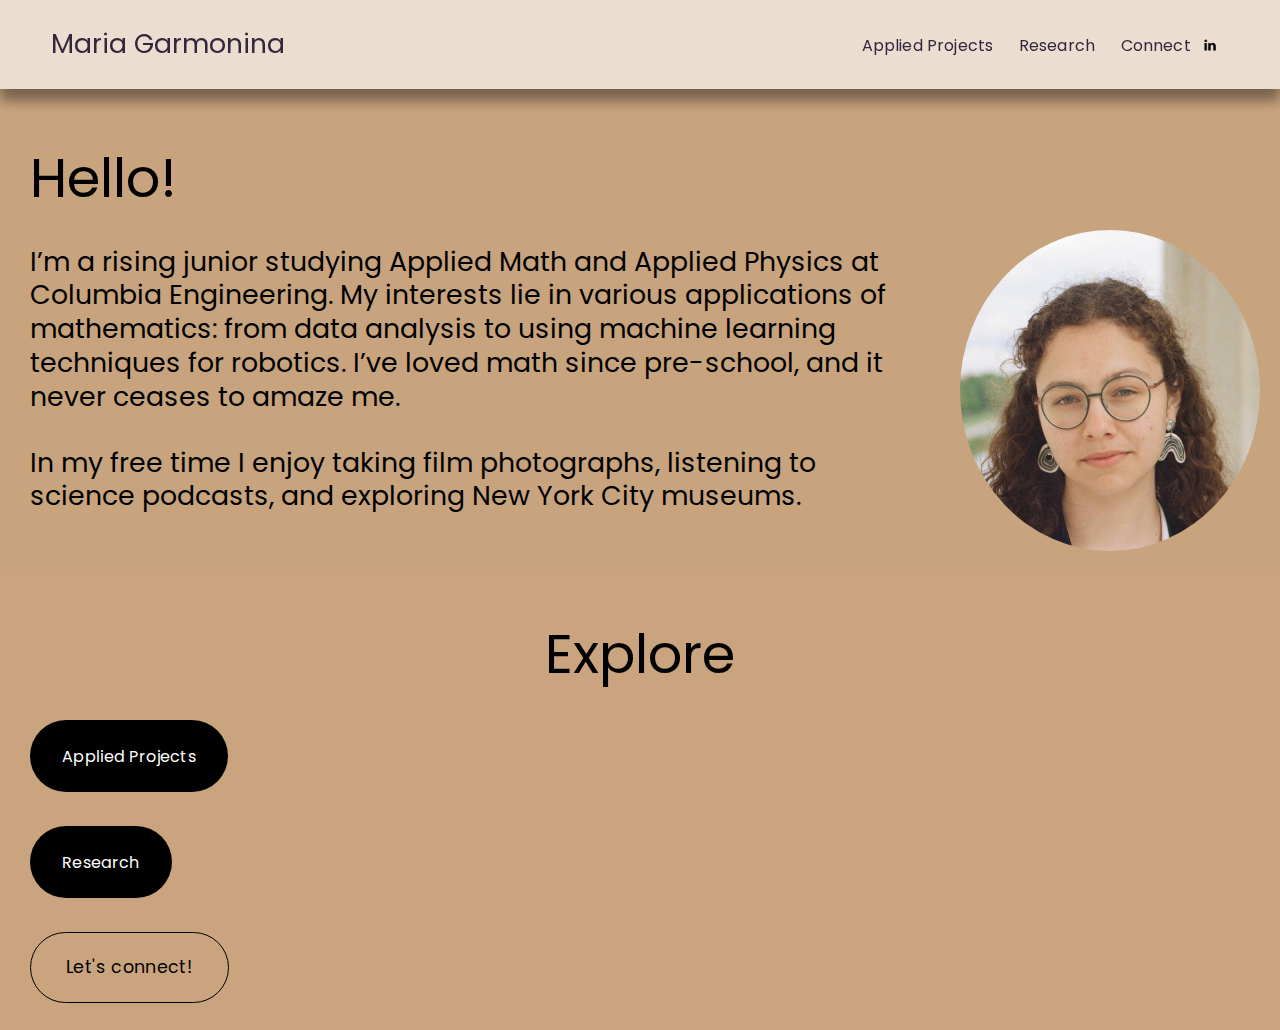
==== index.html @ b6d0aaf4 "Rename home.html to index.html" ====
<html lang="en-US" class="yui3-js-enabled js flexbox canvas canvastext webgl no-touch hashchange history draganddrop rgba hsla multiplebgs backgroundsize borderimage borderradius boxshadow textshadow opacity cssanimations csscolumns cssgradients cssreflections csstransforms no-csstransforms3d csstransitions video audio svg inlinesvg svgclippaths wf-rocgrotesk-n4-active wf-rocgrotesk-n7-active wf-active"><head>
    <meta http-equiv="X-UA-Compatible" content="IE=edge,chrome=1">
    <meta name="viewport" content="width=device-width, initial-scale=1">
    <meta charset="utf-8">
    <title>Maria Garmonina</title>
    <link rel="icon" type="image/x-icon" href="assets/icon.ico">
    <link rel="canonical" href="https://www.mariagarmonina.com">
    <meta property="og:site_name" content="Maria Garmonina">
    <meta property="og:title" content="Maria Garmonina">
    <meta property="og:url" content="https://www.mariagarmonina.com">
    <meta property="og:type" content="website">
    <meta itemprop="name" content="Maria Garmonina">
    <meta itemprop="url" content="https://www.mariagarmonina.com">
    <meta name="twitter:title" content="Maria Garmonina">
    <meta name="twitter:url" content="https://www.mariagarmonina.com">
    <meta name="twitter:card" content="summary">
    <meta name="description" content="">
    <link rel="stylesheet" type="text/css" href="assets/css/site.css">
    <link rel="stylesheet" type="text/css" href="assets/css/static.css">
    <link rel="stylesheet" type="text/css" href="assets/css/user-account-core-css.css">
    <style>
        @font-face {
            font-family: 'roc-grotesk';
            src: url('assets/fonts/PoppinsLatin-Regular.ttf') format('truetype');
            font-weight: 400;
            font-style: normal;
        }
        @font-face {
            font-family: 'roc-grotesk';
            src: url('assets/fonts/PoppinsLatin-SemiBold.ttf') format('truetype');
            font-weight: 700;
            font-style: normal;
        }
        .content-wrapper {
            display: flex;
            flex-direction: column;
            align-items: center;
        }
        .top-section {
            display: flex;
            width: 100%;
            justify-content: space-between;
            align-items: flex-start;
        }
        #text-content {
            flex: 1;
            min-width: 300px;
        }
        #profile-pic {
            flex: 1;
            min-width: 300px;
            display: flex;
            justify-content: center;
            align-items: flex-start; /* Align items at the top */
            margin-top: 110px; /* Adjust the margin to align image with the paragraph */
        }
        #explore-section {
            width: 100%;
            margin-top: 5px;
            text-align: center;
        }
        .image-container {
            width: 100%;
            display: flex;
            justify-content: center;
            align-items: center;
        }
        .image-container img {
            max-width: 100%;
            height: auto;
            object-fit: contain;
        }
        footer .explore-container {
            text-align: center;
            padding: 10px 0;
            background-color: #C9A47E !important;
        }
        body {
            background-color: #C9A47E !important;
        }
        .sqs-block-button-container--left {
            display: inline-block;
            margin-right: 1px; /* Reduce this value to make buttons closer */
        }
        .sqs-block-button-element {
            margin: 0 30px; /* Adjust the margin to make buttons closer */
        }
        @media (max-width: 768px) {
        .top-section {
            flex-direction: column;
            align-items: center;
        }
        #profile-pic {
            margin-top: 20px; /* Adjust as needed */
        }
        #buttons {
            margin-top: 20px; /* Adjust as needed */
        }
    }
    </style>
</head>

<body id="collection-6658e8f4033b076a1a05e867" class="primary-button-style-solid primary-button-shape-pill secondary-button-style-outline secondary-button-shape-pill tertiary-button-style-outline tertiary-button-shape-underline form-use-theme-colors form-field-style-outline form-field-shape-pill form-field-border-all form-field-checkbox-type-icon form-field-checkbox-fill-outline form-field-checkbox-color-inverted form-field-checkbox-shape-rounded form-field-checkbox-layout-fit form-field-radio-type-icon form-field-radio-fill-outline form-field-radio-color-inverted form-field-radio-shape-rounded form-field-radio-layout-fit form-field-survey-fill-outline form-field-survey-color-inverted form-field-survey-shape-rounded form-field-hover-focus-outline form-submit-button-style-label header-overlay-alignment-center header-width-inset tweak-transparent-header tweak-fixed-header tweak-fixed-header-style-basic tweak-blog-alternating-side-by-side-width-full tweak-blog-alternating-side-by-side-image-aspect-ratio-11-square tweak-blog-alternating-side-by-side-text-alignment-left tweak-blog-alternating-side-by-side-read-more-style-show tweak-blog-alternating-side-by-side-image-text-alignment-middle tweak-blog-alternating-side-by-side-delimiter-bullet tweak-blog-alternating-side-by-side-meta-position-top tweak-blog-alternating-side-by-side-primary-meta-categories tweak-blog-alternating-side-by-side-secondary-meta-date tweak-blog-alternating-side-by-side-excerpt-show tweak-blog-basic-grid-width-inset tweak-blog-basic-grid-image-aspect-ratio-32-standard tweak-blog-basic-grid-text-alignment-center tweak-blog-basic-grid-delimiter-bullet tweak-blog-basic-grid-image-placement-above tweak-blog-basic-grid-read-more-style-show tweak-blog-basic-grid-primary-meta-categories tweak-blog-basic-grid-secondary-meta-date tweak-blog-basic-grid-excerpt-show tweak-blog-item-width-medium tweak-blog-item-text-alignment-left tweak-blog-item-meta-position-above-title tweak-blog-item-show-categories tweak-blog-item-show-date tweak-blog-item-delimiter-bullet tweak-blog-masonry-width-full tweak-blog-masonry-text-alignment-left tweak-blog-masonry-primary-meta-categories tweak-blog-masonry-secondary-meta-date tweak-blog-masonry-meta-position-top tweak-blog-masonry-read-more-style-show tweak-blog-masonry-delimiter-space tweak-blog-masonry-image-placement-above tweak-blog-masonry-excerpt-show tweak-blog-side-by-side-width-full tweak-blog-side-by-side-image-placement-left tweak-blog-side-by-side-image-aspect-ratio-11-square tweak-blog-side-by-side-primary-meta-categories tweak-blog-side-by-side-secondary-meta-date tweak-blog-side-by-side-meta-position-top tweak-blog-side-by-side-text-alignment-left tweak-blog-side-by-side-image-text-alignment-middle tweak-blog-side-by-side-read-more-style-show tweak-blog-side-by-side-delimiter-bullet tweak-blog-side-by-side-excerpt-show tweak-blog-single-column-width-full tweak-blog-single-column-text-alignment-left tweak-blog-single-column-image-placement-above tweak-blog-single-column-delimiter-bullet tweak-blog-single-column-read-more-style-show tweak-blog-single-column-primary-meta-categories tweak-blog-single-column-secondary-meta-date tweak-blog-single-column-meta-position-top tweak-blog-single-column-content-full-post tweak-events-stacked-width-full tweak-events-stacked-height-large tweak-events-stacked-show-thumbnails tweak-events-stacked-thumbnail-size-32-standard tweak-events-stacked-date-style-with-text tweak-events-stacked-show-time tweak-events-stacked-show-location tweak-events-stacked-show-excerpt tweak-global-animations-complexity-level-detailed tweak-global-animations-animation-style-fade tweak-global-animations-animation-type-none tweak-global-animations-animation-curve-ease tweak-portfolio-grid-basic-width-full tweak-portfolio-grid-basic-height-large tweak-portfolio-grid-basic-image-aspect-ratio-11-square tweak-portfolio-grid-basic-text-alignment-left tweak-portfolio-grid-basic-hover-effect-fade tweak-portfolio-grid-overlay-width-full tweak-portfolio-grid-overlay-height-large tweak-portfolio-grid-overlay-image-aspect-ratio-11-square tweak-portfolio-grid-overlay-text-placement-center tweak-portfolio-grid-overlay-show-text-after-hover tweak-portfolio-index-background-link-format-stacked tweak-portfolio-index-background-width-full tweak-portfolio-index-background-height-large tweak-portfolio-index-background-vertical-alignment-middle tweak-portfolio-index-background-horizontal-alignment-center tweak-portfolio-index-background-delimiter-none tweak-portfolio-index-background-animation-type-fade tweak-portfolio-index-background-animation-duration-medium tweak-portfolio-hover-follow-layout-inline tweak-portfolio-hover-follow-delimiter-bullet tweak-portfolio-hover-follow-animation-type-fade tweak-portfolio-hover-follow-animation-duration-fast tweak-portfolio-hover-static-layout-inline tweak-portfolio-hover-static-front tweak-portfolio-hover-static-delimiter-hyphen tweak-portfolio-hover-static-animation-type-fade tweak-portfolio-hover-static-animation-duration-fast tweak-product-basic-item-product-variant-display-dropdown tweak-product-basic-item-product-subscription-display-radio tweak-product-basic-item-product-subscription-border-shape-square tweak-product-basic-item-width-full tweak-product-basic-item-gallery-aspect-ratio-34-three-four-vertical tweak-product-basic-item-text-alignment-left tweak-product-basic-item-navigation-breadcrumbs tweak-product-basic-item-description-position-below-price tweak-product-basic-item-description-position-mobile-below-add-to-cart-button tweak-product-basic-item-content-alignment-center tweak-product-basic-item-gallery-design-slideshow tweak-product-basic-item-gallery-placement-left tweak-product-basic-item-thumbnail-placement-side tweak-product-basic-item-click-action-none tweak-product-basic-item-hover-action-none tweak-product-basic-item-variant-picker-layout-dropdowns tweak-product-basic-item-add-to-cart-standalone tweak-product-basic-item-add-to-cart-mobile-standalone tweak-products-width-full tweak-products-image-aspect-ratio-11-square tweak-products-text-alignment-left tweak-products-price-show tweak-products-nested-category-type-top tweak-products-header-text-alignment-middle tweak-products-breadcrumbs image-block-poster-text-alignment-left image-block-card-content-position-center image-block-card-text-alignment-left image-block-overlap-content-position-center image-block-overlap-text-alignment-left image-block-collage-content-position-center image-block-collage-text-alignment-left image-block-stack-text-alignment-left hide-opentable-icons opentable-style-dark tweak-product-quick-view-button-style-floating tweak-product-quick-view-button-position-bottom tweak-product-quick-view-lightbox-excerpt-display-truncate tweak-product-quick-view-lightbox-show-arrows tweak-product-quick-view-lightbox-show-close-button tweak-product-quick-view-lightbox-controls-weight-light native-currency-code-usd collection-6658e8f4033b076a1a05e867 collection-type-page collection-layout-default homepage mobile-style-available sqs-seven-one">
    <div id="siteWrapper" class="clearfix site-wrapper">
        <header data-test="header" id="header" class="header theme-col--primary" data-section-theme="" data-controller="Header" data-current-styles="{
&quot;layout&quot;: &quot;navRight&quot;,
&quot;action&quot;: {
&quot;buttonText&quot;: &quot;Get Started&quot;,
&quot;newWindow&quot;: false
},
&quot;showSocial&quot;: true,
&quot;socialOptions&quot;: {
&quot;socialBorderShape&quot;: &quot;none&quot;,
&quot;socialBorderStyle&quot;: &quot;outline&quot;,
&quot;socialBorderThickness&quot;: {
&quot;unit&quot;: &quot;px&quot;,
&quot;value&quot;: 1.0
}
},
&quot;menuOverlayAnimation&quot;: &quot;fade&quot;,
&quot;cartStyle&quot;: &quot;text&quot;,
&quot;cartText&quot;: &quot;Cart&quot;,
&quot;showEmptyCartState&quot;: false,
&quot;cartOptions&quot;: {
&quot;iconType&quot;: &quot;stroke-9&quot;,
&quot;cartBorderShape&quot;: &quot;none&quot;,
&quot;cartBorderStyle&quot;: &quot;outline&quot;,
&quot;cartBorderThickness&quot;: {
&quot;unit&quot;: &quot;px&quot;,
&quot;value&quot;: 1.0
}
},
&quot;showButton&quot;: false,
&quot;showCart&quot;: false,
&quot;showAccountLogin&quot;: false,
&quot;headerStyle&quot;: &quot;dynamic&quot;,
&quot;languagePicker&quot;: {
&quot;enabled&quot;: false,
&quot;iconEnabled&quot;: false,
&quot;iconType&quot;: &quot;globe&quot;,
&quot;flagShape&quot;: &quot;shiny&quot;,
&quot;languageFlags&quot;: [ ]
},
&quot;mobileOptions&quot;: {
&quot;layout&quot;: &quot;logoLeftNavRight&quot;,
&quot;menuIcon&quot;: &quot;doubleLineHamburger&quot;,
&quot;menuIconOptions&quot;: {
&quot;style&quot;: &quot;doubleLineHamburger&quot;,
&quot;thickness&quot;: {
&quot;unit&quot;: &quot;px&quot;,
&quot;value&quot;: 1.0
}
}
},
&quot;dynamicOptions&quot;: {
&quot;border&quot;: {
&quot;enabled&quot;: false,
&quot;position&quot;: &quot;allSides&quot;,
&quot;thickness&quot;: {
&quot;unit&quot;: &quot;px&quot;,
&quot;value&quot;: 4.0
}
}
},
&quot;solidOptions&quot;: {
&quot;headerOpacity&quot;: {
&quot;unit&quot;: &quot;%&quot;,
&quot;value&quot;: 100.0
},
&quot;border&quot;: {
&quot;enabled&quot;: false,
&quot;position&quot;: &quot;allSides&quot;,
&quot;thickness&quot;: {
&quot;unit&quot;: &quot;px&quot;,
&quot;value&quot;: 4.0
}
},
&quot;dropShadow&quot;: {
&quot;enabled&quot;: false,
&quot;blur&quot;: {
&quot;unit&quot;: &quot;px&quot;,
&quot;value&quot;: 30.0
},
&quot;spread&quot;: {
&quot;unit&quot;: &quot;px&quot;,
&quot;value&quot;: 0.0
},
&quot;distance&quot;: {
&quot;unit&quot;: &quot;px&quot;,
&quot;value&quot;: 0.0
}
},
&quot;blurBackground&quot;: {
&quot;enabled&quot;: false,
&quot;blurRadius&quot;: {
&quot;unit&quot;: &quot;px&quot;,
&quot;value&quot;: 12.0
}
}
},
&quot;gradientOptions&quot;: {
&quot;gradientType&quot;: &quot;faded&quot;,
&quot;headerOpacity&quot;: {
&quot;unit&quot;: &quot;%&quot;,
&quot;value&quot;: 90.0
},
&quot;border&quot;: {
&quot;enabled&quot;: false,
&quot;position&quot;: &quot;allSides&quot;,
&quot;thickness&quot;: {
&quot;unit&quot;: &quot;px&quot;,
&quot;value&quot;: 4.0
}
},
&quot;dropShadow&quot;: {
&quot;enabled&quot;: false,
&quot;blur&quot;: {
&quot;unit&quot;: &quot;px&quot;,
&quot;value&quot;: 30.0
},
&quot;spread&quot;: {
&quot;unit&quot;: &quot;px&quot;,
&quot;value&quot;: 0.0
},
&quot;distance&quot;: {
&quot;unit&quot;: &quot;px&quot;,
&quot;value&quot;: 0.0
}
},
&quot;blurBackground&quot;: {
&quot;enabled&quot;: false,
&quot;blurRadius&quot;: {
&quot;unit&quot;: &quot;px&quot;,
&quot;value&quot;: 12.0
}
}
},
&quot;dropShadowOptions&quot;: {
&quot;enabled&quot;: true,
&quot;blur&quot;: {
&quot;unit&quot;: &quot;px&quot;,
&quot;value&quot;: 12.0
},
&quot;spread&quot;: {
&quot;unit&quot;: &quot;px&quot;,
&quot;value&quot;: 0.0
},
&quot;distance&quot;: {
&quot;unit&quot;: &quot;px&quot;,
&quot;value&quot;: 12.0
}
},
&quot;borderOptions&quot;: {
&quot;enabled&quot;: false,
&quot;position&quot;: &quot;allSides&quot;,
&quot;thickness&quot;: {
&quot;unit&quot;: &quot;px&quot;,
&quot;value&quot;: 4.0
}
},
&quot;showPromotedElement&quot;: false,
&quot;buttonVariant&quot;: &quot;primary&quot;,
&quot;blurBackground&quot;: {
&quot;enabled&quot;: false,
&quot;blurRadius&quot;: {
&quot;unit&quot;: &quot;px&quot;,
&quot;value&quot;: 12.0
}
},
&quot;headerOpacity&quot;: {
&quot;unit&quot;: &quot;%&quot;,
&quot;value&quot;: 100.0
}
}" data-section-id="header" data-header-style="dynamic" data-language-picker="{
&quot;enabled&quot;: false,
&quot;iconEnabled&quot;: false,
&quot;iconType&quot;: &quot;globe&quot;,
&quot;flagShape&quot;: &quot;shiny&quot;,
&quot;languageFlags&quot;: [ ]
}" data-first-focusable-element="" tabindex="-1" style="

" data-controllers-bound="Header,Header">
<div class="sqs-announcement-bar-dropzone"></div>

<div class="header-announcement-bar-wrapper">
  
<style>
    @supports (-webkit-backdrop-filter: none) or (backdrop-filter: none) {
        .header-blur-background {
            
            
        }
    }
</style>

  <div class="header-border" data-header-style="dynamic" data-header-usability-enabled="true" data-header-border="false" data-test="header-border" style="







border-width: 0px !important;
"></div>
<div class="header-dropshadow" data-header-style="dynamic" data-header-usability-enabled="true" data-header-dropshadow="true" data-test="header-dropshadow" style="


box-shadow: 0px 12px 12px 0px;
"></div>


  <div class="header-inner container--fluid
    
    
    
     header-mobile-layout-logo-left-nav-right
    
    
    
    
    
    
     header-layout-nav-right
    
    
    
    
    
    
    
    
    " style="







padding: 0;
" data-test="header-inner">
<!-- Background -->
<div class="header-background theme-bg--primary"></div>


    <div class="header-display-desktop" data-content-field="site-title">
      

      

      

      

      

      
      
        
        <!-- Social -->
        
          
        
      
        
        <!-- Title and nav wrapper -->
        <div class="header-title-nav-wrapper">
          

          

          
            
            <!-- Title -->
            
              <div class="
                  header-title
                  
                " data-animation-role="header-element">
                
                  <div class="header-title-text">
                    <a id="site-title" href="home.html" data-animation-role="header-element">Maria Garmonina</a>
                  </div>
                
                
              </div>
            
          
            
            <!-- Nav -->
            <div class="header-nav">
              <div class="header-nav-wrapper">
                <nav class="header-nav-list">
                  



<div class="header-nav-item header-nav-item--collection">
  <a href="applied_projects.html" data-animation-role="header-element">
    Applied Projects
  </a>
</div>






<div class="header-nav-item header-nav-item--collection">
  <a href="research.html" data-animation-role="header-element">
    Research
  </a>
</div>






<div class="header-nav-item header-nav-item--collection">
  <a href="connect.html" data-animation-role="header-element">
    Connect
  </a>
</div>






                </nav>
              </div>
            </div>
          
          
        </div>
      
        
        <!-- Actions -->
        <div class="header-actions header-actions--right">
    <div class="header-actions-action header-actions-action--social">
        <a href="https://www.linkedin.com/in/maria-garmonina-aa4791294/?trk=opento_sprofile_topcard" target="_blank" aria-label="LinkedIn">
            <img class="header-icon" src="visuals/linkedin_icon.png" alt="LinkedIn">
        </a>
    </div>

    <div class="showOnMobile"></div>
    <div class="showOnDesktop"></div>
</div>

      
        
<style>
  .top-bun, 
  .patty, 
  .bottom-bun {
    height: 1px;
  }
</style>
<!-- Burger -->
<div class="header-burger
menu-overlay-has-visible-non-navigation-items

" data-animation-role="header-element">
<button class="header-burger-btn burger" data-test="header-burger">
<span class="js-header-burger-open-title visually-hidden">Open Menu</span>
<span hidden="" class="js-header-burger-close-title visually-hidden">Close Menu</span>
<div class="burger-box">
<div class="burger-inner header-menu-icon-doubleLineHamburger">
<div class="top-bun"></div>
<div class="patty"></div>
<div class="bottom-bun"></div>
</div>
</div>
</button>

</div>

    </div>
    <div class="header-display-mobile" data-content-field="site-title">
      
        
        <!-- Social -->
        
          
        
      
        
        <!-- Title and nav wrapper -->
        <div class="header-title-nav-wrapper">
          

          

          
            
            <!-- Title -->
            
              <div class="
                  header-title
                  
                " data-animation-role="header-element">
                
                  <div class="header-title-text">
                    <a id="site-title" href="home.html" data-animation-role="header-element">Maria Garmonina</a>
                  </div>
                
                
              </div>
            
          
            
            <!-- Nav -->
            <div class="header-nav">
              <div class="header-nav-wrapper">
                <nav class="header-nav-list">
                  



<div class="header-nav-item header-nav-item--collection">
  <a href="applied_projects.html" data-animation-role="header-element">
    Applied Projects
  </a>
</div>






<div class="header-nav-item header-nav-item--collection">
  <a href="research.html" data-animation-role="header-element">
    Research
  </a>
</div>






<div class="header-nav-item header-nav-item--collection">
  <a href="connect.html" data-animation-role="header-element">
    Connect
  </a>
</div>






                </nav>
              </div>
            </div>
          
          
        </div>
      
        
        <!-- Actions -->
        <div class="header-actions header-actions--right">
    <div class="header-actions-action header-actions-action--social">
        <a href="https://www.linkedin.com/in/maria-garmonina-aa4791294/?trk=opento_sprofile_topcard" target="_blank" aria-label="LinkedIn">
            <img class="header-icon" src="visuals/linkedin_icon.png" alt="LinkedIn">
        </a>
    </div>

    <div class="showOnMobile"></div>
    <div class="showOnDesktop"></div>
</div>

      
        

<!-- Burger -->
<div class="dropdown_list">
    <button class="dropdown_button">
        
    </button>
    <div id="courses_id" class="courses" style="display: none;">
        <li><a href="applied_projects.html">Applied Projects</a></li>
        <li><a href="research.html">Research</a></li>
        <li><a href="connect.html">Connect</a></li>
    </div>
</div>


      
      
      
      
      
    </div>
  </div>
</div>
<!-- (Mobile) Menu Navigation -->
<div class="header-menu header-menu--folder-list
  
  
  
  
  
  " data-section-theme="" data-current-styles="{
" layout":="" "navright",="" "action":="" {="" "buttontext":="" "get="" started",="" "newwindow":="" false="" },="" "showsocial":="" true,="" "socialoptions":="" "socialbordershape":="" "none",="" "socialborderstyle":="" "outline",="" "socialborderthickness":="" "unit":="" "px",="" "value":="" 1.0="" }="" "menuoverlayanimation":="" "fade",="" "cartstyle":="" "text",="" "carttext":="" "cart",="" "showemptycartstate":="" false,="" "cartoptions":="" "icontype":="" "stroke-9",="" "cartbordershape":="" "cartborderstyle":="" "cartborderthickness":="" "showbutton":="" "showcart":="" "showaccountlogin":="" "headerstyle":="" "dynamic",="" "languagepicker":="" "enabled":="" "iconenabled":="" "globe",="" "flagshape":="" "shiny",="" "languageflags":="" [="" ]="" "mobileoptions":="" "layout":="" "logoleftnavright",="" "menuicon":="" "doublelinehamburger",="" "menuiconoptions":="" "style":="" "thickness":="" "dynamicoptions":="" "border":="" "position":="" "allsides",="" 4.0="" "solidoptions":="" "headeropacity":="" "%",="" 100.0="" "dropshadow":="" "blur":="" 30.0="" "spread":="" 0.0="" "distance":="" "blurbackground":="" "blurradius":="" 12.0="" "gradientoptions":="" "gradienttype":="" "faded",="" 90.0="" "dropshadowoptions":="" "borderoptions":="" "showpromotedelement":="" "buttonvariant":="" "primary",="" }"="" data-section-id="overlay-nav" data-show-account-login="false" data-test="header-menu" style="padding-top: 85.8281px;">
<div class="header-menu-bg theme-bg--primary"></div>
<div class="header-menu-nav">
<nav class="header-menu-nav-list">


    <div data-folder="root" class="header-menu-nav-folder header-menu-nav-folder--active">
        <div class="header-menu-nav-folder-content">
          <!-- Menu Navigation -->
<div class="header-menu-nav-wrapper">

        <div class="container header-menu-nav-item header-menu-nav-item--collection">
          <a href="applied_projects.html">
            <div class="header-menu-nav-item-content">
              Applied Projects
            </div>
          </a>
        </div>
      
    
  

  
    
      
        <div class="container header-menu-nav-item header-menu-nav-item--collection">
          <a href="research.html">
            <div class="header-menu-nav-item-content">
              Research
            </div>
          </a>
        </div>
      
    
  

  
    
      
        <div class="container header-menu-nav-item header-menu-nav-item--collection">
          <a href="connect.html">
            <div class="header-menu-nav-item-content">
              Connect
            </div>
          </a>
        </div>
      
    
  
</div>

        </div>
        
        <div class="header-actions header-actions--right">
    <div class="header-actions-action header-actions-action--social">
        <a href="https://www.linkedin.com/in/maria-garmonina-aa4791294/?trk=opento_sprofile_topcard" target="_blank" aria-label="LinkedIn">
            <img class="header-icon" src="visuals/linkedin_icon.png" alt="LinkedIn">
        </a>
    </div>
</div>
        
        
        
      </div></nav>
  </div>
</div>
  </header>
        <main id="page" class="container" role="main">
            <article class="sections" id="sections" data-page-sections="6658e8f4033b076a1a05e866">
                <section data-test="page-section" data-section-theme="bright" class="page-section full-bleed-section layout-engine-section background-width--full-bleed section-height--custom content-width--wide horizontal-alignment--center vertical-alignment--middle bright" data-section-id="6658e8f4033b076a1a05e86d">
                    <div class="section-border">
                        <div class="section-background"></div>
                    </div>
                    <div id="content-wrapper" class="content-wrapper">
                        <div class="top-section">
                            <div id="text-content">
                                <div class="fe-block fe-block-6e88f986597be537781b" style="mix-blend-mode: normal;">
                                    <div class="sqs-block html-block sqs-block-html" data-blend-mode="NORMAL" data-block-type="2" data-border-radii="{&quot;topLeft&quot;:{&quot;unit&quot;:&quot;px&quot;,&quot;value&quot;:0.0},&quot;topRight&quot;:{&quot;unit&quot;:&quot;px&quot;,&quot;value&quot;:0.0},&quot;bottomLeft&quot;:{&quot;unit&quot;:&quot;px&quot;,&quot;value&quot;:0.0},&quot;bottomRight&quot;:{&quot;unit&quot;:&quot;px&quot;,&quot;value&quot;:0.0}}" id="block-6e88f986597be537781b">
                                        <div class="sqs-block-content">
                                            <div class="sqs-html-content">
                                                <h3 style="white-space:pre-wrap;">Hello!</h3>
                                            </div>
                                        </div>
                                    </div>
                                </div>
                                <div id="bio" class="fe-block fe-block-yui_3_17_2_1_1717161173729_70409" style="mix-blend-mode: normal;">
                                    <div class="sqs-block html-block sqs-block-html" data-blend-mode="NORMAL" data-block-type="2">
                                        <div class="sqs-block-content">
                                            <div class="sqs-html-content">
                                                <h4 style="white-space:pre-wrap;">I’m a rising junior studying Applied Math and Applied Physics at Columbia Engineering. My interests lie in various applications of mathematics: from data analysis to using machine learning techniques for robotics. I’ve loved math since pre-school, and it never ceases to amaze me.</h4>
                                                <h4 style="white-space:pre-wrap;">In my free time I enjoy taking film photographs, listening to science podcasts, and exploring New York City museums.</h4>
                                            </div>
                                        </div>
                                    </div>
                                </div>
                            </div>
                            <div id="profile-pic" class="image-container">
                                <img data-stretch="false" data-src="visuals/home_pic.jpg" alt="" data-load="false" elementtiming="system-image-block" src="visuals/home_pic.jpg" style="display:block;object-fit: contain; object-position: 50% 50%" loading="lazy" decoding="async" data-loader="sqs">
                            </div>
                        </div>
                    </div>
                </section>
            </article>
        </main>
        <footer class="sections" id="footer-sections" data-footer-sections="">
            <div class="explore-container">
                <div id="explore-section">
                    <div class="fe-block fe-block-yui_3_17_2_1_1717161173729_84990" style="mix-blend-mode: normal;">
                        <div class="sqs-block html-block sqs-block-html" data-blend-mode="NORMAL" data-block-type="2">
                            <div class="sqs-block-content">
                                <div class="sqs-html-content">
                                    <h3 style="white-space:pre-wrap;">Explore</h3>
                                </div>
                            </div>
                        </div>
                    </div>
                    <div id="buttons" class="fe-block fe-block-63a3ccb54765f1493225">
                        <div class="sqs-block button-block sqs-block-button" data-block-type="53">
                            <div class="sqs-block-content">
                                <div class="sqs-block-button-container sqs-block-button-container--left" data-animation-role="button" data-alignment="left" data-button-size="medium" data-button-type="primary">
                                    <a href="applied_projects.html" class="sqs-block-button-element--medium sqs-button-element--primary sqs-block-button-element" data-initialized="true">Applied Projects</a>
                                </div>
                            </div>
                        </div>
                        <div class="fe-block fe-block-e07acaacd4e7837b31e4">
                            <div class="sqs-block button-block sqs-block-button" data-block-type="53">
                                <div class="sqs-block-content">
                                    <div class="sqs-block-button-container sqs-block-button-container--left" data-animation-role="button" data-alignment="left" data-button-size="medium" data-button-type="primary">
                                        <a href="research.html" class="sqs-block-button-element--medium sqs-button-element--primary sqs-block-button-element" data-initialized="true">Research</a>
                                    </div>
                                </div>
                            </div>
                        </div>
                        <div class="fe-block fe-block-c04d80c85f64895f87be">
                            <div class="sqs-block button-block sqs-block-button" data-block-type="53">
                                <div class="sqs-block-content">
                                    <div class="sqs-block-button-container sqs-block-button-container--left" data-animation-role="button" data-alignment="left" data-button-size="large" data-button-type="secondary">
                                        <a href="connect.html" class="sqs-block-button-element--large sqs-button-element--secondary sqs-block-button-element" data-initialized="true">Let's connect!</a>
                                    </div>
                                </div>
                            </div>
                        </div>
                    </div>
                </div>
            </div>
        </footer>
    </div>

<script src="assets/js/script1.js" defer=""></script>
</body></html>
---- assets/css/site.css ----
:root{--white-hsl:0,0%,100%;--black-hsl:0,0%,0%;--safeLightAccent-hsl:30.81,40.22%,63.92%;--safeDarkAccent-hsl:0,0%,0%;--safeInverseAccent-hsl:0,0%,0%;--safeInverseLightAccent-hsl:0,0%,0%;--safeInverseDarkAccent-hsl:0,0%,100%;--accent-hsl:30.81,40.22%,63.92%;--lightAccent-hsl:60,4.48%,73.73%;--darkAccent-hsl:273,20.41%,19.22%}[data-section-theme="white"]{--announcement-bar-background-color:hsla(var(--black-hsl),1);--announcement-bar-text-color:hsla(var(--white-hsl),1);--backgroundOverlayColor:hsla(var(--white-hsl),1);--course-item-nav-active-lesson-background-color:hsla(var(--darkAccent-hsl),1);--course-item-nav-active-lesson-text-color:hsla(var(--white-hsl),1);--course-item-nav-background-color:hsla(var(--lightAccent-hsl),1);--course-item-nav-border-color:hsla(var(--darkAccent-hsl),.25);--course-item-nav-text-color:hsla(var(--black-hsl),1);--course-list-course-progress-bar-color:hsla(var(--accent-hsl),1);--course-list-course-item-background:hsla(var(--lightAccent-hsl),1);--course-list-course-item-hover-background:hsla(var(--lightAccent-hsl),.75);--course-list-course-item-text-color:hsla(var(--black-hsl),1);--course-list-course-chapter-divider-color:hsla(var(--white-hsl),1);--course-list-grid-layout-chapter-divider-color:hsla(var(--black-hsl),1);--course-list-grid-layout-course-item-background-color:hsla(var(--lightAccent-hsl),1);--course-list-grid-layout-course-item-hover-background-color:hsla(var(--lightAccent-hsl),.75);--course-list-grid-layout-course-item-text-color:hsla(var(--black-hsl),1);--course-list-grid-layout-course-item-border-color:hsla(var(--darkAccent-hsl),1);--donation-block-background-color:hsla(var(--lightAccent-hsl),1);--donation-block-stroke-color:hsla(var(--black-hsl),1);--gradientHeaderBackgroundColor:hsla(var(--white-hsl),1);--gradientHeaderBorderColor:hsla(var(--black-hsl),1);--gradientHeaderDropShadowColor:hsla(var(--black-hsl),1);--gradientHeaderNavigationColor:hsla(var(--black-hsl),1);--headerDropShadowColor:hsla(var(--black-hsl),1);--headerBorderColor:hsla(var(--black-hsl),1);--headingExtraLargeColor:hsla(var(--darkAccent-hsl),1);--headingLargeColor:hsla(var(--darkAccent-hsl),1);--headingLinkColor:hsla(var(--safeDarkAccent-hsl),1);--headingMediumColor:hsla(var(--darkAccent-hsl),1);--headingSmallColor:hsla(var(--black-hsl),1);--image-block-card-image-button-bg-color:hsla(var(--safeDarkAccent-hsl),1);--image-block-card-image-button-text-color:hsla(var(--safeInverseDarkAccent-hsl),1);--image-block-card-image-overlay-color:hsla(var(--darkAccent-hsl),1);--image-block-card-image-subtitle-color:hsla(var(--black-hsl),1);--image-block-card-image-title-bg-color:hsla(var(--white-hsl),0);--image-block-card-image-title-color:hsla(var(--black-hsl),1);--image-block-card-inline-link-color:hsla(var(--black-hsl),1);--image-block-collage-background-color:hsla(var(--lightAccent-hsl),1);--image-block-collage-image-button-bg-color:hsla(var(--safeDarkAccent-hsl),1);--image-block-collage-image-button-text-color:hsla(var(--safeInverseDarkAccent-hsl),1);--image-block-collage-image-overlay-color:hsla(var(--darkAccent-hsl),1);--image-block-collage-image-subtitle-color:hsla(var(--black-hsl),1);--image-block-collage-image-title-bg-color:hsla(var(--white-hsl),0);--image-block-collage-image-title-color:hsla(var(--black-hsl),1);--image-block-collage-inline-link-color:hsla(var(--black-hsl),1);--image-block-overlap-image-button-bg-color:hsla(var(--safeDarkAccent-hsl),1);--image-block-overlap-image-button-text-color:hsla(var(--safeInverseDarkAccent-hsl),1);--image-block-overlap-image-overlay-color:hsla(var(--darkAccent-hsl),1);--image-block-overlap-image-subtitle-color:hsla(var(--black-hsl),1);--image-block-overlap-image-title-bg-color:hsla(var(--white-hsl),1);--image-block-overlap-image-title-color:hsla(var(--black-hsl),1);--image-block-overlap-inline-link-color:hsla(var(--black-hsl),1);--image-block-overlay-color:hsla(var(--black-hsl),.5);--image-block-poster-image-button-bg-color:hsla(var(--safeLightAccent-hsl),1);--image-block-poster-image-button-text-color:hsla(var(--safeInverseLightAccent-hsl),1);--image-block-poster-image-overlay-color:hsla(var(--darkAccent-hsl),1);--image-block-poster-image-subtitle-color:hsla(var(--white-hsl),1);--image-block-poster-image-title-bg-color-v2:hsla(var(--white-hsl),0);--image-block-poster-image-title-color:hsla(var(--white-hsl),1);--image-block-poster-inline-link-color:hsla(var(--white-hsl),1);--image-block-stack-image-button-bg-color:hsla(var(--safeDarkAccent-hsl),1);--image-block-stack-image-button-text-color:hsla(var(--safeInverseDarkAccent-hsl),1);--image-block-stack-image-overlay-color:hsla(var(--darkAccent-hsl),1);--image-block-stack-image-subtitle-color:hsla(var(--darkAccent-hsl),1);--image-block-stack-image-title-bg-color:hsla(var(--white-hsl),0);--image-block-stack-image-title-color:hsla(var(--darkAccent-hsl),1);--image-block-stack-inline-link-color:hsla(var(--darkAccent-hsl),1);--list-section-banner-slideshow-arrow-background-color:hsla(var(--safeDarkAccent-hsl),1);--list-section-banner-slideshow-arrow-color:hsla(var(--safeInverseDarkAccent-hsl),1);--list-section-banner-slideshow-button-background-color:hsla(var(--safeDarkAccent-hsl),1);--list-section-banner-slideshow-button-text-color:hsla(var(--safeInverseDarkAccent-hsl),1);--list-section-banner-slideshow-card-button-background-color:hsla(var(--safeDarkAccent-hsl),1);--list-section-banner-slideshow-card-button-text-color:hsla(var(--safeInverseDarkAccent-hsl),1);--list-section-banner-slideshow-card-color:hsla(var(--lightAccent-hsl),1);--list-section-banner-slideshow-card-description-color:hsla(var(--black-hsl),1);--list-section-banner-slideshow-card-description-link-color:hsla(var(--safeDarkAccent-hsl),1);--list-section-banner-slideshow-card-title-color:hsla(var(--black-hsl),1);--list-section-banner-slideshow-description-color:hsla(var(--black-hsl),1);--list-section-banner-slideshow-title-color:hsla(var(--black-hsl),1);--list-section-carousel-arrow-background-color:hsla(var(--safeDarkAccent-hsl),1);--list-section-carousel-arrow-color:hsla(var(--safeInverseDarkAccent-hsl),1);--list-section-carousel-button-background-color:hsla(var(--safeDarkAccent-hsl),1);--list-section-carousel-button-text-color:hsla(var(--safeInverseDarkAccent-hsl),1);--list-section-carousel-card-button-background-color:hsla(var(--safeDarkAccent-hsl),1);--list-section-carousel-card-button-text-color:hsla(var(--safeInverseDarkAccent-hsl),1);--list-section-carousel-card-color:hsla(var(--lightAccent-hsl),1);--list-section-carousel-card-description-color:hsla(var(--black-hsl),1);--list-section-carousel-card-description-link-color:hsla(var(--safeDarkAccent-hsl),1);--list-section-carousel-card-title-color:hsla(var(--black-hsl),1);--list-section-carousel-description-color:hsla(var(--black-hsl),1);--list-section-carousel-title-color:hsla(var(--black-hsl),1);--list-section-simple-button-background-color:hsla(var(--safeDarkAccent-hsl),1);--list-section-simple-button-text-color:hsla(var(--safeInverseDarkAccent-hsl),1);--list-section-simple-card-button-background-color:hsla(var(--safeDarkAccent-hsl),1);--list-section-simple-card-button-text-color:hsla(var(--safeInverseDarkAccent-hsl),1);--list-section-simple-card-color:hsla(var(--lightAccent-hsl),1);--list-section-simple-card-description-color:hsla(var(--black-hsl),1);--list-section-simple-card-description-link-color:hsla(var(--safeDarkAccent-hsl),1);--list-section-simple-card-title-color:hsla(var(--black-hsl),1);--list-section-simple-description-color:hsla(var(--black-hsl),1);--list-section-simple-title-color:hsla(var(--black-hsl),1);--list-section-title-color:hsla(var(--black-hsl),1);--menuOverlayBackgroundColor:hsla(var(--white-hsl),1);--menuOverlayButtonBackgroundColor:hsla(var(--safeDarkAccent-hsl),1);--menuOverlayButtonTextColor:hsla(var(--safeInverseDarkAccent-hsl),1);--menuOverlayNavigationLinkColor:hsla(var(--black-hsl),1);--navigationLinkColor:hsla(var(--darkAccent-hsl),1);--paragraphLargeColor:hsla(var(--black-hsl),1);--paragraphLinkColor:hsla(var(--safeDarkAccent-hsl),1);--paragraphMediumColor:hsla(var(--darkAccent-hsl),1);--paragraphSmallColor:hsla(var(--darkAccent-hsl),1);--portfolio-grid-basic-title-color:hsla(var(--black-hsl),1);--portfolio-grid-overlay-overlay-color:hsla(var(--white-hsl),1);--portfolio-grid-overlay-title-color:hsla(var(--black-hsl),1);--portfolio-hover-follow-title-color:hsla(var(--black-hsl),1);--portfolio-hover-static-title-color:hsla(var(--black-hsl),1);--portfolio-index-background-title-color:hsla(var(--black-hsl),1);--primaryButtonBackgroundColor:hsla(var(--darkAccent-hsl),1);--primaryButtonTextColor:hsla(var(--safeInverseDarkAccent-hsl),1);--product-detail-subscriptions-description-text-color:hsla(var(--black-hsl),1);--product-detail-subscriptions-frequency-text-color:hsla(var(--black-hsl),1);--product-detail-one-time-purchase-price-text-color:hsla(var(--black-hsl),1);--product-detail-subscription-price-text-color:hsla(var(--black-hsl),1);--product-detail-subscriptions-title-color:hsla(var(--black-hsl),1);--product-detail-subscriptions-button-background-color:hsla(var(--safeDarkAccent-hsl),1);--product-detail-subscriptions-button-text-color:hsla(var(--safeInverseDarkAccent-hsl),1);--secondaryButtonBackgroundColor:hsla(var(--darkAccent-hsl),1);--secondaryButtonTextColor:hsla(var(--safeInverseDarkAccent-hsl),1);--section-divider-stroke-color:hsla(var(--safeDarkAccent-hsl),1);--section-inset-border-color:hsla(var(--lightAccent-hsl),1);--shape-block-background-color:hsla(var(--lightAccent-hsl),1);--shape-block-dropshadow-color:hsla(var(--lightAccent-hsl),1);--shape-block-stroke-color:hsla(var(--black-hsl),1);--siteBackgroundColor:hsla(var(--white-hsl),1);--siteTitleColor:hsla(var(--darkAccent-hsl),1);--social-links-block-main-icon-color:hsla(var(--darkAccent-hsl),1);--social-links-block-secondary-icon-color:hsla(var(--white-hsl),1);--solidHeaderBackgroundColor:hsla(var(--white-hsl),1);--solidHeaderBorderColor:hsla(var(--black-hsl),1);--solidHeaderDropShadowColor:hsla(var(--black-hsl),1);--solidHeaderNavigationColor:hsla(var(--black-hsl),1);--summary-block-limited-availability-label-color:hsla(var(--black-hsl),1);--tertiaryButtonBackgroundColor:hsla(var(--safeDarkAccent-hsl),1);--tertiaryButtonTextColor:hsla(var(--safeInverseDarkAccent-hsl),1);--text-highlight-color:hsla(var(--safeDarkAccent-hsl),1);--text-highlight-color-on-background:hsla(var(--safeDarkAccent-hsl),1);--toggle-off-color:hsla(var(--lightAccent-hsl),1);--toggle-on-color:hsla(var(--black-hsl),1);--tweak-accordion-block-background-color:hsla(var(--lightAccent-hsl),1);--tweak-accordion-block-stroke-color:hsla(var(--black-hsl),1);--tweak-accordion-block-divider-color:hsla(var(--black-hsl),1);--tweak-accordion-block-divider-color-on-background:hsla(var(--black-hsl),1);--tweak-accordion-block-icon-color:hsla(var(--black-hsl),1);--tweak-accordion-block-icon-color-on-background:hsla(var(--black-hsl),1);--tweak-blog-alternating-side-by-side-list-excerpt-color:hsla(var(--black-hsl),1);--tweak-blog-alternating-side-by-side-list-meta-color:hsla(var(--black-hsl),1);--tweak-blog-alternating-side-by-side-list-read-more-color:hsla(var(--safeDarkAccent-hsl),1);--tweak-blog-alternating-side-by-side-list-title-color:hsla(var(--black-hsl),1);--tweak-blog-basic-grid-list-excerpt-color:hsla(var(--black-hsl),1);--tweak-blog-basic-grid-list-meta-color:hsla(var(--black-hsl),1);--tweak-blog-basic-grid-list-read-more-color:hsla(var(--safeDarkAccent-hsl),1);--tweak-blog-basic-grid-list-title-color:hsla(var(--black-hsl),1);--tweak-blog-item-author-profile-color:hsla(var(--black-hsl),1);--tweak-blog-item-comment-meta-color:hsla(var(--black-hsl),1);--tweak-blog-item-comment-text-color:hsla(var(--black-hsl),1);--tweak-blog-item-meta-color:hsla(var(--black-hsl),1);--tweak-blog-item-pagination-icon-color:hsla(var(--black-hsl),1);--tweak-blog-item-pagination-meta-color:hsla(var(--black-hsl),1);--tweak-blog-item-pagination-title-color:hsla(var(--black-hsl),1);--tweak-blog-item-title-color:hsla(var(--black-hsl),1);--tweak-blog-masonry-list-excerpt-color:hsla(var(--black-hsl),1);--tweak-blog-masonry-list-meta-color:hsla(var(--black-hsl),1);--tweak-blog-masonry-list-read-more-color:hsla(var(--safeDarkAccent-hsl),1);--tweak-blog-masonry-list-title-color:hsla(var(--black-hsl),1);--tweak-blog-side-by-side-list-excerpt-color:hsla(var(--black-hsl),1);--tweak-blog-side-by-side-list-meta-color:hsla(var(--black-hsl),1);--tweak-blog-side-by-side-list-read-more-color:hsla(var(--safeDarkAccent-hsl),1);--tweak-blog-side-by-side-list-title-color:hsla(var(--black-hsl),1);--tweak-blog-single-column-list-excerpt-color:hsla(var(--black-hsl),1);--tweak-blog-single-column-list-meta-color:hsla(var(--black-hsl),1);--tweak-blog-single-column-list-read-more-color:hsla(var(--safeDarkAccent-hsl),1);--tweak-blog-single-column-list-title-color:hsla(var(--black-hsl),1);--tweak-content-link-block-title-color:hsla(var(--darkAccent-hsl),1);--tweak-events-item-pagination-date-color:hsla(var(--black-hsl),1);--tweak-events-item-pagination-icon-color:hsla(var(--black-hsl),1);--tweak-events-item-pagination-title-color:hsla(var(--black-hsl),1);--tweak-form-block-background-color:hsla(var(--lightAccent-hsl),1);--tweak-form-block-stroke-color:hsla(var(--black-hsl),1);--tweak-form-block-button-background-color:hsla(var(--darkAccent-hsl),1);--tweak-form-block-button-background-color-on-background:hsla(var(--safeDarkAccent-hsl),1);--tweak-form-block-button-text-color:hsla(var(--safeInverseDarkAccent-hsl),1);--tweak-form-block-button-text-color-on-background:hsla(var(--safeInverseDarkAccent-hsl),1);--tweak-form-block-caption-color:hsla(var(--darkAccent-hsl),1);--tweak-form-block-caption-color-on-background:hsla(var(--black-hsl),1);--tweak-form-block-description-color:hsla(var(--darkAccent-hsl),1);--tweak-form-block-description-color-on-background:hsla(var(--black-hsl),1);--tweak-form-block-option-color:hsla(var(--darkAccent-hsl),1);--tweak-form-block-option-color-on-background:hsla(var(--black-hsl),1);--tweak-form-block-survey-title-color:hsla(var(--darkAccent-hsl),1);--tweak-form-block-survey-title-color-on-background:hsla(var(--black-hsl),1);--tweak-form-block-title-color:hsla(var(--darkAccent-hsl),1);--tweak-form-block-title-color-on-background:hsla(var(--black-hsl),1);--tweak-form-block-field-fill-color:hsla(var(--lightAccent-hsl),1);--tweak-form-block-field-fill-color-hsl:var(--lightAccent-hsl);--tweak-form-block-field-fill-color-a:1;--tweak-form-block-field-border-color:hsla(var(--black-hsl),1);--tweak-form-block-field-border-color-hsl:var(--black-hsl);--tweak-form-block-field-border-color-a:1;--tweak-form-block-field-accent-color:hsla(var(--accent-hsl),1);--tweak-form-block-field-accent-color-hsl:var(--accent-hsl);--tweak-form-block-field-accent-color-a:1;--tweak-form-block-field-input-color:hsla(var(--black-hsl),1);--tweak-form-block-field-input-color-hsl:var(--black-hsl);--tweak-form-block-field-input-color-a:1;--tweak-form-block-field-accessory-color:hsla(var(--black-hsl),1);--tweak-form-block-field-fill-color-on-background:hsla(var(--white-hsl),1);--tweak-form-block-field-fill-color-on-background-hsl:var(--white-hsl);--tweak-form-block-field-fill-color-on-background-a:1;--tweak-form-block-field-border-color-on-background:hsla(var(--black-hsl),1);--tweak-form-block-field-border-color-on-background-hsl:var(--black-hsl);--tweak-form-block-field-border-color-on-background-a:1;--tweak-form-block-field-accent-color-on-background:hsla(var(--accent-hsl),1);--tweak-form-block-field-accent-color-on-background-hsl:var(--accent-hsl);--tweak-form-block-field-accent-color-on-background-a:1;--tweak-form-block-field-input-color-on-background:hsla(var(--black-hsl),1);--tweak-form-block-field-input-color-on-background-hsl:var(--black-hsl);--tweak-form-block-field-input-color-on-background-a:1;--tweak-form-block-field-accessory-color-on-background:hsla(var(--black-hsl),1);--tweak-gallery-icon-background-color:hsla(var(--white-hsl),1);--tweak-gallery-icon-color:hsla(var(--black-hsl),1);--tweak-gallery-lightbox-background-color:hsla(var(--white-hsl),1);--tweak-gallery-lightbox-icon-color:hsla(var(--black-hsl),1);--tweak-heading-extra-large-color-on-background:hsla(var(--black-hsl),1);--tweak-heading-large-color-on-background:hsla(var(--black-hsl),1);--tweak-heading-medium-color-on-background:hsla(var(--black-hsl),1);--tweak-heading-small-color-on-background:hsla(var(--black-hsl),1);--tweak-line-block-line-color:hsla(var(--darkAccent-hsl),1);--tweak-marquee-block-background-color:hsla(var(--darkAccent-hsl),1);--tweak-marquee-block-stroke-color:hsla(var(--black-hsl),1);--tweak-marquee-block-heading-color:hsla(var(--darkAccent-hsl),1);--tweak-marquee-block-heading-color-on-background:hsla(var(--white-hsl),1);--tweak-marquee-block-paragraph-color:hsla(var(--darkAccent-hsl),1);--tweak-marquee-block-paragraph-color-on-background:hsla(var(--darkAccent-hsl),1);--tweak-menu-block-item-description-color:hsla(var(--black-hsl),1);--tweak-menu-block-item-price-color:hsla(var(--black-hsl),1);--tweak-menu-block-item-title-color:hsla(var(--black-hsl),1);--tweak-menu-block-nav-color:hsla(var(--black-hsl),1);--tweak-menu-block-title-color:hsla(var(--black-hsl),1);--tweak-newsletter-block-background-color:hsla(var(--lightAccent-hsl),1);--tweak-newsletter-block-stroke-color:hsla(var(--black-hsl),1);--tweak-newsletter-block-button-background-color:hsla(var(--darkAccent-hsl),1);--tweak-newsletter-block-button-background-color-on-background:hsla(var(--black-hsl),1);--tweak-newsletter-block-button-text-color:hsla(var(--safeInverseDarkAccent-hsl),1);--tweak-newsletter-block-button-text-color-on-background:hsla(var(--safeInverseDarkAccent-hsl),1);--tweak-newsletter-block-description-color:hsla(var(--darkAccent-hsl),1);--tweak-newsletter-block-description-color-on-background:hsla(var(--black-hsl),1);--tweak-newsletter-block-footnote-color:hsla(var(--black-hsl),1);--tweak-newsletter-block-footnote-color-on-background:hsla(var(--black-hsl),1);--tweak-newsletter-block-title-color:hsla(var(--black-hsl),1);--tweak-newsletter-block-title-color-on-background:hsla(var(--black-hsl),1);--tweak-paragraph-large-color-on-background:hsla(var(--black-hsl),1);--tweak-paragraph-link-color-on-background:hsla(var(--safeDarkAccent-hsl),1);--tweak-paragraph-medium-color-on-background:hsla(var(--black-hsl),1);--tweak-paragraph-small-color-on-background:hsla(var(--black-hsl),1);--tweak-portfolio-item-pagination-icon-color:hsla(var(--black-hsl),1);--tweak-portfolio-item-pagination-meta-color:hsla(var(--black-hsl),1);--tweak-portfolio-item-pagination-title-color:hsla(var(--black-hsl),1);--tweak-product-basic-item-breadcumb-nav-color:hsla(var(--darkAccent-hsl),1);--tweak-product-basic-item-description-color:hsla(var(--darkAccent-hsl),1);--tweak-product-basic-item-gallery-controls-color:hsla(var(--safeInverseLightAccent-hsl),1);--tweak-product-basic-item-price-color:hsla(var(--darkAccent-hsl),1);--tweak-product-basic-item-sale-price-color:hsla(var(--accent-hsl),1);--tweak-product-basic-item-scarcity-color:hsla(var(--accent-hsl),1);--tweak-product-basic-item-title-color:hsla(var(--darkAccent-hsl),1);--tweak-product-basic-item-variant-fields-color:hsla(var(--darkAccent-hsl),1);--tweak-product-grid-text-below-list-category-nav-color:hsla(var(--darkAccent-hsl),1);--tweak-product-grid-text-below-list-pagination-color:hsla(var(--darkAccent-hsl),1);--tweak-product-grid-text-below-list-price-color:hsla(var(--darkAccent-hsl),1);--tweak-product-grid-text-below-list-sale-price-color:hsla(var(--accent-hsl),1);--tweak-product-grid-text-below-list-scarcity-color:hsla(var(--darkAccent-hsl),1);--tweak-product-grid-text-below-list-status-color:hsla(var(--accent-hsl),1);--tweak-product-grid-text-below-list-title-color:hsla(var(--darkAccent-hsl),1);--tweak-product-quick-view-button-color:hsla(var(--black-hsl),1);--tweak-product-quick-view-lightbox-controls-color:hsla(var(--black-hsl),1);--tweak-product-quick-view-lightbox-overlay-color:hsla(var(--white-hsl),1);--tweak-quote-block-background-color:hsla(var(--lightAccent-hsl),1);--tweak-quote-block-stroke-color:hsla(var(--black-hsl),1);--tweak-quote-block-source-color:hsla(var(--black-hsl),1);--tweak-quote-block-source-color-on-background:hsla(var(--black-hsl),1);--tweak-quote-block-text-color:hsla(var(--black-hsl),1);--tweak-quote-block-text-color-on-background:hsla(var(--black-hsl),1);--tweak-summary-block-background-color:hsla(var(--lightAccent-hsl),1);--tweak-summary-block-stroke-color:hsla(var(--black-hsl),1);--tweak-summary-block-excerpt-color:hsla(var(--darkAccent-hsl),1);--tweak-summary-block-excerpt-color-on-background:hsla(var(--black-hsl),1);--tweak-summary-block-header-text-color:hsla(var(--darkAccent-hsl),1);--tweak-summary-block-header-text-color-on-background:hsla(var(--black-hsl),1);--tweak-summary-block-primary-metadata-color:hsla(var(--darkAccent-hsl),1);--tweak-summary-block-primary-metadata-color-on-background:hsla(var(--black-hsl),1);--tweak-summary-block-read-more-color:hsla(var(--darkAccent-hsl),1);--tweak-summary-block-read-more-color-on-background:hsla(var(--black-hsl),1);--tweak-summary-block-secondary-metadata-color:hsla(var(--darkAccent-hsl),1);--tweak-summary-block-secondary-metadata-color-on-background:hsla(var(--black-hsl),1);--tweak-summary-block-title-color:hsla(var(--black-hsl),1);--tweak-summary-block-title-color-on-background:hsla(var(--black-hsl),1);--tweak-text-block-background-color:hsla(var(--lightAccent-hsl),1);--tweak-text-block-stroke-color:hsla(var(--black-hsl),1);--tweak-video-item-description-color:hsla(var(--black-hsl),1);--tweak-video-item-meta-color:hsla(var(--black-hsl),1);--tweak-video-item-pagination-icon-color:hsla(var(--black-hsl),1);--tweak-video-item-pagination-title-color:hsla(var(--black-hsl),1);--tweak-video-item-title-color:hsla(var(--black-hsl),1);--video-grid-basic-description-color:hsla(var(--black-hsl),1);--video-grid-basic-meta-color:hsla(var(--black-hsl),1);--video-grid-basic-title-color:hsla(var(--black-hsl),1);--video-grid-category-nav-color:hsla(var(--black-hsl),1);--video-preview-badge-background-color:hsla(var(--black-hsl),1);--video-preview-badge-font-color:hsla(var(--white-hsl),1)}[data-section-theme="light"]{--announcement-bar-background-color:hsla(var(--darkAccent-hsl),1);--announcement-bar-text-color:hsla(var(--white-hsl),1);--backgroundOverlayColor:hsla(var(--lightAccent-hsl),1);--course-item-nav-active-lesson-background-color:hsla(var(--darkAccent-hsl),1);--course-item-nav-active-lesson-text-color:hsla(var(--white-hsl),1);--course-item-nav-background-color:hsla(var(--white-hsl),1);--course-item-nav-border-color:hsla(var(--black-hsl),.25);--course-item-nav-text-color:hsla(var(--black-hsl),1);--course-list-course-progress-bar-color:hsla(var(--accent-hsl),1);--course-list-course-item-background:hsla(var(--white-hsl),1);--course-list-course-item-hover-background:hsla(var(--white-hsl),.75);--course-list-course-item-text-color:hsla(var(--black-hsl),1);--course-list-course-chapter-divider-color:hsla(var(--lightAccent-hsl),1);--course-list-grid-layout-chapter-divider-color:hsla(var(--black-hsl),1);--course-list-grid-layout-course-item-background-color:hsla(var(--white-hsl),1);--course-list-grid-layout-course-item-hover-background-color:hsla(var(--white-hsl),.75);--course-list-grid-layout-course-item-text-color:hsla(var(--black-hsl),1);--course-list-grid-layout-course-item-border-color:hsla(var(--accent-hsl),1);--donation-block-background-color:hsla(var(--white-hsl),1);--donation-block-stroke-color:hsla(var(--safeDarkAccent-hsl),1);--gradientHeaderBackgroundColor:hsla(var(--white-hsl),1);--gradientHeaderBorderColor:hsla(var(--black-hsl),1);--gradientHeaderDropShadowColor:hsla(var(--black-hsl),1);--gradientHeaderNavigationColor:hsla(var(--black-hsl),1);--headerDropShadowColor:hsla(var(--black-hsl),1);--headerBorderColor:hsla(var(--black-hsl),1);--headingExtraLargeColor:hsla(var(--darkAccent-hsl),1);--headingLargeColor:hsla(var(--darkAccent-hsl),1);--headingLinkColor:hsla(var(--safeDarkAccent-hsl),1);--headingMediumColor:hsla(var(--darkAccent-hsl),1);--headingSmallColor:hsla(var(--black-hsl),1);--image-block-card-image-button-bg-color:hsla(var(--safeDarkAccent-hsl),1);--image-block-card-image-button-text-color:hsla(var(--safeInverseDarkAccent-hsl),1);--image-block-card-image-overlay-color:hsla(var(--darkAccent-hsl),1);--image-block-card-image-subtitle-color:hsla(var(--black-hsl),1);--image-block-card-image-title-bg-color:hsla(var(--lightAccent-hsl),0);--image-block-card-image-title-color:hsla(var(--black-hsl),1);--image-block-card-inline-link-color:hsla(var(--black-hsl),1);--image-block-collage-background-color:hsla(var(--white-hsl),1);--image-block-collage-image-button-bg-color:hsla(var(--safeDarkAccent-hsl),1);--image-block-collage-image-button-text-color:hsla(var(--safeInverseDarkAccent-hsl),1);--image-block-collage-image-overlay-color:hsla(var(--darkAccent-hsl),1);--image-block-collage-image-subtitle-color:hsla(var(--black-hsl),1);--image-block-collage-image-title-bg-color:hsla(var(--lightAccent-hsl),0);--image-block-collage-image-title-color:hsla(var(--black-hsl),1);--image-block-collage-inline-link-color:hsla(var(--black-hsl),1);--image-block-overlap-image-button-bg-color:hsla(var(--safeDarkAccent-hsl),1);--image-block-overlap-image-button-text-color:hsla(var(--safeInverseDarkAccent-hsl),1);--image-block-overlap-image-overlay-color:hsla(var(--darkAccent-hsl),1);--image-block-overlap-image-subtitle-color:hsla(var(--black-hsl),1);--image-block-overlap-image-title-bg-color:hsla(var(--lightAccent-hsl),1);--image-block-overlap-image-title-color:hsla(var(--black-hsl),1);--image-block-overlap-inline-link-color:hsla(var(--black-hsl),1);--image-block-overlay-color:hsla(var(--black-hsl),.5);--image-block-poster-image-button-bg-color:hsla(var(--safeLightAccent-hsl),1);--image-block-poster-image-button-text-color:hsla(var(--safeInverseLightAccent-hsl),1);--image-block-poster-image-overlay-color:hsla(var(--darkAccent-hsl),1);--image-block-poster-image-subtitle-color:hsla(var(--white-hsl),1);--image-block-poster-image-title-bg-color-v2:hsla(var(--lightAccent-hsl),0);--image-block-poster-image-title-color:hsla(var(--white-hsl),1);--image-block-poster-inline-link-color:hsla(var(--white-hsl),1);--image-block-stack-image-button-bg-color:hsla(var(--safeDarkAccent-hsl),1);--image-block-stack-image-button-text-color:hsla(var(--safeInverseDarkAccent-hsl),1);--image-block-stack-image-overlay-color:hsla(var(--darkAccent-hsl),1);--image-block-stack-image-subtitle-color:hsla(var(--black-hsl),1);--image-block-stack-image-title-bg-color:hsla(var(--lightAccent-hsl),0);--image-block-stack-image-title-color:hsla(var(--black-hsl),1);--image-block-stack-inline-link-color:hsla(var(--black-hsl),1);--list-section-banner-slideshow-arrow-background-color:hsla(var(--safeDarkAccent-hsl),1);--list-section-banner-slideshow-arrow-color:hsla(var(--safeInverseDarkAccent-hsl),1);--list-section-banner-slideshow-button-background-color:hsla(var(--safeDarkAccent-hsl),1);--list-section-banner-slideshow-button-text-color:hsla(var(--safeInverseDarkAccent-hsl),1);--list-section-banner-slideshow-card-button-background-color:hsla(var(--safeDarkAccent-hsl),1);--list-section-banner-slideshow-card-button-text-color:hsla(var(--safeInverseDarkAccent-hsl),1);--list-section-banner-slideshow-card-color:hsla(var(--white-hsl),1);--list-section-banner-slideshow-card-description-color:hsla(var(--black-hsl),1);--list-section-banner-slideshow-card-description-link-color:hsla(var(--safeDarkAccent-hsl),1);--list-section-banner-slideshow-card-title-color:hsla(var(--black-hsl),1);--list-section-banner-slideshow-description-color:hsla(var(--black-hsl),1);--list-section-banner-slideshow-title-color:hsla(var(--black-hsl),1);--list-section-carousel-arrow-background-color:hsla(var(--safeDarkAccent-hsl),1);--list-section-carousel-arrow-color:hsla(var(--safeInverseDarkAccent-hsl),1);--list-section-carousel-button-background-color:hsla(var(--safeDarkAccent-hsl),1);--list-section-carousel-button-text-color:hsla(var(--safeInverseDarkAccent-hsl),1);--list-section-carousel-card-button-background-color:hsla(var(--safeDarkAccent-hsl),1);--list-section-carousel-card-button-text-color:hsla(var(--safeInverseDarkAccent-hsl),1);--list-section-carousel-card-color:hsla(var(--white-hsl),1);--list-section-carousel-card-description-color:hsla(var(--black-hsl),1);--list-section-carousel-card-description-link-color:hsla(var(--safeDarkAccent-hsl),1);--list-section-carousel-card-title-color:hsla(var(--black-hsl),1);--list-section-carousel-description-color:hsla(var(--black-hsl),1);--list-section-carousel-title-color:hsla(var(--black-hsl),1);--list-section-simple-button-background-color:hsla(var(--safeDarkAccent-hsl),1);--list-section-simple-button-text-color:hsla(var(--safeInverseDarkAccent-hsl),1);--list-section-simple-card-button-background-color:hsla(var(--safeDarkAccent-hsl),1);--list-section-simple-card-button-text-color:hsla(var(--safeInverseDarkAccent-hsl),1);--list-section-simple-card-color:hsla(var(--white-hsl),1);--list-section-simple-card-description-color:hsla(var(--black-hsl),1);--list-section-simple-card-description-link-color:hsla(var(--safeDarkAccent-hsl),1);--list-section-simple-card-title-color:hsla(var(--black-hsl),1);--list-section-simple-description-color:hsla(var(--black-hsl),1);--list-section-simple-title-color:hsla(var(--black-hsl),1);--list-section-title-color:hsla(var(--black-hsl),1);--menuOverlayBackgroundColor:hsla(var(--lightAccent-hsl),1);--menuOverlayButtonBackgroundColor:hsla(var(--safeDarkAccent-hsl),1);--menuOverlayButtonTextColor:hsla(var(--safeInverseDarkAccent-hsl),1);--menuOverlayNavigationLinkColor:hsla(var(--black-hsl),1);--navigationLinkColor:hsla(var(--black-hsl),1);--paragraphLargeColor:hsla(var(--black-hsl),1);--paragraphLinkColor:hsla(var(--safeDarkAccent-hsl),1);--paragraphMediumColor:hsla(var(--black-hsl),1);--paragraphSmallColor:hsla(var(--darkAccent-hsl),1);--portfolio-grid-basic-title-color:hsla(var(--black-hsl),1);--portfolio-grid-overlay-overlay-color:hsla(var(--lightAccent-hsl),1);--portfolio-grid-overlay-title-color:hsla(var(--black-hsl),1);--portfolio-hover-follow-title-color:hsla(var(--black-hsl),1);--portfolio-hover-static-title-color:hsla(var(--black-hsl),1);--portfolio-index-background-title-color:hsla(var(--black-hsl),1);--primaryButtonBackgroundColor:hsla(var(--safeDarkAccent-hsl),1);--primaryButtonTextColor:hsla(var(--safeInverseDarkAccent-hsl),1);--product-detail-subscriptions-description-text-color:hsla(var(--black-hsl),1);--product-detail-subscriptions-frequency-text-color:hsla(var(--black-hsl),1);--product-detail-one-time-purchase-price-text-color:hsla(var(--black-hsl),1);--product-detail-subscription-price-text-color:hsla(var(--black-hsl),1);--product-detail-subscriptions-title-color:hsla(var(--black-hsl),1);--product-detail-subscriptions-button-background-color:hsla(var(--safeDarkAccent-hsl),1);--product-detail-subscriptions-button-text-color:hsla(var(--safeInverseDarkAccent-hsl),1);--secondaryButtonBackgroundColor:hsla(var(--darkAccent-hsl),1);--secondaryButtonTextColor:hsla(var(--safeInverseDarkAccent-hsl),1);--section-divider-stroke-color:hsla(var(--safeDarkAccent-hsl),1);--section-inset-border-color:hsla(var(--lightAccent-hsl),1);--shape-block-background-color:hsla(var(--white-hsl),1);--shape-block-dropshadow-color:hsla(var(--white-hsl),1);--shape-block-stroke-color:hsla(var(--safeDarkAccent-hsl),1);--siteBackgroundColor:hsla(var(--lightAccent-hsl),1);--siteTitleColor:hsla(var(--black-hsl),1);--social-links-block-main-icon-color:hsla(var(--darkAccent-hsl),1);--social-links-block-secondary-icon-color:hsla(var(--lightAccent-hsl),1);--solidHeaderBackgroundColor:hsla(var(--white-hsl),1);--solidHeaderBorderColor:hsla(var(--black-hsl),1);--solidHeaderDropShadowColor:hsla(var(--black-hsl),1);--solidHeaderNavigationColor:hsla(var(--black-hsl),1);--summary-block-limited-availability-label-color:hsla(var(--black-hsl),1);--tertiaryButtonBackgroundColor:hsla(var(--safeDarkAccent-hsl),1);--tertiaryButtonTextColor:hsla(var(--safeInverseDarkAccent-hsl),1);--text-highlight-color:hsla(var(--safeDarkAccent-hsl),1);--text-highlight-color-on-background:hsla(var(--safeDarkAccent-hsl),1);--toggle-off-color:hsla(var(--darkAccent-hsl),1);--toggle-on-color:hsla(var(--black-hsl),1);--tweak-accordion-block-background-color:hsla(var(--white-hsl),1);--tweak-accordion-block-stroke-color:hsla(var(--safeDarkAccent-hsl),1);--tweak-accordion-block-divider-color:hsla(var(--black-hsl),1);--tweak-accordion-block-divider-color-on-background:hsla(var(--black-hsl),1);--tweak-accordion-block-icon-color:hsla(var(--darkAccent-hsl),1);--tweak-accordion-block-icon-color-on-background:hsla(var(--black-hsl),1);--tweak-blog-alternating-side-by-side-list-excerpt-color:hsla(var(--black-hsl),1);--tweak-blog-alternating-side-by-side-list-meta-color:hsla(var(--black-hsl),1);--tweak-blog-alternating-side-by-side-list-read-more-color:hsla(var(--safeDarkAccent-hsl),1);--tweak-blog-alternating-side-by-side-list-title-color:hsla(var(--black-hsl),1);--tweak-blog-basic-grid-list-excerpt-color:hsla(var(--black-hsl),1);--tweak-blog-basic-grid-list-meta-color:hsla(var(--black-hsl),1);--tweak-blog-basic-grid-list-read-more-color:hsla(var(--safeDarkAccent-hsl),1);--tweak-blog-basic-grid-list-title-color:hsla(var(--black-hsl),1);--tweak-blog-item-author-profile-color:hsla(var(--black-hsl),1);--tweak-blog-item-comment-meta-color:hsla(var(--black-hsl),1);--tweak-blog-item-comment-text-color:hsla(var(--black-hsl),1);--tweak-blog-item-meta-color:hsla(var(--black-hsl),1);--tweak-blog-item-pagination-icon-color:hsla(var(--black-hsl),1);--tweak-blog-item-pagination-meta-color:hsla(var(--black-hsl),1);--tweak-blog-item-pagination-title-color:hsla(var(--black-hsl),1);--tweak-blog-item-title-color:hsla(var(--black-hsl),1);--tweak-blog-masonry-list-excerpt-color:hsla(var(--black-hsl),1);--tweak-blog-masonry-list-meta-color:hsla(var(--black-hsl),1);--tweak-blog-masonry-list-read-more-color:hsla(var(--safeDarkAccent-hsl),1);--tweak-blog-masonry-list-title-color:hsla(var(--black-hsl),1);--tweak-blog-side-by-side-list-excerpt-color:hsla(var(--black-hsl),1);--tweak-blog-side-by-side-list-meta-color:hsla(var(--black-hsl),1);--tweak-blog-side-by-side-list-read-more-color:hsla(var(--safeDarkAccent-hsl),1);--tweak-blog-side-by-side-list-title-color:hsla(var(--black-hsl),1);--tweak-blog-single-column-list-excerpt-color:hsla(var(--black-hsl),1);--tweak-blog-single-column-list-meta-color:hsla(var(--black-hsl),1);--tweak-blog-single-column-list-read-more-color:hsla(var(--safeDarkAccent-hsl),1);--tweak-blog-single-column-list-title-color:hsla(var(--black-hsl),1);--tweak-content-link-block-title-color:hsla(var(--black-hsl),1);--tweak-events-item-pagination-date-color:hsla(var(--black-hsl),1);--tweak-events-item-pagination-icon-color:hsla(var(--black-hsl),1);--tweak-events-item-pagination-title-color:hsla(var(--black-hsl),1);--tweak-form-block-background-color:hsla(var(--white-hsl),1);--tweak-form-block-stroke-color:hsla(var(--safeDarkAccent-hsl),1);--tweak-form-block-button-background-color:hsla(var(--safeDarkAccent-hsl),1);--tweak-form-block-button-background-color-on-background:hsla(var(--safeDarkAccent-hsl),1);--tweak-form-block-button-text-color:hsla(var(--safeInverseDarkAccent-hsl),1);--tweak-form-block-button-text-color-on-background:hsla(var(--safeInverseDarkAccent-hsl),1);--tweak-form-block-caption-color:hsla(var(--black-hsl),1);--tweak-form-block-caption-color-on-background:hsla(var(--black-hsl),1);--tweak-form-block-description-color:hsla(var(--black-hsl),1);--tweak-form-block-description-color-on-background:hsla(var(--black-hsl),1);--tweak-form-block-option-color:hsla(var(--black-hsl),1);--tweak-form-block-option-color-on-background:hsla(var(--black-hsl),1);--tweak-form-block-survey-title-color:hsla(var(--black-hsl),1);--tweak-form-block-survey-title-color-on-background:hsla(var(--black-hsl),1);--tweak-form-block-title-color:hsla(var(--black-hsl),1);--tweak-form-block-title-color-on-background:hsla(var(--black-hsl),1);--tweak-form-block-field-fill-color:hsla(var(--white-hsl),1);--tweak-form-block-field-fill-color-hsl:var(--white-hsl);--tweak-form-block-field-fill-color-a:1;--tweak-form-block-field-border-color:hsla(var(--black-hsl),1);--tweak-form-block-field-border-color-hsl:var(--black-hsl);--tweak-form-block-field-border-color-a:1;--tweak-form-block-field-accent-color:hsla(var(--accent-hsl),1);--tweak-form-block-field-accent-color-hsl:var(--accent-hsl);--tweak-form-block-field-accent-color-a:1;--tweak-form-block-field-input-color:hsla(var(--black-hsl),1);--tweak-form-block-field-input-color-hsl:var(--black-hsl);--tweak-form-block-field-input-color-a:1;--tweak-form-block-field-accessory-color:hsla(var(--black-hsl),1);--tweak-form-block-field-fill-color-on-background:hsla(var(--lightAccent-hsl),1);--tweak-form-block-field-fill-color-on-background-hsl:var(--lightAccent-hsl);--tweak-form-block-field-fill-color-on-background-a:1;--tweak-form-block-field-border-color-on-background:hsla(var(--black-hsl),1);--tweak-form-block-field-border-color-on-background-hsl:var(--black-hsl);--tweak-form-block-field-border-color-on-background-a:1;--tweak-form-block-field-accent-color-on-background:hsla(var(--accent-hsl),1);--tweak-form-block-field-accent-color-on-background-hsl:var(--accent-hsl);--tweak-form-block-field-accent-color-on-background-a:1;--tweak-form-block-field-input-color-on-background:hsla(var(--black-hsl),1);--tweak-form-block-field-input-color-on-background-hsl:var(--black-hsl);--tweak-form-block-field-input-color-on-background-a:1;--tweak-form-block-field-accessory-color-on-background:hsla(var(--black-hsl),1);--tweak-gallery-icon-background-color:hsla(var(--lightAccent-hsl),1);--tweak-gallery-icon-color:hsla(var(--black-hsl),1);--tweak-gallery-lightbox-background-color:hsla(var(--lightAccent-hsl),1);--tweak-gallery-lightbox-icon-color:hsla(var(--black-hsl),1);--tweak-heading-extra-large-color-on-background:hsla(var(--black-hsl),1);--tweak-heading-large-color-on-background:hsla(var(--black-hsl),1);--tweak-heading-medium-color-on-background:hsla(var(--black-hsl),1);--tweak-heading-small-color-on-background:hsla(var(--black-hsl),1);--tweak-line-block-line-color:hsla(var(--darkAccent-hsl),1);--tweak-marquee-block-background-color:hsla(var(--lightAccent-hsl),1);--tweak-marquee-block-stroke-color:hsla(var(--safeDarkAccent-hsl),1);--tweak-marquee-block-heading-color:hsla(var(--darkAccent-hsl),1);--tweak-marquee-block-heading-color-on-background:hsla(var(--darkAccent-hsl),1);--tweak-marquee-block-paragraph-color:hsla(var(--black-hsl),1);--tweak-marquee-block-paragraph-color-on-background:hsla(var(--black-hsl),1);--tweak-menu-block-item-description-color:hsla(var(--black-hsl),1);--tweak-menu-block-item-price-color:hsla(var(--black-hsl),1);--tweak-menu-block-item-title-color:hsla(var(--black-hsl),1);--tweak-menu-block-nav-color:hsla(var(--black-hsl),1);--tweak-menu-block-title-color:hsla(var(--black-hsl),1);--tweak-newsletter-block-background-color:hsla(var(--white-hsl),1);--tweak-newsletter-block-stroke-color:hsla(var(--safeDarkAccent-hsl),1);--tweak-newsletter-block-button-background-color:hsla(var(--safeDarkAccent-hsl),1);--tweak-newsletter-block-button-background-color-on-background:hsla(var(--black-hsl),1);--tweak-newsletter-block-button-text-color:hsla(var(--safeInverseDarkAccent-hsl),1);--tweak-newsletter-block-button-text-color-on-background:hsla(var(--safeInverseDarkAccent-hsl),1);--tweak-newsletter-block-description-color:hsla(var(--black-hsl),1);--tweak-newsletter-block-description-color-on-background:hsla(var(--black-hsl),1);--tweak-newsletter-block-footnote-color:hsla(var(--black-hsl),1);--tweak-newsletter-block-footnote-color-on-background:hsla(var(--black-hsl),1);--tweak-newsletter-block-title-color:hsla(var(--black-hsl),1);--tweak-newsletter-block-title-color-on-background:hsla(var(--black-hsl),1);--tweak-paragraph-large-color-on-background:hsla(var(--black-hsl),1);--tweak-paragraph-link-color-on-background:hsla(var(--safeDarkAccent-hsl),1);--tweak-paragraph-medium-color-on-background:hsla(var(--black-hsl),1);--tweak-paragraph-small-color-on-background:hsla(var(--black-hsl),1);--tweak-portfolio-item-pagination-icon-color:hsla(var(--black-hsl),1);--tweak-portfolio-item-pagination-meta-color:hsla(var(--black-hsl),1);--tweak-portfolio-item-pagination-title-color:hsla(var(--black-hsl),1);--tweak-product-basic-item-breadcumb-nav-color:hsla(var(--black-hsl),1);--tweak-product-basic-item-description-color:hsla(var(--black-hsl),1);--tweak-product-basic-item-gallery-controls-color:hsla(var(--safeInverseLightAccent-hsl),1);--tweak-product-basic-item-price-color:hsla(var(--black-hsl),1);--tweak-product-basic-item-sale-price-color:hsla(var(--accent-hsl),1);--tweak-product-basic-item-scarcity-color:hsla(var(--accent-hsl),1);--tweak-product-basic-item-title-color:hsla(var(--black-hsl),1);--tweak-product-basic-item-variant-fields-color:hsla(var(--black-hsl),1);--tweak-product-grid-text-below-list-category-nav-color:hsla(var(--black-hsl),1);--tweak-product-grid-text-below-list-pagination-color:hsla(var(--black-hsl),1);--tweak-product-grid-text-below-list-price-color:hsla(var(--black-hsl),1);--tweak-product-grid-text-below-list-sale-price-color:hsla(var(--accent-hsl),1);--tweak-product-grid-text-below-list-scarcity-color:hsla(var(--black-hsl),1);--tweak-product-grid-text-below-list-status-color:hsla(var(--accent-hsl),1);--tweak-product-grid-text-below-list-title-color:hsla(var(--black-hsl),1);--tweak-product-quick-view-button-color:hsla(var(--black-hsl),1);--tweak-product-quick-view-lightbox-controls-color:hsla(var(--black-hsl),1);--tweak-product-quick-view-lightbox-overlay-color:hsla(var(--white-hsl),1);--tweak-quote-block-background-color:hsla(var(--white-hsl),1);--tweak-quote-block-stroke-color:hsla(var(--safeDarkAccent-hsl),1);--tweak-quote-block-source-color:hsla(var(--black-hsl),1);--tweak-quote-block-source-color-on-background:hsla(var(--black-hsl),1);--tweak-quote-block-text-color:hsla(var(--black-hsl),1);--tweak-quote-block-text-color-on-background:hsla(var(--black-hsl),1);--tweak-summary-block-background-color:hsla(var(--white-hsl),1);--tweak-summary-block-stroke-color:hsla(var(--safeDarkAccent-hsl),1);--tweak-summary-block-excerpt-color:hsla(var(--black-hsl),1);--tweak-summary-block-excerpt-color-on-background:hsla(var(--black-hsl),1);--tweak-summary-block-header-text-color:hsla(var(--black-hsl),1);--tweak-summary-block-header-text-color-on-background:hsla(var(--black-hsl),1);--tweak-summary-block-primary-metadata-color:hsla(var(--black-hsl),1);--tweak-summary-block-primary-metadata-color-on-background:hsla(var(--black-hsl),1);--tweak-summary-block-read-more-color:hsla(var(--black-hsl),1);--tweak-summary-block-read-more-color-on-background:hsla(var(--black-hsl),1);--tweak-summary-block-secondary-metadata-color:hsla(var(--black-hsl),1);--tweak-summary-block-secondary-metadata-color-on-background:hsla(var(--black-hsl),1);--tweak-summary-block-title-color:hsla(var(--black-hsl),1);--tweak-summary-block-title-color-on-background:hsla(var(--black-hsl),1);--tweak-text-block-background-color:hsla(var(--white-hsl),1);--tweak-text-block-stroke-color:hsla(var(--safeDarkAccent-hsl),1);--tweak-video-item-description-color:hsla(var(--black-hsl),1);--tweak-video-item-meta-color:hsla(var(--black-hsl),1);--tweak-video-item-pagination-icon-color:hsla(var(--black-hsl),1);--tweak-video-item-pagination-title-color:hsla(var(--black-hsl),1);--tweak-video-item-title-color:hsla(var(--black-hsl),1);--video-grid-basic-description-color:hsla(var(--black-hsl),1);--video-grid-basic-meta-color:hsla(var(--black-hsl),1);--video-grid-basic-title-color:hsla(var(--black-hsl),1);--video-grid-category-nav-color:hsla(var(--black-hsl),1);--video-preview-badge-background-color:hsla(var(--white-hsl),1);--video-preview-badge-font-color:hsla(var(--black-hsl),1)}:root{--announcement-bar-background-color:hsla(var(--accent-hsl),1);--announcement-bar-text-color:hsla(var(--safeInverseAccent-hsl),1);--backgroundOverlayColor:hsla(var(--lightAccent-hsl),1);--course-item-nav-active-lesson-background-color:hsla(var(--darkAccent-hsl),1);--course-item-nav-active-lesson-text-color:hsla(var(--white-hsl),1);--course-item-nav-background-color:hsla(var(--white-hsl),1);--course-item-nav-border-color:hsla(var(--black-hsl),.25);--course-item-nav-text-color:hsla(var(--black-hsl),1);--course-list-course-progress-bar-color:hsla(var(--darkAccent-hsl),1);--course-list-course-item-background:hsla(var(--white-hsl),1);--course-list-course-item-hover-background:hsla(var(--white-hsl),.75);--course-list-course-item-text-color:hsla(var(--black-hsl),1);--course-list-course-chapter-divider-color:hsla(var(--lightAccent-hsl),1);--course-list-grid-layout-chapter-divider-color:hsla(var(--safeDarkAccent-hsl),1);--course-list-grid-layout-course-item-background-color:hsla(var(--white-hsl),1);--course-list-grid-layout-course-item-hover-background-color:hsla(var(--white-hsl),.75);--course-list-grid-layout-course-item-text-color:hsla(var(--black-hsl),1);--course-list-grid-layout-course-item-border-color:hsla(var(--accent-hsl),1);--donation-block-background-color:hsla(var(--white-hsl),1);--donation-block-stroke-color:hsla(var(--safeDarkAccent-hsl),1);--gradientHeaderBackgroundColor:hsla(var(--white-hsl),1);--gradientHeaderBorderColor:hsla(var(--black-hsl),1);--gradientHeaderDropShadowColor:hsla(var(--black-hsl),1);--gradientHeaderNavigationColor:hsla(var(--black-hsl),1);--headerDropShadowColor:hsla(var(--black-hsl),1);--headerBorderColor:hsla(var(--black-hsl),1);--headingExtraLargeColor:hsla(var(--darkAccent-hsl),1);--headingLargeColor:hsla(var(--darkAccent-hsl),1);--headingLinkColor:hsla(var(--safeDarkAccent-hsl),1);--headingMediumColor:hsla(var(--safeDarkAccent-hsl),1);--headingSmallColor:hsla(var(--safeDarkAccent-hsl),1);--image-block-card-image-button-bg-color:hsla(var(--safeDarkAccent-hsl),1);--image-block-card-image-button-text-color:hsla(var(--safeInverseDarkAccent-hsl),1);--image-block-card-image-overlay-color:hsla(var(--darkAccent-hsl),1);--image-block-card-image-subtitle-color:hsla(var(--black-hsl),1);--image-block-card-image-title-bg-color:hsla(var(--lightAccent-hsl),0);--image-block-card-image-title-color:hsla(var(--black-hsl),1);--image-block-card-inline-link-color:hsla(var(--black-hsl),1);--image-block-collage-background-color:hsla(var(--white-hsl),1);--image-block-collage-image-button-bg-color:hsla(var(--safeDarkAccent-hsl),1);--image-block-collage-image-button-text-color:hsla(var(--safeInverseDarkAccent-hsl),1);--image-block-collage-image-overlay-color:hsla(var(--darkAccent-hsl),1);--image-block-collage-image-subtitle-color:hsla(var(--safeDarkAccent-hsl),1);--image-block-collage-image-title-bg-color:hsla(var(--lightAccent-hsl),0);--image-block-collage-image-title-color:hsla(var(--safeDarkAccent-hsl),1);--image-block-collage-inline-link-color:hsla(var(--safeDarkAccent-hsl),1);--image-block-overlap-image-button-bg-color:hsla(var(--safeDarkAccent-hsl),1);--image-block-overlap-image-button-text-color:hsla(var(--safeInverseDarkAccent-hsl),1);--image-block-overlap-image-overlay-color:hsla(var(--darkAccent-hsl),1);--image-block-overlap-image-subtitle-color:hsla(var(--black-hsl),1);--image-block-overlap-image-title-bg-color:hsla(var(--lightAccent-hsl),1);--image-block-overlap-image-title-color:hsla(var(--black-hsl),1);--image-block-overlap-inline-link-color:hsla(var(--black-hsl),1);--image-block-overlay-color:hsla(var(--black-hsl),.5);--image-block-poster-image-button-bg-color:hsla(var(--safeDarkAccent-hsl),1);--image-block-poster-image-button-text-color:hsla(var(--safeInverseDarkAccent-hsl),1);--image-block-poster-image-overlay-color:hsla(var(--darkAccent-hsl),1);--image-block-poster-image-subtitle-color:hsla(var(--white-hsl),1);--image-block-poster-image-title-bg-color-v2:hsla(var(--lightAccent-hsl),0);--image-block-poster-image-title-color:hsla(var(--white-hsl),1);--image-block-poster-inline-link-color:hsla(var(--white-hsl),1);--image-block-stack-image-button-bg-color:hsla(var(--safeDarkAccent-hsl),1);--image-block-stack-image-button-text-color:hsla(var(--safeInverseDarkAccent-hsl),1);--image-block-stack-image-overlay-color:hsla(var(--darkAccent-hsl),1);--image-block-stack-image-subtitle-color:hsla(var(--black-hsl),1);--image-block-stack-image-title-bg-color:hsla(var(--lightAccent-hsl),0);--image-block-stack-image-title-color:hsla(var(--black-hsl),1);--image-block-stack-inline-link-color:hsla(var(--black-hsl),1);--list-section-banner-slideshow-arrow-background-color:hsla(var(--safeDarkAccent-hsl),1);--list-section-banner-slideshow-arrow-color:hsla(var(--safeInverseDarkAccent-hsl),1);--list-section-banner-slideshow-button-background-color:hsla(var(--safeDarkAccent-hsl),1);--list-section-banner-slideshow-button-text-color:hsla(var(--safeInverseDarkAccent-hsl),1);--list-section-banner-slideshow-card-button-background-color:hsla(var(--safeDarkAccent-hsl),1);--list-section-banner-slideshow-card-button-text-color:hsla(var(--safeInverseDarkAccent-hsl),1);--list-section-banner-slideshow-card-color:hsla(var(--white-hsl),1);--list-section-banner-slideshow-card-description-color:hsla(var(--black-hsl),1);--list-section-banner-slideshow-card-description-link-color:hsla(var(--safeDarkAccent-hsl),1);--list-section-banner-slideshow-card-title-color:hsla(var(--safeDarkAccent-hsl),1);--list-section-banner-slideshow-description-color:hsla(var(--black-hsl),1);--list-section-banner-slideshow-title-color:hsla(var(--safeDarkAccent-hsl),1);--list-section-carousel-arrow-background-color:hsla(var(--safeDarkAccent-hsl),1);--list-section-carousel-arrow-color:hsla(var(--safeInverseDarkAccent-hsl),1);--list-section-carousel-button-background-color:hsla(var(--safeDarkAccent-hsl),1);--list-section-carousel-button-text-color:hsla(var(--safeInverseDarkAccent-hsl),1);--list-section-carousel-card-button-background-color:hsla(var(--safeDarkAccent-hsl),1);--list-section-carousel-card-button-text-color:hsla(var(--safeInverseDarkAccent-hsl),1);--list-section-carousel-card-color:hsla(var(--white-hsl),1);--list-section-carousel-card-description-color:hsla(var(--black-hsl),1);--list-section-carousel-card-description-link-color:hsla(var(--safeDarkAccent-hsl),1);--list-section-carousel-card-title-color:hsla(var(--safeDarkAccent-hsl),1);--list-section-carousel-description-color:hsla(var(--black-hsl),1);--list-section-carousel-title-color:hsla(var(--safeDarkAccent-hsl),1);--list-section-simple-button-background-color:hsla(var(--safeDarkAccent-hsl),1);--list-section-simple-button-text-color:hsla(var(--safeInverseDarkAccent-hsl),1);--list-section-simple-card-button-background-color:hsla(var(--safeDarkAccent-hsl),1);--list-section-simple-card-button-text-color:hsla(var(--safeInverseDarkAccent-hsl),1);--list-section-simple-card-color:hsla(var(--white-hsl),1);--list-section-simple-card-description-color:hsla(var(--black-hsl),1);--list-section-simple-card-description-link-color:hsla(var(--safeDarkAccent-hsl),1);--list-section-simple-card-title-color:hsla(var(--safeDarkAccent-hsl),1);--list-section-simple-description-color:hsla(var(--black-hsl),1);--list-section-simple-title-color:hsla(var(--safeDarkAccent-hsl),1);--list-section-title-color:hsla(var(--safeDarkAccent-hsl),1);--menuOverlayBackgroundColor:hsla(var(--lightAccent-hsl),1);--menuOverlayButtonBackgroundColor:hsla(var(--darkAccent-hsl),1);--menuOverlayButtonTextColor:hsla(var(--safeInverseDarkAccent-hsl),1);--menuOverlayNavigationLinkColor:hsla(var(--black-hsl),1);--navigationLinkColor:hsla(var(--darkAccent-hsl),1);--paragraphLargeColor:hsla(var(--black-hsl),1);--paragraphLinkColor:hsla(var(--safeDarkAccent-hsl),1);--paragraphMediumColor:hsla(var(--darkAccent-hsl),1);--paragraphSmallColor:hsla(var(--black-hsl),1);--portfolio-grid-basic-title-color:hsla(var(--safeDarkAccent-hsl),1);--portfolio-grid-overlay-overlay-color:hsla(var(--lightAccent-hsl),1);--portfolio-grid-overlay-title-color:hsla(var(--black-hsl),1);--portfolio-hover-follow-title-color:hsla(var(--safeDarkAccent-hsl),1);--portfolio-hover-static-title-color:hsla(var(--safeDarkAccent-hsl),1);--portfolio-index-background-title-color:hsla(var(--black-hsl),1);--primaryButtonBackgroundColor:hsla(var(--safeDarkAccent-hsl),1);--primaryButtonTextColor:hsla(var(--safeInverseDarkAccent-hsl),1);--product-detail-subscriptions-description-text-color:hsla(var(--black-hsl),1);--product-detail-subscriptions-frequency-text-color:hsla(var(--black-hsl),1);--product-detail-one-time-purchase-price-text-color:hsla(var(--black-hsl),1);--product-detail-subscription-price-text-color:hsla(var(--black-hsl),1);--product-detail-subscriptions-title-color:hsla(var(--safeDarkAccent-hsl),1);--product-detail-subscriptions-button-background-color:hsla(var(--safeDarkAccent-hsl),1);--product-detail-subscriptions-button-text-color:hsla(var(--safeInverseDarkAccent-hsl),1);--secondaryButtonBackgroundColor:hsla(var(--safeDarkAccent-hsl),1);--secondaryButtonTextColor:hsla(var(--safeInverseDarkAccent-hsl),1);--section-divider-stroke-color:hsla(var(--safeDarkAccent-hsl),1);--section-inset-border-color:hsla(var(--lightAccent-hsl),1);--shape-block-background-color:hsla(var(--white-hsl),1);--shape-block-dropshadow-color:hsla(var(--white-hsl),1);--shape-block-stroke-color:hsla(var(--safeDarkAccent-hsl),1);--siteBackgroundColor:hsla(var(--lightAccent-hsl),1);--siteTitleColor:hsla(var(--darkAccent-hsl),1);--social-links-block-main-icon-color:hsla(var(--darkAccent-hsl),1);--social-links-block-secondary-icon-color:hsla(var(--lightAccent-hsl),1);--solidHeaderBackgroundColor:hsla(var(--white-hsl),1);--solidHeaderBorderColor:hsla(var(--black-hsl),1);--solidHeaderDropShadowColor:hsla(var(--black-hsl),1);--solidHeaderNavigationColor:hsla(var(--black-hsl),1);--summary-block-limited-availability-label-color:hsla(var(--black-hsl),1);--tertiaryButtonBackgroundColor:hsla(var(--safeDarkAccent-hsl),1);--tertiaryButtonTextColor:hsla(var(--safeInverseDarkAccent-hsl),1);--text-highlight-color:hsla(var(--safeDarkAccent-hsl),1);--text-highlight-color-on-background:hsla(var(--safeDarkAccent-hsl),1);--toggle-off-color:hsla(var(--darkAccent-hsl),1);--toggle-on-color:hsla(var(--black-hsl),1);--tweak-accordion-block-background-color:hsla(var(--white-hsl),1);--tweak-accordion-block-stroke-color:hsla(var(--safeDarkAccent-hsl),1);--tweak-accordion-block-divider-color:hsla(var(--black-hsl),1);--tweak-accordion-block-divider-color-on-background:hsla(var(--safeDarkAccent-hsl),1);--tweak-accordion-block-icon-color:hsla(var(--black-hsl),1);--tweak-accordion-block-icon-color-on-background:hsla(var(--safeDarkAccent-hsl),1);--tweak-blog-alternating-side-by-side-list-excerpt-color:hsla(var(--black-hsl),1);--tweak-blog-alternating-side-by-side-list-meta-color:hsla(var(--black-hsl),1);--tweak-blog-alternating-side-by-side-list-read-more-color:hsla(var(--safeDarkAccent-hsl),1);--tweak-blog-alternating-side-by-side-list-title-color:hsla(var(--safeDarkAccent-hsl),1);--tweak-blog-basic-grid-list-excerpt-color:hsla(var(--black-hsl),1);--tweak-blog-basic-grid-list-meta-color:hsla(var(--black-hsl),1);--tweak-blog-basic-grid-list-read-more-color:hsla(var(--safeDarkAccent-hsl),1);--tweak-blog-basic-grid-list-title-color:hsla(var(--safeDarkAccent-hsl),1);--tweak-blog-item-author-profile-color:hsla(var(--black-hsl),1);--tweak-blog-item-comment-meta-color:hsla(var(--black-hsl),1);--tweak-blog-item-comment-text-color:hsla(var(--black-hsl),1);--tweak-blog-item-meta-color:hsla(var(--black-hsl),1);--tweak-blog-item-pagination-icon-color:hsla(var(--black-hsl),1);--tweak-blog-item-pagination-meta-color:hsla(var(--black-hsl),1);--tweak-blog-item-pagination-title-color:hsla(var(--black-hsl),1);--tweak-blog-item-title-color:hsla(var(--safeDarkAccent-hsl),1);--tweak-blog-masonry-list-excerpt-color:hsla(var(--black-hsl),1);--tweak-blog-masonry-list-meta-color:hsla(var(--black-hsl),1);--tweak-blog-masonry-list-read-more-color:hsla(var(--safeDarkAccent-hsl),1);--tweak-blog-masonry-list-title-color:hsla(var(--safeDarkAccent-hsl),1);--tweak-blog-side-by-side-list-excerpt-color:hsla(var(--black-hsl),1);--tweak-blog-side-by-side-list-meta-color:hsla(var(--black-hsl),1);--tweak-blog-side-by-side-list-read-more-color:hsla(var(--safeDarkAccent-hsl),1);--tweak-blog-side-by-side-list-title-color:hsla(var(--safeDarkAccent-hsl),1);--tweak-blog-single-column-list-excerpt-color:hsla(var(--black-hsl),1);--tweak-blog-single-column-list-meta-color:hsla(var(--black-hsl),1);--tweak-blog-single-column-list-read-more-color:hsla(var(--safeDarkAccent-hsl),1);--tweak-blog-single-column-list-title-color:hsla(var(--safeDarkAccent-hsl),1);--tweak-content-link-block-title-color:hsla(var(--black-hsl),1);--tweak-events-item-pagination-date-color:hsla(var(--black-hsl),1);--tweak-events-item-pagination-icon-color:hsla(var(--black-hsl),1);--tweak-events-item-pagination-title-color:hsla(var(--black-hsl),1);--tweak-form-block-background-color:hsla(var(--white-hsl),1);--tweak-form-block-stroke-color:hsla(var(--safeDarkAccent-hsl),1);--tweak-form-block-button-background-color:hsla(var(--darkAccent-hsl),1);--tweak-form-block-button-background-color-on-background:hsla(var(--safeDarkAccent-hsl),1);--tweak-form-block-button-text-color:hsla(var(--safeInverseDarkAccent-hsl),1);--tweak-form-block-button-text-color-on-background:hsla(var(--safeInverseDarkAccent-hsl),1);--tweak-form-block-caption-color:hsla(var(--black-hsl),1);--tweak-form-block-caption-color-on-background:hsla(var(--safeDarkAccent-hsl),1);--tweak-form-block-description-color:hsla(var(--black-hsl),1);--tweak-form-block-description-color-on-background:hsla(var(--safeDarkAccent-hsl),1);--tweak-form-block-option-color:hsla(var(--black-hsl),1);--tweak-form-block-option-color-on-background:hsla(var(--safeDarkAccent-hsl),1);--tweak-form-block-survey-title-color:hsla(var(--black-hsl),1);--tweak-form-block-survey-title-color-on-background:hsla(var(--safeDarkAccent-hsl),1);--tweak-form-block-title-color:hsla(var(--black-hsl),1);--tweak-form-block-title-color-on-background:hsla(var(--safeDarkAccent-hsl),1);--tweak-form-block-field-fill-color:hsla(var(--white-hsl),1);--tweak-form-block-field-fill-color-hsl:var(--white-hsl);--tweak-form-block-field-fill-color-a:1;--tweak-form-block-field-border-color:hsla(var(--black-hsl),1);--tweak-form-block-field-border-color-hsl:var(--black-hsl);--tweak-form-block-field-border-color-a:1;--tweak-form-block-field-accent-color:hsla(var(--accent-hsl),1);--tweak-form-block-field-accent-color-hsl:var(--accent-hsl);--tweak-form-block-field-accent-color-a:1;--tweak-form-block-field-input-color:hsla(var(--black-hsl),1);--tweak-form-block-field-input-color-hsl:var(--black-hsl);--tweak-form-block-field-input-color-a:1;--tweak-form-block-field-accessory-color:hsla(var(--black-hsl),1);--tweak-form-block-field-fill-color-on-background:hsla(var(--lightAccent-hsl),1);--tweak-form-block-field-fill-color-on-background-hsl:var(--lightAccent-hsl);--tweak-form-block-field-fill-color-on-background-a:1;--tweak-form-block-field-border-color-on-background:hsla(var(--black-hsl),1);--tweak-form-block-field-border-color-on-background-hsl:var(--black-hsl);--tweak-form-block-field-border-color-on-background-a:1;--tweak-form-block-field-accent-color-on-background:hsla(var(--accent-hsl),1);--tweak-form-block-field-accent-color-on-background-hsl:var(--accent-hsl);--tweak-form-block-field-accent-color-on-background-a:1;--tweak-form-block-field-input-color-on-background:hsla(var(--black-hsl),1);--tweak-form-block-field-input-color-on-background-hsl:var(--black-hsl);--tweak-form-block-field-input-color-on-background-a:1;--tweak-form-block-field-accessory-color-on-background:hsla(var(--black-hsl),1);--tweak-gallery-icon-background-color:hsla(var(--lightAccent-hsl),1);--tweak-gallery-icon-color:hsla(var(--black-hsl),1);--tweak-gallery-lightbox-background-color:hsla(var(--lightAccent-hsl),1);--tweak-gallery-lightbox-icon-color:hsla(var(--black-hsl),1);--tweak-heading-extra-large-color-on-background:hsla(var(--safeDarkAccent-hsl),1);--tweak-heading-large-color-on-background:hsla(var(--safeDarkAccent-hsl),1);--tweak-heading-medium-color-on-background:hsla(var(--safeDarkAccent-hsl),1);--tweak-heading-small-color-on-background:hsla(var(--safeDarkAccent-hsl),1);--tweak-line-block-line-color:hsla(var(--safeDarkAccent-hsl),1);--tweak-marquee-block-background-color:hsla(var(--white-hsl),1);--tweak-marquee-block-stroke-color:hsla(var(--safeDarkAccent-hsl),1);--tweak-marquee-block-heading-color:hsla(var(--black-hsl),1);--tweak-marquee-block-heading-color-on-background:hsla(var(--safeDarkAccent-hsl),1);--tweak-marquee-block-paragraph-color:hsla(var(--black-hsl),1);--tweak-marquee-block-paragraph-color-on-background:hsla(var(--safeDarkAccent-hsl),1);--tweak-menu-block-item-description-color:hsla(var(--black-hsl),1);--tweak-menu-block-item-price-color:hsla(var(--black-hsl),1);--tweak-menu-block-item-title-color:hsla(var(--black-hsl),1);--tweak-menu-block-nav-color:hsla(var(--black-hsl),1);--tweak-menu-block-title-color:hsla(var(--safeDarkAccent-hsl),1);--tweak-newsletter-block-background-color:hsla(var(--white-hsl),1);--tweak-newsletter-block-stroke-color:hsla(var(--safeDarkAccent-hsl),1);--tweak-newsletter-block-button-background-color:hsla(var(--darkAccent-hsl),1);--tweak-newsletter-block-button-background-color-on-background:hsla(var(--safeDarkAccent-hsl),1);--tweak-newsletter-block-button-text-color:hsla(var(--safeInverseDarkAccent-hsl),1);--tweak-newsletter-block-button-text-color-on-background:hsla(var(--safeInverseDarkAccent-hsl),1);--tweak-newsletter-block-description-color:hsla(var(--darkAccent-hsl),1);--tweak-newsletter-block-description-color-on-background:hsla(var(--safeDarkAccent-hsl),1);--tweak-newsletter-block-footnote-color:hsla(var(--black-hsl),1);--tweak-newsletter-block-footnote-color-on-background:hsla(var(--safeDarkAccent-hsl),1);--tweak-newsletter-block-title-color:hsla(var(--black-hsl),1);--tweak-newsletter-block-title-color-on-background:hsla(var(--safeDarkAccent-hsl),1);--tweak-paragraph-large-color-on-background:hsla(var(--safeDarkAccent-hsl),1);--tweak-paragraph-link-color-on-background:hsla(var(--safeDarkAccent-hsl),1);--tweak-paragraph-medium-color-on-background:hsla(var(--safeDarkAccent-hsl),1);--tweak-paragraph-small-color-on-background:hsla(var(--safeDarkAccent-hsl),1);--tweak-portfolio-item-pagination-icon-color:hsla(var(--black-hsl),1);--tweak-portfolio-item-pagination-meta-color:hsla(var(--black-hsl),1);--tweak-portfolio-item-pagination-title-color:hsla(var(--black-hsl),1);--tweak-product-basic-item-breadcumb-nav-color:hsla(var(--black-hsl),1);--tweak-product-basic-item-description-color:hsla(var(--black-hsl),1);--tweak-product-basic-item-gallery-controls-color:hsla(var(--safeInverseLightAccent-hsl),1);--tweak-product-basic-item-price-color:hsla(var(--black-hsl),1);--tweak-product-basic-item-sale-price-color:hsla(var(--accent-hsl),1);--tweak-product-basic-item-scarcity-color:hsla(var(--accent-hsl),1);--tweak-product-basic-item-title-color:hsla(var(--safeDarkAccent-hsl),1);--tweak-product-basic-item-variant-fields-color:hsla(var(--black-hsl),1);--tweak-product-grid-text-below-list-category-nav-color:hsla(var(--black-hsl),1);--tweak-product-grid-text-below-list-pagination-color:hsla(var(--black-hsl),1);--tweak-product-grid-text-below-list-price-color:hsla(var(--black-hsl),1);--tweak-product-grid-text-below-list-sale-price-color:hsla(var(--accent-hsl),1);--tweak-product-grid-text-below-list-scarcity-color:hsla(var(--black-hsl),1);--tweak-product-grid-text-below-list-status-color:hsla(var(--accent-hsl),1);--tweak-product-grid-text-below-list-title-color:hsla(var(--safeDarkAccent-hsl),1);--tweak-product-quick-view-button-color:hsla(var(--black-hsl),1);--tweak-product-quick-view-lightbox-controls-color:hsla(var(--black-hsl),1);--tweak-product-quick-view-lightbox-overlay-color:hsla(var(--white-hsl),1);--tweak-quote-block-background-color:hsla(var(--white-hsl),1);--tweak-quote-block-stroke-color:hsla(var(--safeDarkAccent-hsl),1);--tweak-quote-block-source-color:hsla(var(--black-hsl),1);--tweak-quote-block-source-color-on-background:hsla(var(--safeDarkAccent-hsl),1);--tweak-quote-block-text-color:hsla(var(--black-hsl),1);--tweak-quote-block-text-color-on-background:hsla(var(--safeDarkAccent-hsl),1);--tweak-summary-block-background-color:hsla(var(--white-hsl),1);--tweak-summary-block-stroke-color:hsla(var(--safeDarkAccent-hsl),1);--tweak-summary-block-excerpt-color:hsla(var(--black-hsl),1);--tweak-summary-block-excerpt-color-on-background:hsla(var(--safeDarkAccent-hsl),1);--tweak-summary-block-header-text-color:hsla(var(--black-hsl),1);--tweak-summary-block-header-text-color-on-background:hsla(var(--safeDarkAccent-hsl),1);--tweak-summary-block-primary-metadata-color:hsla(var(--black-hsl),1);--tweak-summary-block-primary-metadata-color-on-background:hsla(var(--safeDarkAccent-hsl),1);--tweak-summary-block-read-more-color:hsla(var(--black-hsl),1);--tweak-summary-block-read-more-color-on-background:hsla(var(--safeDarkAccent-hsl),1);--tweak-summary-block-secondary-metadata-color:hsla(var(--black-hsl),1);--tweak-summary-block-secondary-metadata-color-on-background:hsla(var(--safeDarkAccent-hsl),1);--tweak-summary-block-title-color:hsla(var(--black-hsl),1);--tweak-summary-block-title-color-on-background:hsla(var(--safeDarkAccent-hsl),1);--tweak-text-block-background-color:hsla(var(--white-hsl),1);--tweak-text-block-stroke-color:hsla(var(--safeDarkAccent-hsl),1);--tweak-video-item-description-color:hsla(var(--accent-hsl),1);--tweak-video-item-meta-color:hsla(var(--accent-hsl),1);--tweak-video-item-pagination-icon-color:hsla(var(--accent-hsl),1);--tweak-video-item-pagination-title-color:hsla(var(--accent-hsl),1);--tweak-video-item-title-color:hsla(var(--accent-hsl),1);--video-grid-basic-description-color:hsla(var(--accent-hsl),1);--video-grid-basic-meta-color:hsla(var(--accent-hsl),1);--video-grid-basic-title-color:hsla(var(--accent-hsl),1);--video-grid-category-nav-color:hsla(var(--accent-hsl),1);--video-preview-badge-background-color:hsla(var(--white-hsl),1);--video-preview-badge-font-color:hsla(var(--black-hsl),1)}[data-section-theme="dark"]{--announcement-bar-background-color:hsla(var(--lightAccent-hsl),1);--announcement-bar-text-color:hsla(var(--black-hsl),1);--backgroundOverlayColor:hsla(var(--darkAccent-hsl),1);--course-item-nav-active-lesson-background-color:hsla(var(--lightAccent-hsl),1);--course-item-nav-active-lesson-text-color:hsla(var(--black-hsl),1);--course-item-nav-background-color:hsla(var(--black-hsl),1);--course-item-nav-border-color:hsla(var(--white-hsl),.25);--course-item-nav-text-color:hsla(var(--white-hsl),1);--course-list-course-progress-bar-color:hsla(var(--accent-hsl),1);--course-list-course-item-background:hsla(var(--white-hsl),1);--course-list-course-item-hover-background:hsla(var(--white-hsl),.9);--course-list-course-item-text-color:hsla(var(--black-hsl),1);--course-list-course-chapter-divider-color:hsla(var(--accent-hsl),1);--course-list-grid-layout-chapter-divider-color:hsla(var(--white-hsl),1);--course-list-grid-layout-course-item-background-color:hsla(var(--white-hsl),1);--course-list-grid-layout-course-item-hover-background-color:hsla(var(--white-hsl),.9);--course-list-grid-layout-course-item-text-color:hsla(var(--black-hsl),1);--course-list-grid-layout-course-item-border-color:hsla(var(--accent-hsl),1);--donation-block-background-color:hsla(var(--white-hsl),1);--donation-block-stroke-color:hsla(var(--safeLightAccent-hsl),1);--gradientHeaderBackgroundColor:hsla(var(--white-hsl),1);--gradientHeaderBorderColor:hsla(var(--black-hsl),1);--gradientHeaderDropShadowColor:hsla(var(--black-hsl),1);--gradientHeaderNavigationColor:hsla(var(--black-hsl),1);--headerDropShadowColor:hsla(var(--black-hsl),1);--headerBorderColor:hsla(var(--black-hsl),1);--headingExtraLargeColor:hsla(var(--white-hsl),1);--headingLargeColor:hsla(var(--white-hsl),1);--headingLinkColor:hsla(var(--lightAccent-hsl),1);--headingMediumColor:hsla(var(--white-hsl),1);--headingSmallColor:hsla(var(--white-hsl),1);--image-block-card-image-button-bg-color:hsla(var(--safeLightAccent-hsl),1);--image-block-card-image-button-text-color:hsla(var(--safeInverseLightAccent-hsl),1);--image-block-card-image-overlay-color:hsla(var(--darkAccent-hsl),1);--image-block-card-image-subtitle-color:hsla(var(--white-hsl),1);--image-block-card-image-title-bg-color:hsla(var(--darkAccent-hsl),0);--image-block-card-image-title-color:hsla(var(--white-hsl),1);--image-block-card-inline-link-color:hsla(var(--white-hsl),1);--image-block-collage-background-color:hsla(var(--white-hsl),1);--image-block-collage-image-button-bg-color:hsla(var(--safeDarkAccent-hsl),1);--image-block-collage-image-button-text-color:hsla(var(--safeInverseDarkAccent-hsl),1);--image-block-collage-image-overlay-color:hsla(var(--darkAccent-hsl),1);--image-block-collage-image-subtitle-color:hsla(var(--black-hsl),1);--image-block-collage-image-title-bg-color:hsla(var(--darkAccent-hsl),0);--image-block-collage-image-title-color:hsla(var(--black-hsl),1);--image-block-collage-inline-link-color:hsla(var(--black-hsl),1);--image-block-overlap-image-button-bg-color:hsla(var(--safeLightAccent-hsl),1);--image-block-overlap-image-button-text-color:hsla(var(--safeInverseLightAccent-hsl),1);--image-block-overlap-image-overlay-color:hsla(var(--darkAccent-hsl),1);--image-block-overlap-image-subtitle-color:hsla(var(--white-hsl),1);--image-block-overlap-image-title-bg-color:hsla(var(--darkAccent-hsl),1);--image-block-overlap-image-title-color:hsla(var(--white-hsl),1);--image-block-overlap-inline-link-color:hsla(var(--white-hsl),1);--image-block-overlay-color:hsla(var(--black-hsl),.5);--image-block-poster-image-button-bg-color:hsla(var(--safeLightAccent-hsl),1);--image-block-poster-image-button-text-color:hsla(var(--safeInverseLightAccent-hsl),1);--image-block-poster-image-overlay-color:hsla(var(--darkAccent-hsl),1);--image-block-poster-image-subtitle-color:hsla(var(--white-hsl),1);--image-block-poster-image-title-bg-color-v2:hsla(var(--darkAccent-hsl),0);--image-block-poster-image-title-color:hsla(var(--white-hsl),1);--image-block-poster-inline-link-color:hsla(var(--white-hsl),1);--image-block-stack-image-button-bg-color:hsla(var(--safeLightAccent-hsl),1);--image-block-stack-image-button-text-color:hsla(var(--safeInverseLightAccent-hsl),1);--image-block-stack-image-overlay-color:hsla(var(--darkAccent-hsl),1);--image-block-stack-image-subtitle-color:hsla(var(--white-hsl),1);--image-block-stack-image-title-bg-color:hsla(var(--darkAccent-hsl),0);--image-block-stack-image-title-color:hsla(var(--white-hsl),1);--image-block-stack-inline-link-color:hsla(var(--white-hsl),1);--list-section-banner-slideshow-arrow-background-color:hsla(var(--safeLightAccent-hsl),1);--list-section-banner-slideshow-arrow-color:hsla(var(--safeInverseLightAccent-hsl),1);--list-section-banner-slideshow-button-background-color:hsla(var(--safeLightAccent-hsl),1);--list-section-banner-slideshow-button-text-color:hsla(var(--safeInverseLightAccent-hsl),1);--list-section-banner-slideshow-card-button-background-color:hsla(var(--safeDarkAccent-hsl),1);--list-section-banner-slideshow-card-button-text-color:hsla(var(--safeInverseDarkAccent-hsl),1);--list-section-banner-slideshow-card-color:hsla(var(--white-hsl),1);--list-section-banner-slideshow-card-description-color:hsla(var(--black-hsl),1);--list-section-banner-slideshow-card-description-link-color:hsla(var(--safeLightAccent-hsl),1);--list-section-banner-slideshow-card-title-color:hsla(var(--black-hsl),1);--list-section-banner-slideshow-description-color:hsla(var(--white-hsl),1);--list-section-banner-slideshow-title-color:hsla(var(--white-hsl),1);--list-section-carousel-arrow-background-color:hsla(var(--safeLightAccent-hsl),1);--list-section-carousel-arrow-color:hsla(var(--safeInverseLightAccent-hsl),1);--list-section-carousel-button-background-color:hsla(var(--safeLightAccent-hsl),1);--list-section-carousel-button-text-color:hsla(var(--safeInverseLightAccent-hsl),1);--list-section-carousel-card-button-background-color:hsla(var(--safeDarkAccent-hsl),1);--list-section-carousel-card-button-text-color:hsla(var(--safeInverseDarkAccent-hsl),1);--list-section-carousel-card-color:hsla(var(--white-hsl),1);--list-section-carousel-card-description-color:hsla(var(--black-hsl),1);--list-section-carousel-card-description-link-color:hsla(var(--safeLightAccent-hsl),1);--list-section-carousel-card-title-color:hsla(var(--black-hsl),1);--list-section-carousel-description-color:hsla(var(--white-hsl),1);--list-section-carousel-title-color:hsla(var(--white-hsl),1);--list-section-simple-button-background-color:hsla(var(--safeLightAccent-hsl),1);--list-section-simple-button-text-color:hsla(var(--safeInverseLightAccent-hsl),1);--list-section-simple-card-button-background-color:hsla(var(--safeDarkAccent-hsl),1);--list-section-simple-card-button-text-color:hsla(var(--safeInverseDarkAccent-hsl),1);--list-section-simple-card-color:hsla(var(--white-hsl),1);--list-section-simple-card-description-color:hsla(var(--black-hsl),1);--list-section-simple-card-description-link-color:hsla(var(--safeLightAccent-hsl),1);--list-section-simple-card-title-color:hsla(var(--black-hsl),1);--list-section-simple-description-color:hsla(var(--white-hsl),1);--list-section-simple-title-color:hsla(var(--white-hsl),1);--list-section-title-color:hsla(var(--white-hsl),1);--menuOverlayBackgroundColor:hsla(var(--darkAccent-hsl),1);--menuOverlayButtonBackgroundColor:hsla(var(--safeLightAccent-hsl),1);--menuOverlayButtonTextColor:hsla(var(--safeInverseLightAccent-hsl),1);--menuOverlayNavigationLinkColor:hsla(var(--white-hsl),1);--navigationLinkColor:hsla(var(--white-hsl),1);--paragraphLargeColor:hsla(var(--white-hsl),1);--paragraphLinkColor:hsla(var(--safeLightAccent-hsl),1);--paragraphMediumColor:hsla(var(--white-hsl),1);--paragraphSmallColor:hsla(var(--white-hsl),1);--portfolio-grid-basic-title-color:hsla(var(--white-hsl),1);--portfolio-grid-overlay-overlay-color:hsla(var(--darkAccent-hsl),1);--portfolio-grid-overlay-title-color:hsla(var(--white-hsl),1);--portfolio-hover-follow-title-color:hsla(var(--white-hsl),1);--portfolio-hover-static-title-color:hsla(var(--white-hsl),1);--portfolio-index-background-title-color:hsla(var(--white-hsl),1);--primaryButtonBackgroundColor:hsla(var(--safeLightAccent-hsl),1);--primaryButtonTextColor:hsla(var(--safeInverseLightAccent-hsl),1);--product-detail-subscriptions-description-text-color:hsla(var(--white-hsl),1);--product-detail-subscriptions-frequency-text-color:hsla(var(--white-hsl),1);--product-detail-one-time-purchase-price-text-color:hsla(var(--white-hsl),1);--product-detail-subscription-price-text-color:hsla(var(--white-hsl),1);--product-detail-subscriptions-title-color:hsla(var(--white-hsl),1);--product-detail-subscriptions-button-background-color:hsla(var(--safeLightAccent-hsl),1);--product-detail-subscriptions-button-text-color:hsla(var(--safeInverseLightAccent-hsl),1);--secondaryButtonBackgroundColor:hsla(var(--safeLightAccent-hsl),1);--secondaryButtonTextColor:hsla(var(--safeInverseLightAccent-hsl),1);--section-divider-stroke-color:hsla(var(--safeLightAccent-hsl),1);--section-inset-border-color:hsla(var(--lightAccent-hsl),1);--shape-block-background-color:hsla(var(--white-hsl),1);--shape-block-dropshadow-color:hsla(var(--white-hsl),1);--shape-block-stroke-color:hsla(var(--safeLightAccent-hsl),1);--siteBackgroundColor:hsla(var(--darkAccent-hsl),1);--siteTitleColor:hsla(var(--white-hsl),1);--social-links-block-main-icon-color:hsla(var(--white-hsl),1);--social-links-block-secondary-icon-color:hsla(var(--darkAccent-hsl),1);--solidHeaderBackgroundColor:hsla(var(--white-hsl),1);--solidHeaderBorderColor:hsla(var(--black-hsl),1);--solidHeaderDropShadowColor:hsla(var(--black-hsl),1);--solidHeaderNavigationColor:hsla(var(--black-hsl),1);--summary-block-limited-availability-label-color:hsla(var(--white-hsl),1);--tertiaryButtonBackgroundColor:hsla(var(--safeLightAccent-hsl),1);--tertiaryButtonTextColor:hsla(var(--safeInverseLightAccent-hsl),1);--text-highlight-color:hsla(var(--safeLightAccent-hsl),1);--text-highlight-color-on-background:hsla(var(--safeLightAccent-hsl),1);--toggle-off-color:hsla(var(--lightAccent-hsl),1);--toggle-on-color:hsla(var(--accent-hsl),1);--tweak-accordion-block-background-color:hsla(var(--white-hsl),1);--tweak-accordion-block-stroke-color:hsla(var(--safeLightAccent-hsl),1);--tweak-accordion-block-divider-color:hsla(var(--white-hsl),1);--tweak-accordion-block-divider-color-on-background:hsla(var(--black-hsl),1);--tweak-accordion-block-icon-color:hsla(var(--white-hsl),1);--tweak-accordion-block-icon-color-on-background:hsla(var(--black-hsl),1);--tweak-blog-alternating-side-by-side-list-excerpt-color:hsla(var(--white-hsl),1);--tweak-blog-alternating-side-by-side-list-meta-color:hsla(var(--white-hsl),1);--tweak-blog-alternating-side-by-side-list-read-more-color:hsla(var(--safeLightAccent-hsl),1);--tweak-blog-alternating-side-by-side-list-title-color:hsla(var(--white-hsl),1);--tweak-blog-basic-grid-list-excerpt-color:hsla(var(--white-hsl),1);--tweak-blog-basic-grid-list-meta-color:hsla(var(--white-hsl),1);--tweak-blog-basic-grid-list-read-more-color:hsla(var(--safeLightAccent-hsl),1);--tweak-blog-basic-grid-list-title-color:hsla(var(--white-hsl),1);--tweak-blog-item-author-profile-color:hsla(var(--white-hsl),1);--tweak-blog-item-comment-meta-color:hsla(var(--white-hsl),1);--tweak-blog-item-comment-text-color:hsla(var(--white-hsl),1);--tweak-blog-item-meta-color:hsla(var(--white-hsl),1);--tweak-blog-item-pagination-icon-color:hsla(var(--white-hsl),1);--tweak-blog-item-pagination-meta-color:hsla(var(--white-hsl),1);--tweak-blog-item-pagination-title-color:hsla(var(--white-hsl),1);--tweak-blog-item-title-color:hsla(var(--white-hsl),1);--tweak-blog-masonry-list-excerpt-color:hsla(var(--white-hsl),1);--tweak-blog-masonry-list-meta-color:hsla(var(--white-hsl),1);--tweak-blog-masonry-list-read-more-color:hsla(var(--safeLightAccent-hsl),1);--tweak-blog-masonry-list-title-color:hsla(var(--white-hsl),1);--tweak-blog-side-by-side-list-excerpt-color:hsla(var(--white-hsl),1);--tweak-blog-side-by-side-list-meta-color:hsla(var(--white-hsl),1);--tweak-blog-side-by-side-list-read-more-color:hsla(var(--safeLightAccent-hsl),1);--tweak-blog-side-by-side-list-title-color:hsla(var(--white-hsl),1);--tweak-blog-single-column-list-excerpt-color:hsla(var(--white-hsl),1);--tweak-blog-single-column-list-meta-color:hsla(var(--white-hsl),1);--tweak-blog-single-column-list-read-more-color:hsla(var(--safeLightAccent-hsl),1);--tweak-blog-single-column-list-title-color:hsla(var(--white-hsl),1);--tweak-content-link-block-title-color:hsla(var(--white-hsl),1);--tweak-events-item-pagination-date-color:hsla(var(--white-hsl),1);--tweak-events-item-pagination-icon-color:hsla(var(--white-hsl),1);--tweak-events-item-pagination-title-color:hsla(var(--white-hsl),1);--tweak-form-block-background-color:hsla(var(--white-hsl),1);--tweak-form-block-stroke-color:hsla(var(--safeLightAccent-hsl),1);--tweak-form-block-button-background-color:hsla(var(--safeLightAccent-hsl),1);--tweak-form-block-button-background-color-on-background:hsla(var(--safeDarkAccent-hsl),1);--tweak-form-block-button-text-color:hsla(var(--safeInverseLightAccent-hsl),1);--tweak-form-block-button-text-color-on-background:hsla(var(--safeInverseDarkAccent-hsl),1);--tweak-form-block-caption-color:hsla(var(--white-hsl),1);--tweak-form-block-caption-color-on-background:hsla(var(--black-hsl),1);--tweak-form-block-description-color:hsla(var(--white-hsl),1);--tweak-form-block-description-color-on-background:hsla(var(--black-hsl),1);--tweak-form-block-option-color:hsla(var(--white-hsl),1);--tweak-form-block-option-color-on-background:hsla(var(--black-hsl),1);--tweak-form-block-survey-title-color:hsla(var(--white-hsl),1);--tweak-form-block-survey-title-color-on-background:hsla(var(--black-hsl),1);--tweak-form-block-title-color:hsla(var(--white-hsl),1);--tweak-form-block-title-color-on-background:hsla(var(--black-hsl),1);--tweak-form-block-field-fill-color:hsla(var(--black-hsl),1);--tweak-form-block-field-fill-color-hsl:var(--black-hsl);--tweak-form-block-field-fill-color-a:1;--tweak-form-block-field-border-color:hsla(var(--white-hsl),1);--tweak-form-block-field-border-color-hsl:var(--white-hsl);--tweak-form-block-field-border-color-a:1;--tweak-form-block-field-accent-color:hsla(var(--accent-hsl),1);--tweak-form-block-field-accent-color-hsl:var(--accent-hsl);--tweak-form-block-field-accent-color-a:1;--tweak-form-block-field-input-color:hsla(var(--white-hsl),1);--tweak-form-block-field-input-color-hsl:var(--white-hsl);--tweak-form-block-field-input-color-a:1;--tweak-form-block-field-accessory-color:hsla(var(--white-hsl),1);--tweak-form-block-field-fill-color-on-background:hsla(var(--lightAccent-hsl),1);--tweak-form-block-field-fill-color-on-background-hsl:var(--lightAccent-hsl);--tweak-form-block-field-fill-color-on-background-a:1;--tweak-form-block-field-border-color-on-background:hsla(var(--black-hsl),1);--tweak-form-block-field-border-color-on-background-hsl:var(--black-hsl);--tweak-form-block-field-border-color-on-background-a:1;--tweak-form-block-field-accent-color-on-background:hsla(var(--accent-hsl),1);--tweak-form-block-field-accent-color-on-background-hsl:var(--accent-hsl);--tweak-form-block-field-accent-color-on-background-a:1;--tweak-form-block-field-input-color-on-background:hsla(var(--black-hsl),1);--tweak-form-block-field-input-color-on-background-hsl:var(--black-hsl);--tweak-form-block-field-input-color-on-background-a:1;--tweak-form-block-field-accessory-color-on-background:hsla(var(--black-hsl),1);--tweak-gallery-icon-background-color:hsla(var(--darkAccent-hsl),1);--tweak-gallery-icon-color:hsla(var(--white-hsl),1);--tweak-gallery-lightbox-background-color:hsla(var(--darkAccent-hsl),1);--tweak-gallery-lightbox-icon-color:hsla(var(--white-hsl),1);--tweak-heading-extra-large-color-on-background:hsla(var(--black-hsl),1);--tweak-heading-large-color-on-background:hsla(var(--black-hsl),1);--tweak-heading-medium-color-on-background:hsla(var(--black-hsl),1);--tweak-heading-small-color-on-background:hsla(var(--black-hsl),1);--tweak-line-block-line-color:hsla(var(--white-hsl),1);--tweak-marquee-block-background-color:hsla(var(--white-hsl),1);--tweak-marquee-block-stroke-color:hsla(var(--safeLightAccent-hsl),1);--tweak-marquee-block-heading-color:hsla(var(--white-hsl),1);--tweak-marquee-block-heading-color-on-background:hsla(var(--black-hsl),1);--tweak-marquee-block-paragraph-color:hsla(var(--white-hsl),1);--tweak-marquee-block-paragraph-color-on-background:hsla(var(--black-hsl),1);--tweak-menu-block-item-description-color:hsla(var(--white-hsl),1);--tweak-menu-block-item-price-color:hsla(var(--white-hsl),1);--tweak-menu-block-item-title-color:hsla(var(--white-hsl),1);--tweak-menu-block-nav-color:hsla(var(--white-hsl),1);--tweak-menu-block-title-color:hsla(var(--white-hsl),1);--tweak-newsletter-block-background-color:hsla(var(--white-hsl),1);--tweak-newsletter-block-stroke-color:hsla(var(--safeLightAccent-hsl),1);--tweak-newsletter-block-button-background-color:hsla(var(--safeLightAccent-hsl),1);--tweak-newsletter-block-button-background-color-on-background:hsla(var(--black-hsl),1);--tweak-newsletter-block-button-text-color:hsla(var(--safeInverseLightAccent-hsl),1);--tweak-newsletter-block-button-text-color-on-background:hsla(var(--safeInverseDarkAccent-hsl),1);--tweak-newsletter-block-description-color:hsla(var(--white-hsl),1);--tweak-newsletter-block-description-color-on-background:hsla(var(--black-hsl),1);--tweak-newsletter-block-footnote-color:hsla(var(--white-hsl),1);--tweak-newsletter-block-footnote-color-on-background:hsla(var(--black-hsl),1);--tweak-newsletter-block-title-color:hsla(var(--white-hsl),1);--tweak-newsletter-block-title-color-on-background:hsla(var(--black-hsl),1);--tweak-paragraph-large-color-on-background:hsla(var(--black-hsl),1);--tweak-paragraph-link-color-on-background:hsla(var(--safeLightAccent-hsl),1);--tweak-paragraph-medium-color-on-background:hsla(var(--black-hsl),1);--tweak-paragraph-small-color-on-background:hsla(var(--black-hsl),1);--tweak-portfolio-item-pagination-icon-color:hsla(var(--white-hsl),1);--tweak-portfolio-item-pagination-meta-color:hsla(var(--white-hsl),1);--tweak-portfolio-item-pagination-title-color:hsla(var(--white-hsl),1);--tweak-product-basic-item-breadcumb-nav-color:hsla(var(--white-hsl),1);--tweak-product-basic-item-description-color:hsla(var(--white-hsl),1);--tweak-product-basic-item-gallery-controls-color:hsla(var(--safeInverseLightAccent-hsl),1);--tweak-product-basic-item-price-color:hsla(var(--white-hsl),1);--tweak-product-basic-item-sale-price-color:hsla(var(--accent-hsl),1);--tweak-product-basic-item-scarcity-color:hsla(var(--accent-hsl),1);--tweak-product-basic-item-title-color:hsla(var(--white-hsl),1);--tweak-product-basic-item-variant-fields-color:hsla(var(--white-hsl),1);--tweak-product-grid-text-below-list-category-nav-color:hsla(var(--white-hsl),1);--tweak-product-grid-text-below-list-pagination-color:hsla(var(--white-hsl),1);--tweak-product-grid-text-below-list-price-color:hsla(var(--white-hsl),1);--tweak-product-grid-text-below-list-sale-price-color:hsla(var(--accent-hsl),1);--tweak-product-grid-text-below-list-scarcity-color:hsla(var(--white-hsl),1);--tweak-product-grid-text-below-list-status-color:hsla(var(--accent-hsl),1);--tweak-product-grid-text-below-list-title-color:hsla(var(--white-hsl),1);--tweak-product-quick-view-button-color:hsla(var(--black-hsl),1);--tweak-product-quick-view-lightbox-controls-color:hsla(var(--black-hsl),1);--tweak-product-quick-view-lightbox-overlay-color:hsla(var(--white-hsl),1);--tweak-quote-block-background-color:hsla(var(--white-hsl),1);--tweak-quote-block-stroke-color:hsla(var(--safeLightAccent-hsl),1);--tweak-quote-block-source-color:hsla(var(--white-hsl),1);--tweak-quote-block-source-color-on-background:hsla(var(--black-hsl),1);--tweak-quote-block-text-color:hsla(var(--white-hsl),1);--tweak-quote-block-text-color-on-background:hsla(var(--black-hsl),1);--tweak-summary-block-background-color:hsla(var(--white-hsl),1);--tweak-summary-block-stroke-color:hsla(var(--safeLightAccent-hsl),1);--tweak-summary-block-excerpt-color:hsla(var(--white-hsl),1);--tweak-summary-block-excerpt-color-on-background:hsla(var(--black-hsl),1);--tweak-summary-block-header-text-color:hsla(var(--white-hsl),1);--tweak-summary-block-header-text-color-on-background:hsla(var(--black-hsl),1);--tweak-summary-block-primary-metadata-color:hsla(var(--white-hsl),1);--tweak-summary-block-primary-metadata-color-on-background:hsla(var(--black-hsl),1);--tweak-summary-block-read-more-color:hsla(var(--white-hsl),1);--tweak-summary-block-read-more-color-on-background:hsla(var(--black-hsl),1);--tweak-summary-block-secondary-metadata-color:hsla(var(--white-hsl),1);--tweak-summary-block-secondary-metadata-color-on-background:hsla(var(--black-hsl),1);--tweak-summary-block-title-color:hsla(var(--white-hsl),1);--tweak-summary-block-title-color-on-background:hsla(var(--black-hsl),1);--tweak-text-block-background-color:hsla(var(--white-hsl),1);--tweak-text-block-stroke-color:hsla(var(--safeLightAccent-hsl),1);--tweak-video-item-description-color:hsla(var(--white-hsl),1);--tweak-video-item-meta-color:hsla(var(--white-hsl),1);--tweak-video-item-pagination-icon-color:hsla(var(--white-hsl),1);--tweak-video-item-pagination-title-color:hsla(var(--white-hsl),1);--tweak-video-item-title-color:hsla(var(--white-hsl),1);--video-grid-basic-description-color:hsla(var(--white-hsl),1);--video-grid-basic-meta-color:hsla(var(--white-hsl),1);--video-grid-basic-title-color:hsla(var(--white-hsl),1);--video-grid-category-nav-color:hsla(var(--white-hsl),1);--video-preview-badge-background-color:hsla(var(--white-hsl),1);--video-preview-badge-font-color:hsla(var(--black-hsl),1)}[data-section-theme="black"]{--announcement-bar-background-color:hsla(var(--white-hsl),1);--announcement-bar-text-color:hsla(var(--black-hsl),1);--backgroundOverlayColor:hsla(var(--black-hsl),1);--course-item-nav-active-lesson-background-color:hsla(var(--lightAccent-hsl),1);--course-item-nav-active-lesson-text-color:hsla(var(--black-hsl),1);--course-item-nav-background-color:hsla(var(--darkAccent-hsl),1);--course-item-nav-border-color:hsla(var(--white-hsl),.25);--course-item-nav-text-color:hsla(var(--white-hsl),1);--course-list-course-progress-bar-color:hsla(var(--accent-hsl),1);--course-list-course-item-background:hsla(var(--white-hsl),1);--course-list-course-item-hover-background:hsla(var(--white-hsl),.95);--course-list-course-item-text-color:hsla(var(--black-hsl),1);--course-list-course-chapter-divider-color:hsla(var(--accent-hsl),1);--course-list-grid-layout-chapter-divider-color:hsla(var(--white-hsl),1);--course-list-grid-layout-course-item-background-color:hsla(var(--white-hsl),1);--course-list-grid-layout-course-item-hover-background-color:hsla(var(--white-hsl),.95);--course-list-grid-layout-course-item-text-color:hsla(var(--black-hsl),1);--course-list-grid-layout-course-item-border-color:hsla(var(--accent-hsl),1);--donation-block-background-color:hsla(var(--white-hsl),1);--donation-block-stroke-color:hsla(var(--safeDarkAccent-hsl),1);--gradientHeaderBackgroundColor:hsla(var(--white-hsl),1);--gradientHeaderBorderColor:hsla(var(--black-hsl),1);--gradientHeaderDropShadowColor:hsla(var(--black-hsl),1);--gradientHeaderNavigationColor:hsla(var(--black-hsl),1);--headerDropShadowColor:hsla(var(--black-hsl),1);--headerBorderColor:hsla(var(--black-hsl),1);--headingExtraLargeColor:hsla(var(--white-hsl),1);--headingLargeColor:hsla(var(--white-hsl),1);--headingLinkColor:hsla(var(--lightAccent-hsl),1);--headingMediumColor:hsla(var(--white-hsl),1);--headingSmallColor:hsla(var(--white-hsl),1);--image-block-card-image-button-bg-color:hsla(var(--safeLightAccent-hsl),1);--image-block-card-image-button-text-color:hsla(var(--safeInverseLightAccent-hsl),1);--image-block-card-image-overlay-color:hsla(var(--darkAccent-hsl),1);--image-block-card-image-subtitle-color:hsla(var(--white-hsl),1);--image-block-card-image-title-bg-color:hsla(var(--black-hsl),0);--image-block-card-image-title-color:hsla(var(--white-hsl),1);--image-block-card-inline-link-color:hsla(var(--white-hsl),1);--image-block-collage-background-color:hsla(var(--white-hsl),1);--image-block-collage-image-button-bg-color:hsla(var(--safeDarkAccent-hsl),1);--image-block-collage-image-button-text-color:hsla(var(--safeInverseDarkAccent-hsl),1);--image-block-collage-image-overlay-color:hsla(var(--darkAccent-hsl),1);--image-block-collage-image-subtitle-color:hsla(var(--black-hsl),1);--image-block-collage-image-title-bg-color:hsla(var(--black-hsl),0);--image-block-collage-image-title-color:hsla(var(--black-hsl),1);--image-block-collage-inline-link-color:hsla(var(--black-hsl),1);--image-block-overlap-image-button-bg-color:hsla(var(--safeLightAccent-hsl),1);--image-block-overlap-image-button-text-color:hsla(var(--safeInverseLightAccent-hsl),1);--image-block-overlap-image-overlay-color:hsla(var(--darkAccent-hsl),1);--image-block-overlap-image-subtitle-color:hsla(var(--white-hsl),1);--image-block-overlap-image-title-bg-color:hsla(var(--black-hsl),1);--image-block-overlap-image-title-color:hsla(var(--white-hsl),1);--image-block-overlap-inline-link-color:hsla(var(--white-hsl),1);--image-block-overlay-color:hsla(var(--black-hsl),.5);--image-block-poster-image-button-bg-color:hsla(var(--safeLightAccent-hsl),1);--image-block-poster-image-button-text-color:hsla(var(--safeInverseLightAccent-hsl),1);--image-block-poster-image-overlay-color:hsla(var(--darkAccent-hsl),1);--image-block-poster-image-subtitle-color:hsla(var(--white-hsl),1);--image-block-poster-image-title-bg-color-v2:hsla(var(--black-hsl),0);--image-block-poster-image-title-color:hsla(var(--white-hsl),1);--image-block-poster-inline-link-color:hsla(var(--white-hsl),1);--image-block-stack-image-button-bg-color:hsla(var(--safeLightAccent-hsl),1);--image-block-stack-image-button-text-color:hsla(var(--safeInverseLightAccent-hsl),1);--image-block-stack-image-overlay-color:hsla(var(--darkAccent-hsl),1);--image-block-stack-image-subtitle-color:hsla(var(--white-hsl),1);--image-block-stack-image-title-bg-color:hsla(var(--black-hsl),0);--image-block-stack-image-title-color:hsla(var(--white-hsl),1);--image-block-stack-inline-link-color:hsla(var(--white-hsl),1);--list-section-banner-slideshow-arrow-background-color:hsla(var(--safeLightAccent-hsl),1);--list-section-banner-slideshow-arrow-color:hsla(var(--safeInverseLightAccent-hsl),1);--list-section-banner-slideshow-button-background-color:hsla(var(--safeLightAccent-hsl),1);--list-section-banner-slideshow-button-text-color:hsla(var(--safeInverseLightAccent-hsl),1);--list-section-banner-slideshow-card-button-background-color:hsla(var(--safeDarkAccent-hsl),1);--list-section-banner-slideshow-card-button-text-color:hsla(var(--safeInverseDarkAccent-hsl),1);--list-section-banner-slideshow-card-color:hsla(var(--white-hsl),1);--list-section-banner-slideshow-card-description-color:hsla(var(--black-hsl),1);--list-section-banner-slideshow-card-description-link-color:hsla(var(--safeLightAccent-hsl),1);--list-section-banner-slideshow-card-title-color:hsla(var(--black-hsl),1);--list-section-banner-slideshow-description-color:hsla(var(--white-hsl),1);--list-section-banner-slideshow-title-color:hsla(var(--white-hsl),1);--list-section-carousel-arrow-background-color:hsla(var(--safeLightAccent-hsl),1);--list-section-carousel-arrow-color:hsla(var(--safeInverseLightAccent-hsl),1);--list-section-carousel-button-background-color:hsla(var(--safeLightAccent-hsl),1);--list-section-carousel-button-text-color:hsla(var(--safeInverseLightAccent-hsl),1);--list-section-carousel-card-button-background-color:hsla(var(--safeDarkAccent-hsl),1);--list-section-carousel-card-button-text-color:hsla(var(--safeInverseDarkAccent-hsl),1);--list-section-carousel-card-color:hsla(var(--white-hsl),1);--list-section-carousel-card-description-color:hsla(var(--black-hsl),1);--list-section-carousel-card-description-link-color:hsla(var(--safeLightAccent-hsl),1);--list-section-carousel-card-title-color:hsla(var(--black-hsl),1);--list-section-carousel-description-color:hsla(var(--white-hsl),1);--list-section-carousel-title-color:hsla(var(--white-hsl),1);--list-section-simple-button-background-color:hsla(var(--safeLightAccent-hsl),1);--list-section-simple-button-text-color:hsla(var(--safeInverseLightAccent-hsl),1);--list-section-simple-card-button-background-color:hsla(var(--safeDarkAccent-hsl),1);--list-section-simple-card-button-text-color:hsla(var(--safeInverseDarkAccent-hsl),1);--list-section-simple-card-color:hsla(var(--white-hsl),1);--list-section-simple-card-description-color:hsla(var(--black-hsl),1);--list-section-simple-card-description-link-color:hsla(var(--safeLightAccent-hsl),1);--list-section-simple-card-title-color:hsla(var(--black-hsl),1);--list-section-simple-description-color:hsla(var(--white-hsl),1);--list-section-simple-title-color:hsla(var(--white-hsl),1);--list-section-title-color:hsla(var(--white-hsl),1);--menuOverlayBackgroundColor:hsla(var(--black-hsl),1);--menuOverlayButtonBackgroundColor:hsla(var(--safeLightAccent-hsl),1);--menuOverlayButtonTextColor:hsla(var(--safeInverseLightAccent-hsl),1);--menuOverlayNavigationLinkColor:hsla(var(--white-hsl),1);--navigationLinkColor:hsla(var(--white-hsl),1);--paragraphLargeColor:hsla(var(--white-hsl),1);--paragraphLinkColor:hsla(var(--safeLightAccent-hsl),1);--paragraphMediumColor:hsla(var(--white-hsl),1);--paragraphSmallColor:hsla(var(--white-hsl),1);--portfolio-grid-basic-title-color:hsla(var(--white-hsl),1);--portfolio-grid-overlay-overlay-color:hsla(var(--black-hsl),1);--portfolio-grid-overlay-title-color:hsla(var(--white-hsl),1);--portfolio-hover-follow-title-color:hsla(var(--white-hsl),1);--portfolio-hover-static-title-color:hsla(var(--white-hsl),1);--portfolio-index-background-title-color:hsla(var(--white-hsl),1);--primaryButtonBackgroundColor:hsla(var(--white-hsl),1);--primaryButtonTextColor:hsla(var(--safeInverseLightAccent-hsl),1);--product-detail-subscriptions-description-text-color:hsla(var(--white-hsl),1);--product-detail-subscriptions-frequency-text-color:hsla(var(--white-hsl),1);--product-detail-one-time-purchase-price-text-color:hsla(var(--white-hsl),1);--product-detail-subscription-price-text-color:hsla(var(--white-hsl),1);--product-detail-subscriptions-title-color:hsla(var(--white-hsl),1);--product-detail-subscriptions-button-background-color:hsla(var(--safeLightAccent-hsl),1);--product-detail-subscriptions-button-text-color:hsla(var(--safeInverseLightAccent-hsl),1);--secondaryButtonBackgroundColor:hsla(var(--white-hsl),1);--secondaryButtonTextColor:hsla(var(--darkAccent-hsl),1);--section-divider-stroke-color:hsla(var(--safeLightAccent-hsl),1);--section-inset-border-color:hsla(var(--lightAccent-hsl),1);--shape-block-background-color:hsla(var(--white-hsl),1);--shape-block-dropshadow-color:hsla(var(--white-hsl),1);--shape-block-stroke-color:hsla(var(--safeDarkAccent-hsl),1);--siteBackgroundColor:hsla(var(--white-hsl),1);--siteTitleColor:hsla(var(--white-hsl),1);--social-links-block-main-icon-color:hsla(var(--white-hsl),1);--social-links-block-secondary-icon-color:hsla(var(--black-hsl),1);--solidHeaderBackgroundColor:hsla(var(--white-hsl),1);--solidHeaderBorderColor:hsla(var(--black-hsl),1);--solidHeaderDropShadowColor:hsla(var(--black-hsl),1);--solidHeaderNavigationColor:hsla(var(--black-hsl),1);--summary-block-limited-availability-label-color:hsla(var(--white-hsl),1);--tertiaryButtonBackgroundColor:hsla(var(--safeLightAccent-hsl),1);--tertiaryButtonTextColor:hsla(var(--safeInverseLightAccent-hsl),1);--text-highlight-color:hsla(var(--safeLightAccent-hsl),1);--text-highlight-color-on-background:hsla(var(--safeLightAccent-hsl),1);--toggle-off-color:hsla(var(--lightAccent-hsl),1);--toggle-on-color:hsla(var(--accent-hsl),1);--tweak-accordion-block-background-color:hsla(var(--white-hsl),1);--tweak-accordion-block-stroke-color:hsla(var(--safeLightAccent-hsl),1);--tweak-accordion-block-divider-color:hsla(var(--white-hsl),1);--tweak-accordion-block-divider-color-on-background:hsla(var(--black-hsl),1);--tweak-accordion-block-icon-color:hsla(var(--white-hsl),1);--tweak-accordion-block-icon-color-on-background:hsla(var(--black-hsl),1);--tweak-blog-alternating-side-by-side-list-excerpt-color:hsla(var(--white-hsl),1);--tweak-blog-alternating-side-by-side-list-meta-color:hsla(var(--white-hsl),1);--tweak-blog-alternating-side-by-side-list-read-more-color:hsla(var(--safeLightAccent-hsl),1);--tweak-blog-alternating-side-by-side-list-title-color:hsla(var(--white-hsl),1);--tweak-blog-basic-grid-list-excerpt-color:hsla(var(--white-hsl),1);--tweak-blog-basic-grid-list-meta-color:hsla(var(--white-hsl),1);--tweak-blog-basic-grid-list-read-more-color:hsla(var(--safeLightAccent-hsl),1);--tweak-blog-basic-grid-list-title-color:hsla(var(--white-hsl),1);--tweak-blog-item-author-profile-color:hsla(var(--white-hsl),1);--tweak-blog-item-comment-meta-color:hsla(var(--white-hsl),1);--tweak-blog-item-comment-text-color:hsla(var(--white-hsl),1);--tweak-blog-item-meta-color:hsla(var(--white-hsl),1);--tweak-blog-item-pagination-icon-color:hsla(var(--white-hsl),1);--tweak-blog-item-pagination-meta-color:hsla(var(--white-hsl),1);--tweak-blog-item-pagination-title-color:hsla(var(--white-hsl),1);--tweak-blog-item-title-color:hsla(var(--white-hsl),1);--tweak-blog-masonry-list-excerpt-color:hsla(var(--white-hsl),1);--tweak-blog-masonry-list-meta-color:hsla(var(--white-hsl),1);--tweak-blog-masonry-list-read-more-color:hsla(var(--safeLightAccent-hsl),1);--tweak-blog-masonry-list-title-color:hsla(var(--white-hsl),1);--tweak-blog-side-by-side-list-excerpt-color:hsla(var(--white-hsl),1);--tweak-blog-side-by-side-list-meta-color:hsla(var(--white-hsl),1);--tweak-blog-side-by-side-list-read-more-color:hsla(var(--safeLightAccent-hsl),1);--tweak-blog-side-by-side-list-title-color:hsla(var(--white-hsl),1);--tweak-blog-single-column-list-excerpt-color:hsla(var(--white-hsl),1);--tweak-blog-single-column-list-meta-color:hsla(var(--white-hsl),1);--tweak-blog-single-column-list-read-more-color:hsla(var(--safeLightAccent-hsl),1);--tweak-blog-single-column-list-title-color:hsla(var(--white-hsl),1);--tweak-content-link-block-title-color:hsla(var(--white-hsl),1);--tweak-events-item-pagination-date-color:hsla(var(--white-hsl),1);--tweak-events-item-pagination-icon-color:hsla(var(--white-hsl),1);--tweak-events-item-pagination-title-color:hsla(var(--white-hsl),1);--tweak-form-block-background-color:hsla(var(--white-hsl),1);--tweak-form-block-stroke-color:hsla(var(--safeLightAccent-hsl),1);--tweak-form-block-button-background-color:hsla(var(--safeLightAccent-hsl),1);--tweak-form-block-button-background-color-on-background:hsla(var(--safeDarkAccent-hsl),1);--tweak-form-block-button-text-color:hsla(var(--safeInverseLightAccent-hsl),1);--tweak-form-block-button-text-color-on-background:hsla(var(--safeInverseDarkAccent-hsl),1);--tweak-form-block-caption-color:hsla(var(--white-hsl),1);--tweak-form-block-caption-color-on-background:hsla(var(--black-hsl),1);--tweak-form-block-description-color:hsla(var(--white-hsl),1);--tweak-form-block-description-color-on-background:hsla(var(--black-hsl),1);--tweak-form-block-option-color:hsla(var(--white-hsl),1);--tweak-form-block-option-color-on-background:hsla(var(--black-hsl),1);--tweak-form-block-survey-title-color:hsla(var(--white-hsl),1);--tweak-form-block-survey-title-color-on-background:hsla(var(--black-hsl),1);--tweak-form-block-title-color:hsla(var(--white-hsl),1);--tweak-form-block-title-color-on-background:hsla(var(--black-hsl),1);--tweak-form-block-field-fill-color:hsla(var(--darkAccent-hsl),1);--tweak-form-block-field-fill-color-hsl:var(--darkAccent-hsl);--tweak-form-block-field-fill-color-a:1;--tweak-form-block-field-border-color:hsla(var(--white-hsl),1);--tweak-form-block-field-border-color-hsl:var(--white-hsl);--tweak-form-block-field-border-color-a:1;--tweak-form-block-field-accent-color:hsla(var(--accent-hsl),1);--tweak-form-block-field-accent-color-hsl:var(--accent-hsl);--tweak-form-block-field-accent-color-a:1;--tweak-form-block-field-input-color:hsla(var(--white-hsl),1);--tweak-form-block-field-input-color-hsl:var(--white-hsl);--tweak-form-block-field-input-color-a:1;--tweak-form-block-field-accessory-color:hsla(var(--white-hsl),1);--tweak-form-block-field-fill-color-on-background:hsla(var(--lightAccent-hsl),1);--tweak-form-block-field-fill-color-on-background-hsl:var(--lightAccent-hsl);--tweak-form-block-field-fill-color-on-background-a:1;--tweak-form-block-field-border-color-on-background:hsla(var(--black-hsl),1);--tweak-form-block-field-border-color-on-background-hsl:var(--black-hsl);--tweak-form-block-field-border-color-on-background-a:1;--tweak-form-block-field-accent-color-on-background:hsla(var(--accent-hsl),1);--tweak-form-block-field-accent-color-on-background-hsl:var(--accent-hsl);--tweak-form-block-field-accent-color-on-background-a:1;--tweak-form-block-field-input-color-on-background:hsla(var(--black-hsl),1);--tweak-form-block-field-input-color-on-background-hsl:var(--black-hsl);--tweak-form-block-field-input-color-on-background-a:1;--tweak-form-block-field-accessory-color-on-background:hsla(var(--black-hsl),1);--tweak-gallery-icon-background-color:hsla(var(--black-hsl),1);--tweak-gallery-icon-color:hsla(var(--white-hsl),1);--tweak-gallery-lightbox-background-color:hsla(var(--black-hsl),1);--tweak-gallery-lightbox-icon-color:hsla(var(--white-hsl),1);--tweak-heading-extra-large-color-on-background:hsla(var(--black-hsl),1);--tweak-heading-large-color-on-background:hsla(var(--black-hsl),1);--tweak-heading-medium-color-on-background:hsla(var(--black-hsl),1);--tweak-heading-small-color-on-background:hsla(var(--black-hsl),1);--tweak-line-block-line-color:hsla(var(--white-hsl),1);--tweak-marquee-block-background-color:hsla(var(--white-hsl),1);--tweak-marquee-block-stroke-color:hsla(var(--safeLightAccent-hsl),1);--tweak-marquee-block-heading-color:hsla(var(--white-hsl),1);--tweak-marquee-block-heading-color-on-background:hsla(var(--black-hsl),1);--tweak-marquee-block-paragraph-color:hsla(var(--white-hsl),1);--tweak-marquee-block-paragraph-color-on-background:hsla(var(--black-hsl),1);--tweak-menu-block-item-description-color:hsla(var(--white-hsl),1);--tweak-menu-block-item-price-color:hsla(var(--white-hsl),1);--tweak-menu-block-item-title-color:hsla(var(--white-hsl),1);--tweak-menu-block-nav-color:hsla(var(--white-hsl),1);--tweak-menu-block-title-color:hsla(var(--white-hsl),1);--tweak-newsletter-block-background-color:hsla(var(--white-hsl),1);--tweak-newsletter-block-stroke-color:hsla(var(--safeLightAccent-hsl),1);--tweak-newsletter-block-button-background-color:hsla(var(--safeLightAccent-hsl),1);--tweak-newsletter-block-button-background-color-on-background:hsla(var(--black-hsl),1);--tweak-newsletter-block-button-text-color:hsla(var(--safeInverseLightAccent-hsl),1);--tweak-newsletter-block-button-text-color-on-background:hsla(var(--safeInverseDarkAccent-hsl),1);--tweak-newsletter-block-description-color:hsla(var(--white-hsl),1);--tweak-newsletter-block-description-color-on-background:hsla(var(--black-hsl),1);--tweak-newsletter-block-footnote-color:hsla(var(--white-hsl),1);--tweak-newsletter-block-footnote-color-on-background:hsla(var(--black-hsl),1);--tweak-newsletter-block-title-color:hsla(var(--white-hsl),1);--tweak-newsletter-block-title-color-on-background:hsla(var(--black-hsl),1);--tweak-paragraph-large-color-on-background:hsla(var(--black-hsl),1);--tweak-paragraph-link-color-on-background:hsla(var(--safeLightAccent-hsl),1);--tweak-paragraph-medium-color-on-background:hsla(var(--black-hsl),1);--tweak-paragraph-small-color-on-background:hsla(var(--black-hsl),1);--tweak-portfolio-item-pagination-icon-color:hsla(var(--white-hsl),1);--tweak-portfolio-item-pagination-meta-color:hsla(var(--white-hsl),1);--tweak-portfolio-item-pagination-title-color:hsla(var(--white-hsl),1);--tweak-product-basic-item-breadcumb-nav-color:hsla(var(--white-hsl),1);--tweak-product-basic-item-description-color:hsla(var(--white-hsl),1);--tweak-product-basic-item-gallery-controls-color:hsla(var(--safeInverseLightAccent-hsl),1);--tweak-product-basic-item-price-color:hsla(var(--white-hsl),1);--tweak-product-basic-item-sale-price-color:hsla(var(--accent-hsl),1);--tweak-product-basic-item-scarcity-color:hsla(var(--accent-hsl),1);--tweak-product-basic-item-title-color:hsla(var(--white-hsl),1);--tweak-product-basic-item-variant-fields-color:hsla(var(--white-hsl),1);--tweak-product-grid-text-below-list-category-nav-color:hsla(var(--white-hsl),1);--tweak-product-grid-text-below-list-pagination-color:hsla(var(--white-hsl),1);--tweak-product-grid-text-below-list-price-color:hsla(var(--white-hsl),1);--tweak-product-grid-text-below-list-sale-price-color:hsla(var(--accent-hsl),1);--tweak-product-grid-text-below-list-scarcity-color:hsla(var(--white-hsl),1);--tweak-product-grid-text-below-list-status-color:hsla(var(--accent-hsl),1);--tweak-product-grid-text-below-list-title-color:hsla(var(--white-hsl),1);--tweak-product-quick-view-button-color:hsla(var(--black-hsl),1);--tweak-product-quick-view-lightbox-controls-color:hsla(var(--black-hsl),1);--tweak-product-quick-view-lightbox-overlay-color:hsla(var(--white-hsl),1);--tweak-quote-block-background-color:hsla(var(--white-hsl),1);--tweak-quote-block-stroke-color:hsla(var(--safeLightAccent-hsl),1);--tweak-quote-block-source-color:hsla(var(--white-hsl),1);--tweak-quote-block-source-color-on-background:hsla(var(--black-hsl),1);--tweak-quote-block-text-color:hsla(var(--white-hsl),1);--tweak-quote-block-text-color-on-background:hsla(var(--black-hsl),1);--tweak-summary-block-background-color:hsla(var(--white-hsl),1);--tweak-summary-block-stroke-color:hsla(var(--safeLightAccent-hsl),1);--tweak-summary-block-excerpt-color:hsla(var(--white-hsl),1);--tweak-summary-block-excerpt-color-on-background:hsla(var(--black-hsl),1);--tweak-summary-block-header-text-color:hsla(var(--white-hsl),1);--tweak-summary-block-header-text-color-on-background:hsla(var(--black-hsl),1);--tweak-summary-block-primary-metadata-color:hsla(var(--white-hsl),1);--tweak-summary-block-primary-metadata-color-on-background:hsla(var(--black-hsl),1);--tweak-summary-block-read-more-color:hsla(var(--white-hsl),1);--tweak-summary-block-read-more-color-on-background:hsla(var(--black-hsl),1);--tweak-summary-block-secondary-metadata-color:hsla(var(--white-hsl),1);--tweak-summary-block-secondary-metadata-color-on-background:hsla(var(--black-hsl),1);--tweak-summary-block-title-color:hsla(var(--white-hsl),1);--tweak-summary-block-title-color-on-background:hsla(var(--black-hsl),1);--tweak-text-block-background-color:hsla(var(--white-hsl),1);--tweak-text-block-stroke-color:hsla(var(--safeLightAccent-hsl),1);--tweak-video-item-description-color:hsla(var(--white-hsl),1);--tweak-video-item-meta-color:hsla(var(--white-hsl),1);--tweak-video-item-pagination-icon-color:hsla(var(--white-hsl),1);--tweak-video-item-pagination-title-color:hsla(var(--white-hsl),1);--tweak-video-item-title-color:hsla(var(--white-hsl),1);--video-grid-basic-description-color:hsla(var(--white-hsl),1);--video-grid-basic-meta-color:hsla(var(--white-hsl),1);--video-grid-basic-title-color:hsla(var(--white-hsl),1);--video-grid-category-nav-color:hsla(var(--white-hsl),1);--video-preview-badge-background-color:hsla(var(--white-hsl),1);--video-preview-badge-font-color:hsla(var(--black-hsl),1)}[data-section-theme="bright"]{--announcement-bar-background-color:hsla(var(--safeInverseAccent-hsl),1);--announcement-bar-text-color:hsla(var(--accent-hsl),1);--backgroundOverlayColor:hsla(var(--accent-hsl),1);--course-item-nav-active-lesson-background-color:hsla(var(--lightAccent-hsl),1);--course-item-nav-active-lesson-text-color:hsla(var(--black-hsl),1);--course-item-nav-background-color:hsla(var(--black-hsl),1);--course-item-nav-border-color:hsla(var(--white-hsl),.25);--course-item-nav-text-color:hsla(var(--white-hsl),1);--course-list-course-progress-bar-color:hsla(var(--darkAccent-hsl),1);--course-list-course-item-background:hsla(var(--black-hsl),1);--course-list-course-item-hover-background:hsla(var(--black-hsl),.9);--course-list-course-item-text-color:hsla(var(--lightAccent-hsl),1);--course-list-course-chapter-divider-color:hsla(var(--darkAccent-hsl),1);--course-list-grid-layout-chapter-divider-color:hsla(var(--safeInverseAccent-hsl),1);--course-list-grid-layout-course-item-background-color:hsla(var(--black-hsl),1);--course-list-grid-layout-course-item-hover-background-color:hsla(var(--black-hsl),.9);--course-list-grid-layout-course-item-text-color:hsla(var(--lightAccent-hsl),1);--course-list-grid-layout-course-item-border-color:hsla(var(--darkAccent-hsl),1);--donation-block-background-color:hsla(var(--safeInverseAccent-hsl),1);--donation-block-stroke-color:hsla(var(--black-hsl),1);--gradientHeaderBackgroundColor:hsla(var(--white-hsl),1);--gradientHeaderBorderColor:hsla(var(--black-hsl),1);--gradientHeaderDropShadowColor:hsla(var(--black-hsl),1);--gradientHeaderNavigationColor:hsla(var(--black-hsl),1);--headerDropShadowColor:hsla(var(--black-hsl),1);--headerBorderColor:hsla(var(--black-hsl),1);--headingExtraLargeColor:hsla(var(--safeInverseAccent-hsl),1);--headingLargeColor:hsla(var(--safeInverseAccent-hsl),1);--headingLinkColor:hsla(var(--safeInverseAccent-hsl),1);--headingMediumColor:hsla(var(--safeInverseAccent-hsl),1);--headingSmallColor:hsla(var(--safeInverseAccent-hsl),1);--image-block-card-image-button-bg-color:hsla(var(--safeInverseAccent-hsl),1);--image-block-card-image-button-text-color:hsla(var(--accent-hsl),1);--image-block-card-image-overlay-color:hsla(var(--darkAccent-hsl),1);--image-block-card-image-subtitle-color:hsla(var(--safeInverseAccent-hsl),1);--image-block-card-image-title-bg-color:hsla(var(--accent-hsl),0);--image-block-card-image-title-color:hsla(var(--safeInverseAccent-hsl),1);--image-block-card-inline-link-color:hsla(var(--safeInverseAccent-hsl),1);--image-block-collage-background-color:hsla(var(--safeInverseAccent-hsl),1);--image-block-collage-image-button-bg-color:hsla(var(--accent-hsl),1);--image-block-collage-image-button-text-color:hsla(var(--safeInverseAccent-hsl),1);--image-block-collage-image-overlay-color:hsla(var(--darkAccent-hsl),1);--image-block-collage-image-subtitle-color:hsla(var(--accent-hsl),1);--image-block-collage-image-title-bg-color:hsla(var(--accent-hsl),0);--image-block-collage-image-title-color:hsla(var(--accent-hsl),1);--image-block-collage-inline-link-color:hsla(var(--accent-hsl),1);--image-block-overlap-image-button-bg-color:hsla(var(--safeInverseAccent-hsl),1);--image-block-overlap-image-button-text-color:hsla(var(--accent-hsl),1);--image-block-overlap-image-overlay-color:hsla(var(--darkAccent-hsl),1);--image-block-overlap-image-subtitle-color:hsla(var(--safeInverseAccent-hsl),1);--image-block-overlap-image-title-bg-color:hsla(var(--accent-hsl),1);--image-block-overlap-image-title-color:hsla(var(--safeInverseAccent-hsl),1);--image-block-overlap-inline-link-color:hsla(var(--safeInverseAccent-hsl),1);--image-block-overlay-color:hsla(var(--black-hsl),.5);--image-block-poster-image-button-bg-color:hsla(var(--safeLightAccent-hsl),1);--image-block-poster-image-button-text-color:hsla(var(--safeInverseLightAccent-hsl),1);--image-block-poster-image-overlay-color:hsla(var(--darkAccent-hsl),1);--image-block-poster-image-subtitle-color:hsla(var(--white-hsl),1);--image-block-poster-image-title-bg-color-v2:hsla(var(--accent-hsl),0);--image-block-poster-image-title-color:hsla(var(--white-hsl),1);--image-block-poster-inline-link-color:hsla(var(--white-hsl),1);--image-block-stack-image-button-bg-color:hsla(var(--safeInverseAccent-hsl),1);--image-block-stack-image-button-text-color:hsla(var(--accent-hsl),1);--image-block-stack-image-overlay-color:hsla(var(--darkAccent-hsl),1);--image-block-stack-image-subtitle-color:hsla(var(--safeInverseAccent-hsl),1);--image-block-stack-image-title-bg-color:hsla(var(--accent-hsl),0);--image-block-stack-image-title-color:hsla(var(--safeInverseAccent-hsl),1);--image-block-stack-inline-link-color:hsla(var(--safeInverseAccent-hsl),1);--list-section-banner-slideshow-arrow-background-color:hsla(var(--safeInverseAccent-hsl),1);--list-section-banner-slideshow-arrow-color:hsla(var(--accent-hsl),1);--list-section-banner-slideshow-button-background-color:hsla(var(--safeInverseAccent-hsl),1);--list-section-banner-slideshow-button-text-color:hsla(var(--accent-hsl),1);--list-section-banner-slideshow-card-button-background-color:hsla(var(--accent-hsl),1);--list-section-banner-slideshow-card-button-text-color:hsla(var(--safeInverseAccent-hsl),1);--list-section-banner-slideshow-card-color:hsla(var(--safeInverseAccent-hsl),1);--list-section-banner-slideshow-card-description-color:hsla(var(--accent-hsl),1);--list-section-banner-slideshow-card-description-link-color:hsla(var(--accent-hsl),1);--list-section-banner-slideshow-card-title-color:hsla(var(--accent-hsl),1);--list-section-banner-slideshow-description-color:hsla(var(--safeInverseAccent-hsl),1);--list-section-banner-slideshow-title-color:hsla(var(--safeInverseAccent-hsl),1);--list-section-carousel-arrow-background-color:hsla(var(--safeInverseAccent-hsl),1);--list-section-carousel-arrow-color:hsla(var(--accent-hsl),1);--list-section-carousel-button-background-color:hsla(var(--safeInverseAccent-hsl),1);--list-section-carousel-button-text-color:hsla(var(--accent-hsl),1);--list-section-carousel-card-button-background-color:hsla(var(--accent-hsl),1);--list-section-carousel-card-button-text-color:hsla(var(--safeInverseAccent-hsl),1);--list-section-carousel-card-color:hsla(var(--safeInverseAccent-hsl),1);--list-section-carousel-card-description-color:hsla(var(--accent-hsl),1);--list-section-carousel-card-description-link-color:hsla(var(--accent-hsl),1);--list-section-carousel-card-title-color:hsla(var(--accent-hsl),1);--list-section-carousel-description-color:hsla(var(--safeInverseAccent-hsl),1);--list-section-carousel-title-color:hsla(var(--safeInverseAccent-hsl),1);--list-section-simple-button-background-color:hsla(var(--safeInverseAccent-hsl),1);--list-section-simple-button-text-color:hsla(var(--accent-hsl),1);--list-section-simple-card-button-background-color:hsla(var(--accent-hsl),1);--list-section-simple-card-button-text-color:hsla(var(--safeInverseAccent-hsl),1);--list-section-simple-card-color:hsla(var(--safeInverseAccent-hsl),1);--list-section-simple-card-description-color:hsla(var(--accent-hsl),1);--list-section-simple-card-description-link-color:hsla(var(--accent-hsl),1);--list-section-simple-card-title-color:hsla(var(--accent-hsl),1);--list-section-simple-description-color:hsla(var(--safeInverseAccent-hsl),1);--list-section-simple-title-color:hsla(var(--safeInverseAccent-hsl),1);--list-section-title-color:hsla(var(--safeInverseAccent-hsl),1);--menuOverlayBackgroundColor:hsla(var(--accent-hsl),1);--menuOverlayButtonBackgroundColor:hsla(var(--safeInverseAccent-hsl),1);--menuOverlayButtonTextColor:hsla(var(--accent-hsl),1);--menuOverlayNavigationLinkColor:hsla(var(--safeInverseAccent-hsl),1);--navigationLinkColor:hsla(var(--safeInverseAccent-hsl),1);--paragraphLargeColor:hsla(var(--safeInverseAccent-hsl),1);--paragraphLinkColor:hsla(var(--safeInverseAccent-hsl),1);--paragraphMediumColor:hsla(var(--safeInverseAccent-hsl),1);--paragraphSmallColor:hsla(var(--safeInverseAccent-hsl),1);--portfolio-grid-basic-title-color:hsla(var(--safeInverseAccent-hsl),1);--portfolio-grid-overlay-overlay-color:hsla(var(--accent-hsl),1);--portfolio-grid-overlay-title-color:hsla(var(--safeInverseAccent-hsl),1);--portfolio-hover-follow-title-color:hsla(var(--safeInverseAccent-hsl),1);--portfolio-hover-static-title-color:hsla(var(--safeInverseAccent-hsl),1);--portfolio-index-background-title-color:hsla(var(--safeInverseAccent-hsl),1);--primaryButtonBackgroundColor:hsla(var(--safeInverseAccent-hsl),1);--primaryButtonTextColor:hsla(var(--accent-hsl),1);--product-detail-subscriptions-description-text-color:hsla(var(--safeInverseAccent-hsl),1);--product-detail-subscriptions-frequency-text-color:hsla(var(--safeInverseAccent-hsl),1);--product-detail-one-time-purchase-price-text-color:hsla(var(--safeInverseAccent-hsl),1);--product-detail-subscription-price-text-color:hsla(var(--safeInverseAccent-hsl),1);--product-detail-subscriptions-title-color:hsla(var(--safeInverseAccent-hsl),1);--product-detail-subscriptions-button-background-color:hsla(var(--safeInverseAccent-hsl),1);--product-detail-subscriptions-button-text-color:hsla(var(--accent-hsl),1);--secondaryButtonBackgroundColor:hsla(var(--safeInverseAccent-hsl),1);--secondaryButtonTextColor:hsla(var(--accent-hsl),1);--section-divider-stroke-color:hsla(var(--safeInverseAccent-hsl),1);--section-inset-border-color:hsla(var(--lightAccent-hsl),1);--shape-block-background-color:hsla(var(--safeInverseAccent-hsl),1);--shape-block-dropshadow-color:hsla(var(--safeInverseAccent-hsl),1);--shape-block-stroke-color:hsla(var(--black-hsl),1);--siteBackgroundColor:hsla(var(--accent-hsl),1);--siteTitleColor:hsla(var(--safeInverseAccent-hsl),1);--social-links-block-main-icon-color:hsla(var(--safeInverseAccent-hsl),1);--social-links-block-secondary-icon-color:hsla(var(--accent-hsl),1);--solidHeaderBackgroundColor:hsla(var(--white-hsl),1);--solidHeaderBorderColor:hsla(var(--black-hsl),1);--solidHeaderDropShadowColor:hsla(var(--black-hsl),1);--solidHeaderNavigationColor:hsla(var(--black-hsl),1);--summary-block-limited-availability-label-color:hsla(var(--safeInverseAccent-hsl),1);--tertiaryButtonBackgroundColor:hsla(var(--safeInverseAccent-hsl),1);--tertiaryButtonTextColor:hsla(var(--accent-hsl),1);--text-highlight-color:hsla(var(--safeInverseAccent-hsl),1);--text-highlight-color-on-background:hsla(var(--accent-hsl),1);--toggle-off-color:hsla(var(--lightAccent-hsl),1);--toggle-on-color:hsla(var(--black-hsl),1);--tweak-accordion-block-background-color:hsla(var(--safeInverseAccent-hsl),1);--tweak-accordion-block-stroke-color:hsla(var(--darkAccent-hsl),1);--tweak-accordion-block-divider-color:hsla(var(--safeInverseAccent-hsl),1);--tweak-accordion-block-divider-color-on-background:hsla(var(--accent-hsl),1);--tweak-accordion-block-icon-color:hsla(var(--safeInverseAccent-hsl),1);--tweak-accordion-block-icon-color-on-background:hsla(var(--accent-hsl),1);--tweak-blog-alternating-side-by-side-list-excerpt-color:hsla(var(--safeInverseAccent-hsl),1);--tweak-blog-alternating-side-by-side-list-meta-color:hsla(var(--safeInverseAccent-hsl),1);--tweak-blog-alternating-side-by-side-list-read-more-color:hsla(var(--safeInverseAccent-hsl),1);--tweak-blog-alternating-side-by-side-list-title-color:hsla(var(--safeInverseAccent-hsl),1);--tweak-blog-basic-grid-list-excerpt-color:hsla(var(--safeInverseAccent-hsl),1);--tweak-blog-basic-grid-list-meta-color:hsla(var(--safeInverseAccent-hsl),1);--tweak-blog-basic-grid-list-read-more-color:hsla(var(--safeInverseAccent-hsl),1);--tweak-blog-basic-grid-list-title-color:hsla(var(--safeInverseAccent-hsl),1);--tweak-blog-item-author-profile-color:hsla(var(--safeInverseAccent-hsl),1);--tweak-blog-item-comment-meta-color:hsla(var(--safeInverseAccent-hsl),1);--tweak-blog-item-comment-text-color:hsla(var(--safeInverseAccent-hsl),1);--tweak-blog-item-meta-color:hsla(var(--safeInverseAccent-hsl),1);--tweak-blog-item-pagination-icon-color:hsla(var(--safeInverseAccent-hsl),1);--tweak-blog-item-pagination-meta-color:hsla(var(--safeInverseAccent-hsl),1);--tweak-blog-item-pagination-title-color:hsla(var(--safeInverseAccent-hsl),1);--tweak-blog-item-title-color:hsla(var(--safeInverseAccent-hsl),1);--tweak-blog-masonry-list-excerpt-color:hsla(var(--safeInverseAccent-hsl),1);--tweak-blog-masonry-list-meta-color:hsla(var(--safeInverseAccent-hsl),1);--tweak-blog-masonry-list-read-more-color:hsla(var(--safeInverseAccent-hsl),1);--tweak-blog-masonry-list-title-color:hsla(var(--safeInverseAccent-hsl),1);--tweak-blog-side-by-side-list-excerpt-color:hsla(var(--safeInverseAccent-hsl),1);--tweak-blog-side-by-side-list-meta-color:hsla(var(--safeInverseAccent-hsl),1);--tweak-blog-side-by-side-list-read-more-color:hsla(var(--safeInverseAccent-hsl),1);--tweak-blog-side-by-side-list-title-color:hsla(var(--safeInverseAccent-hsl),1);--tweak-blog-single-column-list-excerpt-color:hsla(var(--safeInverseAccent-hsl),1);--tweak-blog-single-column-list-meta-color:hsla(var(--safeInverseAccent-hsl),1);--tweak-blog-single-column-list-read-more-color:hsla(var(--safeInverseAccent-hsl),1);--tweak-blog-single-column-list-title-color:hsla(var(--safeInverseAccent-hsl),1);--tweak-content-link-block-title-color:hsla(var(--safeInverseAccent-hsl),1);--tweak-events-item-pagination-date-color:hsla(var(--safeInverseAccent-hsl),1);--tweak-events-item-pagination-icon-color:hsla(var(--safeInverseAccent-hsl),1);--tweak-events-item-pagination-title-color:hsla(var(--safeInverseAccent-hsl),1);--tweak-form-block-background-color:hsla(var(--safeInverseAccent-hsl),1);--tweak-form-block-stroke-color:hsla(var(--darkAccent-hsl),1);--tweak-form-block-button-background-color:hsla(var(--safeInverseAccent-hsl),1);--tweak-form-block-button-background-color-on-background:hsla(var(--accent-hsl),1);--tweak-form-block-button-text-color:hsla(var(--accent-hsl),1);--tweak-form-block-button-text-color-on-background:hsla(var(--safeInverseAccent-hsl),1);--tweak-form-block-caption-color:hsla(var(--safeInverseAccent-hsl),1);--tweak-form-block-caption-color-on-background:hsla(var(--accent-hsl),1);--tweak-form-block-description-color:hsla(var(--safeInverseAccent-hsl),1);--tweak-form-block-description-color-on-background:hsla(var(--accent-hsl),1);--tweak-form-block-option-color:hsla(var(--safeInverseAccent-hsl),1);--tweak-form-block-option-color-on-background:hsla(var(--accent-hsl),1);--tweak-form-block-survey-title-color:hsla(var(--safeInverseAccent-hsl),1);--tweak-form-block-survey-title-color-on-background:hsla(var(--accent-hsl),1);--tweak-form-block-title-color:hsla(var(--safeInverseAccent-hsl),1);--tweak-form-block-title-color-on-background:hsla(var(--accent-hsl),1);--tweak-form-block-field-fill-color:hsla(var(--white-hsl),1);--tweak-form-block-field-fill-color-hsl:var(--white-hsl);--tweak-form-block-field-fill-color-a:1;--tweak-form-block-field-border-color:hsla(var(--black-hsl),1);--tweak-form-block-field-border-color-hsl:var(--black-hsl);--tweak-form-block-field-border-color-a:1;--tweak-form-block-field-accent-color:hsla(var(--darkAccent-hsl),1);--tweak-form-block-field-accent-color-hsl:var(--darkAccent-hsl);--tweak-form-block-field-accent-color-a:1;--tweak-form-block-field-input-color:hsla(var(--black-hsl),1);--tweak-form-block-field-input-color-hsl:var(--black-hsl);--tweak-form-block-field-input-color-a:1;--tweak-form-block-field-accessory-color:hsla(var(--black-hsl),1);--tweak-form-block-field-fill-color-on-background:hsla(var(--darkAccent-hsl),1);--tweak-form-block-field-fill-color-on-background-hsl:var(--darkAccent-hsl);--tweak-form-block-field-fill-color-on-background-a:1;--tweak-form-block-field-border-color-on-background:hsla(var(--accent-hsl),1);--tweak-form-block-field-border-color-on-background-hsl:var(--accent-hsl);--tweak-form-block-field-border-color-on-background-a:1;--tweak-form-block-field-accent-color-on-background:hsla(var(--lightAccent-hsl),1);--tweak-form-block-field-accent-color-on-background-hsl:var(--lightAccent-hsl);--tweak-form-block-field-accent-color-on-background-a:1;--tweak-form-block-field-input-color-on-background:hsla(var(--accent-hsl),1);--tweak-form-block-field-input-color-on-background-hsl:var(--accent-hsl);--tweak-form-block-field-input-color-on-background-a:1;--tweak-form-block-field-accessory-color-on-background:hsla(var(--accent-hsl),1);--tweak-gallery-icon-background-color:hsla(var(--accent-hsl),1);--tweak-gallery-icon-color:hsla(var(--safeInverseAccent-hsl),1);--tweak-gallery-lightbox-background-color:hsla(var(--accent-hsl),1);--tweak-gallery-lightbox-icon-color:hsla(var(--safeInverseAccent-hsl),1);--tweak-heading-extra-large-color-on-background:hsla(var(--accent-hsl),1);--tweak-heading-large-color-on-background:hsla(var(--accent-hsl),1);--tweak-heading-medium-color-on-background:hsla(var(--accent-hsl),1);--tweak-heading-small-color-on-background:hsla(var(--accent-hsl),1);--tweak-line-block-line-color:hsla(var(--safeInverseAccent-hsl),1);--tweak-marquee-block-background-color:hsla(var(--safeInverseAccent-hsl),1);--tweak-marquee-block-stroke-color:hsla(var(--darkAccent-hsl),1);--tweak-marquee-block-heading-color:hsla(var(--safeInverseAccent-hsl),1);--tweak-marquee-block-heading-color-on-background:hsla(var(--accent-hsl),1);--tweak-marquee-block-paragraph-color:hsla(var(--safeInverseAccent-hsl),1);--tweak-marquee-block-paragraph-color-on-background:hsla(var(--accent-hsl),1);--tweak-menu-block-item-description-color:hsla(var(--safeInverseAccent-hsl),1);--tweak-menu-block-item-price-color:hsla(var(--safeInverseAccent-hsl),1);--tweak-menu-block-item-title-color:hsla(var(--safeInverseAccent-hsl),1);--tweak-menu-block-nav-color:hsla(var(--safeInverseAccent-hsl),1);--tweak-menu-block-title-color:hsla(var(--safeInverseAccent-hsl),1);--tweak-newsletter-block-background-color:hsla(var(--safeInverseAccent-hsl),1);--tweak-newsletter-block-stroke-color:hsla(var(--darkAccent-hsl),1);--tweak-newsletter-block-button-background-color:hsla(var(--safeInverseAccent-hsl),1);--tweak-newsletter-block-button-background-color-on-background:hsla(var(--accent-hsl),1);--tweak-newsletter-block-button-text-color:hsla(var(--accent-hsl),1);--tweak-newsletter-block-button-text-color-on-background:hsla(var(--safeInverseAccent-hsl),1);--tweak-newsletter-block-description-color:hsla(var(--safeInverseAccent-hsl),1);--tweak-newsletter-block-description-color-on-background:hsla(var(--accent-hsl),1);--tweak-newsletter-block-footnote-color:hsla(var(--safeInverseAccent-hsl),1);--tweak-newsletter-block-footnote-color-on-background:hsla(var(--accent-hsl),1);--tweak-newsletter-block-title-color:hsla(var(--safeInverseAccent-hsl),1);--tweak-newsletter-block-title-color-on-background:hsla(var(--accent-hsl),1);--tweak-paragraph-large-color-on-background:hsla(var(--accent-hsl),1);--tweak-paragraph-link-color-on-background:hsla(var(--accent-hsl),1);--tweak-paragraph-medium-color-on-background:hsla(var(--accent-hsl),1);--tweak-paragraph-small-color-on-background:hsla(var(--accent-hsl),1);--tweak-portfolio-item-pagination-icon-color:hsla(var(--safeInverseAccent-hsl),1);--tweak-portfolio-item-pagination-meta-color:hsla(var(--safeInverseAccent-hsl),1);--tweak-portfolio-item-pagination-title-color:hsla(var(--safeInverseAccent-hsl),1);--tweak-product-basic-item-breadcumb-nav-color:hsla(var(--safeInverseAccent-hsl),1);--tweak-product-basic-item-description-color:hsla(var(--safeInverseAccent-hsl),1);--tweak-product-basic-item-gallery-controls-color:hsla(var(--safeInverseLightAccent-hsl),1);--tweak-product-basic-item-price-color:hsla(var(--safeInverseAccent-hsl),1);--tweak-product-basic-item-sale-price-color:hsla(var(--safeInverseAccent-hsl),1);--tweak-product-basic-item-scarcity-color:hsla(var(--white-hsl),1);--tweak-product-basic-item-title-color:hsla(var(--safeInverseAccent-hsl),1);--tweak-product-basic-item-variant-fields-color:hsla(var(--safeInverseAccent-hsl),1);--tweak-product-grid-text-below-list-category-nav-color:hsla(var(--safeInverseAccent-hsl),1);--tweak-product-grid-text-below-list-pagination-color:hsla(var(--safeInverseAccent-hsl),1);--tweak-product-grid-text-below-list-price-color:hsla(var(--safeInverseAccent-hsl),1);--tweak-product-grid-text-below-list-sale-price-color:hsla(var(--white-hsl),1);--tweak-product-grid-text-below-list-scarcity-color:hsla(var(--safeInverseAccent-hsl),1);--tweak-product-grid-text-below-list-status-color:hsla(var(--white-hsl),1);--tweak-product-grid-text-below-list-title-color:hsla(var(--safeInverseAccent-hsl),1);--tweak-product-quick-view-button-color:hsla(var(--black-hsl),1);--tweak-product-quick-view-lightbox-controls-color:hsla(var(--black-hsl),1);--tweak-product-quick-view-lightbox-overlay-color:hsla(var(--white-hsl),1);--tweak-quote-block-background-color:hsla(var(--safeInverseAccent-hsl),1);--tweak-quote-block-stroke-color:hsla(var(--darkAccent-hsl),1);--tweak-quote-block-source-color:hsla(var(--safeInverseAccent-hsl),1);--tweak-quote-block-source-color-on-background:hsla(var(--accent-hsl),1);--tweak-quote-block-text-color:hsla(var(--safeInverseAccent-hsl),1);--tweak-quote-block-text-color-on-background:hsla(var(--accent-hsl),1);--tweak-summary-block-background-color:hsla(var(--safeInverseAccent-hsl),1);--tweak-summary-block-stroke-color:hsla(var(--darkAccent-hsl),1);--tweak-summary-block-excerpt-color:hsla(var(--safeInverseAccent-hsl),1);--tweak-summary-block-excerpt-color-on-background:hsla(var(--accent-hsl),1);--tweak-summary-block-header-text-color:hsla(var(--safeInverseAccent-hsl),1);--tweak-summary-block-header-text-color-on-background:hsla(var(--accent-hsl),1);--tweak-summary-block-primary-metadata-color:hsla(var(--safeInverseAccent-hsl),1);--tweak-summary-block-primary-metadata-color-on-background:hsla(var(--accent-hsl),1);--tweak-summary-block-read-more-color:hsla(var(--safeInverseAccent-hsl),1);--tweak-summary-block-read-more-color-on-background:hsla(var(--accent-hsl),1);--tweak-summary-block-secondary-metadata-color:hsla(var(--safeInverseAccent-hsl),1);--tweak-summary-block-secondary-metadata-color-on-background:hsla(var(--accent-hsl),1);--tweak-summary-block-title-color:hsla(var(--safeInverseAccent-hsl),1);--tweak-summary-block-title-color-on-background:hsla(var(--accent-hsl),1);--tweak-text-block-background-color:hsla(var(--safeInverseAccent-hsl),1);--tweak-text-block-stroke-color:hsla(var(--darkAccent-hsl),1);--tweak-video-item-description-color:hsla(var(--white-hsl),1);--tweak-video-item-meta-color:hsla(var(--white-hsl),1);--tweak-video-item-pagination-icon-color:hsla(var(--white-hsl),1);--tweak-video-item-pagination-title-color:hsla(var(--white-hsl),1);--tweak-video-item-title-color:hsla(var(--white-hsl),1);--video-grid-basic-description-color:hsla(var(--white-hsl),1);--video-grid-basic-meta-color:hsla(var(--white-hsl),1);--video-grid-basic-title-color:hsla(var(--white-hsl),1);--video-grid-category-nav-color:hsla(var(--white-hsl),1);--video-preview-badge-background-color:hsla(var(--white-hsl),1);--video-preview-badge-font-color:hsla(var(--black-hsl),1)}:root{--base-font-size:16px;--heading-font-font-family:roc-grotesk;--heading-font-font-style:normal;--heading-font-font-weight:400;--heading-font-text-transform:none;--heading-font-letter-spacing:0em;--heading-font-line-height:1.3em;--body-font-font-family:roc-grotesk;--body-font-font-style:normal;--body-font-font-weight:400;--body-font-text-transform:none;--body-font-letter-spacing:.01em;--body-font-line-height:1.5em;--meta-font-font-family:roc-grotesk;--meta-font-font-style:normal;--meta-font-font-weight:400;--meta-font-text-transform:none;--meta-font-letter-spacing:0em;--meta-font-line-height:1.2em;--heading-1-size:5.5rem;--heading-1-size-value:5.5;--heading-2-size:4rem;--heading-2-size-value:4;--heading-3-size:3.5rem;--heading-3-size-value:3.5;--heading-4-size:1.7rem;--heading-4-size-value:1.7;--large-text-size:1.3rem;--large-text-size-value:1.3;--normal-text-size:1rem;--normal-text-size-value:1;--small-text-size:.9rem;--small-text-size-value:.9;--normal-meta-size:1rem;--normal-meta-size-value:1;--site-title-font-font-family:var(--heading-font-font-family);--site-title-font-font-style:var(--heading-font-font-style);--site-title-font-font-weight:var(--heading-font-font-weight);--site-title-font-text-transform:var(--heading-font-text-transform);--site-title-font-letter-spacing:var(--heading-font-letter-spacing);--site-title-font-line-height:var(--heading-font-line-height);--site-title-font-font-size:1.7rem;--site-title-font-font-size-value:1.7;--mobile-site-title-font-font-family:var(--heading-font-font-family);--mobile-site-title-font-font-style:var(--heading-font-font-style);--mobile-site-title-font-font-weight:var(--heading-font-font-weight);--mobile-site-title-font-text-transform:var(--heading-font-text-transform);--mobile-site-title-font-letter-spacing:var(--heading-font-letter-spacing);--mobile-site-title-font-line-height:var(--heading-font-line-height);--mobile-site-title-font-font-size:var(--normal-text-size);--mobile-site-title-font-font-size-value:var(--normal-text-size-value);--site-navigation-font-font-family:var(--body-font-font-family);--site-navigation-font-font-style:var(--body-font-font-style);--site-navigation-font-font-weight:var(--body-font-font-weight);--site-navigation-font-text-transform:var(--body-font-text-transform);--site-navigation-font-letter-spacing:var(--body-font-letter-spacing);--site-navigation-font-line-height:var(--body-font-line-height);--site-navigation-font-font-size:var(--normal-text-size);--site-navigation-font-font-size-value:var(--normal-text-size-value);--header-button-font-font-family:roc-grotesk;--header-button-font-font-style:normal;--header-button-font-font-weight:400;--header-button-font-text-transform:none;--header-button-font-letter-spacing:.02em;--header-button-font-line-height:1.2em;--header-button-font-font-size:.9rem;--header-button-font-font-size-value:.9;--primary-button-font-font-family:roc-grotesk;--primary-button-font-font-style:normal;--primary-button-font-font-weight:400;--primary-button-font-text-transform:none;--primary-button-font-letter-spacing:.02em;--primary-button-font-line-height:1.2em;--primary-button-font-font-size:1rem;--primary-button-font-font-size-value:1;--secondary-button-font-font-family:roc-grotesk;--secondary-button-font-font-style:normal;--secondary-button-font-font-weight:400;--secondary-button-font-text-transform:none;--secondary-button-font-letter-spacing:.02em;--secondary-button-font-line-height:1.2em;--secondary-button-font-font-size:1.1rem;--secondary-button-font-font-size-value:1.1;--tertiary-button-font-font-family:roc-grotesk;--tertiary-button-font-font-style:normal;--tertiary-button-font-font-weight:400;--tertiary-button-font-text-transform:none;--tertiary-button-font-letter-spacing:.02em;--tertiary-button-font-line-height:1.2em;--tertiary-button-font-font-size:.9rem;--tertiary-button-font-font-size-value:.9;--blog-item-title-font-font-family:var(--heading-font-font-family);--blog-item-title-font-font-style:var(--heading-font-font-style);--blog-item-title-font-font-weight:var(--heading-font-font-weight);--blog-item-title-font-text-transform:var(--heading-font-text-transform);--blog-item-title-font-letter-spacing:var(--heading-font-letter-spacing);--blog-item-title-font-line-height:var(--heading-font-line-height);--blog-item-title-font-font-size:var(--heading-1-size);--blog-item-title-font-font-size-value:var(--heading-1-size-value);--blog-item-meta-font-font-family:var(--meta-font-font-family);--blog-item-meta-font-font-style:var(--meta-font-font-style);--blog-item-meta-font-font-weight:var(--meta-font-font-weight);--blog-item-meta-font-text-transform:var(--meta-font-text-transform);--blog-item-meta-font-letter-spacing:var(--meta-font-letter-spacing);--blog-item-meta-font-line-height:var(--meta-font-line-height);--blog-item-meta-font-font-size:var(--normal-meta-size);--blog-item-meta-font-font-size-value:var(--normal-meta-size-value);--blog-item-author-profile-font-font-family:var(--body-font-font-family);--blog-item-author-profile-font-font-style:var(--body-font-font-style);--blog-item-author-profile-font-font-weight:var(--body-font-font-weight);--blog-item-author-profile-font-text-transform:var(--body-font-text-transform);--blog-item-author-profile-font-letter-spacing:var(--body-font-letter-spacing);--blog-item-author-profile-font-line-height:var(--body-font-line-height);--blog-item-author-profile-font-font-size:var(--small-text-size);--blog-item-author-profile-font-font-size-value:var(--small-text-size-value);--blog-item-pagination-font-font-family:var(--heading-font-font-family);--blog-item-pagination-font-font-style:var(--heading-font-font-style);--blog-item-pagination-font-font-weight:var(--heading-font-font-weight);--blog-item-pagination-font-text-transform:var(--heading-font-text-transform);--blog-item-pagination-font-letter-spacing:var(--heading-font-letter-spacing);--blog-item-pagination-font-line-height:var(--heading-font-line-height);--blog-item-pagination-font-font-size:var(--heading-3-size);--blog-item-pagination-font-font-size-value:var(--heading-3-size-value);--video-item-title-font-font-family:var(--heading-font-font-family);--video-item-title-font-font-style:var(--heading-font-font-style);--video-item-title-font-font-weight:var(--heading-font-font-weight);--video-item-title-font-text-transform:var(--heading-font-text-transform);--video-item-title-font-letter-spacing:var(--heading-font-letter-spacing);--video-item-title-font-line-height:var(--heading-font-line-height);--video-item-title-font-font-size:var(--heading-2-size);--video-item-title-font-font-size-value:var(--heading-2-size-value);--video-item-meta-font-font-family:var(--meta-font-font-family);--video-item-meta-font-font-style:var(--meta-font-font-style);--video-item-meta-font-font-weight:var(--meta-font-font-weight);--video-item-meta-font-text-transform:var(--meta-font-text-transform);--video-item-meta-font-letter-spacing:var(--meta-font-letter-spacing);--video-item-meta-font-line-height:var(--meta-font-line-height);--video-item-meta-font-font-size:var(--normal-meta-size);--video-item-meta-font-font-size-value:var(--normal-meta-size-value);--video-item-description-font-font-family:var(--body-font-font-family);--video-item-description-font-font-style:var(--body-font-font-style);--video-item-description-font-font-weight:var(--body-font-font-weight);--video-item-description-font-text-transform:var(--body-font-text-transform);--video-item-description-font-letter-spacing:var(--body-font-letter-spacing);--video-item-description-font-line-height:var(--body-font-line-height);--video-item-description-font-font-size:var(--normal-text-size);--video-item-description-font-font-size-value:var(--normal-text-size-value);--video-item-pagination-font-font-family:var(--heading-font-font-family);--video-item-pagination-font-font-style:var(--heading-font-font-style);--video-item-pagination-font-font-weight:var(--heading-font-font-weight);--video-item-pagination-font-text-transform:var(--heading-font-text-transform);--video-item-pagination-font-letter-spacing:var(--heading-font-letter-spacing);--video-item-pagination-font-line-height:var(--heading-font-line-height);--video-item-pagination-font-font-size:var(--heading-3-size);--video-item-pagination-font-font-size-value:var(--heading-3-size-value);--video-preview-badge-font-font-family:var(--body-font-font-family);--video-preview-badge-font-font-style:var(--body-font-font-style);--video-preview-badge-font-font-weight:var(--body-font-font-weight);--video-preview-badge-font-text-transform:var(--body-font-text-transform);--video-preview-badge-font-letter-spacing:var(--body-font-letter-spacing);--video-preview-badge-font-line-height:var(--body-font-line-height);--video-preview-badge-font-font-size:var(--normal-text-size);--video-preview-badge-font-font-size-value:var(--normal-text-size-value);--blog-basic-grid-list-title-font-font-family:var(--heading-font-font-family);--blog-basic-grid-list-title-font-font-style:var(--heading-font-font-style);--blog-basic-grid-list-title-font-font-weight:var(--heading-font-font-weight);--blog-basic-grid-list-title-font-text-transform:var(--heading-font-text-transform);--blog-basic-grid-list-title-font-letter-spacing:var(--heading-font-letter-spacing);--blog-basic-grid-list-title-font-line-height:var(--heading-font-line-height);--blog-basic-grid-list-title-font-font-size:var(--heading-3-size);--blog-basic-grid-list-title-font-font-size-value:var(--heading-3-size-value);--blog-basic-grid-list-excerpt-font-font-family:var(--body-font-font-family);--blog-basic-grid-list-excerpt-font-font-style:var(--body-font-font-style);--blog-basic-grid-list-excerpt-font-font-weight:var(--body-font-font-weight);--blog-basic-grid-list-excerpt-font-text-transform:var(--body-font-text-transform);--blog-basic-grid-list-excerpt-font-letter-spacing:var(--body-font-letter-spacing);--blog-basic-grid-list-excerpt-font-line-height:var(--body-font-line-height);--blog-basic-grid-list-excerpt-font-font-size:var(--small-text-size);--blog-basic-grid-list-excerpt-font-font-size-value:var(--small-text-size-value);--blog-basic-grid-list-meta-font-font-family:var(--meta-font-font-family);--blog-basic-grid-list-meta-font-font-style:var(--meta-font-font-style);--blog-basic-grid-list-meta-font-font-weight:var(--meta-font-font-weight);--blog-basic-grid-list-meta-font-text-transform:var(--meta-font-text-transform);--blog-basic-grid-list-meta-font-letter-spacing:var(--meta-font-letter-spacing);--blog-basic-grid-list-meta-font-line-height:var(--meta-font-line-height);--blog-basic-grid-list-meta-font-font-size:var(--normal-meta-size);--blog-basic-grid-list-meta-font-font-size-value:var(--normal-meta-size-value);--blog-single-column-list-title-font-font-family:var(--heading-font-font-family);--blog-single-column-list-title-font-font-style:var(--heading-font-font-style);--blog-single-column-list-title-font-font-weight:var(--heading-font-font-weight);--blog-single-column-list-title-font-text-transform:var(--heading-font-text-transform);--blog-single-column-list-title-font-letter-spacing:var(--heading-font-letter-spacing);--blog-single-column-list-title-font-line-height:var(--heading-font-line-height);--blog-single-column-list-title-font-font-size:var(--heading-1-size);--blog-single-column-list-title-font-font-size-value:var(--heading-1-size-value);--blog-single-column-list-excerpt-font-font-family:var(--body-font-font-family);--blog-single-column-list-excerpt-font-font-style:var(--body-font-font-style);--blog-single-column-list-excerpt-font-font-weight:var(--body-font-font-weight);--blog-single-column-list-excerpt-font-text-transform:var(--body-font-text-transform);--blog-single-column-list-excerpt-font-letter-spacing:var(--body-font-letter-spacing);--blog-single-column-list-excerpt-font-line-height:var(--body-font-line-height);--blog-single-column-list-excerpt-font-font-size:var(--normal-text-size);--blog-single-column-list-excerpt-font-font-size-value:var(--normal-text-size-value);--blog-single-column-list-meta-font-font-family:var(--meta-font-font-family);--blog-single-column-list-meta-font-font-style:var(--meta-font-font-style);--blog-single-column-list-meta-font-font-weight:var(--meta-font-font-weight);--blog-single-column-list-meta-font-text-transform:var(--meta-font-text-transform);--blog-single-column-list-meta-font-letter-spacing:var(--meta-font-letter-spacing);--blog-single-column-list-meta-font-line-height:var(--meta-font-line-height);--blog-single-column-list-meta-font-font-size:var(--normal-meta-size);--blog-single-column-list-meta-font-font-size-value:var(--normal-meta-size-value);--blog-side-by-side-list-title-font-font-family:var(--heading-font-font-family);--blog-side-by-side-list-title-font-font-style:var(--heading-font-font-style);--blog-side-by-side-list-title-font-font-weight:var(--heading-font-font-weight);--blog-side-by-side-list-title-font-text-transform:var(--heading-font-text-transform);--blog-side-by-side-list-title-font-letter-spacing:var(--heading-font-letter-spacing);--blog-side-by-side-list-title-font-line-height:var(--heading-font-line-height);--blog-side-by-side-list-title-font-font-size:var(--heading-2-size);--blog-side-by-side-list-title-font-font-size-value:var(--heading-2-size-value);--blog-side-by-side-list-excerpt-font-font-family:var(--body-font-font-family);--blog-side-by-side-list-excerpt-font-font-style:var(--body-font-font-style);--blog-side-by-side-list-excerpt-font-font-weight:var(--body-font-font-weight);--blog-side-by-side-list-excerpt-font-text-transform:var(--body-font-text-transform);--blog-side-by-side-list-excerpt-font-letter-spacing:var(--body-font-letter-spacing);--blog-side-by-side-list-excerpt-font-line-height:var(--body-font-line-height);--blog-side-by-side-list-excerpt-font-font-size:var(--normal-text-size);--blog-side-by-side-list-excerpt-font-font-size-value:var(--normal-text-size-value);--blog-side-by-side-list-meta-font-font-family:var(--meta-font-font-family);--blog-side-by-side-list-meta-font-font-style:var(--meta-font-font-style);--blog-side-by-side-list-meta-font-font-weight:var(--meta-font-font-weight);--blog-side-by-side-list-meta-font-text-transform:var(--meta-font-text-transform);--blog-side-by-side-list-meta-font-letter-spacing:var(--meta-font-letter-spacing);--blog-side-by-side-list-meta-font-line-height:var(--meta-font-line-height);--blog-side-by-side-list-meta-font-font-size:var(--normal-meta-size);--blog-side-by-side-list-meta-font-font-size-value:var(--normal-meta-size-value);--blog-alternating-side-by-side-list-title-font-font-family:var(--heading-font-font-family);--blog-alternating-side-by-side-list-title-font-font-style:var(--heading-font-font-style);--blog-alternating-side-by-side-list-title-font-font-weight:var(--heading-font-font-weight);--blog-alternating-side-by-side-list-title-font-text-transform:var(--heading-font-text-transform);--blog-alternating-side-by-side-list-title-font-letter-spacing:var(--heading-font-letter-spacing);--blog-alternating-side-by-side-list-title-font-line-height:var(--heading-font-line-height);--blog-alternating-side-by-side-list-title-font-font-size:var(--heading-2-size);--blog-alternating-side-by-side-list-title-font-font-size-value:var(--heading-2-size-value);--blog-alternating-side-by-side-list-excerpt-font-font-family:var(--body-font-font-family);--blog-alternating-side-by-side-list-excerpt-font-font-style:var(--body-font-font-style);--blog-alternating-side-by-side-list-excerpt-font-font-weight:var(--body-font-font-weight);--blog-alternating-side-by-side-list-excerpt-font-text-transform:var(--body-font-text-transform);--blog-alternating-side-by-side-list-excerpt-font-letter-spacing:var(--body-font-letter-spacing);--blog-alternating-side-by-side-list-excerpt-font-line-height:var(--body-font-line-height);--blog-alternating-side-by-side-list-excerpt-font-font-size:var(--normal-text-size);--blog-alternating-side-by-side-list-excerpt-font-font-size-value:var(--normal-text-size-value);--blog-alternating-side-by-side-list-meta-font-font-family:var(--meta-font-font-family);--blog-alternating-side-by-side-list-meta-font-font-style:var(--meta-font-font-style);--blog-alternating-side-by-side-list-meta-font-font-weight:var(--meta-font-font-weight);--blog-alternating-side-by-side-list-meta-font-text-transform:var(--meta-font-text-transform);--blog-alternating-side-by-side-list-meta-font-letter-spacing:var(--meta-font-letter-spacing);--blog-alternating-side-by-side-list-meta-font-line-height:var(--meta-font-line-height);--blog-alternating-side-by-side-list-meta-font-font-size:var(--normal-meta-size);--blog-alternating-side-by-side-list-meta-font-font-size-value:var(--normal-meta-size-value);--blog-grid-masonry-list-title-font-font-family:var(--heading-font-font-family);--blog-grid-masonry-list-title-font-font-style:var(--heading-font-font-style);--blog-grid-masonry-list-title-font-font-weight:var(--heading-font-font-weight);--blog-grid-masonry-list-title-font-text-transform:var(--heading-font-text-transform);--blog-grid-masonry-list-title-font-letter-spacing:var(--heading-font-letter-spacing);--blog-grid-masonry-list-title-font-line-height:var(--heading-font-line-height);--blog-grid-masonry-list-title-font-font-size:var(--heading-3-size);--blog-grid-masonry-list-title-font-font-size-value:var(--heading-3-size-value);--blog-grid-masonry-list-excerpt-font-font-family:var(--body-font-font-family);--blog-grid-masonry-list-excerpt-font-font-style:var(--body-font-font-style);--blog-grid-masonry-list-excerpt-font-font-weight:var(--body-font-font-weight);--blog-grid-masonry-list-excerpt-font-text-transform:var(--body-font-text-transform);--blog-grid-masonry-list-excerpt-font-letter-spacing:var(--body-font-letter-spacing);--blog-grid-masonry-list-excerpt-font-line-height:var(--body-font-line-height);--blog-grid-masonry-list-excerpt-font-font-size:var(--small-text-size);--blog-grid-masonry-list-excerpt-font-font-size-value:var(--small-text-size-value);--blog-grid-masonry-list-meta-font-font-family:var(--meta-font-font-family);--blog-grid-masonry-list-meta-font-font-style:var(--meta-font-font-style);--blog-grid-masonry-list-meta-font-font-weight:var(--meta-font-font-weight);--blog-grid-masonry-list-meta-font-text-transform:var(--meta-font-text-transform);--blog-grid-masonry-list-meta-font-letter-spacing:var(--meta-font-letter-spacing);--blog-grid-masonry-list-meta-font-line-height:var(--meta-font-line-height);--blog-grid-masonry-list-meta-font-font-size:var(--normal-meta-size);--blog-grid-masonry-list-meta-font-font-size-value:var(--normal-meta-size-value);--blog-item-preview-badge-font-font-family:var(--meta-font-font-family);--blog-item-preview-badge-font-font-style:var(--meta-font-font-style);--blog-item-preview-badge-font-font-weight:var(--meta-font-font-weight);--blog-item-preview-badge-font-text-transform:var(--meta-font-text-transform);--blog-item-preview-badge-font-letter-spacing:var(--meta-font-letter-spacing);--blog-item-preview-badge-font-line-height:var(--meta-font-line-height);--blog-item-preview-badge-font-font-size:var(--normal-text-size);--blog-item-preview-badge-font-font-size-value:var(--normal-text-size-value);--portfolio-grid-basic-title-font-font-family:var(--heading-font-font-family);--portfolio-grid-basic-title-font-font-style:var(--heading-font-font-style);--portfolio-grid-basic-title-font-font-weight:var(--heading-font-font-weight);--portfolio-grid-basic-title-font-text-transform:var(--heading-font-text-transform);--portfolio-grid-basic-title-font-letter-spacing:var(--heading-font-letter-spacing);--portfolio-grid-basic-title-font-line-height:var(--heading-font-line-height);--portfolio-grid-basic-title-font-font-size:var(--heading-4-size);--portfolio-grid-basic-title-font-font-size-value:var(--heading-4-size-value);--portfolio-grid-overlay-title-font-font-family:var(--heading-font-font-family);--portfolio-grid-overlay-title-font-font-style:var(--heading-font-font-style);--portfolio-grid-overlay-title-font-font-weight:var(--heading-font-font-weight);--portfolio-grid-overlay-title-font-text-transform:var(--heading-font-text-transform);--portfolio-grid-overlay-title-font-letter-spacing:var(--heading-font-letter-spacing);--portfolio-grid-overlay-title-font-line-height:var(--heading-font-line-height);--portfolio-grid-overlay-title-font-font-size:var(--heading-3-size);--portfolio-grid-overlay-title-font-font-size-value:var(--heading-3-size-value);--portfolio-index-background-title-font-font-family:var(--heading-font-font-family);--portfolio-index-background-title-font-font-style:var(--heading-font-font-style);--portfolio-index-background-title-font-font-weight:var(--heading-font-font-weight);--portfolio-index-background-title-font-text-transform:var(--heading-font-text-transform);--portfolio-index-background-title-font-letter-spacing:var(--heading-font-letter-spacing);--portfolio-index-background-title-font-line-height:var(--heading-font-line-height);--portfolio-index-background-title-font-font-size:var(--heading-1-size);--portfolio-index-background-title-font-font-size-value:var(--heading-1-size-value);--portfolio-hover-follow-title-font-font-family:var(--heading-font-font-family);--portfolio-hover-follow-title-font-font-style:var(--heading-font-font-style);--portfolio-hover-follow-title-font-font-weight:var(--heading-font-font-weight);--portfolio-hover-follow-title-font-text-transform:var(--heading-font-text-transform);--portfolio-hover-follow-title-font-letter-spacing:var(--heading-font-letter-spacing);--portfolio-hover-follow-title-font-line-height:var(--heading-font-line-height);--portfolio-hover-follow-title-font-font-size:var(--heading-1-size);--portfolio-hover-follow-title-font-font-size-value:var(--heading-1-size-value);--portfolio-hover-static-title-font-font-family:var(--heading-font-font-family);--portfolio-hover-static-title-font-font-style:var(--heading-font-font-style);--portfolio-hover-static-title-font-font-weight:var(--heading-font-font-weight);--portfolio-hover-static-title-font-text-transform:var(--heading-font-text-transform);--portfolio-hover-static-title-font-letter-spacing:var(--heading-font-letter-spacing);--portfolio-hover-static-title-font-line-height:var(--heading-font-line-height);--portfolio-hover-static-title-font-font-size:var(--heading-1-size);--portfolio-hover-static-title-font-font-size-value:var(--heading-1-size-value);--portfolio-item-pagination-font-font-family:var(--heading-font-font-family);--portfolio-item-pagination-font-font-style:var(--heading-font-font-style);--portfolio-item-pagination-font-font-weight:var(--heading-font-font-weight);--portfolio-item-pagination-font-text-transform:var(--heading-font-text-transform);--portfolio-item-pagination-font-letter-spacing:var(--heading-font-letter-spacing);--portfolio-item-pagination-font-line-height:var(--heading-font-line-height);--portfolio-item-pagination-font-font-size:var(--heading-3-size);--portfolio-item-pagination-font-font-size-value:var(--heading-3-size-value);--announcement-bar-font-font-family:var(--body-font-font-family);--announcement-bar-font-font-style:var(--body-font-font-style);--announcement-bar-font-font-weight:var(--body-font-font-weight);--announcement-bar-font-text-transform:var(--body-font-text-transform);--announcement-bar-font-letter-spacing:var(--body-font-letter-spacing);--announcement-bar-font-line-height:var(--body-font-line-height);--announcement-bar-font-font-size:var(--small-text-size);--announcement-bar-font-font-size-value:var(--small-text-size-value);--product-basic-item-title-font-font-family:var(--heading-font-font-family);--product-basic-item-title-font-font-style:var(--heading-font-font-style);--product-basic-item-title-font-font-weight:var(--heading-font-font-weight);--product-basic-item-title-font-text-transform:var(--heading-font-text-transform);--product-basic-item-title-font-letter-spacing:var(--heading-font-letter-spacing);--product-basic-item-title-font-line-height:var(--heading-font-line-height);--product-basic-item-title-font-font-size:var(--heading-2-size);--product-basic-item-title-font-font-size-value:var(--heading-2-size-value);--product-basic-item-price-font-font-family:var(--heading-font-font-family);--product-basic-item-price-font-font-style:var(--heading-font-font-style);--product-basic-item-price-font-font-weight:var(--heading-font-font-weight);--product-basic-item-price-font-text-transform:var(--heading-font-text-transform);--product-basic-item-price-font-letter-spacing:var(--heading-font-letter-spacing);--product-basic-item-price-font-line-height:var(--heading-font-line-height);--product-basic-item-price-font-font-size:var(--heading-4-size);--product-basic-item-price-font-font-size-value:var(--heading-4-size-value);--product-basic-item-description-font-font-family:var(--body-font-font-family);--product-basic-item-description-font-font-style:var(--body-font-font-style);--product-basic-item-description-font-font-weight:var(--body-font-font-weight);--product-basic-item-description-font-text-transform:var(--body-font-text-transform);--product-basic-item-description-font-letter-spacing:var(--body-font-letter-spacing);--product-basic-item-description-font-line-height:var(--body-font-line-height);--product-basic-item-description-font-font-size:var(--normal-text-size);--product-basic-item-description-font-font-size-value:var(--normal-text-size-value);--product-basic-item-variant-fields-font-font-family:var(--meta-font-font-family);--product-basic-item-variant-fields-font-font-style:var(--meta-font-font-style);--product-basic-item-variant-fields-font-font-weight:var(--meta-font-font-weight);--product-basic-item-variant-fields-font-text-transform:var(--meta-font-text-transform);--product-basic-item-variant-fields-font-letter-spacing:var(--meta-font-letter-spacing);--product-basic-item-variant-fields-font-line-height:var(--meta-font-line-height);--product-basic-item-variant-fields-font-font-size:var(--normal-meta-size);--product-basic-item-variant-fields-font-font-size-value:var(--normal-meta-size-value);--product-basic-item-scarcity-font-font-family:var(--meta-font-font-family);--product-basic-item-scarcity-font-font-style:var(--meta-font-font-style);--product-basic-item-scarcity-font-font-weight:var(--meta-font-font-weight);--product-basic-item-scarcity-font-text-transform:var(--meta-font-text-transform);--product-basic-item-scarcity-font-letter-spacing:var(--meta-font-letter-spacing);--product-basic-item-scarcity-font-line-height:var(--meta-font-line-height);--product-basic-item-scarcity-font-font-size:var(--normal-text-size);--product-basic-item-scarcity-font-font-size-value:var(--normal-text-size-value);--product-grid-text-below-title-font-font-family:var(--heading-font-font-family);--product-grid-text-below-title-font-font-style:var(--heading-font-font-style);--product-grid-text-below-title-font-font-weight:var(--heading-font-font-weight);--product-grid-text-below-title-font-text-transform:var(--heading-font-text-transform);--product-grid-text-below-title-font-letter-spacing:var(--heading-font-letter-spacing);--product-grid-text-below-title-font-line-height:var(--heading-font-line-height);--product-grid-text-below-title-font-font-size:var(--heading-4-size);--product-grid-text-below-title-font-font-size-value:var(--heading-4-size-value);--product-grid-text-below-price-font-font-family:var(--meta-font-font-family);--product-grid-text-below-price-font-font-style:var(--meta-font-font-style);--product-grid-text-below-price-font-font-weight:var(--meta-font-font-weight);--product-grid-text-below-price-font-text-transform:var(--meta-font-text-transform);--product-grid-text-below-price-font-letter-spacing:var(--meta-font-letter-spacing);--product-grid-text-below-price-font-line-height:var(--meta-font-line-height);--product-grid-text-below-price-font-font-size:var(--normal-meta-size);--product-grid-text-below-price-font-font-size-value:var(--normal-meta-size-value);--product-grid-text-below-status-font-font-family:var(--meta-font-font-family);--product-grid-text-below-status-font-font-style:var(--meta-font-font-style);--product-grid-text-below-status-font-font-weight:var(--meta-font-font-weight);--product-grid-text-below-status-font-text-transform:var(--meta-font-text-transform);--product-grid-text-below-status-font-letter-spacing:var(--meta-font-letter-spacing);--product-grid-text-below-status-font-line-height:var(--meta-font-line-height);--product-grid-text-below-status-font-font-size:var(--normal-meta-size);--product-grid-text-below-status-font-font-size-value:var(--normal-meta-size-value);--product-grid-text-below-scarcity-font-font-family:var(--meta-font-font-family);--product-grid-text-below-scarcity-font-font-style:var(--meta-font-font-style);--product-grid-text-below-scarcity-font-font-weight:var(--meta-font-font-weight);--product-grid-text-below-scarcity-font-text-transform:var(--meta-font-text-transform);--product-grid-text-below-scarcity-font-letter-spacing:var(--meta-font-letter-spacing);--product-grid-text-below-scarcity-font-line-height:var(--meta-font-line-height);--product-grid-text-below-scarcity-font-font-size:var(--normal-meta-size);--product-grid-text-below-scarcity-font-font-size-value:var(--normal-meta-size-value);--video-basic-grid-list-category-nav-font-font-family:var(--body-font-font-family);--video-basic-grid-list-category-nav-font-font-style:var(--body-font-font-style);--video-basic-grid-list-category-nav-font-font-weight:var(--body-font-font-weight);--video-basic-grid-list-category-nav-font-text-transform:var(--body-font-text-transform);--video-basic-grid-list-category-nav-font-letter-spacing:var(--body-font-letter-spacing);--video-basic-grid-list-category-nav-font-line-height:var(--body-font-line-height);--video-basic-grid-list-category-nav-font-font-size:var(--normal-text-size);--video-basic-grid-list-category-nav-font-font-size-value:var(--normal-text-size-value);--video-basic-grid-list-title-font-font-family:var(--heading-font-font-family);--video-basic-grid-list-title-font-font-style:var(--heading-font-font-style);--video-basic-grid-list-title-font-font-weight:var(--heading-font-font-weight);--video-basic-grid-list-title-font-text-transform:var(--heading-font-text-transform);--video-basic-grid-list-title-font-letter-spacing:var(--heading-font-letter-spacing);--video-basic-grid-list-title-font-line-height:var(--heading-font-line-height);--video-basic-grid-list-title-font-font-size:var(--heading-4-size);--video-basic-grid-list-title-font-font-size-value:var(--heading-4-size-value);--video-basic-grid-list-excerpt-font-font-family:var(--body-font-font-family);--video-basic-grid-list-excerpt-font-font-style:var(--body-font-font-style);--video-basic-grid-list-excerpt-font-font-weight:var(--body-font-font-weight);--video-basic-grid-list-excerpt-font-text-transform:var(--body-font-text-transform);--video-basic-grid-list-excerpt-font-letter-spacing:var(--body-font-letter-spacing);--video-basic-grid-list-excerpt-font-line-height:var(--body-font-line-height);--video-basic-grid-list-excerpt-font-font-size:var(--small-text-size);--video-basic-grid-list-excerpt-font-font-size-value:var(--small-text-size-value);--video-basic-grid-list-meta-font-font-family:var(--meta-font-font-family);--video-basic-grid-list-meta-font-font-style:var(--meta-font-font-style);--video-basic-grid-list-meta-font-font-weight:var(--meta-font-font-weight);--video-basic-grid-list-meta-font-text-transform:var(--meta-font-text-transform);--video-basic-grid-list-meta-font-letter-spacing:var(--meta-font-letter-spacing);--video-basic-grid-list-meta-font-line-height:var(--meta-font-line-height);--video-basic-grid-list-meta-font-font-size:var(--normal-meta-size);--video-basic-grid-list-meta-font-font-size-value:var(--normal-meta-size-value);--content-link-block-title-font-font-family:var(--body-font-font-family);--content-link-block-title-font-font-style:var(--body-font-font-style);--content-link-block-title-font-font-weight:var(--body-font-font-weight);--content-link-block-title-font-text-transform:var(--body-font-text-transform);--content-link-block-title-font-letter-spacing:var(--body-font-letter-spacing);--content-link-block-title-font-line-height:var(--body-font-line-height);--content-link-block-title-font-font-size:var(--normal-text-size);--content-link-block-title-font-font-size-value:var(--normal-text-size-value);--menu-block-nav-font-font-family:var(--meta-font-font-family);--menu-block-nav-font-font-style:var(--meta-font-font-style);--menu-block-nav-font-font-weight:var(--meta-font-font-weight);--menu-block-nav-font-text-transform:var(--meta-font-text-transform);--menu-block-nav-font-letter-spacing:var(--meta-font-letter-spacing);--menu-block-nav-font-line-height:var(--meta-font-line-height);--menu-block-nav-font-font-size:var(--normal-text-size);--menu-block-nav-font-font-size-value:var(--normal-text-size-value);--menu-block-title-font-font-family:var(--heading-font-font-family);--menu-block-title-font-font-style:var(--heading-font-font-style);--menu-block-title-font-font-weight:var(--heading-font-font-weight);--menu-block-title-font-text-transform:var(--heading-font-text-transform);--menu-block-title-font-letter-spacing:var(--heading-font-letter-spacing);--menu-block-title-font-line-height:var(--heading-font-line-height);--menu-block-title-font-font-size:var(--heading-3-size);--menu-block-title-font-font-size-value:var(--heading-3-size-value);--menu-block-item-title-font-font-family:var(--heading-font-font-family);--menu-block-item-title-font-font-style:var(--heading-font-font-style);--menu-block-item-title-font-font-weight:var(--heading-font-font-weight);--menu-block-item-title-font-text-transform:var(--heading-font-text-transform);--menu-block-item-title-font-letter-spacing:var(--heading-font-letter-spacing);--menu-block-item-title-font-line-height:var(--heading-font-line-height);--menu-block-item-title-font-font-size:var(--heading-4-size);--menu-block-item-title-font-font-size-value:var(--heading-4-size-value);--menu-block-item-description-font-font-family:var(--body-font-font-family);--menu-block-item-description-font-font-style:var(--body-font-font-style);--menu-block-item-description-font-font-weight:var(--body-font-font-weight);--menu-block-item-description-font-text-transform:var(--body-font-text-transform);--menu-block-item-description-font-letter-spacing:var(--body-font-letter-spacing);--menu-block-item-description-font-line-height:var(--body-font-line-height);--menu-block-item-description-font-font-size:var(--normal-text-size);--menu-block-item-description-font-font-size-value:var(--normal-text-size-value);--menu-block-item-price-font-font-family:var(--body-font-font-family);--menu-block-item-price-font-font-style:var(--body-font-font-style);--menu-block-item-price-font-font-weight:var(--body-font-font-weight);--menu-block-item-price-font-text-transform:var(--body-font-text-transform);--menu-block-item-price-font-letter-spacing:var(--body-font-letter-spacing);--menu-block-item-price-font-line-height:var(--body-font-line-height);--menu-block-item-price-font-font-size:var(--normal-text-size);--menu-block-item-price-font-font-size-value:var(--normal-text-size-value);--quote-block-text-font-font-family:var(--body-font-font-family);--quote-block-text-font-font-style:var(--body-font-font-style);--quote-block-text-font-font-weight:var(--body-font-font-weight);--quote-block-text-font-text-transform:var(--body-font-text-transform);--quote-block-text-font-letter-spacing:var(--body-font-letter-spacing);--quote-block-text-font-line-height:var(--body-font-line-height);--quote-block-text-font-font-size:var(--large-text-size);--quote-block-text-font-font-size-value:var(--large-text-size-value);--quote-block-source-font-font-family:var(--meta-font-font-family);--quote-block-source-font-font-style:var(--meta-font-font-style);--quote-block-source-font-font-weight:var(--meta-font-font-weight);--quote-block-source-font-text-transform:var(--meta-font-text-transform);--quote-block-source-font-letter-spacing:var(--meta-font-letter-spacing);--quote-block-source-font-line-height:var(--meta-font-line-height);--quote-block-source-font-font-size:var(--normal-meta-size);--quote-block-source-font-font-size-value:var(--normal-meta-size-value);--events-item-pagination-font-font-family:var(--heading-font-font-family);--events-item-pagination-font-font-style:var(--heading-font-font-style);--events-item-pagination-font-font-weight:var(--heading-font-font-weight);--events-item-pagination-font-text-transform:var(--heading-font-text-transform);--events-item-pagination-font-letter-spacing:var(--heading-font-letter-spacing);--events-item-pagination-font-line-height:var(--heading-font-line-height);--events-item-pagination-font-font-size:var(--heading-3-size);--events-item-pagination-font-font-size-value:var(--heading-3-size-value);--events-item-pagination-date-font-font-family:var(--meta-font-font-family);--events-item-pagination-date-font-font-style:var(--meta-font-font-style);--events-item-pagination-date-font-font-weight:var(--meta-font-font-weight);--events-item-pagination-date-font-text-transform:var(--meta-font-text-transform);--events-item-pagination-date-font-letter-spacing:var(--meta-font-letter-spacing);--events-item-pagination-date-font-line-height:var(--meta-font-line-height);--events-item-pagination-date-font-font-size:var(--normal-meta-size);--events-item-pagination-date-font-font-size-value:var(--normal-meta-size-value);--form-block-title-text-font-font-family:var(--body-font-font-family);--form-block-title-text-font-font-style:var(--body-font-font-style);--form-block-title-text-font-font-weight:var(--body-font-font-weight);--form-block-title-text-font-text-transform:var(--body-font-text-transform);--form-block-title-text-font-letter-spacing:var(--body-font-letter-spacing);--form-block-title-text-font-line-height:var(--body-font-line-height);--form-block-title-text-font-font-size:var(--normal-text-size);--form-block-title-text-font-font-size-value:var(--normal-text-size-value);--form-block-input-text-font-font-family:var(--body-font-font-family);--form-block-input-text-font-font-style:var(--body-font-font-style);--form-block-input-text-font-font-weight:var(--body-font-font-weight);--form-block-input-text-font-text-transform:var(--body-font-text-transform);--form-block-input-text-font-letter-spacing:var(--body-font-letter-spacing);--form-block-input-text-font-line-height:var(--body-font-line-height);--form-block-input-text-font-font-size:var(--normal-text-size);--form-block-input-text-font-font-size-value:var(--normal-text-size-value);--form-block-description-text-font-font-family:var(--body-font-font-family);--form-block-description-text-font-font-style:var(--body-font-font-style);--form-block-description-text-font-font-weight:var(--body-font-font-weight);--form-block-description-text-font-text-transform:var(--body-font-text-transform);--form-block-description-text-font-letter-spacing:var(--body-font-letter-spacing);--form-block-description-text-font-line-height:var(--body-font-line-height);--form-block-description-text-font-font-size:var(--small-text-size);--form-block-description-text-font-font-size-value:var(--small-text-size-value);--form-block-caption-text-font-font-family:var(--body-font-font-family);--form-block-caption-text-font-font-style:var(--body-font-font-style);--form-block-caption-text-font-font-weight:var(--body-font-font-weight);--form-block-caption-text-font-text-transform:var(--body-font-text-transform);--form-block-caption-text-font-letter-spacing:var(--body-font-letter-spacing);--form-block-caption-text-font-line-height:var(--body-font-line-height);--form-block-caption-text-font-font-size:var(--small-text-size);--form-block-caption-text-font-font-size-value:var(--small-text-size-value);--form-block-placeholder-text-font-font-family:var(--body-font-font-family);--form-block-placeholder-text-font-font-style:var(--body-font-font-style);--form-block-placeholder-text-font-font-weight:var(--body-font-font-weight);--form-block-placeholder-text-font-text-transform:var(--body-font-text-transform);--form-block-placeholder-text-font-letter-spacing:var(--body-font-letter-spacing);--form-block-placeholder-text-font-line-height:var(--body-font-line-height);--form-block-placeholder-text-font-font-size:var(--normal-text-size);--form-block-placeholder-text-font-font-size-value:var(--normal-text-size-value);--form-block-option-text-font-font-family:var(--body-font-font-family);--form-block-option-text-font-font-style:var(--body-font-font-style);--form-block-option-text-font-font-weight:var(--body-font-font-weight);--form-block-option-text-font-text-transform:var(--body-font-text-transform);--form-block-option-text-font-letter-spacing:var(--body-font-letter-spacing);--form-block-option-text-font-line-height:var(--body-font-line-height);--form-block-option-text-font-font-size:var(--small-text-size);--form-block-option-text-font-font-size-value:var(--small-text-size-value);--form-block-survey-title-text-font-font-family:var(--body-font-font-family);--form-block-survey-title-text-font-font-style:var(--body-font-font-style);--form-block-survey-title-text-font-font-weight:var(--body-font-font-weight);--form-block-survey-title-text-font-text-transform:var(--body-font-text-transform);--form-block-survey-title-text-font-letter-spacing:var(--body-font-letter-spacing);--form-block-survey-title-text-font-line-height:var(--body-font-line-height);--form-block-survey-title-text-font-font-size:var(--normal-text-size);--form-block-survey-title-text-font-font-size-value:var(--normal-text-size-value);--form-block-select-dropdown-text-font-font-family:var(--body-font-font-family);--form-block-select-dropdown-text-font-font-style:var(--body-font-font-style);--form-block-select-dropdown-text-font-font-weight:var(--body-font-font-weight);--form-block-select-dropdown-text-font-text-transform:var(--body-font-text-transform);--form-block-select-dropdown-text-font-letter-spacing:var(--body-font-letter-spacing);--form-block-select-dropdown-text-font-line-height:var(--body-font-line-height);--form-block-select-dropdown-text-font-font-size:var(--normal-text-size);--form-block-select-dropdown-text-font-font-size-value:var(--normal-text-size-value);--form-block-button-text-font-font-family:var(--body-font-font-family);--form-block-button-text-font-font-style:var(--body-font-font-style);--form-block-button-text-font-font-weight:var(--body-font-font-weight);--form-block-button-text-font-text-transform:var(--body-font-text-transform);--form-block-button-text-font-letter-spacing:var(--body-font-letter-spacing);--form-block-button-text-font-line-height:var(--body-font-line-height);--form-block-button-text-font-font-size:var(--normal-text-size);--form-block-button-text-font-font-size-value:var(--normal-text-size-value);--newsletter-block-title-text-font-font-family:var(--heading-font-font-family);--newsletter-block-title-text-font-font-style:var(--heading-font-font-style);--newsletter-block-title-text-font-font-weight:var(--heading-font-font-weight);--newsletter-block-title-text-font-text-transform:var(--heading-font-text-transform);--newsletter-block-title-text-font-letter-spacing:var(--heading-font-letter-spacing);--newsletter-block-title-text-font-line-height:var(--heading-font-line-height);--newsletter-block-title-text-font-font-size:var(--heading-3-size);--newsletter-block-title-text-font-font-size-value:var(--heading-3-size-value);--newsletter-block-description-text-font-font-family:var(--body-font-font-family);--newsletter-block-description-text-font-font-style:var(--body-font-font-style);--newsletter-block-description-text-font-font-weight:var(--body-font-font-weight);--newsletter-block-description-text-font-text-transform:var(--body-font-text-transform);--newsletter-block-description-text-font-letter-spacing:var(--body-font-letter-spacing);--newsletter-block-description-text-font-line-height:var(--body-font-line-height);--newsletter-block-description-text-font-font-size:var(--normal-text-size);--newsletter-block-description-text-font-font-size-value:var(--normal-text-size-value);--newsletter-block-field-text-font-font-family:var(--body-font-font-family);--newsletter-block-field-text-font-font-style:var(--body-font-font-style);--newsletter-block-field-text-font-font-weight:var(--body-font-font-weight);--newsletter-block-field-text-font-text-transform:var(--body-font-text-transform);--newsletter-block-field-text-font-letter-spacing:var(--body-font-letter-spacing);--newsletter-block-field-text-font-line-height:var(--body-font-line-height);--newsletter-block-field-text-font-font-size:var(--normal-text-size);--newsletter-block-field-text-font-font-size-value:var(--normal-text-size-value);--newsletter-block-button-text-font-font-family:var(--body-font-font-family);--newsletter-block-button-text-font-font-style:var(--body-font-font-style);--newsletter-block-button-text-font-font-weight:var(--body-font-font-weight);--newsletter-block-button-text-font-text-transform:var(--body-font-text-transform);--newsletter-block-button-text-font-letter-spacing:var(--body-font-letter-spacing);--newsletter-block-button-text-font-line-height:var(--body-font-line-height);--newsletter-block-button-text-font-font-size:var(--normal-text-size);--newsletter-block-button-text-font-font-size-value:var(--normal-text-size-value);--newsletter-block-footnote-text-font-font-family:var(--body-font-font-family);--newsletter-block-footnote-text-font-font-style:var(--body-font-font-style);--newsletter-block-footnote-text-font-font-weight:var(--body-font-font-weight);--newsletter-block-footnote-text-font-text-transform:var(--body-font-text-transform);--newsletter-block-footnote-text-font-letter-spacing:var(--body-font-letter-spacing);--newsletter-block-footnote-text-font-line-height:var(--body-font-line-height);--newsletter-block-footnote-text-font-font-size:var(--small-text-size);--newsletter-block-footnote-text-font-font-size-value:var(--small-text-size-value);--list-section-title-text-font-font-family:var(--heading-font-font-family);--list-section-title-text-font-font-style:var(--heading-font-font-style);--list-section-title-text-font-font-weight:var(--heading-font-font-weight);--list-section-title-text-font-text-transform:var(--heading-font-text-transform);--list-section-title-text-font-letter-spacing:var(--heading-font-letter-spacing);--list-section-title-text-font-line-height:var(--heading-font-line-height);--list-section-title-text-font-font-size:var(--heading-2-size);--list-section-title-text-font-font-size-value:var(--heading-2-size-value);--course-list-course-name-font-font-family:var(--heading-font-font-family);--course-list-course-name-font-font-style:var(--heading-font-font-style);--course-list-course-name-font-font-weight:var(--heading-font-font-weight);--course-list-course-name-font-text-transform:var(--heading-font-text-transform);--course-list-course-name-font-letter-spacing:var(--heading-font-letter-spacing);--course-list-course-name-font-line-height:var(--heading-font-line-height);--course-list-course-name-font-font-size:var(--heading-1-size);--course-list-course-name-font-font-size-value:var(--heading-1-size-value);--course-list-course-description-font-font-family:var(--body-font-font-family);--course-list-course-description-font-font-style:var(--body-font-font-style);--course-list-course-description-font-font-weight:var(--body-font-font-weight);--course-list-course-description-font-text-transform:var(--body-font-text-transform);--course-list-course-description-font-letter-spacing:var(--body-font-letter-spacing);--course-list-course-description-font-line-height:var(--body-font-line-height);--course-list-course-description-font-font-size:var(--large-text-size);--course-list-course-description-font-font-size-value:var(--large-text-size-value);--course-list-chapter-item-chapter-name-font-font-family:var(--heading-font-font-family);--course-list-chapter-item-chapter-name-font-font-style:var(--heading-font-font-style);--course-list-chapter-item-chapter-name-font-font-weight:var(--heading-font-font-weight);--course-list-chapter-item-chapter-name-font-text-transform:var(--heading-font-text-transform);--course-list-chapter-item-chapter-name-font-letter-spacing:var(--heading-font-letter-spacing);--course-list-chapter-item-chapter-name-font-line-height:var(--heading-font-line-height);--course-list-chapter-item-chapter-name-font-font-size:2rem;--course-list-chapter-item-chapter-name-font-font-size-value:2;--course-list-chapter-item-chapter-meta-font-font-family:var(--meta-font-font-family);--course-list-chapter-item-chapter-meta-font-font-style:var(--meta-font-font-style);--course-list-chapter-item-chapter-meta-font-font-weight:var(--meta-font-font-weight);--course-list-chapter-item-chapter-meta-font-text-transform:var(--meta-font-text-transform);--course-list-chapter-item-chapter-meta-font-letter-spacing:var(--meta-font-letter-spacing);--course-list-chapter-item-chapter-meta-font-line-height:var(--meta-font-line-height);--course-list-chapter-item-chapter-meta-font-font-size:.75rem;--course-list-chapter-item-chapter-meta-font-font-size-value:.75;--course-list-course-item-lesson-name-font-font-family:var(--body-font-font-family);--course-list-course-item-lesson-name-font-font-style:var(--body-font-font-style);--course-list-course-item-lesson-name-font-font-weight:var(--body-font-font-weight);--course-list-course-item-lesson-name-font-text-transform:var(--body-font-text-transform);--course-list-course-item-lesson-name-font-letter-spacing:var(--body-font-letter-spacing);--course-list-course-item-lesson-name-font-line-height:var(--body-font-line-height);--course-list-course-item-lesson-name-font-font-size:1.125rem;--course-list-course-item-lesson-name-font-font-size-value:1.125;--course-list-course-item-lesson-excerpt-font-font-family:var(--body-font-font-family);--course-list-course-item-lesson-excerpt-font-font-style:var(--body-font-font-style);--course-list-course-item-lesson-excerpt-font-font-weight:var(--body-font-font-weight);--course-list-course-item-lesson-excerpt-font-text-transform:var(--body-font-text-transform);--course-list-course-item-lesson-excerpt-font-letter-spacing:var(--body-font-letter-spacing);--course-list-course-item-lesson-excerpt-font-line-height:var(--body-font-line-height);--course-list-course-item-lesson-excerpt-font-font-size:.875rem;--course-list-course-item-lesson-excerpt-font-font-size-value:.875;--course-list-course-item-lesson-meta-font-font-family:var(--meta-font-font-family);--course-list-course-item-lesson-meta-font-font-style:var(--meta-font-font-style);--course-list-course-item-lesson-meta-font-font-weight:var(--meta-font-font-weight);--course-list-course-item-lesson-meta-font-text-transform:var(--meta-font-text-transform);--course-list-course-item-lesson-meta-font-letter-spacing:var(--meta-font-letter-spacing);--course-list-course-item-lesson-meta-font-line-height:var(--meta-font-line-height);--course-list-course-item-lesson-meta-font-font-size:.75rem;--course-list-course-item-lesson-meta-font-font-size-value:.75;--course-list-grid-layout-chapter-name-font-font-family:var(--heading-font-font-family);--course-list-grid-layout-chapter-name-font-font-style:var(--heading-font-font-style);--course-list-grid-layout-chapter-name-font-font-weight:var(--heading-font-font-weight);--course-list-grid-layout-chapter-name-font-text-transform:var(--heading-font-text-transform);--course-list-grid-layout-chapter-name-font-letter-spacing:var(--heading-font-letter-spacing);--course-list-grid-layout-chapter-name-font-line-height:var(--heading-font-line-height);--course-list-grid-layout-chapter-name-font-font-size:2rem;--course-list-grid-layout-chapter-name-font-font-size-value:2;--course-list-grid-layout-chapter-meta-font-font-family:var(--meta-font-font-family);--course-list-grid-layout-chapter-meta-font-font-style:var(--meta-font-font-style);--course-list-grid-layout-chapter-meta-font-font-weight:var(--meta-font-font-weight);--course-list-grid-layout-chapter-meta-font-text-transform:var(--meta-font-text-transform);--course-list-grid-layout-chapter-meta-font-letter-spacing:var(--meta-font-letter-spacing);--course-list-grid-layout-chapter-meta-font-line-height:var(--meta-font-line-height);--course-list-grid-layout-chapter-meta-font-font-size:.875rem;--course-list-grid-layout-chapter-meta-font-font-size-value:.875;--course-list-grid-layout-course-item-name-font-font-family:var(--heading-font-font-family);--course-list-grid-layout-course-item-name-font-font-style:var(--heading-font-font-style);--course-list-grid-layout-course-item-name-font-font-weight:var(--heading-font-font-weight);--course-list-grid-layout-course-item-name-font-text-transform:var(--heading-font-text-transform);--course-list-grid-layout-course-item-name-font-letter-spacing:var(--heading-font-letter-spacing);--course-list-grid-layout-course-item-name-font-line-height:var(--heading-font-line-height);--course-list-grid-layout-course-item-name-font-font-size:1.125rem;--course-list-grid-layout-course-item-name-font-font-size-value:1.125;--course-list-grid-layout-course-item-excerpt-font-font-family:var(--body-font-font-family);--course-list-grid-layout-course-item-excerpt-font-font-style:var(--body-font-font-style);--course-list-grid-layout-course-item-excerpt-font-font-weight:var(--body-font-font-weight);--course-list-grid-layout-course-item-excerpt-font-text-transform:var(--body-font-text-transform);--course-list-grid-layout-course-item-excerpt-font-letter-spacing:var(--body-font-letter-spacing);--course-list-grid-layout-course-item-excerpt-font-line-height:var(--body-font-line-height);--course-list-grid-layout-course-item-excerpt-font-font-size:.875rem;--course-list-grid-layout-course-item-excerpt-font-font-size-value:.875;--course-list-grid-layout-course-item-meta-font-font-family:var(--meta-font-font-family);--course-list-grid-layout-course-item-meta-font-font-style:var(--meta-font-font-style);--course-list-grid-layout-course-item-meta-font-font-weight:var(--meta-font-font-weight);--course-list-grid-layout-course-item-meta-font-text-transform:var(--meta-font-text-transform);--course-list-grid-layout-course-item-meta-font-letter-spacing:var(--meta-font-letter-spacing);--course-list-grid-layout-course-item-meta-font-line-height:var(--meta-font-line-height);--course-list-grid-layout-course-item-meta-font-font-size:.75rem;--course-list-grid-layout-course-item-meta-font-font-size-value:.75;--course-item-side-nav-chapter-name-font-font-family:var(--heading-font-font-family);--course-item-side-nav-chapter-name-font-font-style:var(--heading-font-font-style);--course-item-side-nav-chapter-name-font-font-weight:var(--heading-font-font-weight);--course-item-side-nav-chapter-name-font-text-transform:var(--heading-font-text-transform);--course-item-side-nav-chapter-name-font-letter-spacing:var(--heading-font-letter-spacing);--course-item-side-nav-chapter-name-font-line-height:var(--heading-font-line-height);--course-item-side-nav-chapter-name-font-font-size:1.5rem;--course-item-side-nav-chapter-name-font-font-size-value:1.5;--course-item-side-nav-chapter-meta-font-font-family:var(--meta-font-font-family);--course-item-side-nav-chapter-meta-font-font-style:var(--meta-font-font-style);--course-item-side-nav-chapter-meta-font-font-weight:var(--meta-font-font-weight);--course-item-side-nav-chapter-meta-font-text-transform:var(--meta-font-text-transform);--course-item-side-nav-chapter-meta-font-letter-spacing:var(--meta-font-letter-spacing);--course-item-side-nav-chapter-meta-font-line-height:var(--meta-font-line-height);--course-item-side-nav-chapter-meta-font-font-size:.8rem;--course-item-side-nav-chapter-meta-font-font-size-value:.8;--course-item-side-nav-lesson-name-font-font-family:var(--body-font-font-family);--course-item-side-nav-lesson-name-font-font-style:var(--body-font-font-style);--course-item-side-nav-lesson-name-font-font-weight:var(--body-font-font-weight);--course-item-side-nav-lesson-name-font-text-transform:var(--body-font-text-transform);--course-item-side-nav-lesson-name-font-letter-spacing:var(--body-font-letter-spacing);--course-item-side-nav-lesson-name-font-line-height:var(--body-font-line-height);--course-item-side-nav-lesson-name-font-font-size:1rem;--course-item-side-nav-lesson-name-font-font-size-value:1;--course-item-side-nav-lesson-meta-font-font-family:var(--meta-font-font-family);--course-item-side-nav-lesson-meta-font-font-style:var(--meta-font-font-style);--course-item-side-nav-lesson-meta-font-font-weight:var(--meta-font-font-weight);--course-item-side-nav-lesson-meta-font-text-transform:var(--meta-font-text-transform);--course-item-side-nav-lesson-meta-font-letter-spacing:var(--meta-font-letter-spacing);--course-item-side-nav-lesson-meta-font-line-height:var(--meta-font-line-height);--course-item-side-nav-lesson-meta-font-font-size:.8rem;--course-item-side-nav-lesson-meta-font-font-size-value:.8;--course-item-name-font-font-family:var(--heading-font-font-family);--course-item-name-font-font-style:var(--heading-font-font-style);--course-item-name-font-font-weight:var(--heading-font-font-weight);--course-item-name-font-text-transform:var(--heading-font-text-transform);--course-item-name-font-letter-spacing:var(--heading-font-letter-spacing);--course-item-name-font-line-height:var(--heading-font-line-height);--course-item-name-font-font-size:2rem;--course-item-name-font-font-size-value:2;--course-item-name-mobile-font-font-family:var(--heading-font-font-family);--course-item-name-mobile-font-font-style:var(--heading-font-font-style);--course-item-name-mobile-font-font-weight:var(--heading-font-font-weight);--course-item-name-mobile-font-text-transform:var(--heading-font-text-transform);--course-item-name-mobile-font-letter-spacing:var(--heading-font-letter-spacing);--course-item-name-mobile-font-line-height:var(--heading-font-line-height);--course-item-name-mobile-font-font-size:1.3rem;--course-item-name-mobile-font-font-size-value:1.3;--course-item-chapter-name-font-font-family:var(--body-font-font-family);--course-item-chapter-name-font-font-style:var(--body-font-font-style);--course-item-chapter-name-font-font-weight:var(--body-font-font-weight);--course-item-chapter-name-font-text-transform:var(--body-font-text-transform);--course-item-chapter-name-font-letter-spacing:var(--body-font-letter-spacing);--course-item-chapter-name-font-line-height:var(--body-font-line-height);--course-item-chapter-name-font-font-size:1rem;--course-item-chapter-name-font-font-size-value:1;--course-item-lesson-name-font-font-family:var(--heading-font-font-family);--course-item-lesson-name-font-font-style:var(--heading-font-font-style);--course-item-lesson-name-font-font-weight:var(--heading-font-font-weight);--course-item-lesson-name-font-text-transform:var(--heading-font-text-transform);--course-item-lesson-name-font-letter-spacing:var(--heading-font-letter-spacing);--course-item-lesson-name-font-line-height:var(--heading-font-line-height);--course-item-lesson-name-font-font-size:4rem;--course-item-lesson-name-font-font-size-value:4}:root{--primary-button-rounded-border-top-left-radius:6.4px;--primary-button-rounded-border-top-right-radius:6.4px;--primary-button-rounded-border-bottom-left-radius:6.4px;--primary-button-rounded-border-bottom-right-radius:6.4px;--primaryButtonPadding:1.2em;--primary-button-padding-x:2em;--primary-button-padding-y:1.5em;--primary-button-stroke:0px;--secondary-button-rounded-border-top-left-radius:6.4px;--secondary-button-rounded-border-top-right-radius:6.4px;--secondary-button-rounded-border-bottom-left-radius:6.4px;--secondary-button-rounded-border-bottom-right-radius:6.4px;--secondary-button-padding-x:2.004em;--secondary-button-padding-y:1.2em;--secondary-button-stroke:1px;--tertiary-button-rounded-border-top-left-radius:6.4px;--tertiary-button-rounded-border-top-right-radius:6.4px;--tertiary-button-rounded-border-bottom-left-radius:6.4px;--tertiary-button-rounded-border-bottom-right-radius:6.4px;--tertiary-button-padding-x:0em;--tertiary-button-padding-y:1.2em;--tertiary-button-stroke:0px;--form-field-shape-border-top-left-radius:5px;--form-field-shape-border-top-right-radius:5px;--form-field-shape-border-bottom-left-radius:5px;--form-field-shape-border-bottom-right-radius:5px;--form-field-border-thickness:1px;--form-field-padding-vertical:8px;--form-field-padding-horizontal:15px;--form-field-checkbox-shape-border-top-left-radius:5px;--form-field-checkbox-shape-border-top-right-radius:5px;--form-field-checkbox-shape-border-bottom-left-radius:5px;--form-field-checkbox-shape-border-bottom-right-radius:5px;--form-field-checkbox-border-thickness:1px;--form-field-checkbox-size:20px;--form-field-checkbox-space-between-icon-and-text:11px;--form-field-checkbox-padding-vertical:5px;--form-field-checkbox-padding-horizontal:15px;--form-field-checkbox-row-gap:12px;--form-field-checkbox-column-gap:20px;--form-field-radio-shape-border-top-left-radius:5px;--form-field-radio-shape-border-top-right-radius:5px;--form-field-radio-shape-border-bottom-left-radius:5px;--form-field-radio-shape-border-bottom-right-radius:5px;--form-field-radio-border-thickness:1px;--form-field-radio-size:20px;--form-field-radio-space-between-icon-and-text:11px;--form-field-radio-padding-vertical:5px;--form-field-radio-padding-horizontal:15px;--form-field-radio-row-gap:12px;--form-field-radio-column-gap:20px;--form-field-dropdown-icon-thickness:1px;--form-field-dropdown-icon-size:18px;--form-field-survey-shape-border-top-left-radius:5px;--form-field-survey-shape-border-top-right-radius:5px;--form-field-survey-shape-border-bottom-left-radius:5px;--form-field-survey-shape-border-bottom-right-radius:5px;--form-field-survey-border-thickness:1px;--form-field-survey-size:20px;--form-label-spacing-bottom:4px;--form-description-spacing-bottom:4px;--form-caption-spacing-bottom:2px;--form-field-spacing-bottom:20px;--form-field-column-gap:10px;--tweak-global-animations-animation-duration:.1s;--tweak-global-animations-animation-delay:.1s}
article,details,figcaption,figure,footer,header,main,nav,section,summary{display:block}audio,canvas,video{display:inline-block}audio:not([controls]){display:none;height:0}[hidden]{display:none}html{font-family:sans-serif;-ms-text-size-adjust:100%;-webkit-text-size-adjust:100%}body{margin:0}a{background:0 0}a:focus{outline:thin dotted}a:active,a:hover{outline:0}h1{font-size:2em;margin:.67em 0}b,strong{font-weight:700}hr{-moz-box-sizing:content-box;box-sizing:content-box;height:0}mark{background:#ff0;color:#000}code,kbd,pre{font-family:monospace,serif;font-size:1em}pre{white-space:pre-wrap}q{quotes:"\201C" "\201D" "\2018" "\2019"}small{font-size:80%}img{border:0}svg:not(:root){overflow:hidden}figure{margin:0}fieldset{border:1px solid silver;margin:12%;padding:.35em .625em .75em}legend{border:0;padding:0}button,input,select,textarea{font-family:inherit;font-size:100%;margin:10px}button,input{line-height:normal}button,select{text-transform:none}button,html input[type=button],input[type=submit]{-webkit-appearance:button;cursor:pointer}button[disabled],html input[disabled]{cursor:default}input[type=checkbox]{box-sizing:border-box;padding:0}button::-moz-focus-inner,input::-moz-focus-inner{border:0;padding:0}textarea{overflow:auto;vertical-align:top}table{border-collapse:collapse;border-spacing:0}nav ul{list-style-type:none;margin:0;padding:0}@keyframes bounceIn{0%{opacity:0;transform:scale(.3)}50%{opacity:1;transform:scale(1.05)}70%{transform:scale(.9)}100%{transform:scale(1)}}@keyframes bounceOut{0%{transform:scale(1)}25%{transform:scale(.95)}50%{opacity:1;transform:scale(1.1)}100%{opacity:0;transform:scale(.3)}}@keyframes sqs-spin{0%{transform:rotate(0deg)}100%{transform:rotate(360deg)}}@keyframes show-confirmation{from{opacity:0;transform:scale(.96)}to{opacity:1;transform:scale(1)}}@keyframes show-confirmation-mobile{from{transform:translatey(-50%)}to{transform:translatey(0)}}@keyframes bounceIn{0%{opacity:0;transform:scale(.3)}50%{opacity:1;transform:scale(1.05)}70%{transform:scale(.9)}100%{transform:scale(1)}}@keyframes bounceOut{0%{transform:scale(1)}25%{transform:scale(.95)}50%{opacity:1;transform:scale(1.1)}100%{opacity:0;transform:scale(.3)}}.sqs-block.sized .sqs-block-content{overflow:hidden}@keyframes loading-indicator-rotate-spinner{100%{transform:rotate(360deg)}}@keyframes loading-indicator-dash{0%{stroke-dasharray:1,200;stroke-dashoffset:0}50%{stroke-dasharray:89,200;stroke-dashoffset:-35}100%{stroke-dasharray:89,200;stroke-dashoffset:-124}}.sqs-block{position:relative;height:auto;padding-top:17px;padding-bottom:17px}.sqs-block:not(.sqs-block-html):not(.sqs-block-markdown){clear:both}.sqs-block[class*=float]{z-index:10 !important;box-sizing:border-box;clear:none}[data-fluid-engine]{position:relative;height:100%;width:100%}.fluid-engine .sqs-block{display:flex;height:100%;width:100%;flex-direction:column;padding-top:0;padding-bottom:0}@font-face{font-family:'squarespace-ui-font';src:url('https://assets.squarespace.com/universal/fonts/squarespace-ui-font.eot');src:url('https://assets.squarespace.com/universal/fonts/squarespace-ui-font.eot?#iefix') format('embedded-opentype'),url('https://assets.squarespace.com/universal/fonts/squarespace-ui-font.svg#squarespace-ui-font') format('svg'),url('https://assets.squarespace.com/universal/fonts/squarespace-ui-font.woff') format('woff'),url('https://assets.squarespace.com/universal/fonts/squarespace-ui-font.ttf') format('truetype');font-weight:normal;font-style:normal}@font-face{font-family:'squarespace-ui-font';src:url('//assets.squarespace.com/universal/fonts/squarespace-ui-font.eot');src:url('//assets.squarespace.com/universal/fonts/squarespace-ui-font.eot?#iefix') format('embedded-opentype'),url('//assets.squarespace.com/universal/fonts/squarespace-ui-font.svg#squarespace-ui-font') format('svg'),url('//assets.squarespace.com/universal/fonts/squarespace-ui-font.woff') format('woff'),url('//assets.squarespace.com/universal/fonts/squarespace-ui-font.ttf') format('truetype');font-weight:normal;font-style:normal}.sqs-block-html{clear:none}.sqs-block-html .sqs-block-content,.sqs-block-html .sqs-html-content{outline:none}.sqs-block-html .sqs-block-content *:not(h1):not(h2):not(h3),.sqs-block-html .sqs-html-content *:not(h1):not(h2):not(h3){word-wrap:break-word}.sqs-block-html .sqs-block-content>*:first-child,.sqs-block-html .sqs-html-content>*:first-child{margin-top:0}.sqs-block-html .sqs-block-content>*:last-child,.sqs-block-html .sqs-html-content>*:last-child{margin-bottom:0}/*! WARNING: block .less requested, but unable to resolve css from system cache: calendar *//*! WARNING: block .less requested, but unable to resolve css from system cache: album */.form-wrapper .field-list{line-height:normal}.form-wrapper .field-list fieldset,.form-wrapper .field-list legend{margin:0;padding:0;border:0}.form-wrapper .field-list textarea{min-height:100px;resize:vertical}.form-wrapper .field-list textarea.medium{min-height:200px}.form-wrapper .field-list textarea.large{min-height:300px}.form-wrapper .field-list .section{margin:2em 0;padding-bottom:.3em;font-size:.9em}.form-wrapper .field-list .section.underline{border-bottom:1px solid #999}.form-wrapper .field-list .section:nth-child(1){margin:0 0 2em 0}.form-wrapper .field-list .title{display:block}.form-wrapper .field-list .description{padding:.5em 0 .5em;font-size:12px;opacity:.7;display:block;white-space:pre-wrap}.form-wrapper .field-list .field{position:relative;margin:0 0 24px}.form-wrapper .field-list .field .caption{font-size:12px}.form-wrapper .field-list .field select{margin:6px 0 4px;max-width:100%}.form-wrapper .field-list .field.checkbox label{cursor:pointer}.form-wrapper .field-list .field.checkbox input{margin-right:5px}.form-wrapper .field-list .field .option{margin:6px 0 4px;font-size:13px}.form-wrapper .field-list .fields{margin:0 0 0 -2%}.form-wrapper .field-list .fields .title,.form-wrapper .field-list .fields .description,.form-wrapper .field-list .fields .field{margin-left:2%}.form-wrapper .field-list .fields .field{float:left}.form-wrapper .field-list .fields.name .field{width:48%}.form-wrapper .field-list .form-item.error,.form-wrapper .field-list .form-item.error .caption,.form-wrapper .field-list .form-item.error .title,.form-wrapper .field-list .form-item.error .description{color:#bd0000}.form-wrapper .field-list .form-item.error input,.form-wrapper .field-list .form-item.error textarea{border:1px solid #e99292}.form-wrapper input[type=submit]{display:inline-block;width:auto;height:auto;padding:1em 2.5em;color:#fff;background-color:#272727;border-width:0;font-family:"Helvetica Neue",Helvetica,Arial,sans-serif;font-size:12px;line-height:1em;font-weight:normal;font-style:normal;text-transform:uppercase;letter-spacing:0px;text-align:center;text-decoration:none;cursor:pointer;-webkit-appearance:none;appearance:none;font-size:14px;text-transform:none}.form-wrapper .hidden,.form-wrapper.hidden{display:none}li>*:first-child::before{white-space:pre}@font-face{font-family:'social-icon-font';src:url('//assets.squarespace.com/universal/fonts/social-20141119/social-icon-font.eot');src:url('//assets.squarespace.com/universal/fonts/social-20141119/social-icon-font.eot?#iefix') format('embedded-opentype'),url('//assets.squarespace.com/universal/fonts/social-20141119/social-icon-font.woff') format('woff'),url('//assets.squarespace.com/universal/fonts/social-20141119/social-icon-font.ttf') format('truetype'),url('//assets.squarespace.com/universal/fonts/social-20141119/social-icon-font.svg#social-icon-font') format('svg');font-weight:normal;font-style:normal}.page-section>.content-wrapper{max-width:1400px;margin:0 auto;box-sizing:border-box}.page-section.full-bleed-section>.content-wrapper{max-width:100%}.page-section:not(.full-bleed-section)>.content-wrapper{padding-right:4vw;padding-left:4vw;margin:0 auto;box-sizing:content-box}.page-section .collection-content-wrapper{width:100%;padding-right:4vw;padding-left:4vw;margin:0 auto;box-sizing:border-box}@media screen and (max-width:  767px ){.page-section:not(.full-bleed-section)>.content-wrapper{padding-right:6vw;padding-left:6vw;box-sizing:border-box}.page-section .collection-content-wrapper{padding-right:6vw;padding-left:6vw}}.tweak-events-stacked-height-large .events{box-sizing:border-box}h1,h2,h3,h4{margin:2rem 0}p{margin:1rem 0}.sqs-block-html a{background-repeat:repeat-x;background-image:linear-gradient(to right,currentColor 100%,currentColor 0);background-size:1px 1px;background-position:0 100%;white-space:initial}@supports (text-decoration-thickness: 1px) and (text-underline-offset: 0.2em){.sqs-block-html a{background-repeat:unset;background-image:unset;background-size:unset;background-position:unset;text-decoration-line:underline;text-decoration-style:solid;text-decoration-color:currentColor;text-decoration-thickness:1px;text-underline-offset:.2em;text-decoration-skip:auto;text-decoration-skip-ink:auto}}#siteWrapper .sqs-button-element--primary{font-family:var(--primary-button-font-font-family);font-style:var(--primary-button-font-font-style);font-weight:var(--primary-button-font-font-weight);line-height:var(--primary-button-font-line-height);letter-spacing:var(--primary-button-font-letter-spacing);text-transform:var(--primary-button-font-text-transform)}@media screen and (max-width:  767px ) and (orientation: portrait){#siteWrapper .sqs-button-element--primary{font-size:calc((var(--primary-button-font-font-size-value) - 1) * calc(.012 * min(100vh, 900px)) + 1rem)}}@media screen and (min-width:  768px ),screen and (max-width:calc(1512px - 1px)) and (orientation:landscape){#siteWrapper .sqs-button-element--primary{font-size:calc((var(--primary-button-font-font-size-value) - 1) * 1.2vw + 1rem)}}@media screen and (min-width:1512px){#siteWrapper .sqs-button-element--primary{font-size:calc(var(--primary-button-font-font-size-value) * 1rem)}}#siteWrapper .sqs-button-element--secondary{font-family:var(--secondary-button-font-font-family);font-style:var(--secondary-button-font-font-style);font-weight:var(--secondary-button-font-font-weight);line-height:var(--secondary-button-font-line-height);letter-spacing:var(--secondary-button-font-letter-spacing);text-transform:var(--secondary-button-font-text-transform)}@media screen and (max-width:  767px ) and (orientation: portrait){#siteWrapper .sqs-button-element--secondary{font-size:calc((var(--secondary-button-font-font-size-value) - 1) * calc(.012 * min(100vh, 900px)) + 1rem)}}@media screen and (min-width:  768px ),screen and (max-width:calc(1512px - 1px)) and (orientation:landscape){#siteWrapper .sqs-button-element--secondary{font-size:calc((var(--secondary-button-font-font-size-value) - 1) * 1.2vw + 1rem)}}@media screen and (min-width:1512px){#siteWrapper .sqs-button-element--secondary{font-size:calc(var(--secondary-button-font-font-size-value) * 1rem)}}html,body{font-size:var(--base-font-size)}.site-wrapper{font-family:var(--body-font-font-family);font-style:var(--body-font-font-style);font-weight:var(--body-font-font-weight);line-height:var(--body-font-line-height);letter-spacing:var(--body-font-letter-spacing);text-transform:var(--body-font-text-transform);-webkit-font-smoothing:antialiased}@media screen and (max-width:  767px ) and (orientation: portrait){.site-wrapper{font-size:calc((var(--normal-text-size-value) - 1) * calc(.012 * min(100vh, 900px)) + 1rem)}}@media screen and (min-width:  768px ),screen and (max-width:calc(1512px - 1px)) and (orientation:landscape){.site-wrapper{font-size:calc((var(--normal-text-size-value) - 1) * 1.2vw + 1rem)}}@media screen and (min-width:1512px){.site-wrapper{font-size:calc(var(--normal-text-size-value) * 1rem)}}p{line-height:var(--body-font-line-height)}h1,h2,h3,h4{font-family:var(--heading-font-font-family);font-style:var(--heading-font-font-style);font-weight:var(--heading-font-font-weight);line-height:var(--heading-font-line-height);letter-spacing:var(--heading-font-letter-spacing);text-transform:var(--heading-font-text-transform)}h1{line-height:calc(var(--heading-font-line-height) * (1 + (1 - var(--heading-1-size-value))/25))}@media screen and (max-width:  767px ) and (orientation: portrait){h1{font-size:calc((var(--heading-1-size-value) - 1) * calc(.012 * min(100vh, 900px)) + 1rem)}}@media screen and (min-width:  768px ),screen and (max-width:calc(1512px - 1px)) and (orientation:landscape){h1{font-size:calc((var(--heading-1-size-value) - 1) * 1.2vw + 1rem)}}@media screen and (min-width:1512px){h1{font-size:calc(var(--heading-1-size-value) * 1rem)}}h2{line-height:calc(var(--heading-font-line-height) * (1 + (1 - var(--heading-2-size-value))/25))}@media screen and (max-width:  767px ) and (orientation: portrait){h2{font-size:calc((var(--heading-2-size-value) - 1) * calc(.012 * min(100vh, 900px)) + 1rem)}}@media screen and (min-width:  768px ),screen and (max-width:calc(1512px - 1px)) and (orientation:landscape){h2{font-size:calc((var(--heading-2-size-value) - 1) * 1.2vw + 1rem)}}@media screen and (min-width:1512px){h2{font-size:calc(var(--heading-2-size-value) * 1rem)}}h3{line-height:calc(var(--heading-font-line-height) * (1 + (1 - var(--heading-3-size-value))/25))}@media screen and (max-width:  767px ) and (orientation: portrait){h3{font-size:calc((var(--heading-3-size-value) - 1) * calc(.012 * min(100vh, 900px)) + 1rem)}}@media screen and (min-width:  768px ),screen and (max-width:calc(1512px - 1px)) and (orientation:landscape){h3{font-size:calc((var(--heading-3-size-value) - 1) * 1.2vw + 1rem)}}@media screen and (min-width:1512px){h3{font-size:calc(var(--heading-3-size-value) * 1rem)}}h4{line-height:calc(var(--heading-font-line-height) * (1 + (1 - var(--heading-4-size-value))/25))}@media screen and (max-width:  767px ) and (orientation: portrait){h4{font-size:calc((var(--heading-4-size-value) - 1) * calc(.012 * min(100vh, 900px)) + 1rem)}}@media screen and (min-width:  768px ),screen and (max-width:calc(1512px - 1px)) and (orientation:landscape){h4{font-size:calc((var(--heading-4-size-value) - 1) * 1.2vw + 1rem)}}@media screen and (min-width:1512px){h4{font-size:calc(var(--heading-4-size-value) * 1rem)}}.sqs-block-html pre code{font-family:var(--meta-font-font-family);font-style:var(--meta-font-font-style);font-weight:var(--meta-font-font-weight);line-height:var(--meta-font-line-height);letter-spacing:var(--meta-font-letter-spacing);text-transform:var(--meta-font-text-transform)}@media screen and (max-width:  767px ) and (orientation: portrait){.sqs-block-html pre code{font-size:calc((var(--normal-meta-size-value) - 1) * calc(.012 * min(100vh, 900px)) + 1rem)}}@media screen and (min-width:  768px ),screen and (max-width:calc(1512px - 1px)) and (orientation:landscape){.sqs-block-html pre code{font-size:calc((var(--normal-meta-size-value) - 1) * 1.2vw + 1rem)}}@media screen and (min-width:1512px){.sqs-block-html pre code{font-size:calc(var(--normal-meta-size-value) * 1rem)}}.header-title-text{font-family:var(--site-title-font-font-family);font-style:var(--site-title-font-font-style);font-weight:var(--site-title-font-font-weight);line-height:var(--site-title-font-line-height);letter-spacing:var(--site-title-font-letter-spacing);text-transform:var(--site-title-font-text-transform)}@media screen and (max-width:  767px ) and (orientation: portrait){.header-title-text{font-size:calc((var(--site-title-font-font-size-value) - 1) * calc(.012 * min(100vh, 900px)) + 1rem)}}@media screen and (min-width:  768px ),screen and (max-width:calc(1512px - 1px)) and (orientation:landscape){.header-title-text{font-size:calc((var(--site-title-font-font-size-value) - 1) * 1.2vw + 1rem)}}@media screen and (min-width:1512px){.header-title-text{font-size:calc(var(--site-title-font-font-size-value) * 1rem)}}.header-display-mobile .header-title-text{font-family:var(--mobile-site-title-font-font-family);font-style:var(--mobile-site-title-font-font-style);font-weight:var(--mobile-site-title-font-font-weight);line-height:var(--mobile-site-title-font-line-height);letter-spacing:var(--mobile-site-title-font-letter-spacing);text-transform:var(--mobile-site-title-font-text-transform)}@media screen and (max-width:  767px ) and (orientation: portrait){.header-display-mobile .header-title-text{font-size:calc((var(--mobile-site-title-font-font-size-value) - 1) * calc(.012 * min(100vh, 900px)) + 1rem)}}@media screen and (min-width:  768px ),screen and (max-width:calc(1512px - 1px)) and (orientation:landscape){.header-display-mobile .header-title-text{font-size:calc((var(--mobile-site-title-font-font-size-value) - 1) * 1.2vw + 1rem)}}@media screen and (min-width:1512px){.header-display-mobile .header-title-text{font-size:calc(var(--mobile-site-title-font-font-size-value) * 1rem)}}.header-nav-item{font-family:var(--site-navigation-font-font-family);font-style:var(--site-navigation-font-font-style);font-weight:var(--site-navigation-font-font-weight);line-height:var(--site-navigation-font-line-height);letter-spacing:var(--site-navigation-font-letter-spacing);text-transform:var(--site-navigation-font-text-transform)}@media screen and (max-width:  767px ) and (orientation: portrait){.header-nav-item{font-size:calc((var(--site-navigation-font-font-size-value) - 1) * calc(.012 * min(100vh, 900px)) + 1rem)}}@media screen and (min-width:  768px ),screen and (max-width:calc(1512px - 1px)) and (orientation:landscape){.header-nav-item{font-size:calc((var(--site-navigation-font-font-size-value) - 1) * 1.2vw + 1rem)}}@media screen and (min-width:1512px){.header-nav-item{font-size:calc(var(--site-navigation-font-font-size-value) * 1rem)}}.header-menu-nav-item{font-family:var(--site-navigation-font-font-family);font-style:var(--site-navigation-font-font-style);font-weight:var(--site-navigation-font-font-weight);line-height:var(--site-navigation-font-line-height);letter-spacing:var(--site-navigation-font-letter-spacing);text-transform:var(--site-navigation-font-text-transform);line-height:1}.header-menu{font-size:1.2em}.header-menu-nav-item a{font-size:8.5vmin}@media screen and (min-width:  576px ){.header-menu-nav-item a{font-size:6.6vmin}}@media screen and (min-width:  768px ){.header-menu-nav-item a{font-size:6vmin}}.portfolio-grid-overlay .portfolio-title{font-family:var(--portfolio-grid-overlay-title-font-font-family);font-style:var(--portfolio-grid-overlay-title-font-font-style);font-weight:var(--portfolio-grid-overlay-title-font-font-weight);line-height:var(--portfolio-grid-overlay-title-font-line-height);letter-spacing:var(--portfolio-grid-overlay-title-font-letter-spacing);text-transform:var(--portfolio-grid-overlay-title-font-text-transform)}@media screen and (max-width:  767px ) and (orientation: portrait){.portfolio-grid-overlay .portfolio-title{font-size:calc((var(--portfolio-grid-overlay-title-font-font-size-value) - 1) * calc(.012 * min(100vh, 900px)) + 1rem)}}@media screen and (min-width:  768px ),screen and (max-width:calc(1512px - 1px)) and (orientation:landscape){.portfolio-grid-overlay .portfolio-title{font-size:calc((var(--portfolio-grid-overlay-title-font-font-size-value) - 1) * 1.2vw + 1rem)}}@media screen and (min-width:1512px){.portfolio-grid-overlay .portfolio-title{font-size:calc(var(--portfolio-grid-overlay-title-font-font-size-value) * 1rem)}}@media screen and (max-width:  991px ){html{font-size:min(var(--base-font-size), 16px)}}/*! WARNING: Stylesheet from template.conf missing: mixins/blog-image.less */
a{cursor:pointer;color:inherit;text-decoration:none}@keyframes underlineSlideOut{from{background-position:0% bottom,100% bottom}to{background-position:200% bottom,300% bottom}}@keyframes underlineSlideIn{from{background-position:-200% bottom,-100% bottom}to{background-position:0% bottom,100% bottom}}@keyframes tmpl-anim-fade-up{from,to{animation-timing-function:cubic-bezier(.4,0,.2,1);transform-origin:center center}from{opacity:0;transform:matrix(1,0,0,1,0,25)}to{opacity:1;transform:matrix(1,0,0,1,0,0)}}@keyframes tmpl-anim-fade-scale-up{from,to{animation-timing-function:cubic-bezier(.4,0,.2,1);transform-origin:center center}from{opacity:0;transform:matrix(.92,0,0,.92,0,0)}to{opacity:1;transform:matrix(1,0,0,1,0,0)}}@keyframes tmpl-anim-fade-stretch-up{from,to{animation-timing-function:cubic-bezier(.4,0,.2,1);transform-origin:center 0}from{opacity:0;transform:matrix(.9,0,0,1.3,0,25)}to{opacity:1;transform:matrix(1,0,0,1,0,0)}}@keyframes tmpl-anim-clip-vertical-up{from,to{animation-timing-function:cubic-bezier(.4,0,.2,1)}from{-webkit-clip-path:polygon(50% 0%,100% 0%,100% 0%,50% 0%,50% 100%,0% 100%,0% 100%,50% 100%,50% 100%,50% 100%);clip-path:polygon(50% 0%,100% 0%,100% 0%,50% 0%,50% 100%,0% 100%,0% 100%,50% 100%,50% 100%,50% 100%)}to{-webkit-clip-path:polygon(50% 0%,100% 0%,100% 100%,50% 100%,50% 100%,0% 100%,0% 0%,50% 0%,50% 100%,50% 100%);clip-path:polygon(50% 0%,100% 0%,100% 100%,50% 100%,50% 100%,0% 100%,0% 0%,50% 0%,50% 100%,50% 100%)}}@keyframes tmpl-anim-clip-horizontal-left{from,to{animation-timing-function:cubic-bezier(.4,0,.2,1)}from{-webkit-clip-path:polygon(0% 50%,0% 100%,0% 100%,0% 50%,100% 50%,100% 0%,100% 0%,100% 50%,100% 50%,100% 50%);clip-path:polygon(0% 50%,0% 100%,0% 100%,0% 50%,100% 50%,100% 0%,100% 0%,100% 50%,100% 50%,100% 50%)}to{-webkit-clip-path:polygon(0% 50%,0% 100%,100% 100%,100% 50%,100% 50%,100% 0%,0% 0%,0% 50%,100% 50%,100% 50%);clip-path:polygon(0% 50%,0% 100%,100% 100%,100% 50%,100% 50%,100% 0%,0% 0%,0% 50%,100% 50%,100% 50%)}}.burger{position:relative;display:inline-block;cursor:pointer;background-color:transparent;border:none}.burger-box{position:relative;display:flex;align-items:center;justify-content:center;width:35px;height:35px}.burger-inner{width:100%;height:100%}.burger-inner .top-bun,.burger-inner .patty,.burger-inner .bottom-bun{position:absolute;display:block;top:0;left:0;bottom:0;margin:auto;content:'';width:100%;transition:transform 250ms cubic-bezier(.2,.6,.3,1),width 250ms cubic-bezier(.2,.6,.3,1);will-change:transform,width}.burger-inner.header-menu-icon-doubleLineHamburger .top-bun{transform:translatey(-5.5px)}.burger-inner.header-menu-icon-doubleLineHamburger .bottom-bun{transform:translatey(5.5px)}.burger-inner.header-menu-icon-doubleLineHamburger .patty{transform:scale(0)}.icon{position:relative;display:block;width:25px;height:25px;box-sizing:content-box;line-height:1}.icon svg{width:100%;height:100%}:root{--previous-section-divider-offset:0px}body{word-wrap:break-word;overflow-wrap:break-word}@supports (--test-custom-property: true){body{--sqs-site-gutter:4vw;--sqs-mobile-site-gutter:6vw;--sqs-site-max-width:1400px}}a{color:inherit;text-decoration:none}a:focus{outline-width:2px;outline-style:solid}a:focus:not(:focus-visible){outline:none}img[data-src]:not([src]):not([srcset]){visibility:hidden}.section-background img{object-fit:cover;width:100%;height:100%}.page-section{position:relative;display:flex;align-items:center;box-sizing:border-box}.page-section>.content-wrapper{width:100%;box-sizing:content-box;position:relative}.page-section.background-width--inset:not(.content-collection):not(.gallery-section):not(.user-items-list-section){padding-top:4vw;padding-right:4vw;padding-bottom:4vw;padding-left:4vw}.page-section .content{width:100%}.page-section>.content-wrapper{display:flex}@media screen and (max-width:  767px ){.page-section .content{width:100% !important}}.page-section.content-width--wide .content{width:100%}.page-section.horizontal-alignment--center>.content-wrapper{justify-content:center}.page-section.section-height--medium:not(.content-collection):not(.gallery-section):not(.user-items-list-section){min-height:66vh}.page-section.vertical-alignment--middle:not(.content-collection):not(.gallery-section):not(.user-items-list-section):not(.editmode-changing-rowcount){align-items:center}.page-section.vertical-alignment--middle:not(.content-collection):not(.gallery-section):not(.user-items-list-section):not(.editmode-changing-rowcount).section-height--medium>.content-wrapper{padding-top:6.6vmax;padding-bottom:6.6vmax}.section-border{position:absolute;top:calc(-1 * var(--previous-section-divider-offset, 0px));right:0;bottom:0;left:0}.page-section.background-width--inset:not(.content-collection):not(.gallery-section):not(.user-items-list-section) .section-background{top:calc(var(--sqs-site-gutter) + var(--previous-section-divider-offset, 0px))}.section-background{overflow:hidden;pointer-events:none}.section-background{position:absolute;top:0;right:0;bottom:0;left:0}.background-width--inset:not(.content-collection):not(.gallery-section):not(.user-items-list-section) .section-background{top:4vw;right:4vw;bottom:4vw;left:4vw}.section-background img{position:relative}#page{z-index:9}#siteWrapper{display:flex;flex-direction:column;min-height:100vh}#footer-sections{margin-top:auto;position:relative;z-index:0}#footer-sections .sqs-block-html a{display:inline-block}@keyframes ProductItem-gallery-enter-from-right{from{transform:translatex(101%)}to{transform:translatex(0)}}@keyframes ProductItem-gallery-exit-to-left{from{transform:translatex(0)}to{transform:translatex(-101%)}}@keyframes ProductItem-gallery-enter-from-left{from{transform:translatex(-101%)}to{transform:translatex(0)}}@keyframes ProductItem-gallery-exit-to-right{from{transform:translatex(0)}to{transform:translatex(101%)}}/*! WARNING: Stylesheet from template.conf missing: lessons.less *//*! WARNING: Stylesheet from template.conf missing: portfolio-new-test.less */.portfolio-grid-overlay{display:grid;grid-template-columns:repeat(3,minmax(0,1fr));grid-column-gap:30px;grid-row-gap:30px;grid-auto-rows:min-content}.tweak-portfolio-grid-overlay-width-full .portfolio-grid-overlay{width:100%;padding-left:4vw;padding-right:4vw}@media screen and (max-width:  767px ){.tweak-portfolio-grid-overlay-width-full .portfolio-grid-overlay{padding-left:6vw;padding-right:6vw}}.portfolio-grid-overlay .grid-item .grid-image{width:100%;position:relative;overflow:hidden;margin:0;line-height:0}.portfolio-grid-overlay .grid-item .grid-image .grid-image-inner-wrapper{position:absolute;top:0;left:0;bottom:0;right:0}@media screen and (max-width:  767px ){.portfolio-grid-overlay{grid-template-columns:repeat(1,minmax(0,1fr))}}.portfolio-grid-overlay .grid-item{position:relative;height:0}.portfolio-grid-overlay .grid-item .portfolio-overlay{position:absolute;top:0;left:0;width:100%;height:100%;transition:opacity ease 200ms;z-index:99}.portfolio-grid-overlay .grid-item .portfolio-text{position:absolute;top:0;right:0;bottom:0;left:0;overflow:auto;display:flex;align-content:center;justify-content:center;flex-direction:column;padding:7%;text-align:center;z-index:100;transition:opacity ease 200ms}.portfolio-grid-overlay .grid-item .portfolio-text .portfolio-title{margin-top:0;padding-top:0;margin-bottom:0}.portfolio-grid-overlay .grid-item .grid-image-inner-wrapper>img{object-fit:cover;width:100%;height:100%}.tweak-portfolio-grid-overlay-image-aspect-ratio-11-square .portfolio-grid-overlay .grid-image,.tweak-portfolio-grid-overlay-image-aspect-ratio-11-square .portfolio-grid-overlay .grid-item{padding-bottom:100%}.tweak-portfolio-grid-overlay-show-text-after-hover .portfolio-grid-overlay .grid-item .portfolio-text,.tweak-portfolio-grid-overlay-show-text-after-hover .portfolio-grid-overlay .grid-item .portfolio-overlay{opacity:0}.tweak-portfolio-grid-overlay-show-text-after-hover .portfolio-grid-overlay .grid-item:focus .portfolio-text{opacity:1}.tweak-portfolio-grid-overlay-show-text-after-hover .portfolio-grid-overlay .grid-item:focus .portfolio-overlay{opacity:.85}@media (hover:none){.tweak-portfolio-grid-overlay-show-text-after-hover .portfolio-grid-overlay .grid-item:focus:not(:focus-visible) .portfolio-text,.tweak-portfolio-grid-overlay-show-text-after-hover .portfolio-grid-overlay .grid-item:focus:not(:focus-visible) .portfolio-overlay{opacity:0}}@media (hover:hover){.tweak-portfolio-grid-overlay-show-text-after-hover .portfolio-grid-overlay .grid-item:hover .portfolio-text{opacity:1}.tweak-portfolio-grid-overlay-show-text-after-hover .portfolio-grid-overlay .grid-item:hover .portfolio-overlay{opacity:.85}.tweak-portfolio-grid-overlay-show-text-after-hover .portfolio-grid-overlay .grid-item:not(:hover):focus:not(:focus-visible) .portfolio-text,.tweak-portfolio-grid-overlay-show-text-after-hover .portfolio-grid-overlay .grid-item:not(:hover):focus:not(:focus-visible) .portfolio-overlay{opacity:0}}.tweak-portfolio-grid-overlay-height-large .portfolio-grid-overlay{padding-top:10vw;padding-bottom:10vw;min-height:100vh}@keyframes portfolio-index-background-image-mask--mask-down-in{from{transform:translate3d(0,-100%,0)}to{transform:translate3d(0,0,0)}}@keyframes portfolio-index-background-image-mask--mask-down-out{from{transform:translate3d(0,0,0)}to{transform:translate3d(0,100%,0)}}@keyframes portfolio-index-background-image-mask--mask-up-in{from{transform:translate3d(0,100%,0)}to{transform:translate3d(0,0,0)}}@keyframes portfolio-index-background-image-mask--mask-up-out{from{transform:translate3d(0,0,0)}to{transform:translate3d(0,-100%,0)}}@keyframes portfolio-index-background-image-mask--mask-left-in{from{transform:translate3d(-100%,0,0)}to{transform:translate3d(0,0,0)}}@keyframes portfolio-index-background-image-mask--mask-left-out{from{transform:translate3d(0,0,0)}to{transform:translate3d(100%,0,0)}}@keyframes portfolio-index-background-image-mask--mask-right-in{from{transform:translate3d(100%,0,0)}to{transform:translate3d(0,0,0)}}@keyframes portfolio-index-background-image-mask--mask-right-out{from{transform:translate3d(0,0,0)}to{transform:translate3d(-100%,0,0)}}.events{box-sizing:content-box}.tweak-events-stacked-width-full .events{width:100%;padding-left:4vw;padding-right:4vw}@media screen and (max-width:  767px ){.tweak-events-stacked-width-full .events{padding-left:6vw;padding-right:6vw}}.tweak-events-stacked-height-large .events{padding-top:10vw;padding-bottom:10vw;min-height:100vh}body:not(.header--menu-open) [data-header-style="solid"].header .header-title-text a{color:var(--solidHeaderNavigationColor)}body:not(.header--menu-open) [data-header-style="solid"].header .header-nav-wrapper a{color:var(--solidHeaderNavigationColor)}body:not(.header--menu-open) [data-header-style="solid"].header .header-nav-wrapper .header-nav-item--active a{color:var(--solidHeaderNavigationColor)}body:not(.header--menu-open) [data-header-style="solid"].header .burger-inner .top-bun,body:not(.header--menu-open) [data-header-style="solid"].header .burger-inner .patty,body:not(.header--menu-open) [data-header-style="solid"].header .burger-inner .bottom-bun{background-color:var(--solidHeaderNavigationColor)}.header{z-index:10;position:absolute;top:0;right:0;left:0;line-height:1;-webkit-tap-highlight-color:rgba(0,0,0,0);pointer-events:none;transition:transform 140ms ease-in-out}.header .sqs-announcement-bar-dropzone{position:relative;z-index:3;pointer-events:auto}.header .header-announcement-bar-wrapper{position:relative;z-index:2;width:100%;box-sizing:border-box;padding-top:2vw;padding-bottom:2vw;padding-left:4vw;padding-right:4vw;pointer-events:auto}.header .header-announcement-bar-wrapper .header-border,.header .header-announcement-bar-wrapper .header-dropshadow,.header .header-announcement-bar-wrapper .header-blur-background{width:100%;height:100%;box-sizing:border-box;position:absolute;top:0;left:0;pointer-events:none; background-color: rgba(255, 255, 255, 1) !important; opacity: 0.4 !important;}@supports not ((-webkit-backdrop-filter: none) or (backdrop-filter: none)){.header-blur-background{background-color:rgba(255,255,255,0.5) !important; opacity: 1 !important;}}.header .header-announcement-bar-wrapper .header-border{z-index:1}.header .header-announcement-bar-wrapper .header-border[data-header-style="solid"]:not([data-header-usability-enabled="true"]){border:solid var(--solidHeaderBorderColor)}.header .header-announcement-bar-wrapper .header-border[data-header-border="true"][data-header-usability-enabled="true"]{border:solid var(--headerBorderColor)}.header .header-announcement-bar-wrapper .header-dropshadow[data-header-style="solid"]:not([data-header-usability-enabled="true"]){color:var(--solidHeaderDropShadowColor);opacity:.15}.header .header-announcement-bar-wrapper .header-dropshadow[data-header-dropshadow="true"][data-header-usability-enabled="true"]{color:var(--headerDropShadowColor);opacity:.15}@media only screen and (pointer: coarse) and (max-width: 1024px), screen and (max-width:  799px ){.header .header-announcement-bar-wrapper{padding:6vw}}.tweak-fixed-header:not(.sqs-edit-mode-active):not(.sqs-site-styles-active) .header{position:fixed}body.tweak-transparent-header .header:not(.shrink):not(.transparent-header-theme--override){transition:background 300ms ease-in-out 0s,padding 140ms ease-in-out,transform 140ms ease-in-out 140ms;background-color:transparent !important}.tweak-fixed-header .header{transition:background 140ms ease-in-out 140ms,transform 140ms ease-in-out}.tweak-fixed-header .header .header-announcement-bar-wrapper{transition:padding 140ms ease-in-out}.header .header-nav-wrapper a{text-decoration:none;backface-visibility:hidden;padding:.1em 0}.header-inner{position:relative;z-index:1;display:flex;align-items:center;width:100%;height:inherit}.header-width-inset .header-inner{max-width:1400px;padding-left:0;padding-right:0;margin:0 auto}.header-background,.header-background::after{position:absolute;top:0;right:0;bottom:0;left:0;transition:opacity 400ms cubic-bezier(.4,0,.2,1);will-change:opacity}.header-background::after{content:'';opacity:0}@media only screen and (pointer: coarse) and (max-width: 1024px), screen and (max-width:  799px ){.header-background::after{box-shadow:0 0 10px rgba(0,0,0,.15);opacity:0;transform:matrix(1,0,0,1,0,0)}}.header-display-mobile{display:none;position:relative;width:100%;box-sizing:border-box;justify-content:flex-start;align-items:center}@media only screen and (pointer: coarse) and (max-width: 1024px), screen and (max-width:  799px ){.header-display-mobile{display:flex}}.header-display-mobile .showOnDesktop{display:flex}@media only screen and (pointer: coarse) and (max-width: 1024px), screen and (max-width:  799px ){.header-display-mobile .showOnDesktop{display:none}}.header-display-desktop{position:relative;display:flex;width:100%;box-sizing:border-box;justify-content:flex-start;align-items:center}@media only screen and (pointer: coarse) and (max-width: 1024px), screen and (max-width:  799px ){.header-display-desktop{display:none}}.header-display-desktop .showOnMobile{display:none}@media only screen and (pointer: coarse) and (max-width: 1024px), screen and (max-width:  799px ){.header-display-desktop .showOnMobile{display:flex}}.header-title-nav-wrapper{display:flex;flex-wrap:nowrap;flex:1 0 67%;align-items:center}.header-title{flex-grow:0;flex-shrink:0;backface-visibility:hidden}@media only screen and (pointer: coarse) and (max-width: 1024px), screen and (max-width:  799px ){.header-title{flex-grow:1}}.header-title-text{margin:0}.header-title-text a{opacity:1}.header-burger{display:none;align-items:center;justify-content:center}@media only screen and (pointer: coarse) and (max-width: 1024px), screen and (max-width:  799px ){.header-burger{display:flex}}.header-nav{flex-grow:1;flex-shrink:1}@media only screen and (pointer: coarse) and (max-width: 1024px), screen and (max-width:  799px ){.header-nav{display:none}}.header-nav-list{display:inline-flex;flex-wrap:wrap}.header-nav-list>div{white-space:nowrap}.header-nav-item a{display:block}.header-actions{flex-grow:0;flex-shrink:1;display:inline-flex;align-items:center}.header-actions .header-actions-action--social{display:flex}.header-actions--right{justify-content:flex-end}.header-actions--right .header-actions-action{margin:0 0 0 2vw}.header-actions--right .header-actions-action--social{margin:0}.header-actions--right .header-actions-action--social .icon{width:20px;height:20px}.header-actions--right .header-actions-action--social .icon:not(:first-child){margin-left:2vw}.header-actions--right .header-actions-action--social .icon:not(:first-child).header-icon:not(.header-icon-border-shape-none){margin-left:max(.5vw,calc(2vw - 10px))}.header-actions--right .header-actions-action--social .icon:first-child{margin-left:2vw}@media only screen and (pointer: coarse) and (max-width: 1024px), screen and (max-width:  799px ){.header-layout-nav-right .header-title{flex-grow:1}}.header-layout-nav-right .header-nav{text-align:right;margin-left:auto;padding-left:2vw}.header-layout-nav-right .header-nav-list{justify-content:flex-end}.header-layout-nav-right .header-nav-item:not(:first-child):not(.header-actions-action--cart){margin-left:2vw}.header-layout-nav-right .header-actions{margin-right:0}.header-actions-action{text-align:center;line-height:1}.header-actions-action .header-icon:not(.header-icon-border-shape-none){padding:10px}.header-actions-action .icon{flex-shrink:0;height:25px;width:25px}@media only screen and (pointer: coarse) and (max-width: 1024px), screen and (max-width:  799px ){.header .header-burger{margin-right:0;align-items:flex-end;justify-content:flex-end;flex:0 0 50px;width:50px}.header .header-title-nav-wrapper{flex:1 0 calc(100% - 50px)}.header .header-title-nav-wrapper .header-title{margin-right:0;flex:1 0 100%;text-align:left}.header .header-title-nav-wrapper .header-nav{display:none}.header .header-actions,.header .header-actions-action--social{display:none}.header .header-mobile-layout-logo-left-nav-right .header-display-mobile .header-burger{justify-content:flex-end;flex:0 0 50px}.header .header-mobile-layout-logo-left-nav-right .header-display-mobile .header-actions{justify-content:center}.header .header-mobile-layout-logo-left-nav-right .header-display-mobile .header-title{text-align:left}}.header[data-first-focusable-element]:focus{outline:none}main .sections:first-child .page-section:first-child{padding-top:100px}@media only screen and (pointer: coarse) and (max-width: 1024px), screen and (max-width:  799px ){main .sections:first-child .page-section:first-child{padding-top:80.175px}}.header-menu{position:fixed;z-index:1;display:flex;flex-direction:column;top:0;right:0;bottom:0;left:0;opacity:0;visibility:hidden;will-change:opacity,visibility;user-select:none;text-align:center;pointer-events:auto}.header-menu a{opacity:1}@media only screen and (pointer: coarse) and (max-width: 1024px), screen and (max-width:  799px ){.header-menu{transition:visibility 600ms cubic-bezier(.4,0,.2,1),opacity 400ms cubic-bezier(.4,0,.2,1)}}.header-menu-bg{position:absolute;top:0;right:0;bottom:0;left:0}.header-menu-nav{position:relative;display:flex;flex-direction:column;flex-grow:1;flex-shrink:0}.header-menu-nav-list{position:relative;flex-grow:1;width:100%;transform:translatey(20px);transition:transform 600ms cubic-bezier(.4,0,.2,1)}.header-menu-nav-folder{position:absolute;display:flex;top:0;left:0;width:100%;min-height:100%;max-height:100%;justify-content:flex-start;overflow-y:scroll;overflow-x:hidden;transform:translatex(100%);transition:transform 600ms cubic-bezier(.4,0,.2,1);-webkit-overflow-scrolling:touch;flex-direction:column}.header-menu-nav-folder[data-folder="root"]{transform:translatex(0%)}.header-menu-nav-folder-content{position:relative;display:flex;width:100%;flex-grow:1;flex-shrink:0;justify-content:center;flex-direction:column}.header-menu-nav-folder .header-menu-nav-folder{display:none}.header-menu-nav-folder--active{transform:translatex(0);will-change:transform}.header-menu-nav-item{position:relative;width:100%;box-sizing:border-box;padding-left:4vw;padding-right:4vw}.header-menu-nav-item a{position:relative;display:block;margin:3vw 5vw;transition:opacity 250ms cubic-bezier(.4,0,.2,1)}@media (hover:hover){.header-menu-nav-item:hover a{opacity:.9}}.header-menu-nav-item-content{position:relative;display:inline-block;pointer-events:none}:is([aria-current="page"], [aria-current="true"]) .header-menu-nav-item-content{background-image:linear-gradient(currentColor,currentColor);background-repeat:repeat-x;background-size:1px 1px;background-position:0 100%}@media (forced-colors:active){:is([aria-current="page"], [aria-current="true"]) .header-menu-nav-item-content{text-decoration:underline !important}}body:not(.header--menu-open) .header-nav-item--active>a{background-image:linear-gradient(currentColor,currentColor);background-repeat:repeat-x;background-size:1px 1px;background-position:0 100%;background-position:0 calc(100% - 0.1em)}@media (forced-colors:active){body:not(.header--menu-open) .header-nav-item--active>a{text-decoration:underline !important}}.visually-hidden{position:absolute !important;clip:rect(1px,1px,1px,1px);padding:0 !important;border:0 !important;height:1px !important;width:1px !important;overflow:hidden}body{background-color:var(--siteBackgroundColor);color:var(--paragraphMediumColor)}.page-section .section-border{background-color:var(--siteBackgroundColor)}p a{color:var(--paragraphLinkColor)}.page-section{color:var(--paragraphMediumColor)}.page-section.background-width--inset .section-border{background-color:var(--section-inset-border-color)}:not(.has-background) .section-background{background-color:var(--siteBackgroundColor)}h1{color:var(--headingExtraLargeColor)}h2{color:var(--headingLargeColor)}h3{color:var(--headingMediumColor)}h4{color:var(--headingSmallColor)}.sqs-block-html{border-color:var(--tweak-text-block-stroke-color)}.sqs-block-html a{color:var(--paragraphLinkColor)}.sqs-block-html h1 a,.sqs-block-html h2 a,.sqs-block-html h3 a,.sqs-block-html h4 a{color:var(--headingLinkColor)}a:focus{outline-color:var(--navigationLinkColor)}.primary-button-style-solid .sqs-button-element--primary{color:var(--primaryButtonTextColor);background-color:var(--primaryButtonBackgroundColor);border-color:var(--primaryButtonBackgroundColor)}.primary-button-style-solid .sqs-button-element--primary{color:var(--primaryButtonTextColor);background-color:var(--primaryButtonBackgroundColor);border-color:var(--primaryButtonTextColor)}.secondary-button-style-outline .sqs-button-element--secondary{color:var(--secondaryButtonBackgroundColor);border-color:var(--secondaryButtonBackgroundColor)}@media (hover:hover){.secondary-button-style-outline .sqs-button-element--secondary:hover{background:var(--secondaryButtonBackgroundColor);color:var(--secondaryButtonTextColor)}}[data-header-style="theme"].header,[data-header-style="dynamic"].header{background-color:var(--siteBackgroundColor)}:not(.header--menu-open) .header-title-text a{color:var(--siteTitleColor)}:not(.header--menu-open) .header-nav-wrapper a{color:var(--navigationLinkColor)}:not(.header--menu-open) .header-nav-wrapper .header-nav-item--active a{color:var(--navigationLinkColor)}:not(.header--menu-open) .header-border[data-header-style="dynamic"]:not([data-header-usability-enabled="true"]){border:solid var(--navigationLinkColor)}:not(.header--menu-open) .burger-inner .top-bun,:not(.header--menu-open) .burger-inner .patty,:not(.header--menu-open) .burger-inner .bottom-bun{background-color:var(--navigationLinkColor)}@media (forced-colors:active){:not(.header--menu-open) .burger-inner .top-bun,:not(.header--menu-open) .burger-inner .patty,:not(.header--menu-open) .burger-inner .bottom-bun{background-color:ButtonText}}:not(.header--menu-open) .header-actions{color:var(--navigationLinkColor)}.site-wrapper .header-menu .header-menu-bg{background-color:var(--menuOverlayBackgroundColor)}.site-wrapper .header-menu .header-menu-nav a:not(.btn){color:var(--menuOverlayNavigationLinkColor)}.site-wrapper .header-menu .header-menu-nav .header-menu-nav-item--active a,.site-wrapper .header-menu .header-menu-nav .header-nav-item--active a{color:var(--menuOverlayNavigationLinkColor)}.portfolio-grid-overlay .portfolio-title{color:var(--portfolio-grid-overlay-title-color)}.portfolio-grid-overlay .portfolio-overlay{background-color:var(--portfolio-grid-overlay-overlay-color)}@media screen and (max-width:  767px ){.sqs-block-html>.sqs-block-content>h1[style*="margin-left"],.sqs-block-html>.sqs-block-content>h2[style*="margin-left"],.sqs-block-html>.sqs-block-content>h3[style*="margin-left"],.sqs-block-html>.sqs-block-content>h4[style*="margin-left"],.sqs-block-html>.sqs-block-content>h5[style*="margin-left"],.sqs-block-html>.sqs-block-content>h6[style*="margin-left"],.sqs-block-html>.sqs-block-content>p[style*="margin-left"]{margin-left:0 !important}}@keyframes no-image-fade-in{from{opacity:0;transform:translatey(-15px)}to{opacity:1;transform:translatey(0)}}/*! WARNING: Stylesheet from template.conf missing: blog-list-image.less *//*! WARNING: Stylesheet from template.conf missing: product-grid-text-below.less */@keyframes lightbox-open{from{opacity:0}to{opacity:1}}@keyframes dots-1{from{opacity:0}25%{opacity:1}}@keyframes dots-2{from{opacity:0}50%{opacity:1}}@-webkit-keyframes dots-1{from{opacity:0}25%{opacity:1}}@-webkit-keyframes dots-2{from{opacity:0}50%{opacity:1}}@keyframes image-fade-in{0%{opacity:0}100%{opacity:1}}@keyframes plyr-progress{to{background-position:25px 0}}@keyframes plyr-popup{0%{opacity:.5;transform:translatey(10px)}100%{opacity:1;transform:translatey(0)}}@keyframes plyr-fade-in{from{opacity:0}to{opacity:1}}@keyframes video-player-settings-popup{0%{opacity:0;transform:translatey(-100%) translatey(-12px) translatey(5px)}100%{opacity:1;transform:translatey(-100%) translatey(-12px) translatey(0)}}@keyframes video-player__loading-indicator-rotate-spinner{100%{transform:rotate(360deg)}}@keyframes video-player__loading-indicator-dash{0%{stroke-dasharray:1,200;stroke-dashoffset:0}50%{stroke-dasharray:89,200;stroke-dashoffset:-35}100%{stroke-dasharray:89,200;stroke-dashoffset:-124}}


#content-wrapper {
    display: flex;
    flex-direction: row;
    justify-content: space-between;
    align-items: flex-start;
    padding: 20px;
}

#text-content {
    flex: 3;
    margin-right: 20px;
    padding: 10px;
}

#profile-pic {
    flex: 1;
    max-width: 300px;
    height: auto;
    margin-left: 20px;
}

#profile-pic img {
    width: 100%;
    height: auto;
    border-radius: 50%;
}

#explore-section {
    padding-top: 20px;
}

.dropdown_button {
    background-color: #E7E7E6;
    color: black;
    padding: 10px;
    font-size: 16px;
    border: none;
    cursor: pointer;
    width: 7vh;
    font-family: roc-grotesk;
    border: 1px solid black;
    border-radius: 10px;
    position: relative;
}

.courses {
    display: flex;
    box-sizing: border-box;
    position: absolute;
    max-width: max-content;
    z-index: 1;
    padding: 0;
    border-radius: 10px;
    right: 0;
    top: 100%;
}

.courses li {
    color: black;
    padding: 10px;
    text-decoration: none;
    display: block;
    background-color: #E7E7E6;
    font-family: roc-grotesk;
    border: 1px solid black;
    border-radius: 20px;
    margin-bottom: 4px;
}

.courses li a {
    text-decoration: none;
    color: black;
    display: block;
}

.courses li:hover {
    background-color: #BFBFBA;
    color: white;
}

.header-icon {
	align-content: center;
    width: 18px; 
    height: 18px; 
    transition: opacity 0.3s;
}

.header-icon:hover {
    opacity: 0.7; /* Slightly dim the icon on hover */
}

.header-actions-action {
    margin-right: 5px; /* Adjust the spacing as needed */
}
---- assets/css/static.css ----
.sqs-block-button-container{text-align:center}.sqs-block-button:not(.sqs-stretched) .sqs-block-button-container{display:flex}.sqs-block-button:not(.sqs-stretched) .sqs-block-button-container--left{justify-content:flex-start}.sqs-block-button-element{display:inline-block;-webkit-font-smoothing:antialiased;line-height:normal;padding:var(--primaryButtonPadding) calc(var(--primaryButtonPadding) * 1.67)}@media (hover:hover){.sqs-block-button-element:hover{opacity:1}}#siteWrapper.site-wrapper .sqs-button-element--primary{padding:var(--primary-button-padding-y) var(--primary-button-padding-x)}#siteWrapper.site-wrapper .sqs-button-element--primary{border-width:var(--primary-button-stroke)}#siteWrapper.site-wrapper .sqs-button-element--secondary{padding:var(--secondary-button-padding-y) var(--secondary-button-padding-x)}#siteWrapper.site-wrapper .sqs-button-element--secondary{border-width:var(--secondary-button-stroke)}#siteWrapper.site-wrapper .sqs-button-element--primary,#siteWrapper.site-wrapper .sqs-button-element--secondary{line-height:normal;border-style:solid}body.primary-button-style-solid .sqs-button-element--primary{transition:.1s opacity linear;-webkit-backface-visibility:hidden}@media (hover:hover){body.primary-button-style-solid .sqs-button-element--primary:hover{opacity:.8}}.primary-button-shape-pill .sqs-button-element--primary{border-radius:300px}.secondary-button-style-outline .sqs-button-element--secondary{transition:.1s background-color linear,.1s color linear}.secondary-button-style-outline .sqs-button-element--secondary:not(:hover){background:transparent}.secondary-button-shape-pill .sqs-button-element--secondary{border-radius:300px}.form-field-shape-pill{--pill-border-radius:calc(var(--form-field-padding-vertical) + var(--form-block-input-text-font-line-height) * 0.66)}.form-field-checkbox-fill-outline.form-field-checkbox-color-inverted .form-item.email{--background-color-hsl:var(--dynamic-fill-color-hsl, var(--fallback-white-hsl));--background-color-alpha:var(--dynamic-fill-color-a, 1);--background-color-alpha-default:0;--checked-background-color-hsl:var(--dynamic-border-color-hsl, var(--fallback-black-hsl));--checked-background-color-alpha:var(--dynamic-border-color-a, 1);--checked-background-color-alpha-default:var(--dynamic-border-color-a, 1);--checked-foreground-color:var(--dynamic-fill-color, #FAFAFA);--hover-alpha-modifier:var(--outline-hover-alpha-modifier)}.form-field-checkbox-fill-outline.form-field-checkbox-color-inverted .form-item.email label{column-gap:var(--form-field-checkbox-space-between-icon-and-text);cursor:pointer}.form-field-checkbox-fill-outline.form-field-checkbox-color-inverted .form-item.email label input[type="checkbox"]{cursor:pointer;transition:var(--fill-hover-transition);background-color:hsla(var(--background-color-hsl), calc(var(--background-color-alpha-default) * var(--solid-alpha-modifier)));border:var(--form-field-checkbox-border-thickness) solid var(--dynamic-border-color, #A9A9A9);width:var(--form-field-checkbox-size);height:var(--form-field-checkbox-size);flex-shrink:0;margin-right:0px}.form-field-checkbox-fill-outline.form-field-checkbox-color-inverted .form-item.email label input[type="checkbox"]::before{width:75%;height:75%;background-color:var(--checked-foreground-color) !important}@media (hover:hover){.form-field-checkbox-fill-outline.form-field-checkbox-color-inverted .form-item.email label input[type="checkbox"]:hover{background-color:hsla(var(--background-color-hsl), calc(var(--background-color-alpha) * var(--hover-alpha-modifier)))}}.form-field-checkbox-fill-outline.form-field-checkbox-color-inverted .form-item.email label input[type="checkbox"]:checked{background-color:hsla(var(--checked-background-color-hsl), var(--checked-background-color-alpha-default)) !important}@media (hover:hover){.form-field-checkbox-fill-outline.form-field-checkbox-color-inverted .form-item.email label input[type="checkbox"]:checked:hover{background-color:hsla(var(--checked-background-color-hsl), calc(var(--checked-background-color-alpha) * var(--hover-alpha-modifier))) !important}}input:focus,select:focus,textarea:focus{outline-style:solid;outline-color:var(--dynamic-border-color, var(--navigationLinkColor));outline-width:2px;outline-offset:2px !important}@keyframes animation-form-field-fx-highlight-trace{0%{left:50%;transform:translate3d(-50%, -50%, 0) scaleY(1) scaleX(3) rotate(0deg)}25%{left:min(50%, 2.5em);transform:translate3d(-50%, -50%, 0) scaleY(1.5) scaleX(1) rotate(90deg)}50%{transform:translate3d(-50%, -50%, 0) scaleY(1) scaleX(3) rotate(180deg)}75%{left:calc(100% - min(2.5em, 50%));transform:translate3d(-50%, -50%, 0) scaleY(1.5) scaleX(1) rotate(270deg)}100%{left:50%;transform:translate3d(-50%, -50%, 0) scaleY(1) scaleX(3) rotate(360deg)}}@keyframes animation-form-field-fx-highlight-double-trace{0%{left:50%;transform:translate3d(-50%, -50%, 0) scaleY(1) scaleX(3) rotate(0deg)}25%{left:min(50%, 2.5em);transform:translate3d(-50%, -50%, 0) scaleY(1.5) scaleX(1) rotate(90deg)}50%{transform:translate3d(-50%, -50%, 0) scaleY(1) scaleX(3) rotate(180deg)}75%{left:calc(100% - min(2.5em, 50%));transform:translate3d(-50%, -50%, 0) scaleY(1.5) scaleX(1) rotate(270deg)}100%{left:50%;transform:translate3d(-50%, -50%, 0) scaleY(1) scaleX(3) rotate(360deg)}}@keyframes animation-form-field-fx-highlight-trace-bottom{0%{left:calc(100% + 2.5em);transform:translate3d(-50%, -50%, 0) scaleY(1) scaleX(3) rotate(0deg)}100%{left:-2.5em;transform:translate3d(-50%, -50%, 0) scaleY(1) scaleX(3) rotate(0deg)}}@keyframes animation-form-field-fx-highlight-double-trace-bottom{0%{left:calc(100% + 2.5em);transform:translate3d(-50%, -50%, 0) scaleY(1) scaleX(3) rotate(0deg)}100%{left:-2.5em;transform:translate3d(-50%, -50%, 0) scaleY(1) scaleX(3) rotate(0deg)}}@keyframes animation-form-field-fx-highlight-glow{0%{opacity:.1}50%{opacity:1}100%{opacity:.1}}
@keyframes shake-three{0%{transform:translate3d(0, 0, 0)}16.666%{transform:translate3d(.333rem, 0, 0)}33.333%{transform:translate3d(-0.333rem, 0, 0)}50%{transform:translate3d(.333rem, 0, 0)}66.666%{transform:translate3d(-0.333rem, 0, 0)}83.333%{transform:translate3d(.333rem, 0, 0)}100%{transform:translate3d(0, 0, 0)}}@keyframes keyframes-spinner{from{transform:rotate(0deg)}to{transform:rotate(360deg)}}@keyframes keyframes-spinner-check{from{transform:translate3d(-100%, 0, 0)}to{transform:translate3d(0%, 0, 0)}}@keyframes keyframes-circle{from,to{animation-timing-function:cubic-bezier(.5, 0, 1, .5)}from{transform:rotateY(0deg)}to{transform:rotateY(1440deg)}}@keyframes keyframes-circle-check{from{transform:translate3d(0%, 0, 0)}to{transform:translate3d(100%, 0, 0)}}@keyframes keyframes-check{from{transform:translate3d(-100%, 0, 0)}to{transform:translate3d(0%, 0, 0)}}@keyframes keyframes-bar{from{transform:translate3d(-200%, 0, 0)}to{transform:translate3d(100%, 0, 0)}}@keyframes keyframes-ellipsis-grow{from{transform:scale(0)}to{transform:scale(1)}}@keyframes keyframes-ellipsis-shrink{from{transform:scale(1)}to{transform:scale(0)}}@keyframes keyframes-ellipsis-shift{from{transform:translate(0, 0)}to{transform:translate(calc(.35em * 2), 0)}}
@keyframes anim-form-post-submit{from{opacity:0;transform:translate3d(0, .5rem, 0)}to{opacity:1;transform:translate3d(0, 0, 0)}}
.sqs-block-button-container{text-align:center}.sqs-block-button:not(.sqs-stretched) .sqs-block-button-container{display:flex}.sqs-block-button:not(.sqs-stretched) .sqs-block-button-container--left{justify-content:flex-start}.sqs-block-button-element{display:inline-block;-webkit-font-smoothing:antialiased;line-height:normal;padding:var(--primaryButtonPadding) calc(var(--primaryButtonPadding) * 1.67)}@media (hover:hover){.sqs-block-button-element:hover{opacity:1}}#siteWrapper.site-wrapper .sqs-button-element--primary{padding:var(--primary-button-padding-y) var(--primary-button-padding-x)}#siteWrapper.site-wrapper .sqs-button-element--primary{border-width:var(--primary-button-stroke)}#siteWrapper.site-wrapper .sqs-button-element--secondary{padding:var(--secondary-button-padding-y) var(--secondary-button-padding-x)}#siteWrapper.site-wrapper .sqs-button-element--secondary{border-width:var(--secondary-button-stroke)}#siteWrapper.site-wrapper .sqs-button-element--primary,#siteWrapper.site-wrapper .sqs-button-element--secondary{line-height:normal;border-style:solid}body.primary-button-style-solid .sqs-button-element--primary{transition:.1s opacity linear;-webkit-backface-visibility:hidden}@media (hover:hover){body.primary-button-style-solid .sqs-button-element--primary:hover{opacity:.8}}.primary-button-shape-pill .sqs-button-element--primary{border-radius:300px}.secondary-button-style-outline .sqs-button-element--secondary{transition:.1s background-color linear,.1s color linear}.secondary-button-style-outline .sqs-button-element--secondary:not(:hover){background:transparent}.secondary-button-shape-pill .sqs-button-element--secondary{border-radius:300px}[data-animation-role="image"]{min-height:1px}@keyframes clipAnimation{0%{-webkit-clip-path:polygon(0 0, 10% 0, 0% 100%, 0% 100%);clip-path:polygon(0 0, 10% 0, 0% 100%, 0% 100%)}100%{-webkit-clip-path:polygon(0 0, 100% 0, 100% 100%, 0% 100%);clip-path:polygon(0 0, 100% 0, 100% 100%, 0% 100%)}}.fadeIn:not([data-override-initial-global-animation]){opacity:1 !important}
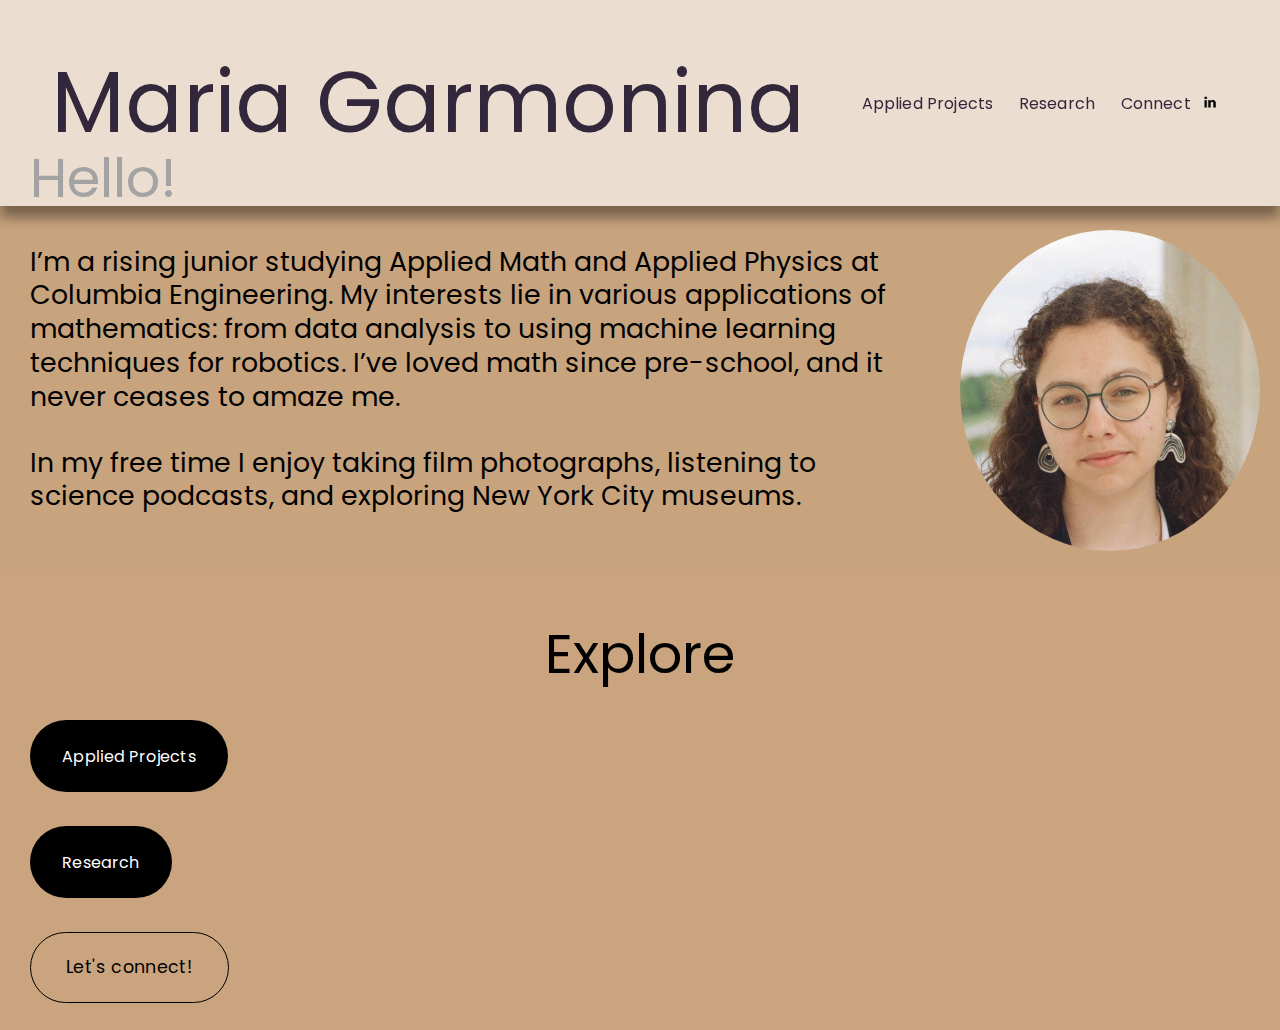
==== commit 89d94151: "improving SEO visibility" ====
--- a/index.html
+++ b/index.html
@@ -1,3 +1,4 @@
+<!DOCTYPE html>
 <html lang="en-US" class="yui3-js-enabled js flexbox canvas canvastext webgl no-touch hashchange history draganddrop rgba hsla multiplebgs backgroundsize borderimage borderradius boxshadow textshadow opacity cssanimations csscolumns cssgradients cssreflections csstransforms no-csstransforms3d csstransitions video audio svg inlinesvg svgclippaths wf-rocgrotesk-n4-active wf-rocgrotesk-n7-active wf-active"><head>
     <meta http-equiv="X-UA-Compatible" content="IE=edge,chrome=1">
     <meta name="viewport" content="width=device-width, initial-scale=1">
@@ -380,7 +381,7 @@
                 " data-animation-role="header-element">
                 
                   <div class="header-title-text">
-                    <a id="site-title" href="home.html" data-animation-role="header-element">Maria Garmonina</a>
+                   <h1><a id="site-title" href="index.html" data-animation-role="header-element">Maria Garmonina</a></h1>
                   </div>
                 
                 
@@ -503,7 +504,7 @@
                 " data-animation-role="header-element">
                 
                   <div class="header-title-text">
-                    <a id="site-title" href="home.html" data-animation-role="header-element">Maria Garmonina</a>
+                    <a id="site-title" href="index.html" data-animation-role="header-element">Maria Garmonina</a>
                   </div>
                 
                 
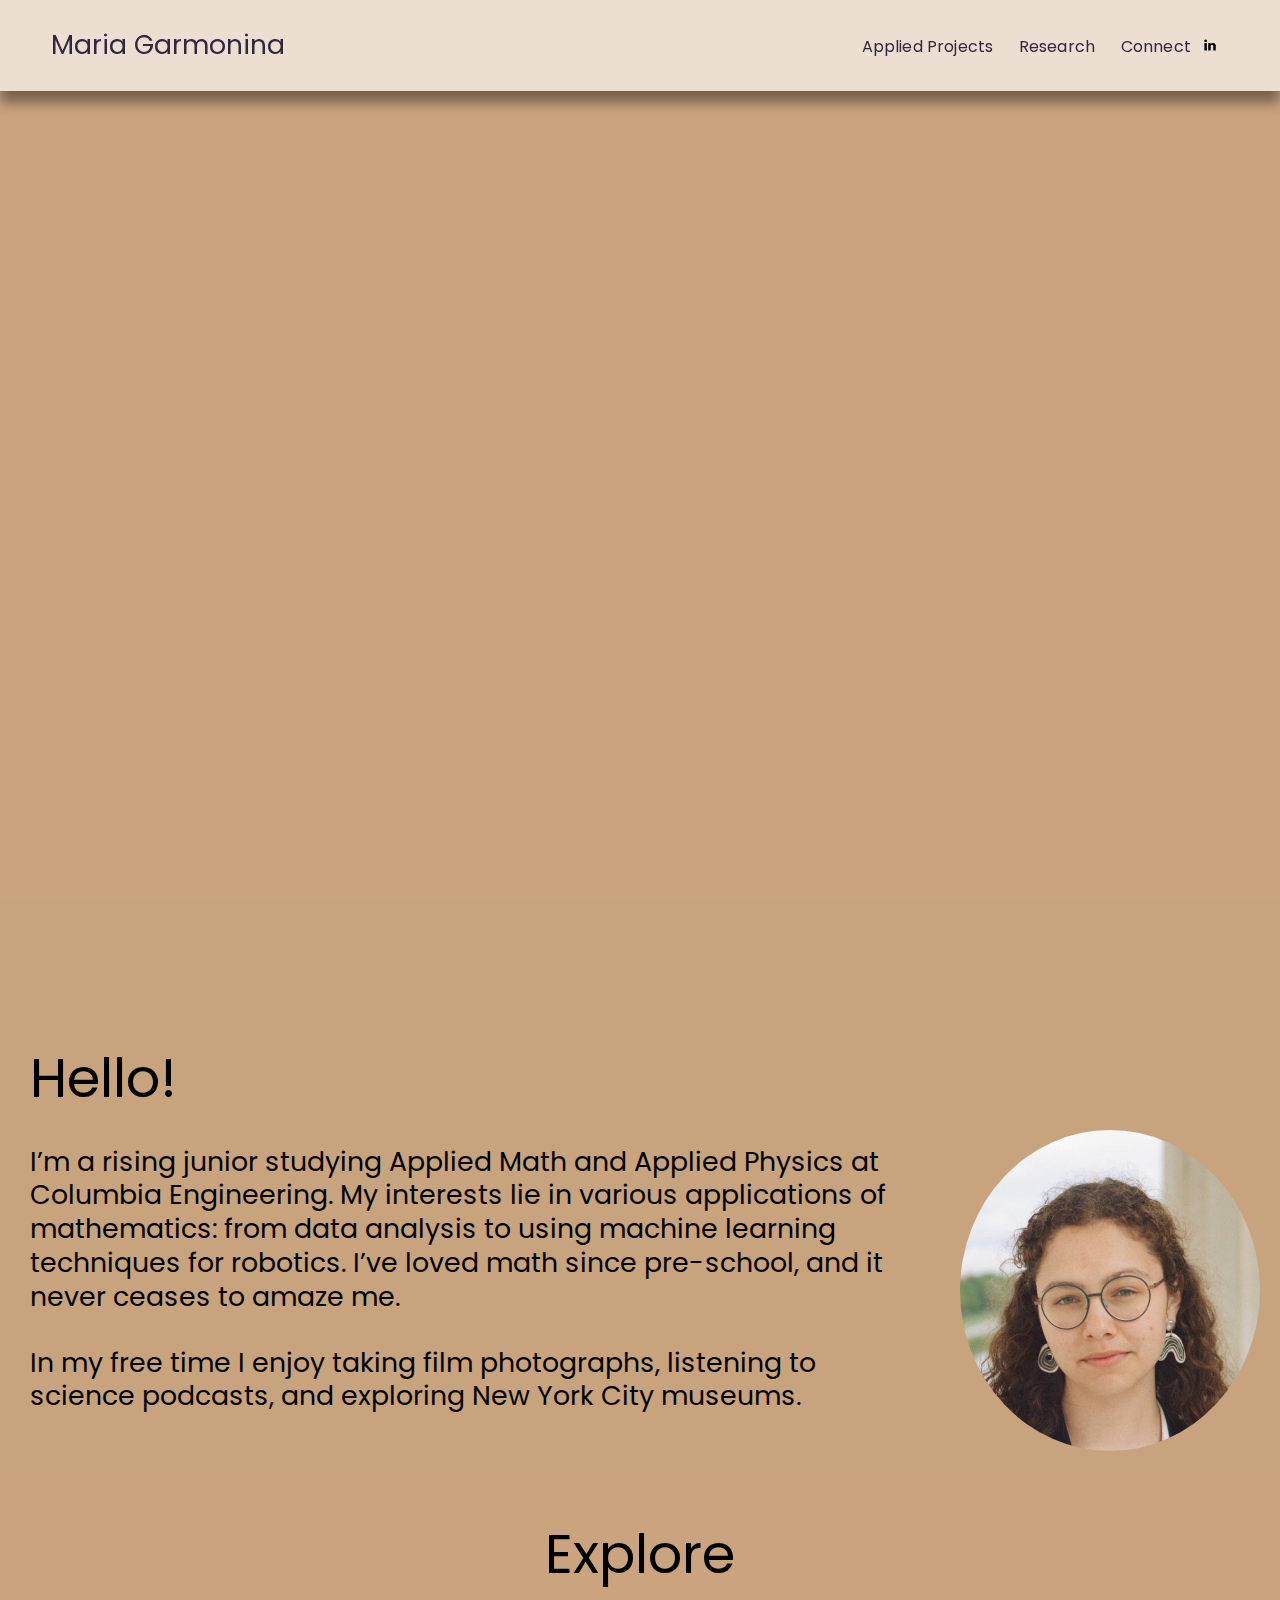
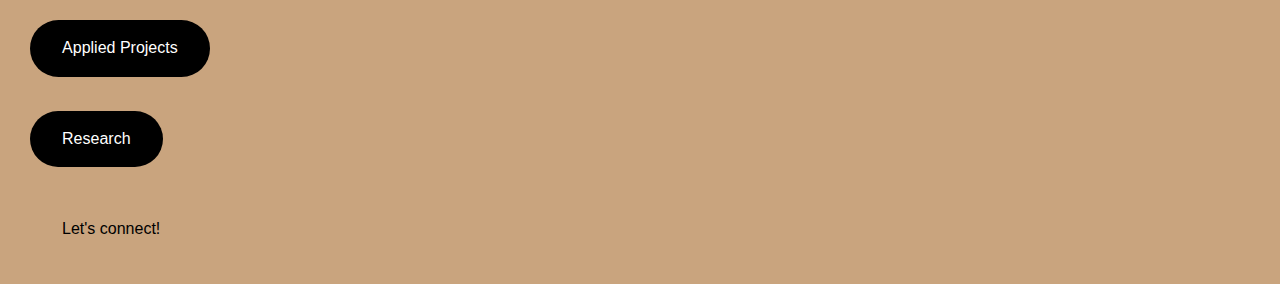
==== commit 288b53dc: "h1 changes" ====
--- a/index.html
+++ b/index.html
@@ -380,8 +380,8 @@
                   
                 " data-animation-role="header-element">
                 
-                  <div class="header-title-text">
-                   <h1><a id="site-title" href="index.html" data-animation-role="header-element">Maria Garmonina</a></h1>
+                  <h1 div class="header-title-text">
+                    <a id="site-title" href="index.html" data-animation-role="header-element">Maria Garmonina</a>
                   </div>
                 
                 
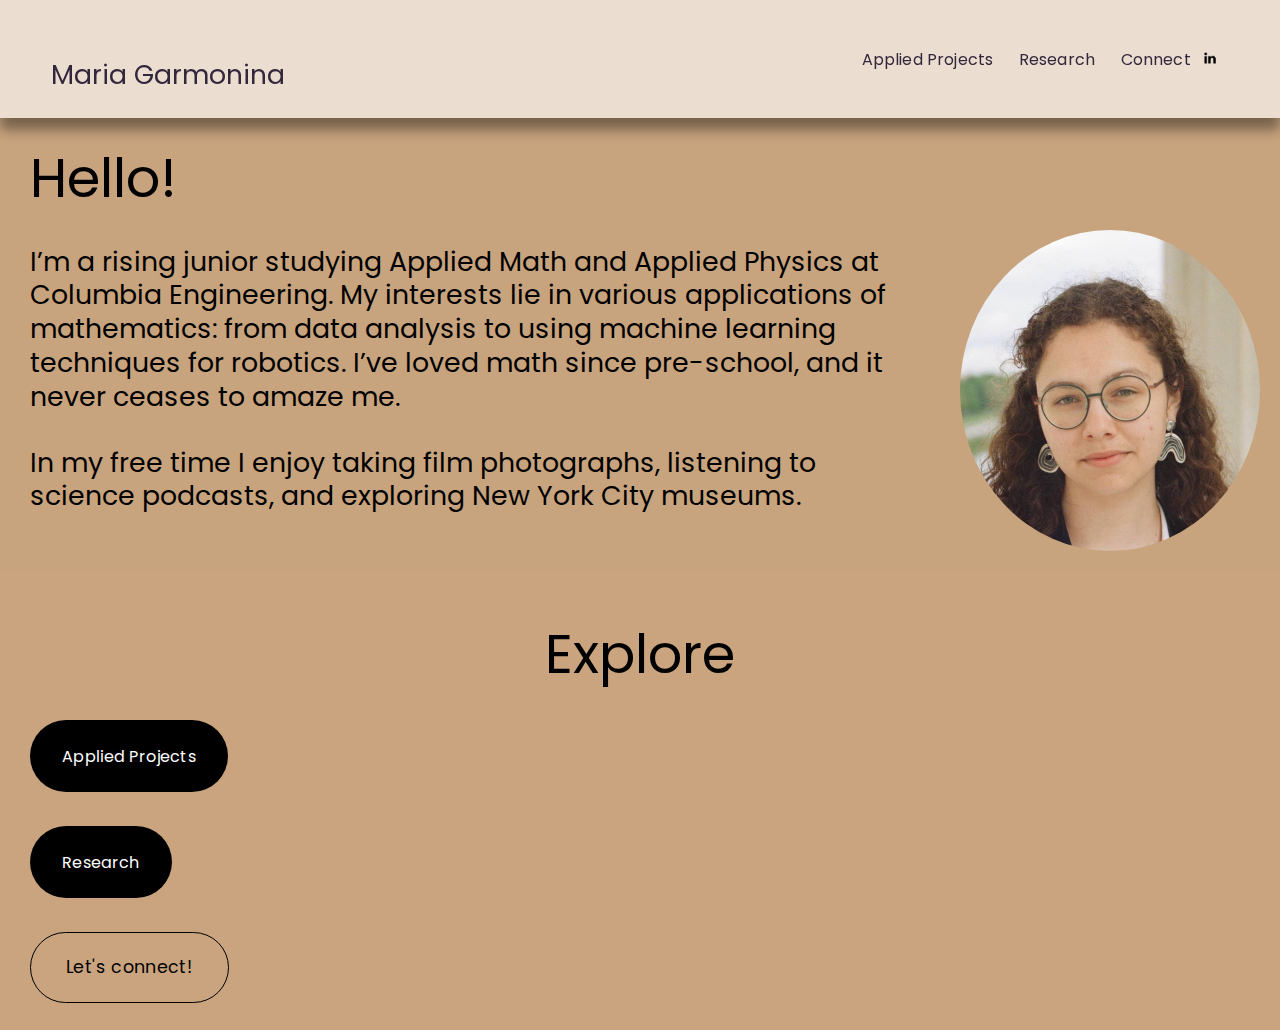
==== commit 15fb1d6a: "h1" ====
--- a/index.html
+++ b/index.html
@@ -379,8 +379,8 @@
                   header-title
                   
                 " data-animation-role="header-element">
-                
-                  <h1 div class="header-title-text">
+                <h1></h1>
+                  <div class="header-title-text">
                     <a id="site-title" href="index.html" data-animation-role="header-element">Maria Garmonina</a>
                   </div>
                 
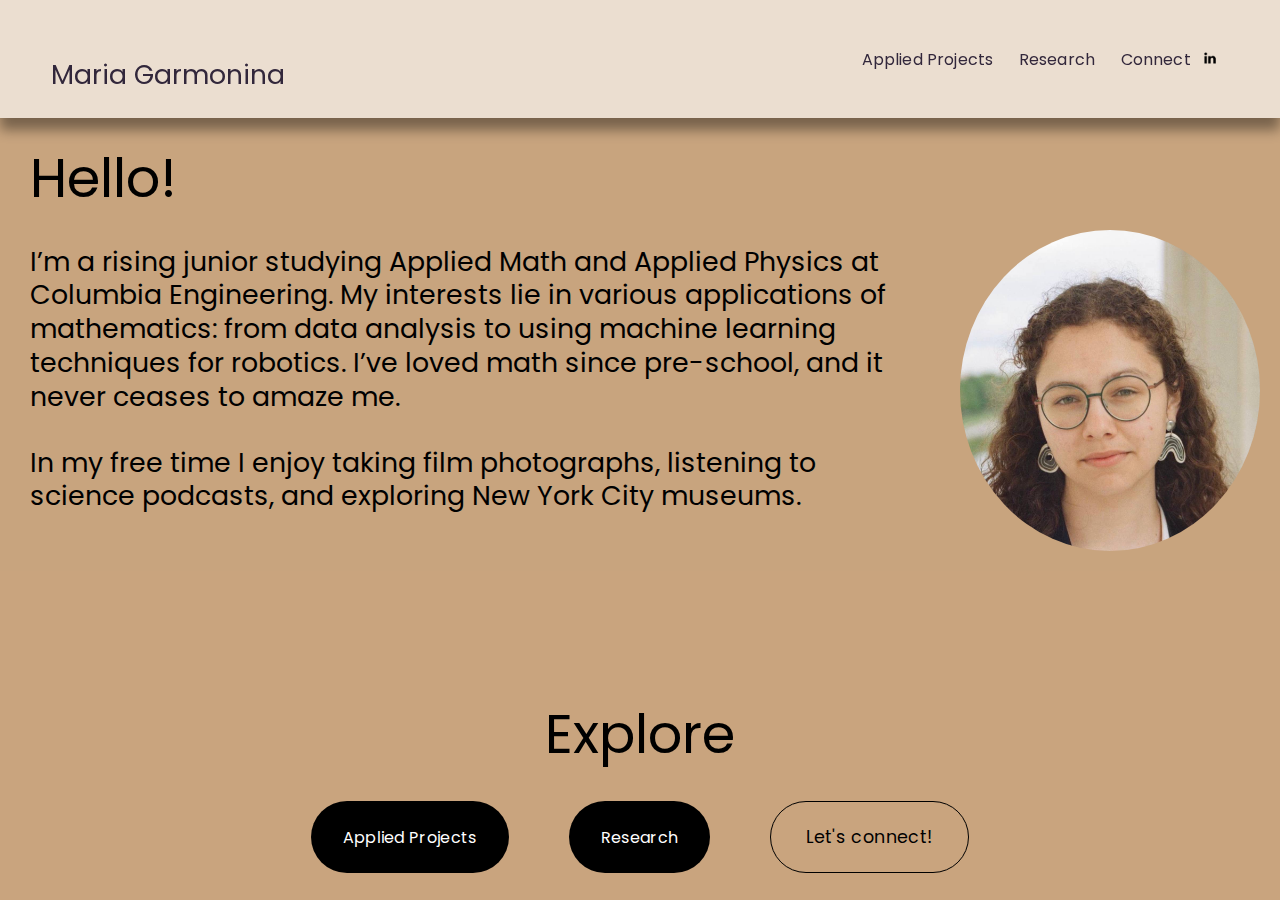
==== commit c1ccf7fc: "buttons fixed on side screen" ====
--- a/index.html
+++ b/index.html
@@ -1,5 +1,5 @@
 <!DOCTYPE html>
-<html lang="en-US" class="yui3-js-enabled js flexbox canvas canvastext webgl no-touch hashchange history draganddrop rgba hsla multiplebgs backgroundsize borderimage borderradius boxshadow textshadow opacity cssanimations csscolumns cssgradients cssreflections csstransforms no-csstransforms3d csstransitions video audio svg inlinesvg svgclippaths wf-rocgrotesk-n4-active wf-rocgrotesk-n7-active wf-active"><head>
+<head>
     <meta http-equiv="X-UA-Compatible" content="IE=edge,chrome=1">
     <meta name="viewport" content="width=device-width, initial-scale=1">
     <meta charset="utf-8">
@@ -18,7 +18,7 @@
     <meta name="description" content="">
     <link rel="stylesheet" type="text/css" href="assets/css/site.css">
     <link rel="stylesheet" type="text/css" href="assets/css/static.css">
-    <link rel="stylesheet" type="text/css" href="assets/css/user-account-core-css.css">
+    
     <style>
         @font-face {
             font-family: 'roc-grotesk';
@@ -52,8 +52,8 @@
             min-width: 300px;
             display: flex;
             justify-content: center;
-            align-items: flex-start; /* Align items at the top */
-            margin-top: 110px; /* Adjust the margin to align image with the paragraph */
+            align-items: flex-start;
+            margin-top: 110px;
         }
         #explore-section {
             width: 100%;
@@ -81,10 +81,10 @@
         }
         .sqs-block-button-container--left {
             display: inline-block;
-            margin-right: 1px; /* Reduce this value to make buttons closer */
+            margin-right: 1px;
         }
         .sqs-block-button-element {
-            margin: 0 30px; /* Adjust the margin to make buttons closer */
+            margin: 0 30px;
         }
         @media (max-width: 768px) {
         .top-section {
@@ -92,11 +92,28 @@
             align-items: center;
         }
         #profile-pic {
-            margin-top: 20px; /* Adjust as needed */
+            margin-top: 20px;
         }
         #buttons {
-            margin-top: 20px; /* Adjust as needed */
-        }
+            margin-top: 20px;
+        }
+    }
+    @media (min-width: 769px) {
+    #buttons {
+    display: flex;
+    justify-content: center;
+    align-items: center;
+    flex-wrap: nowrap;
+}
+
+.sqs-block-button-container--left {
+    margin-right: 20px;
+    flex: 0 1 auto;
+}
+
+.sqs-block-button-container--left:last-child {
+    margin-right: 0;
+}
     }
     </style>
 </head>
--- a/assets/css/site.css
+++ b/assets/css/site.css
@@ -1,6 +1,6 @@
 :root{--white-hsl:0,0%,100%;--black-hsl:0,0%,0%;--safeLightAccent-hsl:30.81,40.22%,63.92%;--safeDarkAccent-hsl:0,0%,0%;--safeInverseAccent-hsl:0,0%,0%;--safeInverseLightAccent-hsl:0,0%,0%;--safeInverseDarkAccent-hsl:0,0%,100%;--accent-hsl:30.81,40.22%,63.92%;--lightAccent-hsl:60,4.48%,73.73%;--darkAccent-hsl:273,20.41%,19.22%}[data-section-theme="white"]{--announcement-bar-background-color:hsla(var(--black-hsl),1);--announcement-bar-text-color:hsla(var(--white-hsl),1);--backgroundOverlayColor:hsla(var(--white-hsl),1);--course-item-nav-active-lesson-background-color:hsla(var(--darkAccent-hsl),1);--course-item-nav-active-lesson-text-color:hsla(var(--white-hsl),1);--course-item-nav-background-color:hsla(var(--lightAccent-hsl),1);--course-item-nav-border-color:hsla(var(--darkAccent-hsl),.25);--course-item-nav-text-color:hsla(var(--black-hsl),1);--course-list-course-progress-bar-color:hsla(var(--accent-hsl),1);--course-list-course-item-background:hsla(var(--lightAccent-hsl),1);--course-list-course-item-hover-background:hsla(var(--lightAccent-hsl),.75);--course-list-course-item-text-color:hsla(var(--black-hsl),1);--course-list-course-chapter-divider-color:hsla(var(--white-hsl),1);--course-list-grid-layout-chapter-divider-color:hsla(var(--black-hsl),1);--course-list-grid-layout-course-item-background-color:hsla(var(--lightAccent-hsl),1);--course-list-grid-layout-course-item-hover-background-color:hsla(var(--lightAccent-hsl),.75);--course-list-grid-layout-course-item-text-color:hsla(var(--black-hsl),1);--course-list-grid-layout-course-item-border-color:hsla(var(--darkAccent-hsl),1);--donation-block-background-color:hsla(var(--lightAccent-hsl),1);--donation-block-stroke-color:hsla(var(--black-hsl),1);--gradientHeaderBackgroundColor:hsla(var(--white-hsl),1);--gradientHeaderBorderColor:hsla(var(--black-hsl),1);--gradientHeaderDropShadowColor:hsla(var(--black-hsl),1);--gradientHeaderNavigationColor:hsla(var(--black-hsl),1);--headerDropShadowColor:hsla(var(--black-hsl),1);--headerBorderColor:hsla(var(--black-hsl),1);--headingExtraLargeColor:hsla(var(--darkAccent-hsl),1);--headingLargeColor:hsla(var(--darkAccent-hsl),1);--headingLinkColor:hsla(var(--safeDarkAccent-hsl),1);--headingMediumColor:hsla(var(--darkAccent-hsl),1);--headingSmallColor:hsla(var(--black-hsl),1);--image-block-card-image-button-bg-color:hsla(var(--safeDarkAccent-hsl),1);--image-block-card-image-button-text-color:hsla(var(--safeInverseDarkAccent-hsl),1);--image-block-card-image-overlay-color:hsla(var(--darkAccent-hsl),1);--image-block-card-image-subtitle-color:hsla(var(--black-hsl),1);--image-block-card-image-title-bg-color:hsla(var(--white-hsl),0);--image-block-card-image-title-color:hsla(var(--black-hsl),1);--image-block-card-inline-link-color:hsla(var(--black-hsl),1);--image-block-collage-background-color:hsla(var(--lightAccent-hsl),1);--image-block-collage-image-button-bg-color:hsla(var(--safeDarkAccent-hsl),1);--image-block-collage-image-button-text-color:hsla(var(--safeInverseDarkAccent-hsl),1);--image-block-collage-image-overlay-color:hsla(var(--darkAccent-hsl),1);--image-block-collage-image-subtitle-color:hsla(var(--black-hsl),1);--image-block-collage-image-title-bg-color:hsla(var(--white-hsl),0);--image-block-collage-image-title-color:hsla(var(--black-hsl),1);--image-block-collage-inline-link-color:hsla(var(--black-hsl),1);--image-block-overlap-image-button-bg-color:hsla(var(--safeDarkAccent-hsl),1);--image-block-overlap-image-button-text-color:hsla(var(--safeInverseDarkAccent-hsl),1);--image-block-overlap-image-overlay-color:hsla(var(--darkAccent-hsl),1);--image-block-overlap-image-subtitle-color:hsla(var(--black-hsl),1);--image-block-overlap-image-title-bg-color:hsla(var(--white-hsl),1);--image-block-overlap-image-title-color:hsla(var(--black-hsl),1);--image-block-overlap-inline-link-color:hsla(var(--black-hsl),1);--image-block-overlay-color:hsla(var(--black-hsl),.5);--image-block-poster-image-button-bg-color:hsla(var(--safeLightAccent-hsl),1);--image-block-poster-image-button-text-color:hsla(var(--safeInverseLightAccent-hsl),1);--image-block-poster-image-overlay-color:hsla(var(--darkAccent-hsl),1);--image-block-poster-image-subtitle-color:hsla(var(--white-hsl),1);--image-block-poster-image-title-bg-color-v2:hsla(var(--white-hsl),0);--image-block-poster-image-title-color:hsla(var(--white-hsl),1);--image-block-poster-inline-link-color:hsla(var(--white-hsl),1);--image-block-stack-image-button-bg-color:hsla(var(--safeDarkAccent-hsl),1);--image-block-stack-image-button-text-color:hsla(var(--safeInverseDarkAccent-hsl),1);--image-block-stack-image-overlay-color:hsla(var(--darkAccent-hsl),1);--image-block-stack-image-subtitle-color:hsla(var(--darkAccent-hsl),1);--image-block-stack-image-title-bg-color:hsla(var(--white-hsl),0);--image-block-stack-image-title-color:hsla(var(--darkAccent-hsl),1);--image-block-stack-inline-link-color:hsla(var(--darkAccent-hsl),1);--list-section-banner-slideshow-arrow-background-color:hsla(var(--safeDarkAccent-hsl),1);--list-section-banner-slideshow-arrow-color:hsla(var(--safeInverseDarkAccent-hsl),1);--list-section-banner-slideshow-button-background-color:hsla(var(--safeDarkAccent-hsl),1);--list-section-banner-slideshow-button-text-color:hsla(var(--safeInverseDarkAccent-hsl),1);--list-section-banner-slideshow-card-button-background-color:hsla(var(--safeDarkAccent-hsl),1);--list-section-banner-slideshow-card-button-text-color:hsla(var(--safeInverseDarkAccent-hsl),1);--list-section-banner-slideshow-card-color:hsla(var(--lightAccent-hsl),1);--list-section-banner-slideshow-card-description-color:hsla(var(--black-hsl),1);--list-section-banner-slideshow-card-description-link-color:hsla(var(--safeDarkAccent-hsl),1);--list-section-banner-slideshow-card-title-color:hsla(var(--black-hsl),1);--list-section-banner-slideshow-description-color:hsla(var(--black-hsl),1);--list-section-banner-slideshow-title-color:hsla(var(--black-hsl),1);--list-section-carousel-arrow-background-color:hsla(var(--safeDarkAccent-hsl),1);--list-section-carousel-arrow-color:hsla(var(--safeInverseDarkAccent-hsl),1);--list-section-carousel-button-background-color:hsla(var(--safeDarkAccent-hsl),1);--list-section-carousel-button-text-color:hsla(var(--safeInverseDarkAccent-hsl),1);--list-section-carousel-card-button-background-color:hsla(var(--safeDarkAccent-hsl),1);--list-section-carousel-card-button-text-color:hsla(var(--safeInverseDarkAccent-hsl),1);--list-section-carousel-card-color:hsla(var(--lightAccent-hsl),1);--list-section-carousel-card-description-color:hsla(var(--black-hsl),1);--list-section-carousel-card-description-link-color:hsla(var(--safeDarkAccent-hsl),1);--list-section-carousel-card-title-color:hsla(var(--black-hsl),1);--list-section-carousel-description-color:hsla(var(--black-hsl),1);--list-section-carousel-title-color:hsla(var(--black-hsl),1);--list-section-simple-button-background-color:hsla(var(--safeDarkAccent-hsl),1);--list-section-simple-button-text-color:hsla(var(--safeInverseDarkAccent-hsl),1);--list-section-simple-card-button-background-color:hsla(var(--safeDarkAccent-hsl),1);--list-section-simple-card-button-text-color:hsla(var(--safeInverseDarkAccent-hsl),1);--list-section-simple-card-color:hsla(var(--lightAccent-hsl),1);--list-section-simple-card-description-color:hsla(var(--black-hsl),1);--list-section-simple-card-description-link-color:hsla(var(--safeDarkAccent-hsl),1);--list-section-simple-card-title-color:hsla(var(--black-hsl),1);--list-section-simple-description-color:hsla(var(--black-hsl),1);--list-section-simple-title-color:hsla(var(--black-hsl),1);--list-section-title-color:hsla(var(--black-hsl),1);--menuOverlayBackgroundColor:hsla(var(--white-hsl),1);--menuOverlayButtonBackgroundColor:hsla(var(--safeDarkAccent-hsl),1);--menuOverlayButtonTextColor:hsla(var(--safeInverseDarkAccent-hsl),1);--menuOverlayNavigationLinkColor:hsla(var(--black-hsl),1);--navigationLinkColor:hsla(var(--darkAccent-hsl),1);--paragraphLargeColor:hsla(var(--black-hsl),1);--paragraphLinkColor:hsla(var(--safeDarkAccent-hsl),1);--paragraphMediumColor:hsla(var(--darkAccent-hsl),1);--paragraphSmallColor:hsla(var(--darkAccent-hsl),1);--portfolio-grid-basic-title-color:hsla(var(--black-hsl),1);--portfolio-grid-overlay-overlay-color:hsla(var(--white-hsl),1);--portfolio-grid-overlay-title-color:hsla(var(--black-hsl),1);--portfolio-hover-follow-title-color:hsla(var(--black-hsl),1);--portfolio-hover-static-title-color:hsla(var(--black-hsl),1);--portfolio-index-background-title-color:hsla(var(--black-hsl),1);--primaryButtonBackgroundColor:hsla(var(--darkAccent-hsl),1);--primaryButtonTextColor:hsla(var(--safeInverseDarkAccent-hsl),1);--product-detail-subscriptions-description-text-color:hsla(var(--black-hsl),1);--product-detail-subscriptions-frequency-text-color:hsla(var(--black-hsl),1);--product-detail-one-time-purchase-price-text-color:hsla(var(--black-hsl),1);--product-detail-subscription-price-text-color:hsla(var(--black-hsl),1);--product-detail-subscriptions-title-color:hsla(var(--black-hsl),1);--product-detail-subscriptions-button-background-color:hsla(var(--safeDarkAccent-hsl),1);--product-detail-subscriptions-button-text-color:hsla(var(--safeInverseDarkAccent-hsl),1);--secondaryButtonBackgroundColor:hsla(var(--darkAccent-hsl),1);--secondaryButtonTextColor:hsla(var(--safeInverseDarkAccent-hsl),1);--section-divider-stroke-color:hsla(var(--safeDarkAccent-hsl),1);--section-inset-border-color:hsla(var(--lightAccent-hsl),1);--shape-block-background-color:hsla(var(--lightAccent-hsl),1);--shape-block-dropshadow-color:hsla(var(--lightAccent-hsl),1);--shape-block-stroke-color:hsla(var(--black-hsl),1);--siteBackgroundColor:hsla(var(--white-hsl),1);--siteTitleColor:hsla(var(--darkAccent-hsl),1);--social-links-block-main-icon-color:hsla(var(--darkAccent-hsl),1);--social-links-block-secondary-icon-color:hsla(var(--white-hsl),1);--solidHeaderBackgroundColor:hsla(var(--white-hsl),1);--solidHeaderBorderColor:hsla(var(--black-hsl),1);--solidHeaderDropShadowColor:hsla(var(--black-hsl),1);--solidHeaderNavigationColor:hsla(var(--black-hsl),1);--summary-block-limited-availability-label-color:hsla(var(--black-hsl),1);--tertiaryButtonBackgroundColor:hsla(var(--safeDarkAccent-hsl),1);--tertiaryButtonTextColor:hsla(var(--safeInverseDarkAccent-hsl),1);--text-highlight-color:hsla(var(--safeDarkAccent-hsl),1);--text-highlight-color-on-background:hsla(var(--safeDarkAccent-hsl),1);--toggle-off-color:hsla(var(--lightAccent-hsl),1);--toggle-on-color:hsla(var(--black-hsl),1);--tweak-accordion-block-background-color:hsla(var(--lightAccent-hsl),1);--tweak-accordion-block-stroke-color:hsla(var(--black-hsl),1);--tweak-accordion-block-divider-color:hsla(var(--black-hsl),1);--tweak-accordion-block-divider-color-on-background:hsla(var(--black-hsl),1);--tweak-accordion-block-icon-color:hsla(var(--black-hsl),1);--tweak-accordion-block-icon-color-on-background:hsla(var(--black-hsl),1);--tweak-blog-alternating-side-by-side-list-excerpt-color:hsla(var(--black-hsl),1);--tweak-blog-alternating-side-by-side-list-meta-color:hsla(var(--black-hsl),1);--tweak-blog-alternating-side-by-side-list-read-more-color:hsla(var(--safeDarkAccent-hsl),1);--tweak-blog-alternating-side-by-side-list-title-color:hsla(var(--black-hsl),1);--tweak-blog-basic-grid-list-excerpt-color:hsla(var(--black-hsl),1);--tweak-blog-basic-grid-list-meta-color:hsla(var(--black-hsl),1);--tweak-blog-basic-grid-list-read-more-color:hsla(var(--safeDarkAccent-hsl),1);--tweak-blog-basic-grid-list-title-color:hsla(var(--black-hsl),1);--tweak-blog-item-author-profile-color:hsla(var(--black-hsl),1);--tweak-blog-item-comment-meta-color:hsla(var(--black-hsl),1);--tweak-blog-item-comment-text-color:hsla(var(--black-hsl),1);--tweak-blog-item-meta-color:hsla(var(--black-hsl),1);--tweak-blog-item-pagination-icon-color:hsla(var(--black-hsl),1);--tweak-blog-item-pagination-meta-color:hsla(var(--black-hsl),1);--tweak-blog-item-pagination-title-color:hsla(var(--black-hsl),1);--tweak-blog-item-title-color:hsla(var(--black-hsl),1);--tweak-blog-masonry-list-excerpt-color:hsla(var(--black-hsl),1);--tweak-blog-masonry-list-meta-color:hsla(var(--black-hsl),1);--tweak-blog-masonry-list-read-more-color:hsla(var(--safeDarkAccent-hsl),1);--tweak-blog-masonry-list-title-color:hsla(var(--black-hsl),1);--tweak-blog-side-by-side-list-excerpt-color:hsla(var(--black-hsl),1);--tweak-blog-side-by-side-list-meta-color:hsla(var(--black-hsl),1);--tweak-blog-side-by-side-list-read-more-color:hsla(var(--safeDarkAccent-hsl),1);--tweak-blog-side-by-side-list-title-color:hsla(var(--black-hsl),1);--tweak-blog-single-column-list-excerpt-color:hsla(var(--black-hsl),1);--tweak-blog-single-column-list-meta-color:hsla(var(--black-hsl),1);--tweak-blog-single-column-list-read-more-color:hsla(var(--safeDarkAccent-hsl),1);--tweak-blog-single-column-list-title-color:hsla(var(--black-hsl),1);--tweak-content-link-block-title-color:hsla(var(--darkAccent-hsl),1);--tweak-events-item-pagination-date-color:hsla(var(--black-hsl),1);--tweak-events-item-pagination-icon-color:hsla(var(--black-hsl),1);--tweak-events-item-pagination-title-color:hsla(var(--black-hsl),1);--tweak-form-block-background-color:hsla(var(--lightAccent-hsl),1);--tweak-form-block-stroke-color:hsla(var(--black-hsl),1);--tweak-form-block-button-background-color:hsla(var(--darkAccent-hsl),1);--tweak-form-block-button-background-color-on-background:hsla(var(--safeDarkAccent-hsl),1);--tweak-form-block-button-text-color:hsla(var(--safeInverseDarkAccent-hsl),1);--tweak-form-block-button-text-color-on-background:hsla(var(--safeInverseDarkAccent-hsl),1);--tweak-form-block-caption-color:hsla(var(--darkAccent-hsl),1);--tweak-form-block-caption-color-on-background:hsla(var(--black-hsl),1);--tweak-form-block-description-color:hsla(var(--darkAccent-hsl),1);--tweak-form-block-description-color-on-background:hsla(var(--black-hsl),1);--tweak-form-block-option-color:hsla(var(--darkAccent-hsl),1);--tweak-form-block-option-color-on-background:hsla(var(--black-hsl),1);--tweak-form-block-survey-title-color:hsla(var(--darkAccent-hsl),1);--tweak-form-block-survey-title-color-on-background:hsla(var(--black-hsl),1);--tweak-form-block-title-color:hsla(var(--darkAccent-hsl),1);--tweak-form-block-title-color-on-background:hsla(var(--black-hsl),1);--tweak-form-block-field-fill-color:hsla(var(--lightAccent-hsl),1);--tweak-form-block-field-fill-color-hsl:var(--lightAccent-hsl);--tweak-form-block-field-fill-color-a:1;--tweak-form-block-field-border-color:hsla(var(--black-hsl),1);--tweak-form-block-field-border-color-hsl:var(--black-hsl);--tweak-form-block-field-border-color-a:1;--tweak-form-block-field-accent-color:hsla(var(--accent-hsl),1);--tweak-form-block-field-accent-color-hsl:var(--accent-hsl);--tweak-form-block-field-accent-color-a:1;--tweak-form-block-field-input-color:hsla(var(--black-hsl),1);--tweak-form-block-field-input-color-hsl:var(--black-hsl);--tweak-form-block-field-input-color-a:1;--tweak-form-block-field-accessory-color:hsla(var(--black-hsl),1);--tweak-form-block-field-fill-color-on-background:hsla(var(--white-hsl),1);--tweak-form-block-field-fill-color-on-background-hsl:var(--white-hsl);--tweak-form-block-field-fill-color-on-background-a:1;--tweak-form-block-field-border-color-on-background:hsla(var(--black-hsl),1);--tweak-form-block-field-border-color-on-background-hsl:var(--black-hsl);--tweak-form-block-field-border-color-on-background-a:1;--tweak-form-block-field-accent-color-on-background:hsla(var(--accent-hsl),1);--tweak-form-block-field-accent-color-on-background-hsl:var(--accent-hsl);--tweak-form-block-field-accent-color-on-background-a:1;--tweak-form-block-field-input-color-on-background:hsla(var(--black-hsl),1);--tweak-form-block-field-input-color-on-background-hsl:var(--black-hsl);--tweak-form-block-field-input-color-on-background-a:1;--tweak-form-block-field-accessory-color-on-background:hsla(var(--black-hsl),1);--tweak-gallery-icon-background-color:hsla(var(--white-hsl),1);--tweak-gallery-icon-color:hsla(var(--black-hsl),1);--tweak-gallery-lightbox-background-color:hsla(var(--white-hsl),1);--tweak-gallery-lightbox-icon-color:hsla(var(--black-hsl),1);--tweak-heading-extra-large-color-on-background:hsla(var(--black-hsl),1);--tweak-heading-large-color-on-background:hsla(var(--black-hsl),1);--tweak-heading-medium-color-on-background:hsla(var(--black-hsl),1);--tweak-heading-small-color-on-background:hsla(var(--black-hsl),1);--tweak-line-block-line-color:hsla(var(--darkAccent-hsl),1);--tweak-marquee-block-background-color:hsla(var(--darkAccent-hsl),1);--tweak-marquee-block-stroke-color:hsla(var(--black-hsl),1);--tweak-marquee-block-heading-color:hsla(var(--darkAccent-hsl),1);--tweak-marquee-block-heading-color-on-background:hsla(var(--white-hsl),1);--tweak-marquee-block-paragraph-color:hsla(var(--darkAccent-hsl),1);--tweak-marquee-block-paragraph-color-on-background:hsla(var(--darkAccent-hsl),1);--tweak-menu-block-item-description-color:hsla(var(--black-hsl),1);--tweak-menu-block-item-price-color:hsla(var(--black-hsl),1);--tweak-menu-block-item-title-color:hsla(var(--black-hsl),1);--tweak-menu-block-nav-color:hsla(var(--black-hsl),1);--tweak-menu-block-title-color:hsla(var(--black-hsl),1);--tweak-newsletter-block-background-color:hsla(var(--lightAccent-hsl),1);--tweak-newsletter-block-stroke-color:hsla(var(--black-hsl),1);--tweak-newsletter-block-button-background-color:hsla(var(--darkAccent-hsl),1);--tweak-newsletter-block-button-background-color-on-background:hsla(var(--black-hsl),1);--tweak-newsletter-block-button-text-color:hsla(var(--safeInverseDarkAccent-hsl),1);--tweak-newsletter-block-button-text-color-on-background:hsla(var(--safeInverseDarkAccent-hsl),1);--tweak-newsletter-block-description-color:hsla(var(--darkAccent-hsl),1);--tweak-newsletter-block-description-color-on-background:hsla(var(--black-hsl),1);--tweak-newsletter-block-footnote-color:hsla(var(--black-hsl),1);--tweak-newsletter-block-footnote-color-on-background:hsla(var(--black-hsl),1);--tweak-newsletter-block-title-color:hsla(var(--black-hsl),1);--tweak-newsletter-block-title-color-on-background:hsla(var(--black-hsl),1);--tweak-paragraph-large-color-on-background:hsla(var(--black-hsl),1);--tweak-paragraph-link-color-on-background:hsla(var(--safeDarkAccent-hsl),1);--tweak-paragraph-medium-color-on-background:hsla(var(--black-hsl),1);--tweak-paragraph-small-color-on-background:hsla(var(--black-hsl),1);--tweak-portfolio-item-pagination-icon-color:hsla(var(--black-hsl),1);--tweak-portfolio-item-pagination-meta-color:hsla(var(--black-hsl),1);--tweak-portfolio-item-pagination-title-color:hsla(var(--black-hsl),1);--tweak-product-basic-item-breadcumb-nav-color:hsla(var(--darkAccent-hsl),1);--tweak-product-basic-item-description-color:hsla(var(--darkAccent-hsl),1);--tweak-product-basic-item-gallery-controls-color:hsla(var(--safeInverseLightAccent-hsl),1);--tweak-product-basic-item-price-color:hsla(var(--darkAccent-hsl),1);--tweak-product-basic-item-sale-price-color:hsla(var(--accent-hsl),1);--tweak-product-basic-item-scarcity-color:hsla(var(--accent-hsl),1);--tweak-product-basic-item-title-color:hsla(var(--darkAccent-hsl),1);--tweak-product-basic-item-variant-fields-color:hsla(var(--darkAccent-hsl),1);--tweak-product-grid-text-below-list-category-nav-color:hsla(var(--darkAccent-hsl),1);--tweak-product-grid-text-below-list-pagination-color:hsla(var(--darkAccent-hsl),1);--tweak-product-grid-text-below-list-price-color:hsla(var(--darkAccent-hsl),1);--tweak-product-grid-text-below-list-sale-price-color:hsla(var(--accent-hsl),1);--tweak-product-grid-text-below-list-scarcity-color:hsla(var(--darkAccent-hsl),1);--tweak-product-grid-text-below-list-status-color:hsla(var(--accent-hsl),1);--tweak-product-grid-text-below-list-title-color:hsla(var(--darkAccent-hsl),1);--tweak-product-quick-view-button-color:hsla(var(--black-hsl),1);--tweak-product-quick-view-lightbox-controls-color:hsla(var(--black-hsl),1);--tweak-product-quick-view-lightbox-overlay-color:hsla(var(--white-hsl),1);--tweak-quote-block-background-color:hsla(var(--lightAccent-hsl),1);--tweak-quote-block-stroke-color:hsla(var(--black-hsl),1);--tweak-quote-block-source-color:hsla(var(--black-hsl),1);--tweak-quote-block-source-color-on-background:hsla(var(--black-hsl),1);--tweak-quote-block-text-color:hsla(var(--black-hsl),1);--tweak-quote-block-text-color-on-background:hsla(var(--black-hsl),1);--tweak-summary-block-background-color:hsla(var(--lightAccent-hsl),1);--tweak-summary-block-stroke-color:hsla(var(--black-hsl),1);--tweak-summary-block-excerpt-color:hsla(var(--darkAccent-hsl),1);--tweak-summary-block-excerpt-color-on-background:hsla(var(--black-hsl),1);--tweak-summary-block-header-text-color:hsla(var(--darkAccent-hsl),1);--tweak-summary-block-header-text-color-on-background:hsla(var(--black-hsl),1);--tweak-summary-block-primary-metadata-color:hsla(var(--darkAccent-hsl),1);--tweak-summary-block-primary-metadata-color-on-background:hsla(var(--black-hsl),1);--tweak-summary-block-read-more-color:hsla(var(--darkAccent-hsl),1);--tweak-summary-block-read-more-color-on-background:hsla(var(--black-hsl),1);--tweak-summary-block-secondary-metadata-color:hsla(var(--darkAccent-hsl),1);--tweak-summary-block-secondary-metadata-color-on-background:hsla(var(--black-hsl),1);--tweak-summary-block-title-color:hsla(var(--black-hsl),1);--tweak-summary-block-title-color-on-background:hsla(var(--black-hsl),1);--tweak-text-block-background-color:hsla(var(--lightAccent-hsl),1);--tweak-text-block-stroke-color:hsla(var(--black-hsl),1);--tweak-video-item-description-color:hsla(var(--black-hsl),1);--tweak-video-item-meta-color:hsla(var(--black-hsl),1);--tweak-video-item-pagination-icon-color:hsla(var(--black-hsl),1);--tweak-video-item-pagination-title-color:hsla(var(--black-hsl),1);--tweak-video-item-title-color:hsla(var(--black-hsl),1);--video-grid-basic-description-color:hsla(var(--black-hsl),1);--video-grid-basic-meta-color:hsla(var(--black-hsl),1);--video-grid-basic-title-color:hsla(var(--black-hsl),1);--video-grid-category-nav-color:hsla(var(--black-hsl),1);--video-preview-badge-background-color:hsla(var(--black-hsl),1);--video-preview-badge-font-color:hsla(var(--white-hsl),1)}[data-section-theme="light"]{--announcement-bar-background-color:hsla(var(--darkAccent-hsl),1);--announcement-bar-text-color:hsla(var(--white-hsl),1);--backgroundOverlayColor:hsla(var(--lightAccent-hsl),1);--course-item-nav-active-lesson-background-color:hsla(var(--darkAccent-hsl),1);--course-item-nav-active-lesson-text-color:hsla(var(--white-hsl),1);--course-item-nav-background-color:hsla(var(--white-hsl),1);--course-item-nav-border-color:hsla(var(--black-hsl),.25);--course-item-nav-text-color:hsla(var(--black-hsl),1);--course-list-course-progress-bar-color:hsla(var(--accent-hsl),1);--course-list-course-item-background:hsla(var(--white-hsl),1);--course-list-course-item-hover-background:hsla(var(--white-hsl),.75);--course-list-course-item-text-color:hsla(var(--black-hsl),1);--course-list-course-chapter-divider-color:hsla(var(--lightAccent-hsl),1);--course-list-grid-layout-chapter-divider-color:hsla(var(--black-hsl),1);--course-list-grid-layout-course-item-background-color:hsla(var(--white-hsl),1);--course-list-grid-layout-course-item-hover-background-color:hsla(var(--white-hsl),.75);--course-list-grid-layout-course-item-text-color:hsla(var(--black-hsl),1);--course-list-grid-layout-course-item-border-color:hsla(var(--accent-hsl),1);--donation-block-background-color:hsla(var(--white-hsl),1);--donation-block-stroke-color:hsla(var(--safeDarkAccent-hsl),1);--gradientHeaderBackgroundColor:hsla(var(--white-hsl),1);--gradientHeaderBorderColor:hsla(var(--black-hsl),1);--gradientHeaderDropShadowColor:hsla(var(--black-hsl),1);--gradientHeaderNavigationColor:hsla(var(--black-hsl),1);--headerDropShadowColor:hsla(var(--black-hsl),1);--headerBorderColor:hsla(var(--black-hsl),1);--headingExtraLargeColor:hsla(var(--darkAccent-hsl),1);--headingLargeColor:hsla(var(--darkAccent-hsl),1);--headingLinkColor:hsla(var(--safeDarkAccent-hsl),1);--headingMediumColor:hsla(var(--darkAccent-hsl),1);--headingSmallColor:hsla(var(--black-hsl),1);--image-block-card-image-button-bg-color:hsla(var(--safeDarkAccent-hsl),1);--image-block-card-image-button-text-color:hsla(var(--safeInverseDarkAccent-hsl),1);--image-block-card-image-overlay-color:hsla(var(--darkAccent-hsl),1);--image-block-card-image-subtitle-color:hsla(var(--black-hsl),1);--image-block-card-image-title-bg-color:hsla(var(--lightAccent-hsl),0);--image-block-card-image-title-color:hsla(var(--black-hsl),1);--image-block-card-inline-link-color:hsla(var(--black-hsl),1);--image-block-collage-background-color:hsla(var(--white-hsl),1);--image-block-collage-image-button-bg-color:hsla(var(--safeDarkAccent-hsl),1);--image-block-collage-image-button-text-color:hsla(var(--safeInverseDarkAccent-hsl),1);--image-block-collage-image-overlay-color:hsla(var(--darkAccent-hsl),1);--image-block-collage-image-subtitle-color:hsla(var(--black-hsl),1);--image-block-collage-image-title-bg-color:hsla(var(--lightAccent-hsl),0);--image-block-collage-image-title-color:hsla(var(--black-hsl),1);--image-block-collage-inline-link-color:hsla(var(--black-hsl),1);--image-block-overlap-image-button-bg-color:hsla(var(--safeDarkAccent-hsl),1);--image-block-overlap-image-button-text-color:hsla(var(--safeInverseDarkAccent-hsl),1);--image-block-overlap-image-overlay-color:hsla(var(--darkAccent-hsl),1);--image-block-overlap-image-subtitle-color:hsla(var(--black-hsl),1);--image-block-overlap-image-title-bg-color:hsla(var(--lightAccent-hsl),1);--image-block-overlap-image-title-color:hsla(var(--black-hsl),1);--image-block-overlap-inline-link-color:hsla(var(--black-hsl),1);--image-block-overlay-color:hsla(var(--black-hsl),.5);--image-block-poster-image-button-bg-color:hsla(var(--safeLightAccent-hsl),1);--image-block-poster-image-button-text-color:hsla(var(--safeInverseLightAccent-hsl),1);--image-block-poster-image-overlay-color:hsla(var(--darkAccent-hsl),1);--image-block-poster-image-subtitle-color:hsla(var(--white-hsl),1);--image-block-poster-image-title-bg-color-v2:hsla(var(--lightAccent-hsl),0);--image-block-poster-image-title-color:hsla(var(--white-hsl),1);--image-block-poster-inline-link-color:hsla(var(--white-hsl),1);--image-block-stack-image-button-bg-color:hsla(var(--safeDarkAccent-hsl),1);--image-block-stack-image-button-text-color:hsla(var(--safeInverseDarkAccent-hsl),1);--image-block-stack-image-overlay-color:hsla(var(--darkAccent-hsl),1);--image-block-stack-image-subtitle-color:hsla(var(--black-hsl),1);--image-block-stack-image-title-bg-color:hsla(var(--lightAccent-hsl),0);--image-block-stack-image-title-color:hsla(var(--black-hsl),1);--image-block-stack-inline-link-color:hsla(var(--black-hsl),1);--list-section-banner-slideshow-arrow-background-color:hsla(var(--safeDarkAccent-hsl),1);--list-section-banner-slideshow-arrow-color:hsla(var(--safeInverseDarkAccent-hsl),1);--list-section-banner-slideshow-button-background-color:hsla(var(--safeDarkAccent-hsl),1);--list-section-banner-slideshow-button-text-color:hsla(var(--safeInverseDarkAccent-hsl),1);--list-section-banner-slideshow-card-button-background-color:hsla(var(--safeDarkAccent-hsl),1);--list-section-banner-slideshow-card-button-text-color:hsla(var(--safeInverseDarkAccent-hsl),1);--list-section-banner-slideshow-card-color:hsla(var(--white-hsl),1);--list-section-banner-slideshow-card-description-color:hsla(var(--black-hsl),1);--list-section-banner-slideshow-card-description-link-color:hsla(var(--safeDarkAccent-hsl),1);--list-section-banner-slideshow-card-title-color:hsla(var(--black-hsl),1);--list-section-banner-slideshow-description-color:hsla(var(--black-hsl),1);--list-section-banner-slideshow-title-color:hsla(var(--black-hsl),1);--list-section-carousel-arrow-background-color:hsla(var(--safeDarkAccent-hsl),1);--list-section-carousel-arrow-color:hsla(var(--safeInverseDarkAccent-hsl),1);--list-section-carousel-button-background-color:hsla(var(--safeDarkAccent-hsl),1);--list-section-carousel-button-text-color:hsla(var(--safeInverseDarkAccent-hsl),1);--list-section-carousel-card-button-background-color:hsla(var(--safeDarkAccent-hsl),1);--list-section-carousel-card-button-text-color:hsla(var(--safeInverseDarkAccent-hsl),1);--list-section-carousel-card-color:hsla(var(--white-hsl),1);--list-section-carousel-card-description-color:hsla(var(--black-hsl),1);--list-section-carousel-card-description-link-color:hsla(var(--safeDarkAccent-hsl),1);--list-section-carousel-card-title-color:hsla(var(--black-hsl),1);--list-section-carousel-description-color:hsla(var(--black-hsl),1);--list-section-carousel-title-color:hsla(var(--black-hsl),1);--list-section-simple-button-background-color:hsla(var(--safeDarkAccent-hsl),1);--list-section-simple-button-text-color:hsla(var(--safeInverseDarkAccent-hsl),1);--list-section-simple-card-button-background-color:hsla(var(--safeDarkAccent-hsl),1);--list-section-simple-card-button-text-color:hsla(var(--safeInverseDarkAccent-hsl),1);--list-section-simple-card-color:hsla(var(--white-hsl),1);--list-section-simple-card-description-color:hsla(var(--black-hsl),1);--list-section-simple-card-description-link-color:hsla(var(--safeDarkAccent-hsl),1);--list-section-simple-card-title-color:hsla(var(--black-hsl),1);--list-section-simple-description-color:hsla(var(--black-hsl),1);--list-section-simple-title-color:hsla(var(--black-hsl),1);--list-section-title-color:hsla(var(--black-hsl),1);--menuOverlayBackgroundColor:hsla(var(--lightAccent-hsl),1);--menuOverlayButtonBackgroundColor:hsla(var(--safeDarkAccent-hsl),1);--menuOverlayButtonTextColor:hsla(var(--safeInverseDarkAccent-hsl),1);--menuOverlayNavigationLinkColor:hsla(var(--black-hsl),1);--navigationLinkColor:hsla(var(--black-hsl),1);--paragraphLargeColor:hsla(var(--black-hsl),1);--paragraphLinkColor:hsla(var(--safeDarkAccent-hsl),1);--paragraphMediumColor:hsla(var(--black-hsl),1);--paragraphSmallColor:hsla(var(--darkAccent-hsl),1);--portfolio-grid-basic-title-color:hsla(var(--black-hsl),1);--portfolio-grid-overlay-overlay-color:hsla(var(--lightAccent-hsl),1);--portfolio-grid-overlay-title-color:hsla(var(--black-hsl),1);--portfolio-hover-follow-title-color:hsla(var(--black-hsl),1);--portfolio-hover-static-title-color:hsla(var(--black-hsl),1);--portfolio-index-background-title-color:hsla(var(--black-hsl),1);--primaryButtonBackgroundColor:hsla(var(--safeDarkAccent-hsl),1);--primaryButtonTextColor:hsla(var(--safeInverseDarkAccent-hsl),1);--product-detail-subscriptions-description-text-color:hsla(var(--black-hsl),1);--product-detail-subscriptions-frequency-text-color:hsla(var(--black-hsl),1);--product-detail-one-time-purchase-price-text-color:hsla(var(--black-hsl),1);--product-detail-subscription-price-text-color:hsla(var(--black-hsl),1);--product-detail-subscriptions-title-color:hsla(var(--black-hsl),1);--product-detail-subscriptions-button-background-color:hsla(var(--safeDarkAccent-hsl),1);--product-detail-subscriptions-button-text-color:hsla(var(--safeInverseDarkAccent-hsl),1);--secondaryButtonBackgroundColor:hsla(var(--darkAccent-hsl),1);--secondaryButtonTextColor:hsla(var(--safeInverseDarkAccent-hsl),1);--section-divider-stroke-color:hsla(var(--safeDarkAccent-hsl),1);--section-inset-border-color:hsla(var(--lightAccent-hsl),1);--shape-block-background-color:hsla(var(--white-hsl),1);--shape-block-dropshadow-color:hsla(var(--white-hsl),1);--shape-block-stroke-color:hsla(var(--safeDarkAccent-hsl),1);--siteBackgroundColor:hsla(var(--lightAccent-hsl),1);--siteTitleColor:hsla(var(--black-hsl),1);--social-links-block-main-icon-color:hsla(var(--darkAccent-hsl),1);--social-links-block-secondary-icon-color:hsla(var(--lightAccent-hsl),1);--solidHeaderBackgroundColor:hsla(var(--white-hsl),1);--solidHeaderBorderColor:hsla(var(--black-hsl),1);--solidHeaderDropShadowColor:hsla(var(--black-hsl),1);--solidHeaderNavigationColor:hsla(var(--black-hsl),1);--summary-block-limited-availability-label-color:hsla(var(--black-hsl),1);--tertiaryButtonBackgroundColor:hsla(var(--safeDarkAccent-hsl),1);--tertiaryButtonTextColor:hsla(var(--safeInverseDarkAccent-hsl),1);--text-highlight-color:hsla(var(--safeDarkAccent-hsl),1);--text-highlight-color-on-background:hsla(var(--safeDarkAccent-hsl),1);--toggle-off-color:hsla(var(--darkAccent-hsl),1);--toggle-on-color:hsla(var(--black-hsl),1);--tweak-accordion-block-background-color:hsla(var(--white-hsl),1);--tweak-accordion-block-stroke-color:hsla(var(--safeDarkAccent-hsl),1);--tweak-accordion-block-divider-color:hsla(var(--black-hsl),1);--tweak-accordion-block-divider-color-on-background:hsla(var(--black-hsl),1);--tweak-accordion-block-icon-color:hsla(var(--darkAccent-hsl),1);--tweak-accordion-block-icon-color-on-background:hsla(var(--black-hsl),1);--tweak-blog-alternating-side-by-side-list-excerpt-color:hsla(var(--black-hsl),1);--tweak-blog-alternating-side-by-side-list-meta-color:hsla(var(--black-hsl),1);--tweak-blog-alternating-side-by-side-list-read-more-color:hsla(var(--safeDarkAccent-hsl),1);--tweak-blog-alternating-side-by-side-list-title-color:hsla(var(--black-hsl),1);--tweak-blog-basic-grid-list-excerpt-color:hsla(var(--black-hsl),1);--tweak-blog-basic-grid-list-meta-color:hsla(var(--black-hsl),1);--tweak-blog-basic-grid-list-read-more-color:hsla(var(--safeDarkAccent-hsl),1);--tweak-blog-basic-grid-list-title-color:hsla(var(--black-hsl),1);--tweak-blog-item-author-profile-color:hsla(var(--black-hsl),1);--tweak-blog-item-comment-meta-color:hsla(var(--black-hsl),1);--tweak-blog-item-comment-text-color:hsla(var(--black-hsl),1);--tweak-blog-item-meta-color:hsla(var(--black-hsl),1);--tweak-blog-item-pagination-icon-color:hsla(var(--black-hsl),1);--tweak-blog-item-pagination-meta-color:hsla(var(--black-hsl),1);--tweak-blog-item-pagination-title-color:hsla(var(--black-hsl),1);--tweak-blog-item-title-color:hsla(var(--black-hsl),1);--tweak-blog-masonry-list-excerpt-color:hsla(var(--black-hsl),1);--tweak-blog-masonry-list-meta-color:hsla(var(--black-hsl),1);--tweak-blog-masonry-list-read-more-color:hsla(var(--safeDarkAccent-hsl),1);--tweak-blog-masonry-list-title-color:hsla(var(--black-hsl),1);--tweak-blog-side-by-side-list-excerpt-color:hsla(var(--black-hsl),1);--tweak-blog-side-by-side-list-meta-color:hsla(var(--black-hsl),1);--tweak-blog-side-by-side-list-read-more-color:hsla(var(--safeDarkAccent-hsl),1);--tweak-blog-side-by-side-list-title-color:hsla(var(--black-hsl),1);--tweak-blog-single-column-list-excerpt-color:hsla(var(--black-hsl),1);--tweak-blog-single-column-list-meta-color:hsla(var(--black-hsl),1);--tweak-blog-single-column-list-read-more-color:hsla(var(--safeDarkAccent-hsl),1);--tweak-blog-single-column-list-title-color:hsla(var(--black-hsl),1);--tweak-content-link-block-title-color:hsla(var(--black-hsl),1);--tweak-events-item-pagination-date-color:hsla(var(--black-hsl),1);--tweak-events-item-pagination-icon-color:hsla(var(--black-hsl),1);--tweak-events-item-pagination-title-color:hsla(var(--black-hsl),1);--tweak-form-block-background-color:hsla(var(--white-hsl),1);--tweak-form-block-stroke-color:hsla(var(--safeDarkAccent-hsl),1);--tweak-form-block-button-background-color:hsla(var(--safeDarkAccent-hsl),1);--tweak-form-block-button-background-color-on-background:hsla(var(--safeDarkAccent-hsl),1);--tweak-form-block-button-text-color:hsla(var(--safeInverseDarkAccent-hsl),1);--tweak-form-block-button-text-color-on-background:hsla(var(--safeInverseDarkAccent-hsl),1);--tweak-form-block-caption-color:hsla(var(--black-hsl),1);--tweak-form-block-caption-color-on-background:hsla(var(--black-hsl),1);--tweak-form-block-description-color:hsla(var(--black-hsl),1);--tweak-form-block-description-color-on-background:hsla(var(--black-hsl),1);--tweak-form-block-option-color:hsla(var(--black-hsl),1);--tweak-form-block-option-color-on-background:hsla(var(--black-hsl),1);--tweak-form-block-survey-title-color:hsla(var(--black-hsl),1);--tweak-form-block-survey-title-color-on-background:hsla(var(--black-hsl),1);--tweak-form-block-title-color:hsla(var(--black-hsl),1);--tweak-form-block-title-color-on-background:hsla(var(--black-hsl),1);--tweak-form-block-field-fill-color:hsla(var(--white-hsl),1);--tweak-form-block-field-fill-color-hsl:var(--white-hsl);--tweak-form-block-field-fill-color-a:1;--tweak-form-block-field-border-color:hsla(var(--black-hsl),1);--tweak-form-block-field-border-color-hsl:var(--black-hsl);--tweak-form-block-field-border-color-a:1;--tweak-form-block-field-accent-color:hsla(var(--accent-hsl),1);--tweak-form-block-field-accent-color-hsl:var(--accent-hsl);--tweak-form-block-field-accent-color-a:1;--tweak-form-block-field-input-color:hsla(var(--black-hsl),1);--tweak-form-block-field-input-color-hsl:var(--black-hsl);--tweak-form-block-field-input-color-a:1;--tweak-form-block-field-accessory-color:hsla(var(--black-hsl),1);--tweak-form-block-field-fill-color-on-background:hsla(var(--lightAccent-hsl),1);--tweak-form-block-field-fill-color-on-background-hsl:var(--lightAccent-hsl);--tweak-form-block-field-fill-color-on-background-a:1;--tweak-form-block-field-border-color-on-background:hsla(var(--black-hsl),1);--tweak-form-block-field-border-color-on-background-hsl:var(--black-hsl);--tweak-form-block-field-border-color-on-background-a:1;--tweak-form-block-field-accent-color-on-background:hsla(var(--accent-hsl),1);--tweak-form-block-field-accent-color-on-background-hsl:var(--accent-hsl);--tweak-form-block-field-accent-color-on-background-a:1;--tweak-form-block-field-input-color-on-background:hsla(var(--black-hsl),1);--tweak-form-block-field-input-color-on-background-hsl:var(--black-hsl);--tweak-form-block-field-input-color-on-background-a:1;--tweak-form-block-field-accessory-color-on-background:hsla(var(--black-hsl),1);--tweak-gallery-icon-background-color:hsla(var(--lightAccent-hsl),1);--tweak-gallery-icon-color:hsla(var(--black-hsl),1);--tweak-gallery-lightbox-background-color:hsla(var(--lightAccent-hsl),1);--tweak-gallery-lightbox-icon-color:hsla(var(--black-hsl),1);--tweak-heading-extra-large-color-on-background:hsla(var(--black-hsl),1);--tweak-heading-large-color-on-background:hsla(var(--black-hsl),1);--tweak-heading-medium-color-on-background:hsla(var(--black-hsl),1);--tweak-heading-small-color-on-background:hsla(var(--black-hsl),1);--tweak-line-block-line-color:hsla(var(--darkAccent-hsl),1);--tweak-marquee-block-background-color:hsla(var(--lightAccent-hsl),1);--tweak-marquee-block-stroke-color:hsla(var(--safeDarkAccent-hsl),1);--tweak-marquee-block-heading-color:hsla(var(--darkAccent-hsl),1);--tweak-marquee-block-heading-color-on-background:hsla(var(--darkAccent-hsl),1);--tweak-marquee-block-paragraph-color:hsla(var(--black-hsl),1);--tweak-marquee-block-paragraph-color-on-background:hsla(var(--black-hsl),1);--tweak-menu-block-item-description-color:hsla(var(--black-hsl),1);--tweak-menu-block-item-price-color:hsla(var(--black-hsl),1);--tweak-menu-block-item-title-color:hsla(var(--black-hsl),1);--tweak-menu-block-nav-color:hsla(var(--black-hsl),1);--tweak-menu-block-title-color:hsla(var(--black-hsl),1);--tweak-newsletter-block-background-color:hsla(var(--white-hsl),1);--tweak-newsletter-block-stroke-color:hsla(var(--safeDarkAccent-hsl),1);--tweak-newsletter-block-button-background-color:hsla(var(--safeDarkAccent-hsl),1);--tweak-newsletter-block-button-background-color-on-background:hsla(var(--black-hsl),1);--tweak-newsletter-block-button-text-color:hsla(var(--safeInverseDarkAccent-hsl),1);--tweak-newsletter-block-button-text-color-on-background:hsla(var(--safeInverseDarkAccent-hsl),1);--tweak-newsletter-block-description-color:hsla(var(--black-hsl),1);--tweak-newsletter-block-description-color-on-background:hsla(var(--black-hsl),1);--tweak-newsletter-block-footnote-color:hsla(var(--black-hsl),1);--tweak-newsletter-block-footnote-color-on-background:hsla(var(--black-hsl),1);--tweak-newsletter-block-title-color:hsla(var(--black-hsl),1);--tweak-newsletter-block-title-color-on-background:hsla(var(--black-hsl),1);--tweak-paragraph-large-color-on-background:hsla(var(--black-hsl),1);--tweak-paragraph-link-color-on-background:hsla(var(--safeDarkAccent-hsl),1);--tweak-paragraph-medium-color-on-background:hsla(var(--black-hsl),1);--tweak-paragraph-small-color-on-background:hsla(var(--black-hsl),1);--tweak-portfolio-item-pagination-icon-color:hsla(var(--black-hsl),1);--tweak-portfolio-item-pagination-meta-color:hsla(var(--black-hsl),1);--tweak-portfolio-item-pagination-title-color:hsla(var(--black-hsl),1);--tweak-product-basic-item-breadcumb-nav-color:hsla(var(--black-hsl),1);--tweak-product-basic-item-description-color:hsla(var(--black-hsl),1);--tweak-product-basic-item-gallery-controls-color:hsla(var(--safeInverseLightAccent-hsl),1);--tweak-product-basic-item-price-color:hsla(var(--black-hsl),1);--tweak-product-basic-item-sale-price-color:hsla(var(--accent-hsl),1);--tweak-product-basic-item-scarcity-color:hsla(var(--accent-hsl),1);--tweak-product-basic-item-title-color:hsla(var(--black-hsl),1);--tweak-product-basic-item-variant-fields-color:hsla(var(--black-hsl),1);--tweak-product-grid-text-below-list-category-nav-color:hsla(var(--black-hsl),1);--tweak-product-grid-text-below-list-pagination-color:hsla(var(--black-hsl),1);--tweak-product-grid-text-below-list-price-color:hsla(var(--black-hsl),1);--tweak-product-grid-text-below-list-sale-price-color:hsla(var(--accent-hsl),1);--tweak-product-grid-text-below-list-scarcity-color:hsla(var(--black-hsl),1);--tweak-product-grid-text-below-list-status-color:hsla(var(--accent-hsl),1);--tweak-product-grid-text-below-list-title-color:hsla(var(--black-hsl),1);--tweak-product-quick-view-button-color:hsla(var(--black-hsl),1);--tweak-product-quick-view-lightbox-controls-color:hsla(var(--black-hsl),1);--tweak-product-quick-view-lightbox-overlay-color:hsla(var(--white-hsl),1);--tweak-quote-block-background-color:hsla(var(--white-hsl),1);--tweak-quote-block-stroke-color:hsla(var(--safeDarkAccent-hsl),1);--tweak-quote-block-source-color:hsla(var(--black-hsl),1);--tweak-quote-block-source-color-on-background:hsla(var(--black-hsl),1);--tweak-quote-block-text-color:hsla(var(--black-hsl),1);--tweak-quote-block-text-color-on-background:hsla(var(--black-hsl),1);--tweak-summary-block-background-color:hsla(var(--white-hsl),1);--tweak-summary-block-stroke-color:hsla(var(--safeDarkAccent-hsl),1);--tweak-summary-block-excerpt-color:hsla(var(--black-hsl),1);--tweak-summary-block-excerpt-color-on-background:hsla(var(--black-hsl),1);--tweak-summary-block-header-text-color:hsla(var(--black-hsl),1);--tweak-summary-block-header-text-color-on-background:hsla(var(--black-hsl),1);--tweak-summary-block-primary-metadata-color:hsla(var(--black-hsl),1);--tweak-summary-block-primary-metadata-color-on-background:hsla(var(--black-hsl),1);--tweak-summary-block-read-more-color:hsla(var(--black-hsl),1);--tweak-summary-block-read-more-color-on-background:hsla(var(--black-hsl),1);--tweak-summary-block-secondary-metadata-color:hsla(var(--black-hsl),1);--tweak-summary-block-secondary-metadata-color-on-background:hsla(var(--black-hsl),1);--tweak-summary-block-title-color:hsla(var(--black-hsl),1);--tweak-summary-block-title-color-on-background:hsla(var(--black-hsl),1);--tweak-text-block-background-color:hsla(var(--white-hsl),1);--tweak-text-block-stroke-color:hsla(var(--safeDarkAccent-hsl),1);--tweak-video-item-description-color:hsla(var(--black-hsl),1);--tweak-video-item-meta-color:hsla(var(--black-hsl),1);--tweak-video-item-pagination-icon-color:hsla(var(--black-hsl),1);--tweak-video-item-pagination-title-color:hsla(var(--black-hsl),1);--tweak-video-item-title-color:hsla(var(--black-hsl),1);--video-grid-basic-description-color:hsla(var(--black-hsl),1);--video-grid-basic-meta-color:hsla(var(--black-hsl),1);--video-grid-basic-title-color:hsla(var(--black-hsl),1);--video-grid-category-nav-color:hsla(var(--black-hsl),1);--video-preview-badge-background-color:hsla(var(--white-hsl),1);--video-preview-badge-font-color:hsla(var(--black-hsl),1)}:root{--announcement-bar-background-color:hsla(var(--accent-hsl),1);--announcement-bar-text-color:hsla(var(--safeInverseAccent-hsl),1);--backgroundOverlayColor:hsla(var(--lightAccent-hsl),1);--course-item-nav-active-lesson-background-color:hsla(var(--darkAccent-hsl),1);--course-item-nav-active-lesson-text-color:hsla(var(--white-hsl),1);--course-item-nav-background-color:hsla(var(--white-hsl),1);--course-item-nav-border-color:hsla(var(--black-hsl),.25);--course-item-nav-text-color:hsla(var(--black-hsl),1);--course-list-course-progress-bar-color:hsla(var(--darkAccent-hsl),1);--course-list-course-item-background:hsla(var(--white-hsl),1);--course-list-course-item-hover-background:hsla(var(--white-hsl),.75);--course-list-course-item-text-color:hsla(var(--black-hsl),1);--course-list-course-chapter-divider-color:hsla(var(--lightAccent-hsl),1);--course-list-grid-layout-chapter-divider-color:hsla(var(--safeDarkAccent-hsl),1);--course-list-grid-layout-course-item-background-color:hsla(var(--white-hsl),1);--course-list-grid-layout-course-item-hover-background-color:hsla(var(--white-hsl),.75);--course-list-grid-layout-course-item-text-color:hsla(var(--black-hsl),1);--course-list-grid-layout-course-item-border-color:hsla(var(--accent-hsl),1);--donation-block-background-color:hsla(var(--white-hsl),1);--donation-block-stroke-color:hsla(var(--safeDarkAccent-hsl),1);--gradientHeaderBackgroundColor:hsla(var(--white-hsl),1);--gradientHeaderBorderColor:hsla(var(--black-hsl),1);--gradientHeaderDropShadowColor:hsla(var(--black-hsl),1);--gradientHeaderNavigationColor:hsla(var(--black-hsl),1);--headerDropShadowColor:hsla(var(--black-hsl),1);--headerBorderColor:hsla(var(--black-hsl),1);--headingExtraLargeColor:hsla(var(--darkAccent-hsl),1);--headingLargeColor:hsla(var(--darkAccent-hsl),1);--headingLinkColor:hsla(var(--safeDarkAccent-hsl),1);--headingMediumColor:hsla(var(--safeDarkAccent-hsl),1);--headingSmallColor:hsla(var(--safeDarkAccent-hsl),1);--image-block-card-image-button-bg-color:hsla(var(--safeDarkAccent-hsl),1);--image-block-card-image-button-text-color:hsla(var(--safeInverseDarkAccent-hsl),1);--image-block-card-image-overlay-color:hsla(var(--darkAccent-hsl),1);--image-block-card-image-subtitle-color:hsla(var(--black-hsl),1);--image-block-card-image-title-bg-color:hsla(var(--lightAccent-hsl),0);--image-block-card-image-title-color:hsla(var(--black-hsl),1);--image-block-card-inline-link-color:hsla(var(--black-hsl),1);--image-block-collage-background-color:hsla(var(--white-hsl),1);--image-block-collage-image-button-bg-color:hsla(var(--safeDarkAccent-hsl),1);--image-block-collage-image-button-text-color:hsla(var(--safeInverseDarkAccent-hsl),1);--image-block-collage-image-overlay-color:hsla(var(--darkAccent-hsl),1);--image-block-collage-image-subtitle-color:hsla(var(--safeDarkAccent-hsl),1);--image-block-collage-image-title-bg-color:hsla(var(--lightAccent-hsl),0);--image-block-collage-image-title-color:hsla(var(--safeDarkAccent-hsl),1);--image-block-collage-inline-link-color:hsla(var(--safeDarkAccent-hsl),1);--image-block-overlap-image-button-bg-color:hsla(var(--safeDarkAccent-hsl),1);--image-block-overlap-image-button-text-color:hsla(var(--safeInverseDarkAccent-hsl),1);--image-block-overlap-image-overlay-color:hsla(var(--darkAccent-hsl),1);--image-block-overlap-image-subtitle-color:hsla(var(--black-hsl),1);--image-block-overlap-image-title-bg-color:hsla(var(--lightAccent-hsl),1);--image-block-overlap-image-title-color:hsla(var(--black-hsl),1);--image-block-overlap-inline-link-color:hsla(var(--black-hsl),1);--image-block-overlay-color:hsla(var(--black-hsl),.5);--image-block-poster-image-button-bg-color:hsla(var(--safeDarkAccent-hsl),1);--image-block-poster-image-button-text-color:hsla(var(--safeInverseDarkAccent-hsl),1);--image-block-poster-image-overlay-color:hsla(var(--darkAccent-hsl),1);--image-block-poster-image-subtitle-color:hsla(var(--white-hsl),1);--image-block-poster-image-title-bg-color-v2:hsla(var(--lightAccent-hsl),0);--image-block-poster-image-title-color:hsla(var(--white-hsl),1);--image-block-poster-inline-link-color:hsla(var(--white-hsl),1);--image-block-stack-image-button-bg-color:hsla(var(--safeDarkAccent-hsl),1);--image-block-stack-image-button-text-color:hsla(var(--safeInverseDarkAccent-hsl),1);--image-block-stack-image-overlay-color:hsla(var(--darkAccent-hsl),1);--image-block-stack-image-subtitle-color:hsla(var(--black-hsl),1);--image-block-stack-image-title-bg-color:hsla(var(--lightAccent-hsl),0);--image-block-stack-image-title-color:hsla(var(--black-hsl),1);--image-block-stack-inline-link-color:hsla(var(--black-hsl),1);--list-section-banner-slideshow-arrow-background-color:hsla(var(--safeDarkAccent-hsl),1);--list-section-banner-slideshow-arrow-color:hsla(var(--safeInverseDarkAccent-hsl),1);--list-section-banner-slideshow-button-background-color:hsla(var(--safeDarkAccent-hsl),1);--list-section-banner-slideshow-button-text-color:hsla(var(--safeInverseDarkAccent-hsl),1);--list-section-banner-slideshow-card-button-background-color:hsla(var(--safeDarkAccent-hsl),1);--list-section-banner-slideshow-card-button-text-color:hsla(var(--safeInverseDarkAccent-hsl),1);--list-section-banner-slideshow-card-color:hsla(var(--white-hsl),1);--list-section-banner-slideshow-card-description-color:hsla(var(--black-hsl),1);--list-section-banner-slideshow-card-description-link-color:hsla(var(--safeDarkAccent-hsl),1);--list-section-banner-slideshow-card-title-color:hsla(var(--safeDarkAccent-hsl),1);--list-section-banner-slideshow-description-color:hsla(var(--black-hsl),1);--list-section-banner-slideshow-title-color:hsla(var(--safeDarkAccent-hsl),1);--list-section-carousel-arrow-background-color:hsla(var(--safeDarkAccent-hsl),1);--list-section-carousel-arrow-color:hsla(var(--safeInverseDarkAccent-hsl),1);--list-section-carousel-button-background-color:hsla(var(--safeDarkAccent-hsl),1);--list-section-carousel-button-text-color:hsla(var(--safeInverseDarkAccent-hsl),1);--list-section-carousel-card-button-background-color:hsla(var(--safeDarkAccent-hsl),1);--list-section-carousel-card-button-text-color:hsla(var(--safeInverseDarkAccent-hsl),1);--list-section-carousel-card-color:hsla(var(--white-hsl),1);--list-section-carousel-card-description-color:hsla(var(--black-hsl),1);--list-section-carousel-card-description-link-color:hsla(var(--safeDarkAccent-hsl),1);--list-section-carousel-card-title-color:hsla(var(--safeDarkAccent-hsl),1);--list-section-carousel-description-color:hsla(var(--black-hsl),1);--list-section-carousel-title-color:hsla(var(--safeDarkAccent-hsl),1);--list-section-simple-button-background-color:hsla(var(--safeDarkAccent-hsl),1);--list-section-simple-button-text-color:hsla(var(--safeInverseDarkAccent-hsl),1);--list-section-simple-card-button-background-color:hsla(var(--safeDarkAccent-hsl),1);--list-section-simple-card-button-text-color:hsla(var(--safeInverseDarkAccent-hsl),1);--list-section-simple-card-color:hsla(var(--white-hsl),1);--list-section-simple-card-description-color:hsla(var(--black-hsl),1);--list-section-simple-card-description-link-color:hsla(var(--safeDarkAccent-hsl),1);--list-section-simple-card-title-color:hsla(var(--safeDarkAccent-hsl),1);--list-section-simple-description-color:hsla(var(--black-hsl),1);--list-section-simple-title-color:hsla(var(--safeDarkAccent-hsl),1);--list-section-title-color:hsla(var(--safeDarkAccent-hsl),1);--menuOverlayBackgroundColor:hsla(var(--lightAccent-hsl),1);--menuOverlayButtonBackgroundColor:hsla(var(--darkAccent-hsl),1);--menuOverlayButtonTextColor:hsla(var(--safeInverseDarkAccent-hsl),1);--menuOverlayNavigationLinkColor:hsla(var(--black-hsl),1);--navigationLinkColor:hsla(var(--darkAccent-hsl),1);--paragraphLargeColor:hsla(var(--black-hsl),1);--paragraphLinkColor:hsla(var(--safeDarkAccent-hsl),1);--paragraphMediumColor:hsla(var(--darkAccent-hsl),1);--paragraphSmallColor:hsla(var(--black-hsl),1);--portfolio-grid-basic-title-color:hsla(var(--safeDarkAccent-hsl),1);--portfolio-grid-overlay-overlay-color:hsla(var(--lightAccent-hsl),1);--portfolio-grid-overlay-title-color:hsla(var(--black-hsl),1);--portfolio-hover-follow-title-color:hsla(var(--safeDarkAccent-hsl),1);--portfolio-hover-static-title-color:hsla(var(--safeDarkAccent-hsl),1);--portfolio-index-background-title-color:hsla(var(--black-hsl),1);--primaryButtonBackgroundColor:hsla(var(--safeDarkAccent-hsl),1);--primaryButtonTextColor:hsla(var(--safeInverseDarkAccent-hsl),1);--product-detail-subscriptions-description-text-color:hsla(var(--black-hsl),1);--product-detail-subscriptions-frequency-text-color:hsla(var(--black-hsl),1);--product-detail-one-time-purchase-price-text-color:hsla(var(--black-hsl),1);--product-detail-subscription-price-text-color:hsla(var(--black-hsl),1);--product-detail-subscriptions-title-color:hsla(var(--safeDarkAccent-hsl),1);--product-detail-subscriptions-button-background-color:hsla(var(--safeDarkAccent-hsl),1);--product-detail-subscriptions-button-text-color:hsla(var(--safeInverseDarkAccent-hsl),1);--secondaryButtonBackgroundColor:hsla(var(--safeDarkAccent-hsl),1);--secondaryButtonTextColor:hsla(var(--safeInverseDarkAccent-hsl),1);--section-divider-stroke-color:hsla(var(--safeDarkAccent-hsl),1);--section-inset-border-color:hsla(var(--lightAccent-hsl),1);--shape-block-background-color:hsla(var(--white-hsl),1);--shape-block-dropshadow-color:hsla(var(--white-hsl),1);--shape-block-stroke-color:hsla(var(--safeDarkAccent-hsl),1);--siteBackgroundColor:hsla(var(--lightAccent-hsl),1);--siteTitleColor:hsla(var(--darkAccent-hsl),1);--social-links-block-main-icon-color:hsla(var(--darkAccent-hsl),1);--social-links-block-secondary-icon-color:hsla(var(--lightAccent-hsl),1);--solidHeaderBackgroundColor:hsla(var(--white-hsl),1);--solidHeaderBorderColor:hsla(var(--black-hsl),1);--solidHeaderDropShadowColor:hsla(var(--black-hsl),1);--solidHeaderNavigationColor:hsla(var(--black-hsl),1);--summary-block-limited-availability-label-color:hsla(var(--black-hsl),1);--tertiaryButtonBackgroundColor:hsla(var(--safeDarkAccent-hsl),1);--tertiaryButtonTextColor:hsla(var(--safeInverseDarkAccent-hsl),1);--text-highlight-color:hsla(var(--safeDarkAccent-hsl),1);--text-highlight-color-on-background:hsla(var(--safeDarkAccent-hsl),1);--toggle-off-color:hsla(var(--darkAccent-hsl),1);--toggle-on-color:hsla(var(--black-hsl),1);--tweak-accordion-block-background-color:hsla(var(--white-hsl),1);--tweak-accordion-block-stroke-color:hsla(var(--safeDarkAccent-hsl),1);--tweak-accordion-block-divider-color:hsla(var(--black-hsl),1);--tweak-accordion-block-divider-color-on-background:hsla(var(--safeDarkAccent-hsl),1);--tweak-accordion-block-icon-color:hsla(var(--black-hsl),1);--tweak-accordion-block-icon-color-on-background:hsla(var(--safeDarkAccent-hsl),1);--tweak-blog-alternating-side-by-side-list-excerpt-color:hsla(var(--black-hsl),1);--tweak-blog-alternating-side-by-side-list-meta-color:hsla(var(--black-hsl),1);--tweak-blog-alternating-side-by-side-list-read-more-color:hsla(var(--safeDarkAccent-hsl),1);--tweak-blog-alternating-side-by-side-list-title-color:hsla(var(--safeDarkAccent-hsl),1);--tweak-blog-basic-grid-list-excerpt-color:hsla(var(--black-hsl),1);--tweak-blog-basic-grid-list-meta-color:hsla(var(--black-hsl),1);--tweak-blog-basic-grid-list-read-more-color:hsla(var(--safeDarkAccent-hsl),1);--tweak-blog-basic-grid-list-title-color:hsla(var(--safeDarkAccent-hsl),1);--tweak-blog-item-author-profile-color:hsla(var(--black-hsl),1);--tweak-blog-item-comment-meta-color:hsla(var(--black-hsl),1);--tweak-blog-item-comment-text-color:hsla(var(--black-hsl),1);--tweak-blog-item-meta-color:hsla(var(--black-hsl),1);--tweak-blog-item-pagination-icon-color:hsla(var(--black-hsl),1);--tweak-blog-item-pagination-meta-color:hsla(var(--black-hsl),1);--tweak-blog-item-pagination-title-color:hsla(var(--black-hsl),1);--tweak-blog-item-title-color:hsla(var(--safeDarkAccent-hsl),1);--tweak-blog-masonry-list-excerpt-color:hsla(var(--black-hsl),1);--tweak-blog-masonry-list-meta-color:hsla(var(--black-hsl),1);--tweak-blog-masonry-list-read-more-color:hsla(var(--safeDarkAccent-hsl),1);--tweak-blog-masonry-list-title-color:hsla(var(--safeDarkAccent-hsl),1);--tweak-blog-side-by-side-list-excerpt-color:hsla(var(--black-hsl),1);--tweak-blog-side-by-side-list-meta-color:hsla(var(--black-hsl),1);--tweak-blog-side-by-side-list-read-more-color:hsla(var(--safeDarkAccent-hsl),1);--tweak-blog-side-by-side-list-title-color:hsla(var(--safeDarkAccent-hsl),1);--tweak-blog-single-column-list-excerpt-color:hsla(var(--black-hsl),1);--tweak-blog-single-column-list-meta-color:hsla(var(--black-hsl),1);--tweak-blog-single-column-list-read-more-color:hsla(var(--safeDarkAccent-hsl),1);--tweak-blog-single-column-list-title-color:hsla(var(--safeDarkAccent-hsl),1);--tweak-content-link-block-title-color:hsla(var(--black-hsl),1);--tweak-events-item-pagination-date-color:hsla(var(--black-hsl),1);--tweak-events-item-pagination-icon-color:hsla(var(--black-hsl),1);--tweak-events-item-pagination-title-color:hsla(var(--black-hsl),1);--tweak-form-block-background-color:hsla(var(--white-hsl),1);--tweak-form-block-stroke-color:hsla(var(--safeDarkAccent-hsl),1);--tweak-form-block-button-background-color:hsla(var(--darkAccent-hsl),1);--tweak-form-block-button-background-color-on-background:hsla(var(--safeDarkAccent-hsl),1);--tweak-form-block-button-text-color:hsla(var(--safeInverseDarkAccent-hsl),1);--tweak-form-block-button-text-color-on-background:hsla(var(--safeInverseDarkAccent-hsl),1);--tweak-form-block-caption-color:hsla(var(--black-hsl),1);--tweak-form-block-caption-color-on-background:hsla(var(--safeDarkAccent-hsl),1);--tweak-form-block-description-color:hsla(var(--black-hsl),1);--tweak-form-block-description-color-on-background:hsla(var(--safeDarkAccent-hsl),1);--tweak-form-block-option-color:hsla(var(--black-hsl),1);--tweak-form-block-option-color-on-background:hsla(var(--safeDarkAccent-hsl),1);--tweak-form-block-survey-title-color:hsla(var(--black-hsl),1);--tweak-form-block-survey-title-color-on-background:hsla(var(--safeDarkAccent-hsl),1);--tweak-form-block-title-color:hsla(var(--black-hsl),1);--tweak-form-block-title-color-on-background:hsla(var(--safeDarkAccent-hsl),1);--tweak-form-block-field-fill-color:hsla(var(--white-hsl),1);--tweak-form-block-field-fill-color-hsl:var(--white-hsl);--tweak-form-block-field-fill-color-a:1;--tweak-form-block-field-border-color:hsla(var(--black-hsl),1);--tweak-form-block-field-border-color-hsl:var(--black-hsl);--tweak-form-block-field-border-color-a:1;--tweak-form-block-field-accent-color:hsla(var(--accent-hsl),1);--tweak-form-block-field-accent-color-hsl:var(--accent-hsl);--tweak-form-block-field-accent-color-a:1;--tweak-form-block-field-input-color:hsla(var(--black-hsl),1);--tweak-form-block-field-input-color-hsl:var(--black-hsl);--tweak-form-block-field-input-color-a:1;--tweak-form-block-field-accessory-color:hsla(var(--black-hsl),1);--tweak-form-block-field-fill-color-on-background:hsla(var(--lightAccent-hsl),1);--tweak-form-block-field-fill-color-on-background-hsl:var(--lightAccent-hsl);--tweak-form-block-field-fill-color-on-background-a:1;--tweak-form-block-field-border-color-on-background:hsla(var(--black-hsl),1);--tweak-form-block-field-border-color-on-background-hsl:var(--black-hsl);--tweak-form-block-field-border-color-on-background-a:1;--tweak-form-block-field-accent-color-on-background:hsla(var(--accent-hsl),1);--tweak-form-block-field-accent-color-on-background-hsl:var(--accent-hsl);--tweak-form-block-field-accent-color-on-background-a:1;--tweak-form-block-field-input-color-on-background:hsla(var(--black-hsl),1);--tweak-form-block-field-input-color-on-background-hsl:var(--black-hsl);--tweak-form-block-field-input-color-on-background-a:1;--tweak-form-block-field-accessory-color-on-background:hsla(var(--black-hsl),1);--tweak-gallery-icon-background-color:hsla(var(--lightAccent-hsl),1);--tweak-gallery-icon-color:hsla(var(--black-hsl),1);--tweak-gallery-lightbox-background-color:hsla(var(--lightAccent-hsl),1);--tweak-gallery-lightbox-icon-color:hsla(var(--black-hsl),1);--tweak-heading-extra-large-color-on-background:hsla(var(--safeDarkAccent-hsl),1);--tweak-heading-large-color-on-background:hsla(var(--safeDarkAccent-hsl),1);--tweak-heading-medium-color-on-background:hsla(var(--safeDarkAccent-hsl),1);--tweak-heading-small-color-on-background:hsla(var(--safeDarkAccent-hsl),1);--tweak-line-block-line-color:hsla(var(--safeDarkAccent-hsl),1);--tweak-marquee-block-background-color:hsla(var(--white-hsl),1);--tweak-marquee-block-stroke-color:hsla(var(--safeDarkAccent-hsl),1);--tweak-marquee-block-heading-color:hsla(var(--black-hsl),1);--tweak-marquee-block-heading-color-on-background:hsla(var(--safeDarkAccent-hsl),1);--tweak-marquee-block-paragraph-color:hsla(var(--black-hsl),1);--tweak-marquee-block-paragraph-color-on-background:hsla(var(--safeDarkAccent-hsl),1);--tweak-menu-block-item-description-color:hsla(var(--black-hsl),1);--tweak-menu-block-item-price-color:hsla(var(--black-hsl),1);--tweak-menu-block-item-title-color:hsla(var(--black-hsl),1);--tweak-menu-block-nav-color:hsla(var(--black-hsl),1);--tweak-menu-block-title-color:hsla(var(--safeDarkAccent-hsl),1);--tweak-newsletter-block-background-color:hsla(var(--white-hsl),1);--tweak-newsletter-block-stroke-color:hsla(var(--safeDarkAccent-hsl),1);--tweak-newsletter-block-button-background-color:hsla(var(--darkAccent-hsl),1);--tweak-newsletter-block-button-background-color-on-background:hsla(var(--safeDarkAccent-hsl),1);--tweak-newsletter-block-button-text-color:hsla(var(--safeInverseDarkAccent-hsl),1);--tweak-newsletter-block-button-text-color-on-background:hsla(var(--safeInverseDarkAccent-hsl),1);--tweak-newsletter-block-description-color:hsla(var(--darkAccent-hsl),1);--tweak-newsletter-block-description-color-on-background:hsla(var(--safeDarkAccent-hsl),1);--tweak-newsletter-block-footnote-color:hsla(var(--black-hsl),1);--tweak-newsletter-block-footnote-color-on-background:hsla(var(--safeDarkAccent-hsl),1);--tweak-newsletter-block-title-color:hsla(var(--black-hsl),1);--tweak-newsletter-block-title-color-on-background:hsla(var(--safeDarkAccent-hsl),1);--tweak-paragraph-large-color-on-background:hsla(var(--safeDarkAccent-hsl),1);--tweak-paragraph-link-color-on-background:hsla(var(--safeDarkAccent-hsl),1);--tweak-paragraph-medium-color-on-background:hsla(var(--safeDarkAccent-hsl),1);--tweak-paragraph-small-color-on-background:hsla(var(--safeDarkAccent-hsl),1);--tweak-portfolio-item-pagination-icon-color:hsla(var(--black-hsl),1);--tweak-portfolio-item-pagination-meta-color:hsla(var(--black-hsl),1);--tweak-portfolio-item-pagination-title-color:hsla(var(--black-hsl),1);--tweak-product-basic-item-breadcumb-nav-color:hsla(var(--black-hsl),1);--tweak-product-basic-item-description-color:hsla(var(--black-hsl),1);--tweak-product-basic-item-gallery-controls-color:hsla(var(--safeInverseLightAccent-hsl),1);--tweak-product-basic-item-price-color:hsla(var(--black-hsl),1);--tweak-product-basic-item-sale-price-color:hsla(var(--accent-hsl),1);--tweak-product-basic-item-scarcity-color:hsla(var(--accent-hsl),1);--tweak-product-basic-item-title-color:hsla(var(--safeDarkAccent-hsl),1);--tweak-product-basic-item-variant-fields-color:hsla(var(--black-hsl),1);--tweak-product-grid-text-below-list-category-nav-color:hsla(var(--black-hsl),1);--tweak-product-grid-text-below-list-pagination-color:hsla(var(--black-hsl),1);--tweak-product-grid-text-below-list-price-color:hsla(var(--black-hsl),1);--tweak-product-grid-text-below-list-sale-price-color:hsla(var(--accent-hsl),1);--tweak-product-grid-text-below-list-scarcity-color:hsla(var(--black-hsl),1);--tweak-product-grid-text-below-list-status-color:hsla(var(--accent-hsl),1);--tweak-product-grid-text-below-list-title-color:hsla(var(--safeDarkAccent-hsl),1);--tweak-product-quick-view-button-color:hsla(var(--black-hsl),1);--tweak-product-quick-view-lightbox-controls-color:hsla(var(--black-hsl),1);--tweak-product-quick-view-lightbox-overlay-color:hsla(var(--white-hsl),1);--tweak-quote-block-background-color:hsla(var(--white-hsl),1);--tweak-quote-block-stroke-color:hsla(var(--safeDarkAccent-hsl),1);--tweak-quote-block-source-color:hsla(var(--black-hsl),1);--tweak-quote-block-source-color-on-background:hsla(var(--safeDarkAccent-hsl),1);--tweak-quote-block-text-color:hsla(var(--black-hsl),1);--tweak-quote-block-text-color-on-background:hsla(var(--safeDarkAccent-hsl),1);--tweak-summary-block-background-color:hsla(var(--white-hsl),1);--tweak-summary-block-stroke-color:hsla(var(--safeDarkAccent-hsl),1);--tweak-summary-block-excerpt-color:hsla(var(--black-hsl),1);--tweak-summary-block-excerpt-color-on-background:hsla(var(--safeDarkAccent-hsl),1);--tweak-summary-block-header-text-color:hsla(var(--black-hsl),1);--tweak-summary-block-header-text-color-on-background:hsla(var(--safeDarkAccent-hsl),1);--tweak-summary-block-primary-metadata-color:hsla(var(--black-hsl),1);--tweak-summary-block-primary-metadata-color-on-background:hsla(var(--safeDarkAccent-hsl),1);--tweak-summary-block-read-more-color:hsla(var(--black-hsl),1);--tweak-summary-block-read-more-color-on-background:hsla(var(--safeDarkAccent-hsl),1);--tweak-summary-block-secondary-metadata-color:hsla(var(--black-hsl),1);--tweak-summary-block-secondary-metadata-color-on-background:hsla(var(--safeDarkAccent-hsl),1);--tweak-summary-block-title-color:hsla(var(--black-hsl),1);--tweak-summary-block-title-color-on-background:hsla(var(--safeDarkAccent-hsl),1);--tweak-text-block-background-color:hsla(var(--white-hsl),1);--tweak-text-block-stroke-color:hsla(var(--safeDarkAccent-hsl),1);--tweak-video-item-description-color:hsla(var(--accent-hsl),1);--tweak-video-item-meta-color:hsla(var(--accent-hsl),1);--tweak-video-item-pagination-icon-color:hsla(var(--accent-hsl),1);--tweak-video-item-pagination-title-color:hsla(var(--accent-hsl),1);--tweak-video-item-title-color:hsla(var(--accent-hsl),1);--video-grid-basic-description-color:hsla(var(--accent-hsl),1);--video-grid-basic-meta-color:hsla(var(--accent-hsl),1);--video-grid-basic-title-color:hsla(var(--accent-hsl),1);--video-grid-category-nav-color:hsla(var(--accent-hsl),1);--video-preview-badge-background-color:hsla(var(--white-hsl),1);--video-preview-badge-font-color:hsla(var(--black-hsl),1)}[data-section-theme="dark"]{--announcement-bar-background-color:hsla(var(--lightAccent-hsl),1);--announcement-bar-text-color:hsla(var(--black-hsl),1);--backgroundOverlayColor:hsla(var(--darkAccent-hsl),1);--course-item-nav-active-lesson-background-color:hsla(var(--lightAccent-hsl),1);--course-item-nav-active-lesson-text-color:hsla(var(--black-hsl),1);--course-item-nav-background-color:hsla(var(--black-hsl),1);--course-item-nav-border-color:hsla(var(--white-hsl),.25);--course-item-nav-text-color:hsla(var(--white-hsl),1);--course-list-course-progress-bar-color:hsla(var(--accent-hsl),1);--course-list-course-item-background:hsla(var(--white-hsl),1);--course-list-course-item-hover-background:hsla(var(--white-hsl),.9);--course-list-course-item-text-color:hsla(var(--black-hsl),1);--course-list-course-chapter-divider-color:hsla(var(--accent-hsl),1);--course-list-grid-layout-chapter-divider-color:hsla(var(--white-hsl),1);--course-list-grid-layout-course-item-background-color:hsla(var(--white-hsl),1);--course-list-grid-layout-course-item-hover-background-color:hsla(var(--white-hsl),.9);--course-list-grid-layout-course-item-text-color:hsla(var(--black-hsl),1);--course-list-grid-layout-course-item-border-color:hsla(var(--accent-hsl),1);--donation-block-background-color:hsla(var(--white-hsl),1);--donation-block-stroke-color:hsla(var(--safeLightAccent-hsl),1);--gradientHeaderBackgroundColor:hsla(var(--white-hsl),1);--gradientHeaderBorderColor:hsla(var(--black-hsl),1);--gradientHeaderDropShadowColor:hsla(var(--black-hsl),1);--gradientHeaderNavigationColor:hsla(var(--black-hsl),1);--headerDropShadowColor:hsla(var(--black-hsl),1);--headerBorderColor:hsla(var(--black-hsl),1);--headingExtraLargeColor:hsla(var(--white-hsl),1);--headingLargeColor:hsla(var(--white-hsl),1);--headingLinkColor:hsla(var(--lightAccent-hsl),1);--headingMediumColor:hsla(var(--white-hsl),1);--headingSmallColor:hsla(var(--white-hsl),1);--image-block-card-image-button-bg-color:hsla(var(--safeLightAccent-hsl),1);--image-block-card-image-button-text-color:hsla(var(--safeInverseLightAccent-hsl),1);--image-block-card-image-overlay-color:hsla(var(--darkAccent-hsl),1);--image-block-card-image-subtitle-color:hsla(var(--white-hsl),1);--image-block-card-image-title-bg-color:hsla(var(--darkAccent-hsl),0);--image-block-card-image-title-color:hsla(var(--white-hsl),1);--image-block-card-inline-link-color:hsla(var(--white-hsl),1);--image-block-collage-background-color:hsla(var(--white-hsl),1);--image-block-collage-image-button-bg-color:hsla(var(--safeDarkAccent-hsl),1);--image-block-collage-image-button-text-color:hsla(var(--safeInverseDarkAccent-hsl),1);--image-block-collage-image-overlay-color:hsla(var(--darkAccent-hsl),1);--image-block-collage-image-subtitle-color:hsla(var(--black-hsl),1);--image-block-collage-image-title-bg-color:hsla(var(--darkAccent-hsl),0);--image-block-collage-image-title-color:hsla(var(--black-hsl),1);--image-block-collage-inline-link-color:hsla(var(--black-hsl),1);--image-block-overlap-image-button-bg-color:hsla(var(--safeLightAccent-hsl),1);--image-block-overlap-image-button-text-color:hsla(var(--safeInverseLightAccent-hsl),1);--image-block-overlap-image-overlay-color:hsla(var(--darkAccent-hsl),1);--image-block-overlap-image-subtitle-color:hsla(var(--white-hsl),1);--image-block-overlap-image-title-bg-color:hsla(var(--darkAccent-hsl),1);--image-block-overlap-image-title-color:hsla(var(--white-hsl),1);--image-block-overlap-inline-link-color:hsla(var(--white-hsl),1);--image-block-overlay-color:hsla(var(--black-hsl),.5);--image-block-poster-image-button-bg-color:hsla(var(--safeLightAccent-hsl),1);--image-block-poster-image-button-text-color:hsla(var(--safeInverseLightAccent-hsl),1);--image-block-poster-image-overlay-color:hsla(var(--darkAccent-hsl),1);--image-block-poster-image-subtitle-color:hsla(var(--white-hsl),1);--image-block-poster-image-title-bg-color-v2:hsla(var(--darkAccent-hsl),0);--image-block-poster-image-title-color:hsla(var(--white-hsl),1);--image-block-poster-inline-link-color:hsla(var(--white-hsl),1);--image-block-stack-image-button-bg-color:hsla(var(--safeLightAccent-hsl),1);--image-block-stack-image-button-text-color:hsla(var(--safeInverseLightAccent-hsl),1);--image-block-stack-image-overlay-color:hsla(var(--darkAccent-hsl),1);--image-block-stack-image-subtitle-color:hsla(var(--white-hsl),1);--image-block-stack-image-title-bg-color:hsla(var(--darkAccent-hsl),0);--image-block-stack-image-title-color:hsla(var(--white-hsl),1);--image-block-stack-inline-link-color:hsla(var(--white-hsl),1);--list-section-banner-slideshow-arrow-background-color:hsla(var(--safeLightAccent-hsl),1);--list-section-banner-slideshow-arrow-color:hsla(var(--safeInverseLightAccent-hsl),1);--list-section-banner-slideshow-button-background-color:hsla(var(--safeLightAccent-hsl),1);--list-section-banner-slideshow-button-text-color:hsla(var(--safeInverseLightAccent-hsl),1);--list-section-banner-slideshow-card-button-background-color:hsla(var(--safeDarkAccent-hsl),1);--list-section-banner-slideshow-card-button-text-color:hsla(var(--safeInverseDarkAccent-hsl),1);--list-section-banner-slideshow-card-color:hsla(var(--white-hsl),1);--list-section-banner-slideshow-card-description-color:hsla(var(--black-hsl),1);--list-section-banner-slideshow-card-description-link-color:hsla(var(--safeLightAccent-hsl),1);--list-section-banner-slideshow-card-title-color:hsla(var(--black-hsl),1);--list-section-banner-slideshow-description-color:hsla(var(--white-hsl),1);--list-section-banner-slideshow-title-color:hsla(var(--white-hsl),1);--list-section-carousel-arrow-background-color:hsla(var(--safeLightAccent-hsl),1);--list-section-carousel-arrow-color:hsla(var(--safeInverseLightAccent-hsl),1);--list-section-carousel-button-background-color:hsla(var(--safeLightAccent-hsl),1);--list-section-carousel-button-text-color:hsla(var(--safeInverseLightAccent-hsl),1);--list-section-carousel-card-button-background-color:hsla(var(--safeDarkAccent-hsl),1);--list-section-carousel-card-button-text-color:hsla(var(--safeInverseDarkAccent-hsl),1);--list-section-carousel-card-color:hsla(var(--white-hsl),1);--list-section-carousel-card-description-color:hsla(var(--black-hsl),1);--list-section-carousel-card-description-link-color:hsla(var(--safeLightAccent-hsl),1);--list-section-carousel-card-title-color:hsla(var(--black-hsl),1);--list-section-carousel-description-color:hsla(var(--white-hsl),1);--list-section-carousel-title-color:hsla(var(--white-hsl),1);--list-section-simple-button-background-color:hsla(var(--safeLightAccent-hsl),1);--list-section-simple-button-text-color:hsla(var(--safeInverseLightAccent-hsl),1);--list-section-simple-card-button-background-color:hsla(var(--safeDarkAccent-hsl),1);--list-section-simple-card-button-text-color:hsla(var(--safeInverseDarkAccent-hsl),1);--list-section-simple-card-color:hsla(var(--white-hsl),1);--list-section-simple-card-description-color:hsla(var(--black-hsl),1);--list-section-simple-card-description-link-color:hsla(var(--safeLightAccent-hsl),1);--list-section-simple-card-title-color:hsla(var(--black-hsl),1);--list-section-simple-description-color:hsla(var(--white-hsl),1);--list-section-simple-title-color:hsla(var(--white-hsl),1);--list-section-title-color:hsla(var(--white-hsl),1);--menuOverlayBackgroundColor:hsla(var(--darkAccent-hsl),1);--menuOverlayButtonBackgroundColor:hsla(var(--safeLightAccent-hsl),1);--menuOverlayButtonTextColor:hsla(var(--safeInverseLightAccent-hsl),1);--menuOverlayNavigationLinkColor:hsla(var(--white-hsl),1);--navigationLinkColor:hsla(var(--white-hsl),1);--paragraphLargeColor:hsla(var(--white-hsl),1);--paragraphLinkColor:hsla(var(--safeLightAccent-hsl),1);--paragraphMediumColor:hsla(var(--white-hsl),1);--paragraphSmallColor:hsla(var(--white-hsl),1);--portfolio-grid-basic-title-color:hsla(var(--white-hsl),1);--portfolio-grid-overlay-overlay-color:hsla(var(--darkAccent-hsl),1);--portfolio-grid-overlay-title-color:hsla(var(--white-hsl),1);--portfolio-hover-follow-title-color:hsla(var(--white-hsl),1);--portfolio-hover-static-title-color:hsla(var(--white-hsl),1);--portfolio-index-background-title-color:hsla(var(--white-hsl),1);--primaryButtonBackgroundColor:hsla(var(--safeLightAccent-hsl),1);--primaryButtonTextColor:hsla(var(--safeInverseLightAccent-hsl),1);--product-detail-subscriptions-description-text-color:hsla(var(--white-hsl),1);--product-detail-subscriptions-frequency-text-color:hsla(var(--white-hsl),1);--product-detail-one-time-purchase-price-text-color:hsla(var(--white-hsl),1);--product-detail-subscription-price-text-color:hsla(var(--white-hsl),1);--product-detail-subscriptions-title-color:hsla(var(--white-hsl),1);--product-detail-subscriptions-button-background-color:hsla(var(--safeLightAccent-hsl),1);--product-detail-subscriptions-button-text-color:hsla(var(--safeInverseLightAccent-hsl),1);--secondaryButtonBackgroundColor:hsla(var(--safeLightAccent-hsl),1);--secondaryButtonTextColor:hsla(var(--safeInverseLightAccent-hsl),1);--section-divider-stroke-color:hsla(var(--safeLightAccent-hsl),1);--section-inset-border-color:hsla(var(--lightAccent-hsl),1);--shape-block-background-color:hsla(var(--white-hsl),1);--shape-block-dropshadow-color:hsla(var(--white-hsl),1);--shape-block-stroke-color:hsla(var(--safeLightAccent-hsl),1);--siteBackgroundColor:hsla(var(--darkAccent-hsl),1);--siteTitleColor:hsla(var(--white-hsl),1);--social-links-block-main-icon-color:hsla(var(--white-hsl),1);--social-links-block-secondary-icon-color:hsla(var(--darkAccent-hsl),1);--solidHeaderBackgroundColor:hsla(var(--white-hsl),1);--solidHeaderBorderColor:hsla(var(--black-hsl),1);--solidHeaderDropShadowColor:hsla(var(--black-hsl),1);--solidHeaderNavigationColor:hsla(var(--black-hsl),1);--summary-block-limited-availability-label-color:hsla(var(--white-hsl),1);--tertiaryButtonBackgroundColor:hsla(var(--safeLightAccent-hsl),1);--tertiaryButtonTextColor:hsla(var(--safeInverseLightAccent-hsl),1);--text-highlight-color:hsla(var(--safeLightAccent-hsl),1);--text-highlight-color-on-background:hsla(var(--safeLightAccent-hsl),1);--toggle-off-color:hsla(var(--lightAccent-hsl),1);--toggle-on-color:hsla(var(--accent-hsl),1);--tweak-accordion-block-background-color:hsla(var(--white-hsl),1);--tweak-accordion-block-stroke-color:hsla(var(--safeLightAccent-hsl),1);--tweak-accordion-block-divider-color:hsla(var(--white-hsl),1);--tweak-accordion-block-divider-color-on-background:hsla(var(--black-hsl),1);--tweak-accordion-block-icon-color:hsla(var(--white-hsl),1);--tweak-accordion-block-icon-color-on-background:hsla(var(--black-hsl),1);--tweak-blog-alternating-side-by-side-list-excerpt-color:hsla(var(--white-hsl),1);--tweak-blog-alternating-side-by-side-list-meta-color:hsla(var(--white-hsl),1);--tweak-blog-alternating-side-by-side-list-read-more-color:hsla(var(--safeLightAccent-hsl),1);--tweak-blog-alternating-side-by-side-list-title-color:hsla(var(--white-hsl),1);--tweak-blog-basic-grid-list-excerpt-color:hsla(var(--white-hsl),1);--tweak-blog-basic-grid-list-meta-color:hsla(var(--white-hsl),1);--tweak-blog-basic-grid-list-read-more-color:hsla(var(--safeLightAccent-hsl),1);--tweak-blog-basic-grid-list-title-color:hsla(var(--white-hsl),1);--tweak-blog-item-author-profile-color:hsla(var(--white-hsl),1);--tweak-blog-item-comment-meta-color:hsla(var(--white-hsl),1);--tweak-blog-item-comment-text-color:hsla(var(--white-hsl),1);--tweak-blog-item-meta-color:hsla(var(--white-hsl),1);--tweak-blog-item-pagination-icon-color:hsla(var(--white-hsl),1);--tweak-blog-item-pagination-meta-color:hsla(var(--white-hsl),1);--tweak-blog-item-pagination-title-color:hsla(var(--white-hsl),1);--tweak-blog-item-title-color:hsla(var(--white-hsl),1);--tweak-blog-masonry-list-excerpt-color:hsla(var(--white-hsl),1);--tweak-blog-masonry-list-meta-color:hsla(var(--white-hsl),1);--tweak-blog-masonry-list-read-more-color:hsla(var(--safeLightAccent-hsl),1);--tweak-blog-masonry-list-title-color:hsla(var(--white-hsl),1);--tweak-blog-side-by-side-list-excerpt-color:hsla(var(--white-hsl),1);--tweak-blog-side-by-side-list-meta-color:hsla(var(--white-hsl),1);--tweak-blog-side-by-side-list-read-more-color:hsla(var(--safeLightAccent-hsl),1);--tweak-blog-side-by-side-list-title-color:hsla(var(--white-hsl),1);--tweak-blog-single-column-list-excerpt-color:hsla(var(--white-hsl),1);--tweak-blog-single-column-list-meta-color:hsla(var(--white-hsl),1);--tweak-blog-single-column-list-read-more-color:hsla(var(--safeLightAccent-hsl),1);--tweak-blog-single-column-list-title-color:hsla(var(--white-hsl),1);--tweak-content-link-block-title-color:hsla(var(--white-hsl),1);--tweak-events-item-pagination-date-color:hsla(var(--white-hsl),1);--tweak-events-item-pagination-icon-color:hsla(var(--white-hsl),1);--tweak-events-item-pagination-title-color:hsla(var(--white-hsl),1);--tweak-form-block-background-color:hsla(var(--white-hsl),1);--tweak-form-block-stroke-color:hsla(var(--safeLightAccent-hsl),1);--tweak-form-block-button-background-color:hsla(var(--safeLightAccent-hsl),1);--tweak-form-block-button-background-color-on-background:hsla(var(--safeDarkAccent-hsl),1);--tweak-form-block-button-text-color:hsla(var(--safeInverseLightAccent-hsl),1);--tweak-form-block-button-text-color-on-background:hsla(var(--safeInverseDarkAccent-hsl),1);--tweak-form-block-caption-color:hsla(var(--white-hsl),1);--tweak-form-block-caption-color-on-background:hsla(var(--black-hsl),1);--tweak-form-block-description-color:hsla(var(--white-hsl),1);--tweak-form-block-description-color-on-background:hsla(var(--black-hsl),1);--tweak-form-block-option-color:hsla(var(--white-hsl),1);--tweak-form-block-option-color-on-background:hsla(var(--black-hsl),1);--tweak-form-block-survey-title-color:hsla(var(--white-hsl),1);--tweak-form-block-survey-title-color-on-background:hsla(var(--black-hsl),1);--tweak-form-block-title-color:hsla(var(--white-hsl),1);--tweak-form-block-title-color-on-background:hsla(var(--black-hsl),1);--tweak-form-block-field-fill-color:hsla(var(--black-hsl),1);--tweak-form-block-field-fill-color-hsl:var(--black-hsl);--tweak-form-block-field-fill-color-a:1;--tweak-form-block-field-border-color:hsla(var(--white-hsl),1);--tweak-form-block-field-border-color-hsl:var(--white-hsl);--tweak-form-block-field-border-color-a:1;--tweak-form-block-field-accent-color:hsla(var(--accent-hsl),1);--tweak-form-block-field-accent-color-hsl:var(--accent-hsl);--tweak-form-block-field-accent-color-a:1;--tweak-form-block-field-input-color:hsla(var(--white-hsl),1);--tweak-form-block-field-input-color-hsl:var(--white-hsl);--tweak-form-block-field-input-color-a:1;--tweak-form-block-field-accessory-color:hsla(var(--white-hsl),1);--tweak-form-block-field-fill-color-on-background:hsla(var(--lightAccent-hsl),1);--tweak-form-block-field-fill-color-on-background-hsl:var(--lightAccent-hsl);--tweak-form-block-field-fill-color-on-background-a:1;--tweak-form-block-field-border-color-on-background:hsla(var(--black-hsl),1);--tweak-form-block-field-border-color-on-background-hsl:var(--black-hsl);--tweak-form-block-field-border-color-on-background-a:1;--tweak-form-block-field-accent-color-on-background:hsla(var(--accent-hsl),1);--tweak-form-block-field-accent-color-on-background-hsl:var(--accent-hsl);--tweak-form-block-field-accent-color-on-background-a:1;--tweak-form-block-field-input-color-on-background:hsla(var(--black-hsl),1);--tweak-form-block-field-input-color-on-background-hsl:var(--black-hsl);--tweak-form-block-field-input-color-on-background-a:1;--tweak-form-block-field-accessory-color-on-background:hsla(var(--black-hsl),1);--tweak-gallery-icon-background-color:hsla(var(--darkAccent-hsl),1);--tweak-gallery-icon-color:hsla(var(--white-hsl),1);--tweak-gallery-lightbox-background-color:hsla(var(--darkAccent-hsl),1);--tweak-gallery-lightbox-icon-color:hsla(var(--white-hsl),1);--tweak-heading-extra-large-color-on-background:hsla(var(--black-hsl),1);--tweak-heading-large-color-on-background:hsla(var(--black-hsl),1);--tweak-heading-medium-color-on-background:hsla(var(--black-hsl),1);--tweak-heading-small-color-on-background:hsla(var(--black-hsl),1);--tweak-line-block-line-color:hsla(var(--white-hsl),1);--tweak-marquee-block-background-color:hsla(var(--white-hsl),1);--tweak-marquee-block-stroke-color:hsla(var(--safeLightAccent-hsl),1);--tweak-marquee-block-heading-color:hsla(var(--white-hsl),1);--tweak-marquee-block-heading-color-on-background:hsla(var(--black-hsl),1);--tweak-marquee-block-paragraph-color:hsla(var(--white-hsl),1);--tweak-marquee-block-paragraph-color-on-background:hsla(var(--black-hsl),1);--tweak-menu-block-item-description-color:hsla(var(--white-hsl),1);--tweak-menu-block-item-price-color:hsla(var(--white-hsl),1);--tweak-menu-block-item-title-color:hsla(var(--white-hsl),1);--tweak-menu-block-nav-color:hsla(var(--white-hsl),1);--tweak-menu-block-title-color:hsla(var(--white-hsl),1);--tweak-newsletter-block-background-color:hsla(var(--white-hsl),1);--tweak-newsletter-block-stroke-color:hsla(var(--safeLightAccent-hsl),1);--tweak-newsletter-block-button-background-color:hsla(var(--safeLightAccent-hsl),1);--tweak-newsletter-block-button-background-color-on-background:hsla(var(--black-hsl),1);--tweak-newsletter-block-button-text-color:hsla(var(--safeInverseLightAccent-hsl),1);--tweak-newsletter-block-button-text-color-on-background:hsla(var(--safeInverseDarkAccent-hsl),1);--tweak-newsletter-block-description-color:hsla(var(--white-hsl),1);--tweak-newsletter-block-description-color-on-background:hsla(var(--black-hsl),1);--tweak-newsletter-block-footnote-color:hsla(var(--white-hsl),1);--tweak-newsletter-block-footnote-color-on-background:hsla(var(--black-hsl),1);--tweak-newsletter-block-title-color:hsla(var(--white-hsl),1);--tweak-newsletter-block-title-color-on-background:hsla(var(--black-hsl),1);--tweak-paragraph-large-color-on-background:hsla(var(--black-hsl),1);--tweak-paragraph-link-color-on-background:hsla(var(--safeLightAccent-hsl),1);--tweak-paragraph-medium-color-on-background:hsla(var(--black-hsl),1);--tweak-paragraph-small-color-on-background:hsla(var(--black-hsl),1);--tweak-portfolio-item-pagination-icon-color:hsla(var(--white-hsl),1);--tweak-portfolio-item-pagination-meta-color:hsla(var(--white-hsl),1);--tweak-portfolio-item-pagination-title-color:hsla(var(--white-hsl),1);--tweak-product-basic-item-breadcumb-nav-color:hsla(var(--white-hsl),1);--tweak-product-basic-item-description-color:hsla(var(--white-hsl),1);--tweak-product-basic-item-gallery-controls-color:hsla(var(--safeInverseLightAccent-hsl),1);--tweak-product-basic-item-price-color:hsla(var(--white-hsl),1);--tweak-product-basic-item-sale-price-color:hsla(var(--accent-hsl),1);--tweak-product-basic-item-scarcity-color:hsla(var(--accent-hsl),1);--tweak-product-basic-item-title-color:hsla(var(--white-hsl),1);--tweak-product-basic-item-variant-fields-color:hsla(var(--white-hsl),1);--tweak-product-grid-text-below-list-category-nav-color:hsla(var(--white-hsl),1);--tweak-product-grid-text-below-list-pagination-color:hsla(var(--white-hsl),1);--tweak-product-grid-text-below-list-price-color:hsla(var(--white-hsl),1);--tweak-product-grid-text-below-list-sale-price-color:hsla(var(--accent-hsl),1);--tweak-product-grid-text-below-list-scarcity-color:hsla(var(--white-hsl),1);--tweak-product-grid-text-below-list-status-color:hsla(var(--accent-hsl),1);--tweak-product-grid-text-below-list-title-color:hsla(var(--white-hsl),1);--tweak-product-quick-view-button-color:hsla(var(--black-hsl),1);--tweak-product-quick-view-lightbox-controls-color:hsla(var(--black-hsl),1);--tweak-product-quick-view-lightbox-overlay-color:hsla(var(--white-hsl),1);--tweak-quote-block-background-color:hsla(var(--white-hsl),1);--tweak-quote-block-stroke-color:hsla(var(--safeLightAccent-hsl),1);--tweak-quote-block-source-color:hsla(var(--white-hsl),1);--tweak-quote-block-source-color-on-background:hsla(var(--black-hsl),1);--tweak-quote-block-text-color:hsla(var(--white-hsl),1);--tweak-quote-block-text-color-on-background:hsla(var(--black-hsl),1);--tweak-summary-block-background-color:hsla(var(--white-hsl),1);--tweak-summary-block-stroke-color:hsla(var(--safeLightAccent-hsl),1);--tweak-summary-block-excerpt-color:hsla(var(--white-hsl),1);--tweak-summary-block-excerpt-color-on-background:hsla(var(--black-hsl),1);--tweak-summary-block-header-text-color:hsla(var(--white-hsl),1);--tweak-summary-block-header-text-color-on-background:hsla(var(--black-hsl),1);--tweak-summary-block-primary-metadata-color:hsla(var(--white-hsl),1);--tweak-summary-block-primary-metadata-color-on-background:hsla(var(--black-hsl),1);--tweak-summary-block-read-more-color:hsla(var(--white-hsl),1);--tweak-summary-block-read-more-color-on-background:hsla(var(--black-hsl),1);--tweak-summary-block-secondary-metadata-color:hsla(var(--white-hsl),1);--tweak-summary-block-secondary-metadata-color-on-background:hsla(var(--black-hsl),1);--tweak-summary-block-title-color:hsla(var(--white-hsl),1);--tweak-summary-block-title-color-on-background:hsla(var(--black-hsl),1);--tweak-text-block-background-color:hsla(var(--white-hsl),1);--tweak-text-block-stroke-color:hsla(var(--safeLightAccent-hsl),1);--tweak-video-item-description-color:hsla(var(--white-hsl),1);--tweak-video-item-meta-color:hsla(var(--white-hsl),1);--tweak-video-item-pagination-icon-color:hsla(var(--white-hsl),1);--tweak-video-item-pagination-title-color:hsla(var(--white-hsl),1);--tweak-video-item-title-color:hsla(var(--white-hsl),1);--video-grid-basic-description-color:hsla(var(--white-hsl),1);--video-grid-basic-meta-color:hsla(var(--white-hsl),1);--video-grid-basic-title-color:hsla(var(--white-hsl),1);--video-grid-category-nav-color:hsla(var(--white-hsl),1);--video-preview-badge-background-color:hsla(var(--white-hsl),1);--video-preview-badge-font-color:hsla(var(--black-hsl),1)}[data-section-theme="black"]{--announcement-bar-background-color:hsla(var(--white-hsl),1);--announcement-bar-text-color:hsla(var(--black-hsl),1);--backgroundOverlayColor:hsla(var(--black-hsl),1);--course-item-nav-active-lesson-background-color:hsla(var(--lightAccent-hsl),1);--course-item-nav-active-lesson-text-color:hsla(var(--black-hsl),1);--course-item-nav-background-color:hsla(var(--darkAccent-hsl),1);--course-item-nav-border-color:hsla(var(--white-hsl),.25);--course-item-nav-text-color:hsla(var(--white-hsl),1);--course-list-course-progress-bar-color:hsla(var(--accent-hsl),1);--course-list-course-item-background:hsla(var(--white-hsl),1);--course-list-course-item-hover-background:hsla(var(--white-hsl),.95);--course-list-course-item-text-color:hsla(var(--black-hsl),1);--course-list-course-chapter-divider-color:hsla(var(--accent-hsl),1);--course-list-grid-layout-chapter-divider-color:hsla(var(--white-hsl),1);--course-list-grid-layout-course-item-background-color:hsla(var(--white-hsl),1);--course-list-grid-layout-course-item-hover-background-color:hsla(var(--white-hsl),.95);--course-list-grid-layout-course-item-text-color:hsla(var(--black-hsl),1);--course-list-grid-layout-course-item-border-color:hsla(var(--accent-hsl),1);--donation-block-background-color:hsla(var(--white-hsl),1);--donation-block-stroke-color:hsla(var(--safeDarkAccent-hsl),1);--gradientHeaderBackgroundColor:hsla(var(--white-hsl),1);--gradientHeaderBorderColor:hsla(var(--black-hsl),1);--gradientHeaderDropShadowColor:hsla(var(--black-hsl),1);--gradientHeaderNavigationColor:hsla(var(--black-hsl),1);--headerDropShadowColor:hsla(var(--black-hsl),1);--headerBorderColor:hsla(var(--black-hsl),1);--headingExtraLargeColor:hsla(var(--white-hsl),1);--headingLargeColor:hsla(var(--white-hsl),1);--headingLinkColor:hsla(var(--lightAccent-hsl),1);--headingMediumColor:hsla(var(--white-hsl),1);--headingSmallColor:hsla(var(--white-hsl),1);--image-block-card-image-button-bg-color:hsla(var(--safeLightAccent-hsl),1);--image-block-card-image-button-text-color:hsla(var(--safeInverseLightAccent-hsl),1);--image-block-card-image-overlay-color:hsla(var(--darkAccent-hsl),1);--image-block-card-image-subtitle-color:hsla(var(--white-hsl),1);--image-block-card-image-title-bg-color:hsla(var(--black-hsl),0);--image-block-card-image-title-color:hsla(var(--white-hsl),1);--image-block-card-inline-link-color:hsla(var(--white-hsl),1);--image-block-collage-background-color:hsla(var(--white-hsl),1);--image-block-collage-image-button-bg-color:hsla(var(--safeDarkAccent-hsl),1);--image-block-collage-image-button-text-color:hsla(var(--safeInverseDarkAccent-hsl),1);--image-block-collage-image-overlay-color:hsla(var(--darkAccent-hsl),1);--image-block-collage-image-subtitle-color:hsla(var(--black-hsl),1);--image-block-collage-image-title-bg-color:hsla(var(--black-hsl),0);--image-block-collage-image-title-color:hsla(var(--black-hsl),1);--image-block-collage-inline-link-color:hsla(var(--black-hsl),1);--image-block-overlap-image-button-bg-color:hsla(var(--safeLightAccent-hsl),1);--image-block-overlap-image-button-text-color:hsla(var(--safeInverseLightAccent-hsl),1);--image-block-overlap-image-overlay-color:hsla(var(--darkAccent-hsl),1);--image-block-overlap-image-subtitle-color:hsla(var(--white-hsl),1);--image-block-overlap-image-title-bg-color:hsla(var(--black-hsl),1);--image-block-overlap-image-title-color:hsla(var(--white-hsl),1);--image-block-overlap-inline-link-color:hsla(var(--white-hsl),1);--image-block-overlay-color:hsla(var(--black-hsl),.5);--image-block-poster-image-button-bg-color:hsla(var(--safeLightAccent-hsl),1);--image-block-poster-image-button-text-color:hsla(var(--safeInverseLightAccent-hsl),1);--image-block-poster-image-overlay-color:hsla(var(--darkAccent-hsl),1);--image-block-poster-image-subtitle-color:hsla(var(--white-hsl),1);--image-block-poster-image-title-bg-color-v2:hsla(var(--black-hsl),0);--image-block-poster-image-title-color:hsla(var(--white-hsl),1);--image-block-poster-inline-link-color:hsla(var(--white-hsl),1);--image-block-stack-image-button-bg-color:hsla(var(--safeLightAccent-hsl),1);--image-block-stack-image-button-text-color:hsla(var(--safeInverseLightAccent-hsl),1);--image-block-stack-image-overlay-color:hsla(var(--darkAccent-hsl),1);--image-block-stack-image-subtitle-color:hsla(var(--white-hsl),1);--image-block-stack-image-title-bg-color:hsla(var(--black-hsl),0);--image-block-stack-image-title-color:hsla(var(--white-hsl),1);--image-block-stack-inline-link-color:hsla(var(--white-hsl),1);--list-section-banner-slideshow-arrow-background-color:hsla(var(--safeLightAccent-hsl),1);--list-section-banner-slideshow-arrow-color:hsla(var(--safeInverseLightAccent-hsl),1);--list-section-banner-slideshow-button-background-color:hsla(var(--safeLightAccent-hsl),1);--list-section-banner-slideshow-button-text-color:hsla(var(--safeInverseLightAccent-hsl),1);--list-section-banner-slideshow-card-button-background-color:hsla(var(--safeDarkAccent-hsl),1);--list-section-banner-slideshow-card-button-text-color:hsla(var(--safeInverseDarkAccent-hsl),1);--list-section-banner-slideshow-card-color:hsla(var(--white-hsl),1);--list-section-banner-slideshow-card-description-color:hsla(var(--black-hsl),1);--list-section-banner-slideshow-card-description-link-color:hsla(var(--safeLightAccent-hsl),1);--list-section-banner-slideshow-card-title-color:hsla(var(--black-hsl),1);--list-section-banner-slideshow-description-color:hsla(var(--white-hsl),1);--list-section-banner-slideshow-title-color:hsla(var(--white-hsl),1);--list-section-carousel-arrow-background-color:hsla(var(--safeLightAccent-hsl),1);--list-section-carousel-arrow-color:hsla(var(--safeInverseLightAccent-hsl),1);--list-section-carousel-button-background-color:hsla(var(--safeLightAccent-hsl),1);--list-section-carousel-button-text-color:hsla(var(--safeInverseLightAccent-hsl),1);--list-section-carousel-card-button-background-color:hsla(var(--safeDarkAccent-hsl),1);--list-section-carousel-card-button-text-color:hsla(var(--safeInverseDarkAccent-hsl),1);--list-section-carousel-card-color:hsla(var(--white-hsl),1);--list-section-carousel-card-description-color:hsla(var(--black-hsl),1);--list-section-carousel-card-description-link-color:hsla(var(--safeLightAccent-hsl),1);--list-section-carousel-card-title-color:hsla(var(--black-hsl),1);--list-section-carousel-description-color:hsla(var(--white-hsl),1);--list-section-carousel-title-color:hsla(var(--white-hsl),1);--list-section-simple-button-background-color:hsla(var(--safeLightAccent-hsl),1);--list-section-simple-button-text-color:hsla(var(--safeInverseLightAccent-hsl),1);--list-section-simple-card-button-background-color:hsla(var(--safeDarkAccent-hsl),1);--list-section-simple-card-button-text-color:hsla(var(--safeInverseDarkAccent-hsl),1);--list-section-simple-card-color:hsla(var(--white-hsl),1);--list-section-simple-card-description-color:hsla(var(--black-hsl),1);--list-section-simple-card-description-link-color:hsla(var(--safeLightAccent-hsl),1);--list-section-simple-card-title-color:hsla(var(--black-hsl),1);--list-section-simple-description-color:hsla(var(--white-hsl),1);--list-section-simple-title-color:hsla(var(--white-hsl),1);--list-section-title-color:hsla(var(--white-hsl),1);--menuOverlayBackgroundColor:hsla(var(--black-hsl),1);--menuOverlayButtonBackgroundColor:hsla(var(--safeLightAccent-hsl),1);--menuOverlayButtonTextColor:hsla(var(--safeInverseLightAccent-hsl),1);--menuOverlayNavigationLinkColor:hsla(var(--white-hsl),1);--navigationLinkColor:hsla(var(--white-hsl),1);--paragraphLargeColor:hsla(var(--white-hsl),1);--paragraphLinkColor:hsla(var(--safeLightAccent-hsl),1);--paragraphMediumColor:hsla(var(--white-hsl),1);--paragraphSmallColor:hsla(var(--white-hsl),1);--portfolio-grid-basic-title-color:hsla(var(--white-hsl),1);--portfolio-grid-overlay-overlay-color:hsla(var(--black-hsl),1);--portfolio-grid-overlay-title-color:hsla(var(--white-hsl),1);--portfolio-hover-follow-title-color:hsla(var(--white-hsl),1);--portfolio-hover-static-title-color:hsla(var(--white-hsl),1);--portfolio-index-background-title-color:hsla(var(--white-hsl),1);--primaryButtonBackgroundColor:hsla(var(--white-hsl),1);--primaryButtonTextColor:hsla(var(--safeInverseLightAccent-hsl),1);--product-detail-subscriptions-description-text-color:hsla(var(--white-hsl),1);--product-detail-subscriptions-frequency-text-color:hsla(var(--white-hsl),1);--product-detail-one-time-purchase-price-text-color:hsla(var(--white-hsl),1);--product-detail-subscription-price-text-color:hsla(var(--white-hsl),1);--product-detail-subscriptions-title-color:hsla(var(--white-hsl),1);--product-detail-subscriptions-button-background-color:hsla(var(--safeLightAccent-hsl),1);--product-detail-subscriptions-button-text-color:hsla(var(--safeInverseLightAccent-hsl),1);--secondaryButtonBackgroundColor:hsla(var(--white-hsl),1);--secondaryButtonTextColor:hsla(var(--darkAccent-hsl),1);--section-divider-stroke-color:hsla(var(--safeLightAccent-hsl),1);--section-inset-border-color:hsla(var(--lightAccent-hsl),1);--shape-block-background-color:hsla(var(--white-hsl),1);--shape-block-dropshadow-color:hsla(var(--white-hsl),1);--shape-block-stroke-color:hsla(var(--safeDarkAccent-hsl),1);--siteBackgroundColor:hsla(var(--white-hsl),1);--siteTitleColor:hsla(var(--white-hsl),1);--social-links-block-main-icon-color:hsla(var(--white-hsl),1);--social-links-block-secondary-icon-color:hsla(var(--black-hsl),1);--solidHeaderBackgroundColor:hsla(var(--white-hsl),1);--solidHeaderBorderColor:hsla(var(--black-hsl),1);--solidHeaderDropShadowColor:hsla(var(--black-hsl),1);--solidHeaderNavigationColor:hsla(var(--black-hsl),1);--summary-block-limited-availability-label-color:hsla(var(--white-hsl),1);--tertiaryButtonBackgroundColor:hsla(var(--safeLightAccent-hsl),1);--tertiaryButtonTextColor:hsla(var(--safeInverseLightAccent-hsl),1);--text-highlight-color:hsla(var(--safeLightAccent-hsl),1);--text-highlight-color-on-background:hsla(var(--safeLightAccent-hsl),1);--toggle-off-color:hsla(var(--lightAccent-hsl),1);--toggle-on-color:hsla(var(--accent-hsl),1);--tweak-accordion-block-background-color:hsla(var(--white-hsl),1);--tweak-accordion-block-stroke-color:hsla(var(--safeLightAccent-hsl),1);--tweak-accordion-block-divider-color:hsla(var(--white-hsl),1);--tweak-accordion-block-divider-color-on-background:hsla(var(--black-hsl),1);--tweak-accordion-block-icon-color:hsla(var(--white-hsl),1);--tweak-accordion-block-icon-color-on-background:hsla(var(--black-hsl),1);--tweak-blog-alternating-side-by-side-list-excerpt-color:hsla(var(--white-hsl),1);--tweak-blog-alternating-side-by-side-list-meta-color:hsla(var(--white-hsl),1);--tweak-blog-alternating-side-by-side-list-read-more-color:hsla(var(--safeLightAccent-hsl),1);--tweak-blog-alternating-side-by-side-list-title-color:hsla(var(--white-hsl),1);--tweak-blog-basic-grid-list-excerpt-color:hsla(var(--white-hsl),1);--tweak-blog-basic-grid-list-meta-color:hsla(var(--white-hsl),1);--tweak-blog-basic-grid-list-read-more-color:hsla(var(--safeLightAccent-hsl),1);--tweak-blog-basic-grid-list-title-color:hsla(var(--white-hsl),1);--tweak-blog-item-author-profile-color:hsla(var(--white-hsl),1);--tweak-blog-item-comment-meta-color:hsla(var(--white-hsl),1);--tweak-blog-item-comment-text-color:hsla(var(--white-hsl),1);--tweak-blog-item-meta-color:hsla(var(--white-hsl),1);--tweak-blog-item-pagination-icon-color:hsla(var(--white-hsl),1);--tweak-blog-item-pagination-meta-color:hsla(var(--white-hsl),1);--tweak-blog-item-pagination-title-color:hsla(var(--white-hsl),1);--tweak-blog-item-title-color:hsla(var(--white-hsl),1);--tweak-blog-masonry-list-excerpt-color:hsla(var(--white-hsl),1);--tweak-blog-masonry-list-meta-color:hsla(var(--white-hsl),1);--tweak-blog-masonry-list-read-more-color:hsla(var(--safeLightAccent-hsl),1);--tweak-blog-masonry-list-title-color:hsla(var(--white-hsl),1);--tweak-blog-side-by-side-list-excerpt-color:hsla(var(--white-hsl),1);--tweak-blog-side-by-side-list-meta-color:hsla(var(--white-hsl),1);--tweak-blog-side-by-side-list-read-more-color:hsla(var(--safeLightAccent-hsl),1);--tweak-blog-side-by-side-list-title-color:hsla(var(--white-hsl),1);--tweak-blog-single-column-list-excerpt-color:hsla(var(--white-hsl),1);--tweak-blog-single-column-list-meta-color:hsla(var(--white-hsl),1);--tweak-blog-single-column-list-read-more-color:hsla(var(--safeLightAccent-hsl),1);--tweak-blog-single-column-list-title-color:hsla(var(--white-hsl),1);--tweak-content-link-block-title-color:hsla(var(--white-hsl),1);--tweak-events-item-pagination-date-color:hsla(var(--white-hsl),1);--tweak-events-item-pagination-icon-color:hsla(var(--white-hsl),1);--tweak-events-item-pagination-title-color:hsla(var(--white-hsl),1);--tweak-form-block-background-color:hsla(var(--white-hsl),1);--tweak-form-block-stroke-color:hsla(var(--safeLightAccent-hsl),1);--tweak-form-block-button-background-color:hsla(var(--safeLightAccent-hsl),1);--tweak-form-block-button-background-color-on-background:hsla(var(--safeDarkAccent-hsl),1);--tweak-form-block-button-text-color:hsla(var(--safeInverseLightAccent-hsl),1);--tweak-form-block-button-text-color-on-background:hsla(var(--safeInverseDarkAccent-hsl),1);--tweak-form-block-caption-color:hsla(var(--white-hsl),1);--tweak-form-block-caption-color-on-background:hsla(var(--black-hsl),1);--tweak-form-block-description-color:hsla(var(--white-hsl),1);--tweak-form-block-description-color-on-background:hsla(var(--black-hsl),1);--tweak-form-block-option-color:hsla(var(--white-hsl),1);--tweak-form-block-option-color-on-background:hsla(var(--black-hsl),1);--tweak-form-block-survey-title-color:hsla(var(--white-hsl),1);--tweak-form-block-survey-title-color-on-background:hsla(var(--black-hsl),1);--tweak-form-block-title-color:hsla(var(--white-hsl),1);--tweak-form-block-title-color-on-background:hsla(var(--black-hsl),1);--tweak-form-block-field-fill-color:hsla(var(--darkAccent-hsl),1);--tweak-form-block-field-fill-color-hsl:var(--darkAccent-hsl);--tweak-form-block-field-fill-color-a:1;--tweak-form-block-field-border-color:hsla(var(--white-hsl),1);--tweak-form-block-field-border-color-hsl:var(--white-hsl);--tweak-form-block-field-border-color-a:1;--tweak-form-block-field-accent-color:hsla(var(--accent-hsl),1);--tweak-form-block-field-accent-color-hsl:var(--accent-hsl);--tweak-form-block-field-accent-color-a:1;--tweak-form-block-field-input-color:hsla(var(--white-hsl),1);--tweak-form-block-field-input-color-hsl:var(--white-hsl);--tweak-form-block-field-input-color-a:1;--tweak-form-block-field-accessory-color:hsla(var(--white-hsl),1);--tweak-form-block-field-fill-color-on-background:hsla(var(--lightAccent-hsl),1);--tweak-form-block-field-fill-color-on-background-hsl:var(--lightAccent-hsl);--tweak-form-block-field-fill-color-on-background-a:1;--tweak-form-block-field-border-color-on-background:hsla(var(--black-hsl),1);--tweak-form-block-field-border-color-on-background-hsl:var(--black-hsl);--tweak-form-block-field-border-color-on-background-a:1;--tweak-form-block-field-accent-color-on-background:hsla(var(--accent-hsl),1);--tweak-form-block-field-accent-color-on-background-hsl:var(--accent-hsl);--tweak-form-block-field-accent-color-on-background-a:1;--tweak-form-block-field-input-color-on-background:hsla(var(--black-hsl),1);--tweak-form-block-field-input-color-on-background-hsl:var(--black-hsl);--tweak-form-block-field-input-color-on-background-a:1;--tweak-form-block-field-accessory-color-on-background:hsla(var(--black-hsl),1);--tweak-gallery-icon-background-color:hsla(var(--black-hsl),1);--tweak-gallery-icon-color:hsla(var(--white-hsl),1);--tweak-gallery-lightbox-background-color:hsla(var(--black-hsl),1);--tweak-gallery-lightbox-icon-color:hsla(var(--white-hsl),1);--tweak-heading-extra-large-color-on-background:hsla(var(--black-hsl),1);--tweak-heading-large-color-on-background:hsla(var(--black-hsl),1);--tweak-heading-medium-color-on-background:hsla(var(--black-hsl),1);--tweak-heading-small-color-on-background:hsla(var(--black-hsl),1);--tweak-line-block-line-color:hsla(var(--white-hsl),1);--tweak-marquee-block-background-color:hsla(var(--white-hsl),1);--tweak-marquee-block-stroke-color:hsla(var(--safeLightAccent-hsl),1);--tweak-marquee-block-heading-color:hsla(var(--white-hsl),1);--tweak-marquee-block-heading-color-on-background:hsla(var(--black-hsl),1);--tweak-marquee-block-paragraph-color:hsla(var(--white-hsl),1);--tweak-marquee-block-paragraph-color-on-background:hsla(var(--black-hsl),1);--tweak-menu-block-item-description-color:hsla(var(--white-hsl),1);--tweak-menu-block-item-price-color:hsla(var(--white-hsl),1);--tweak-menu-block-item-title-color:hsla(var(--white-hsl),1);--tweak-menu-block-nav-color:hsla(var(--white-hsl),1);--tweak-menu-block-title-color:hsla(var(--white-hsl),1);--tweak-newsletter-block-background-color:hsla(var(--white-hsl),1);--tweak-newsletter-block-stroke-color:hsla(var(--safeLightAccent-hsl),1);--tweak-newsletter-block-button-background-color:hsla(var(--safeLightAccent-hsl),1);--tweak-newsletter-block-button-background-color-on-background:hsla(var(--black-hsl),1);--tweak-newsletter-block-button-text-color:hsla(var(--safeInverseLightAccent-hsl),1);--tweak-newsletter-block-button-text-color-on-background:hsla(var(--safeInverseDarkAccent-hsl),1);--tweak-newsletter-block-description-color:hsla(var(--white-hsl),1);--tweak-newsletter-block-description-color-on-background:hsla(var(--black-hsl),1);--tweak-newsletter-block-footnote-color:hsla(var(--white-hsl),1);--tweak-newsletter-block-footnote-color-on-background:hsla(var(--black-hsl),1);--tweak-newsletter-block-title-color:hsla(var(--white-hsl),1);--tweak-newsletter-block-title-color-on-background:hsla(var(--black-hsl),1);--tweak-paragraph-large-color-on-background:hsla(var(--black-hsl),1);--tweak-paragraph-link-color-on-background:hsla(var(--safeLightAccent-hsl),1);--tweak-paragraph-medium-color-on-background:hsla(var(--black-hsl),1);--tweak-paragraph-small-color-on-background:hsla(var(--black-hsl),1);--tweak-portfolio-item-pagination-icon-color:hsla(var(--white-hsl),1);--tweak-portfolio-item-pagination-meta-color:hsla(var(--white-hsl),1);--tweak-portfolio-item-pagination-title-color:hsla(var(--white-hsl),1);--tweak-product-basic-item-breadcumb-nav-color:hsla(var(--white-hsl),1);--tweak-product-basic-item-description-color:hsla(var(--white-hsl),1);--tweak-product-basic-item-gallery-controls-color:hsla(var(--safeInverseLightAccent-hsl),1);--tweak-product-basic-item-price-color:hsla(var(--white-hsl),1);--tweak-product-basic-item-sale-price-color:hsla(var(--accent-hsl),1);--tweak-product-basic-item-scarcity-color:hsla(var(--accent-hsl),1);--tweak-product-basic-item-title-color:hsla(var(--white-hsl),1);--tweak-product-basic-item-variant-fields-color:hsla(var(--white-hsl),1);--tweak-product-grid-text-below-list-category-nav-color:hsla(var(--white-hsl),1);--tweak-product-grid-text-below-list-pagination-color:hsla(var(--white-hsl),1);--tweak-product-grid-text-below-list-price-color:hsla(var(--white-hsl),1);--tweak-product-grid-text-below-list-sale-price-color:hsla(var(--accent-hsl),1);--tweak-product-grid-text-below-list-scarcity-color:hsla(var(--white-hsl),1);--tweak-product-grid-text-below-list-status-color:hsla(var(--accent-hsl),1);--tweak-product-grid-text-below-list-title-color:hsla(var(--white-hsl),1);--tweak-product-quick-view-button-color:hsla(var(--black-hsl),1);--tweak-product-quick-view-lightbox-controls-color:hsla(var(--black-hsl),1);--tweak-product-quick-view-lightbox-overlay-color:hsla(var(--white-hsl),1);--tweak-quote-block-background-color:hsla(var(--white-hsl),1);--tweak-quote-block-stroke-color:hsla(var(--safeLightAccent-hsl),1);--tweak-quote-block-source-color:hsla(var(--white-hsl),1);--tweak-quote-block-source-color-on-background:hsla(var(--black-hsl),1);--tweak-quote-block-text-color:hsla(var(--white-hsl),1);--tweak-quote-block-text-color-on-background:hsla(var(--black-hsl),1);--tweak-summary-block-background-color:hsla(var(--white-hsl),1);--tweak-summary-block-stroke-color:hsla(var(--safeLightAccent-hsl),1);--tweak-summary-block-excerpt-color:hsla(var(--white-hsl),1);--tweak-summary-block-excerpt-color-on-background:hsla(var(--black-hsl),1);--tweak-summary-block-header-text-color:hsla(var(--white-hsl),1);--tweak-summary-block-header-text-color-on-background:hsla(var(--black-hsl),1);--tweak-summary-block-primary-metadata-color:hsla(var(--white-hsl),1);--tweak-summary-block-primary-metadata-color-on-background:hsla(var(--black-hsl),1);--tweak-summary-block-read-more-color:hsla(var(--white-hsl),1);--tweak-summary-block-read-more-color-on-background:hsla(var(--black-hsl),1);--tweak-summary-block-secondary-metadata-color:hsla(var(--white-hsl),1);--tweak-summary-block-secondary-metadata-color-on-background:hsla(var(--black-hsl),1);--tweak-summary-block-title-color:hsla(var(--white-hsl),1);--tweak-summary-block-title-color-on-background:hsla(var(--black-hsl),1);--tweak-text-block-background-color:hsla(var(--white-hsl),1);--tweak-text-block-stroke-color:hsla(var(--safeLightAccent-hsl),1);--tweak-video-item-description-color:hsla(var(--white-hsl),1);--tweak-video-item-meta-color:hsla(var(--white-hsl),1);--tweak-video-item-pagination-icon-color:hsla(var(--white-hsl),1);--tweak-video-item-pagination-title-color:hsla(var(--white-hsl),1);--tweak-video-item-title-color:hsla(var(--white-hsl),1);--video-grid-basic-description-color:hsla(var(--white-hsl),1);--video-grid-basic-meta-color:hsla(var(--white-hsl),1);--video-grid-basic-title-color:hsla(var(--white-hsl),1);--video-grid-category-nav-color:hsla(var(--white-hsl),1);--video-preview-badge-background-color:hsla(var(--white-hsl),1);--video-preview-badge-font-color:hsla(var(--black-hsl),1)}[data-section-theme="bright"]{--announcement-bar-background-color:hsla(var(--safeInverseAccent-hsl),1);--announcement-bar-text-color:hsla(var(--accent-hsl),1);--backgroundOverlayColor:hsla(var(--accent-hsl),1);--course-item-nav-active-lesson-background-color:hsla(var(--lightAccent-hsl),1);--course-item-nav-active-lesson-text-color:hsla(var(--black-hsl),1);--course-item-nav-background-color:hsla(var(--black-hsl),1);--course-item-nav-border-color:hsla(var(--white-hsl),.25);--course-item-nav-text-color:hsla(var(--white-hsl),1);--course-list-course-progress-bar-color:hsla(var(--darkAccent-hsl),1);--course-list-course-item-background:hsla(var(--black-hsl),1);--course-list-course-item-hover-background:hsla(var(--black-hsl),.9);--course-list-course-item-text-color:hsla(var(--lightAccent-hsl),1);--course-list-course-chapter-divider-color:hsla(var(--darkAccent-hsl),1);--course-list-grid-layout-chapter-divider-color:hsla(var(--safeInverseAccent-hsl),1);--course-list-grid-layout-course-item-background-color:hsla(var(--black-hsl),1);--course-list-grid-layout-course-item-hover-background-color:hsla(var(--black-hsl),.9);--course-list-grid-layout-course-item-text-color:hsla(var(--lightAccent-hsl),1);--course-list-grid-layout-course-item-border-color:hsla(var(--darkAccent-hsl),1);--donation-block-background-color:hsla(var(--safeInverseAccent-hsl),1);--donation-block-stroke-color:hsla(var(--black-hsl),1);--gradientHeaderBackgroundColor:hsla(var(--white-hsl),1);--gradientHeaderBorderColor:hsla(var(--black-hsl),1);--gradientHeaderDropShadowColor:hsla(var(--black-hsl),1);--gradientHeaderNavigationColor:hsla(var(--black-hsl),1);--headerDropShadowColor:hsla(var(--black-hsl),1);--headerBorderColor:hsla(var(--black-hsl),1);--headingExtraLargeColor:hsla(var(--safeInverseAccent-hsl),1);--headingLargeColor:hsla(var(--safeInverseAccent-hsl),1);--headingLinkColor:hsla(var(--safeInverseAccent-hsl),1);--headingMediumColor:hsla(var(--safeInverseAccent-hsl),1);--headingSmallColor:hsla(var(--safeInverseAccent-hsl),1);--image-block-card-image-button-bg-color:hsla(var(--safeInverseAccent-hsl),1);--image-block-card-image-button-text-color:hsla(var(--accent-hsl),1);--image-block-card-image-overlay-color:hsla(var(--darkAccent-hsl),1);--image-block-card-image-subtitle-color:hsla(var(--safeInverseAccent-hsl),1);--image-block-card-image-title-bg-color:hsla(var(--accent-hsl),0);--image-block-card-image-title-color:hsla(var(--safeInverseAccent-hsl),1);--image-block-card-inline-link-color:hsla(var(--safeInverseAccent-hsl),1);--image-block-collage-background-color:hsla(var(--safeInverseAccent-hsl),1);--image-block-collage-image-button-bg-color:hsla(var(--accent-hsl),1);--image-block-collage-image-button-text-color:hsla(var(--safeInverseAccent-hsl),1);--image-block-collage-image-overlay-color:hsla(var(--darkAccent-hsl),1);--image-block-collage-image-subtitle-color:hsla(var(--accent-hsl),1);--image-block-collage-image-title-bg-color:hsla(var(--accent-hsl),0);--image-block-collage-image-title-color:hsla(var(--accent-hsl),1);--image-block-collage-inline-link-color:hsla(var(--accent-hsl),1);--image-block-overlap-image-button-bg-color:hsla(var(--safeInverseAccent-hsl),1);--image-block-overlap-image-button-text-color:hsla(var(--accent-hsl),1);--image-block-overlap-image-overlay-color:hsla(var(--darkAccent-hsl),1);--image-block-overlap-image-subtitle-color:hsla(var(--safeInverseAccent-hsl),1);--image-block-overlap-image-title-bg-color:hsla(var(--accent-hsl),1);--image-block-overlap-image-title-color:hsla(var(--safeInverseAccent-hsl),1);--image-block-overlap-inline-link-color:hsla(var(--safeInverseAccent-hsl),1);--image-block-overlay-color:hsla(var(--black-hsl),.5);--image-block-poster-image-button-bg-color:hsla(var(--safeLightAccent-hsl),1);--image-block-poster-image-button-text-color:hsla(var(--safeInverseLightAccent-hsl),1);--image-block-poster-image-overlay-color:hsla(var(--darkAccent-hsl),1);--image-block-poster-image-subtitle-color:hsla(var(--white-hsl),1);--image-block-poster-image-title-bg-color-v2:hsla(var(--accent-hsl),0);--image-block-poster-image-title-color:hsla(var(--white-hsl),1);--image-block-poster-inline-link-color:hsla(var(--white-hsl),1);--image-block-stack-image-button-bg-color:hsla(var(--safeInverseAccent-hsl),1);--image-block-stack-image-button-text-color:hsla(var(--accent-hsl),1);--image-block-stack-image-overlay-color:hsla(var(--darkAccent-hsl),1);--image-block-stack-image-subtitle-color:hsla(var(--safeInverseAccent-hsl),1);--image-block-stack-image-title-bg-color:hsla(var(--accent-hsl),0);--image-block-stack-image-title-color:hsla(var(--safeInverseAccent-hsl),1);--image-block-stack-inline-link-color:hsla(var(--safeInverseAccent-hsl),1);--list-section-banner-slideshow-arrow-background-color:hsla(var(--safeInverseAccent-hsl),1);--list-section-banner-slideshow-arrow-color:hsla(var(--accent-hsl),1);--list-section-banner-slideshow-button-background-color:hsla(var(--safeInverseAccent-hsl),1);--list-section-banner-slideshow-button-text-color:hsla(var(--accent-hsl),1);--list-section-banner-slideshow-card-button-background-color:hsla(var(--accent-hsl),1);--list-section-banner-slideshow-card-button-text-color:hsla(var(--safeInverseAccent-hsl),1);--list-section-banner-slideshow-card-color:hsla(var(--safeInverseAccent-hsl),1);--list-section-banner-slideshow-card-description-color:hsla(var(--accent-hsl),1);--list-section-banner-slideshow-card-description-link-color:hsla(var(--accent-hsl),1);--list-section-banner-slideshow-card-title-color:hsla(var(--accent-hsl),1);--list-section-banner-slideshow-description-color:hsla(var(--safeInverseAccent-hsl),1);--list-section-banner-slideshow-title-color:hsla(var(--safeInverseAccent-hsl),1);--list-section-carousel-arrow-background-color:hsla(var(--safeInverseAccent-hsl),1);--list-section-carousel-arrow-color:hsla(var(--accent-hsl),1);--list-section-carousel-button-background-color:hsla(var(--safeInverseAccent-hsl),1);--list-section-carousel-button-text-color:hsla(var(--accent-hsl),1);--list-section-carousel-card-button-background-color:hsla(var(--accent-hsl),1);--list-section-carousel-card-button-text-color:hsla(var(--safeInverseAccent-hsl),1);--list-section-carousel-card-color:hsla(var(--safeInverseAccent-hsl),1);--list-section-carousel-card-description-color:hsla(var(--accent-hsl),1);--list-section-carousel-card-description-link-color:hsla(var(--accent-hsl),1);--list-section-carousel-card-title-color:hsla(var(--accent-hsl),1);--list-section-carousel-description-color:hsla(var(--safeInverseAccent-hsl),1);--list-section-carousel-title-color:hsla(var(--safeInverseAccent-hsl),1);--list-section-simple-button-background-color:hsla(var(--safeInverseAccent-hsl),1);--list-section-simple-button-text-color:hsla(var(--accent-hsl),1);--list-section-simple-card-button-background-color:hsla(var(--accent-hsl),1);--list-section-simple-card-button-text-color:hsla(var(--safeInverseAccent-hsl),1);--list-section-simple-card-color:hsla(var(--safeInverseAccent-hsl),1);--list-section-simple-card-description-color:hsla(var(--accent-hsl),1);--list-section-simple-card-description-link-color:hsla(var(--accent-hsl),1);--list-section-simple-card-title-color:hsla(var(--accent-hsl),1);--list-section-simple-description-color:hsla(var(--safeInverseAccent-hsl),1);--list-section-simple-title-color:hsla(var(--safeInverseAccent-hsl),1);--list-section-title-color:hsla(var(--safeInverseAccent-hsl),1);--menuOverlayBackgroundColor:hsla(var(--accent-hsl),1);--menuOverlayButtonBackgroundColor:hsla(var(--safeInverseAccent-hsl),1);--menuOverlayButtonTextColor:hsla(var(--accent-hsl),1);--menuOverlayNavigationLinkColor:hsla(var(--safeInverseAccent-hsl),1);--navigationLinkColor:hsla(var(--safeInverseAccent-hsl),1);--paragraphLargeColor:hsla(var(--safeInverseAccent-hsl),1);--paragraphLinkColor:hsla(var(--safeInverseAccent-hsl),1);--paragraphMediumColor:hsla(var(--safeInverseAccent-hsl),1);--paragraphSmallColor:hsla(var(--safeInverseAccent-hsl),1);--portfolio-grid-basic-title-color:hsla(var(--safeInverseAccent-hsl),1);--portfolio-grid-overlay-overlay-color:hsla(var(--accent-hsl),1);--portfolio-grid-overlay-title-color:hsla(var(--safeInverseAccent-hsl),1);--portfolio-hover-follow-title-color:hsla(var(--safeInverseAccent-hsl),1);--portfolio-hover-static-title-color:hsla(var(--safeInverseAccent-hsl),1);--portfolio-index-background-title-color:hsla(var(--safeInverseAccent-hsl),1);--primaryButtonBackgroundColor:hsla(var(--safeInverseAccent-hsl),1);--primaryButtonTextColor:hsla(var(--accent-hsl),1);--product-detail-subscriptions-description-text-color:hsla(var(--safeInverseAccent-hsl),1);--product-detail-subscriptions-frequency-text-color:hsla(var(--safeInverseAccent-hsl),1);--product-detail-one-time-purchase-price-text-color:hsla(var(--safeInverseAccent-hsl),1);--product-detail-subscription-price-text-color:hsla(var(--safeInverseAccent-hsl),1);--product-detail-subscriptions-title-color:hsla(var(--safeInverseAccent-hsl),1);--product-detail-subscriptions-button-background-color:hsla(var(--safeInverseAccent-hsl),1);--product-detail-subscriptions-button-text-color:hsla(var(--accent-hsl),1);--secondaryButtonBackgroundColor:hsla(var(--safeInverseAccent-hsl),1);--secondaryButtonTextColor:hsla(var(--accent-hsl),1);--section-divider-stroke-color:hsla(var(--safeInverseAccent-hsl),1);--section-inset-border-color:hsla(var(--lightAccent-hsl),1);--shape-block-background-color:hsla(var(--safeInverseAccent-hsl),1);--shape-block-dropshadow-color:hsla(var(--safeInverseAccent-hsl),1);--shape-block-stroke-color:hsla(var(--black-hsl),1);--siteBackgroundColor:hsla(var(--accent-hsl),1);--siteTitleColor:hsla(var(--safeInverseAccent-hsl),1);--social-links-block-main-icon-color:hsla(var(--safeInverseAccent-hsl),1);--social-links-block-secondary-icon-color:hsla(var(--accent-hsl),1);--solidHeaderBackgroundColor:hsla(var(--white-hsl),1);--solidHeaderBorderColor:hsla(var(--black-hsl),1);--solidHeaderDropShadowColor:hsla(var(--black-hsl),1);--solidHeaderNavigationColor:hsla(var(--black-hsl),1);--summary-block-limited-availability-label-color:hsla(var(--safeInverseAccent-hsl),1);--tertiaryButtonBackgroundColor:hsla(var(--safeInverseAccent-hsl),1);--tertiaryButtonTextColor:hsla(var(--accent-hsl),1);--text-highlight-color:hsla(var(--safeInverseAccent-hsl),1);--text-highlight-color-on-background:hsla(var(--accent-hsl),1);--toggle-off-color:hsla(var(--lightAccent-hsl),1);--toggle-on-color:hsla(var(--black-hsl),1);--tweak-accordion-block-background-color:hsla(var(--safeInverseAccent-hsl),1);--tweak-accordion-block-stroke-color:hsla(var(--darkAccent-hsl),1);--tweak-accordion-block-divider-color:hsla(var(--safeInverseAccent-hsl),1);--tweak-accordion-block-divider-color-on-background:hsla(var(--accent-hsl),1);--tweak-accordion-block-icon-color:hsla(var(--safeInverseAccent-hsl),1);--tweak-accordion-block-icon-color-on-background:hsla(var(--accent-hsl),1);--tweak-blog-alternating-side-by-side-list-excerpt-color:hsla(var(--safeInverseAccent-hsl),1);--tweak-blog-alternating-side-by-side-list-meta-color:hsla(var(--safeInverseAccent-hsl),1);--tweak-blog-alternating-side-by-side-list-read-more-color:hsla(var(--safeInverseAccent-hsl),1);--tweak-blog-alternating-side-by-side-list-title-color:hsla(var(--safeInverseAccent-hsl),1);--tweak-blog-basic-grid-list-excerpt-color:hsla(var(--safeInverseAccent-hsl),1);--tweak-blog-basic-grid-list-meta-color:hsla(var(--safeInverseAccent-hsl),1);--tweak-blog-basic-grid-list-read-more-color:hsla(var(--safeInverseAccent-hsl),1);--tweak-blog-basic-grid-list-title-color:hsla(var(--safeInverseAccent-hsl),1);--tweak-blog-item-author-profile-color:hsla(var(--safeInverseAccent-hsl),1);--tweak-blog-item-comment-meta-color:hsla(var(--safeInverseAccent-hsl),1);--tweak-blog-item-comment-text-color:hsla(var(--safeInverseAccent-hsl),1);--tweak-blog-item-meta-color:hsla(var(--safeInverseAccent-hsl),1);--tweak-blog-item-pagination-icon-color:hsla(var(--safeInverseAccent-hsl),1);--tweak-blog-item-pagination-meta-color:hsla(var(--safeInverseAccent-hsl),1);--tweak-blog-item-pagination-title-color:hsla(var(--safeInverseAccent-hsl),1);--tweak-blog-item-title-color:hsla(var(--safeInverseAccent-hsl),1);--tweak-blog-masonry-list-excerpt-color:hsla(var(--safeInverseAccent-hsl),1);--tweak-blog-masonry-list-meta-color:hsla(var(--safeInverseAccent-hsl),1);--tweak-blog-masonry-list-read-more-color:hsla(var(--safeInverseAccent-hsl),1);--tweak-blog-masonry-list-title-color:hsla(var(--safeInverseAccent-hsl),1);--tweak-blog-side-by-side-list-excerpt-color:hsla(var(--safeInverseAccent-hsl),1);--tweak-blog-side-by-side-list-meta-color:hsla(var(--safeInverseAccent-hsl),1);--tweak-blog-side-by-side-list-read-more-color:hsla(var(--safeInverseAccent-hsl),1);--tweak-blog-side-by-side-list-title-color:hsla(var(--safeInverseAccent-hsl),1);--tweak-blog-single-column-list-excerpt-color:hsla(var(--safeInverseAccent-hsl),1);--tweak-blog-single-column-list-meta-color:hsla(var(--safeInverseAccent-hsl),1);--tweak-blog-single-column-list-read-more-color:hsla(var(--safeInverseAccent-hsl),1);--tweak-blog-single-column-list-title-color:hsla(var(--safeInverseAccent-hsl),1);--tweak-content-link-block-title-color:hsla(var(--safeInverseAccent-hsl),1);--tweak-events-item-pagination-date-color:hsla(var(--safeInverseAccent-hsl),1);--tweak-events-item-pagination-icon-color:hsla(var(--safeInverseAccent-hsl),1);--tweak-events-item-pagination-title-color:hsla(var(--safeInverseAccent-hsl),1);--tweak-form-block-background-color:hsla(var(--safeInverseAccent-hsl),1);--tweak-form-block-stroke-color:hsla(var(--darkAccent-hsl),1);--tweak-form-block-button-background-color:hsla(var(--safeInverseAccent-hsl),1);--tweak-form-block-button-background-color-on-background:hsla(var(--accent-hsl),1);--tweak-form-block-button-text-color:hsla(var(--accent-hsl),1);--tweak-form-block-button-text-color-on-background:hsla(var(--safeInverseAccent-hsl),1);--tweak-form-block-caption-color:hsla(var(--safeInverseAccent-hsl),1);--tweak-form-block-caption-color-on-background:hsla(var(--accent-hsl),1);--tweak-form-block-description-color:hsla(var(--safeInverseAccent-hsl),1);--tweak-form-block-description-color-on-background:hsla(var(--accent-hsl),1);--tweak-form-block-option-color:hsla(var(--safeInverseAccent-hsl),1);--tweak-form-block-option-color-on-background:hsla(var(--accent-hsl),1);--tweak-form-block-survey-title-color:hsla(var(--safeInverseAccent-hsl),1);--tweak-form-block-survey-title-color-on-background:hsla(var(--accent-hsl),1);--tweak-form-block-title-color:hsla(var(--safeInverseAccent-hsl),1);--tweak-form-block-title-color-on-background:hsla(var(--accent-hsl),1);--tweak-form-block-field-fill-color:hsla(var(--white-hsl),1);--tweak-form-block-field-fill-color-hsl:var(--white-hsl);--tweak-form-block-field-fill-color-a:1;--tweak-form-block-field-border-color:hsla(var(--black-hsl),1);--tweak-form-block-field-border-color-hsl:var(--black-hsl);--tweak-form-block-field-border-color-a:1;--tweak-form-block-field-accent-color:hsla(var(--darkAccent-hsl),1);--tweak-form-block-field-accent-color-hsl:var(--darkAccent-hsl);--tweak-form-block-field-accent-color-a:1;--tweak-form-block-field-input-color:hsla(var(--black-hsl),1);--tweak-form-block-field-input-color-hsl:var(--black-hsl);--tweak-form-block-field-input-color-a:1;--tweak-form-block-field-accessory-color:hsla(var(--black-hsl),1);--tweak-form-block-field-fill-color-on-background:hsla(var(--darkAccent-hsl),1);--tweak-form-block-field-fill-color-on-background-hsl:var(--darkAccent-hsl);--tweak-form-block-field-fill-color-on-background-a:1;--tweak-form-block-field-border-color-on-background:hsla(var(--accent-hsl),1);--tweak-form-block-field-border-color-on-background-hsl:var(--accent-hsl);--tweak-form-block-field-border-color-on-background-a:1;--tweak-form-block-field-accent-color-on-background:hsla(var(--lightAccent-hsl),1);--tweak-form-block-field-accent-color-on-background-hsl:var(--lightAccent-hsl);--tweak-form-block-field-accent-color-on-background-a:1;--tweak-form-block-field-input-color-on-background:hsla(var(--accent-hsl),1);--tweak-form-block-field-input-color-on-background-hsl:var(--accent-hsl);--tweak-form-block-field-input-color-on-background-a:1;--tweak-form-block-field-accessory-color-on-background:hsla(var(--accent-hsl),1);--tweak-gallery-icon-background-color:hsla(var(--accent-hsl),1);--tweak-gallery-icon-color:hsla(var(--safeInverseAccent-hsl),1);--tweak-gallery-lightbox-background-color:hsla(var(--accent-hsl),1);--tweak-gallery-lightbox-icon-color:hsla(var(--safeInverseAccent-hsl),1);--tweak-heading-extra-large-color-on-background:hsla(var(--accent-hsl),1);--tweak-heading-large-color-on-background:hsla(var(--accent-hsl),1);--tweak-heading-medium-color-on-background:hsla(var(--accent-hsl),1);--tweak-heading-small-color-on-background:hsla(var(--accent-hsl),1);--tweak-line-block-line-color:hsla(var(--safeInverseAccent-hsl),1);--tweak-marquee-block-background-color:hsla(var(--safeInverseAccent-hsl),1);--tweak-marquee-block-stroke-color:hsla(var(--darkAccent-hsl),1);--tweak-marquee-block-heading-color:hsla(var(--safeInverseAccent-hsl),1);--tweak-marquee-block-heading-color-on-background:hsla(var(--accent-hsl),1);--tweak-marquee-block-paragraph-color:hsla(var(--safeInverseAccent-hsl),1);--tweak-marquee-block-paragraph-color-on-background:hsla(var(--accent-hsl),1);--tweak-menu-block-item-description-color:hsla(var(--safeInverseAccent-hsl),1);--tweak-menu-block-item-price-color:hsla(var(--safeInverseAccent-hsl),1);--tweak-menu-block-item-title-color:hsla(var(--safeInverseAccent-hsl),1);--tweak-menu-block-nav-color:hsla(var(--safeInverseAccent-hsl),1);--tweak-menu-block-title-color:hsla(var(--safeInverseAccent-hsl),1);--tweak-newsletter-block-background-color:hsla(var(--safeInverseAccent-hsl),1);--tweak-newsletter-block-stroke-color:hsla(var(--darkAccent-hsl),1);--tweak-newsletter-block-button-background-color:hsla(var(--safeInverseAccent-hsl),1);--tweak-newsletter-block-button-background-color-on-background:hsla(var(--accent-hsl),1);--tweak-newsletter-block-button-text-color:hsla(var(--accent-hsl),1);--tweak-newsletter-block-button-text-color-on-background:hsla(var(--safeInverseAccent-hsl),1);--tweak-newsletter-block-description-color:hsla(var(--safeInverseAccent-hsl),1);--tweak-newsletter-block-description-color-on-background:hsla(var(--accent-hsl),1);--tweak-newsletter-block-footnote-color:hsla(var(--safeInverseAccent-hsl),1);--tweak-newsletter-block-footnote-color-on-background:hsla(var(--accent-hsl),1);--tweak-newsletter-block-title-color:hsla(var(--safeInverseAccent-hsl),1);--tweak-newsletter-block-title-color-on-background:hsla(var(--accent-hsl),1);--tweak-paragraph-large-color-on-background:hsla(var(--accent-hsl),1);--tweak-paragraph-link-color-on-background:hsla(var(--accent-hsl),1);--tweak-paragraph-medium-color-on-background:hsla(var(--accent-hsl),1);--tweak-paragraph-small-color-on-background:hsla(var(--accent-hsl),1);--tweak-portfolio-item-pagination-icon-color:hsla(var(--safeInverseAccent-hsl),1);--tweak-portfolio-item-pagination-meta-color:hsla(var(--safeInverseAccent-hsl),1);--tweak-portfolio-item-pagination-title-color:hsla(var(--safeInverseAccent-hsl),1);--tweak-product-basic-item-breadcumb-nav-color:hsla(var(--safeInverseAccent-hsl),1);--tweak-product-basic-item-description-color:hsla(var(--safeInverseAccent-hsl),1);--tweak-product-basic-item-gallery-controls-color:hsla(var(--safeInverseLightAccent-hsl),1);--tweak-product-basic-item-price-color:hsla(var(--safeInverseAccent-hsl),1);--tweak-product-basic-item-sale-price-color:hsla(var(--safeInverseAccent-hsl),1);--tweak-product-basic-item-scarcity-color:hsla(var(--white-hsl),1);--tweak-product-basic-item-title-color:hsla(var(--safeInverseAccent-hsl),1);--tweak-product-basic-item-variant-fields-color:hsla(var(--safeInverseAccent-hsl),1);--tweak-product-grid-text-below-list-category-nav-color:hsla(var(--safeInverseAccent-hsl),1);--tweak-product-grid-text-below-list-pagination-color:hsla(var(--safeInverseAccent-hsl),1);--tweak-product-grid-text-below-list-price-color:hsla(var(--safeInverseAccent-hsl),1);--tweak-product-grid-text-below-list-sale-price-color:hsla(var(--white-hsl),1);--tweak-product-grid-text-below-list-scarcity-color:hsla(var(--safeInverseAccent-hsl),1);--tweak-product-grid-text-below-list-status-color:hsla(var(--white-hsl),1);--tweak-product-grid-text-below-list-title-color:hsla(var(--safeInverseAccent-hsl),1);--tweak-product-quick-view-button-color:hsla(var(--black-hsl),1);--tweak-product-quick-view-lightbox-controls-color:hsla(var(--black-hsl),1);--tweak-product-quick-view-lightbox-overlay-color:hsla(var(--white-hsl),1);--tweak-quote-block-background-color:hsla(var(--safeInverseAccent-hsl),1);--tweak-quote-block-stroke-color:hsla(var(--darkAccent-hsl),1);--tweak-quote-block-source-color:hsla(var(--safeInverseAccent-hsl),1);--tweak-quote-block-source-color-on-background:hsla(var(--accent-hsl),1);--tweak-quote-block-text-color:hsla(var(--safeInverseAccent-hsl),1);--tweak-quote-block-text-color-on-background:hsla(var(--accent-hsl),1);--tweak-summary-block-background-color:hsla(var(--safeInverseAccent-hsl),1);--tweak-summary-block-stroke-color:hsla(var(--darkAccent-hsl),1);--tweak-summary-block-excerpt-color:hsla(var(--safeInverseAccent-hsl),1);--tweak-summary-block-excerpt-color-on-background:hsla(var(--accent-hsl),1);--tweak-summary-block-header-text-color:hsla(var(--safeInverseAccent-hsl),1);--tweak-summary-block-header-text-color-on-background:hsla(var(--accent-hsl),1);--tweak-summary-block-primary-metadata-color:hsla(var(--safeInverseAccent-hsl),1);--tweak-summary-block-primary-metadata-color-on-background:hsla(var(--accent-hsl),1);--tweak-summary-block-read-more-color:hsla(var(--safeInverseAccent-hsl),1);--tweak-summary-block-read-more-color-on-background:hsla(var(--accent-hsl),1);--tweak-summary-block-secondary-metadata-color:hsla(var(--safeInverseAccent-hsl),1);--tweak-summary-block-secondary-metadata-color-on-background:hsla(var(--accent-hsl),1);--tweak-summary-block-title-color:hsla(var(--safeInverseAccent-hsl),1);--tweak-summary-block-title-color-on-background:hsla(var(--accent-hsl),1);--tweak-text-block-background-color:hsla(var(--safeInverseAccent-hsl),1);--tweak-text-block-stroke-color:hsla(var(--darkAccent-hsl),1);--tweak-video-item-description-color:hsla(var(--white-hsl),1);--tweak-video-item-meta-color:hsla(var(--white-hsl),1);--tweak-video-item-pagination-icon-color:hsla(var(--white-hsl),1);--tweak-video-item-pagination-title-color:hsla(var(--white-hsl),1);--tweak-video-item-title-color:hsla(var(--white-hsl),1);--video-grid-basic-description-color:hsla(var(--white-hsl),1);--video-grid-basic-meta-color:hsla(var(--white-hsl),1);--video-grid-basic-title-color:hsla(var(--white-hsl),1);--video-grid-category-nav-color:hsla(var(--white-hsl),1);--video-preview-badge-background-color:hsla(var(--white-hsl),1);--video-preview-badge-font-color:hsla(var(--black-hsl),1)}:root{--base-font-size:16px;--heading-font-font-family:roc-grotesk;--heading-font-font-style:normal;--heading-font-font-weight:400;--heading-font-text-transform:none;--heading-font-letter-spacing:0em;--heading-font-line-height:1.3em;--body-font-font-family:roc-grotesk;--body-font-font-style:normal;--body-font-font-weight:400;--body-font-text-transform:none;--body-font-letter-spacing:.01em;--body-font-line-height:1.5em;--meta-font-font-family:roc-grotesk;--meta-font-font-style:normal;--meta-font-font-weight:400;--meta-font-text-transform:none;--meta-font-letter-spacing:0em;--meta-font-line-height:1.2em;--heading-1-size:5.5rem;--heading-1-size-value:5.5;--heading-2-size:4rem;--heading-2-size-value:4;--heading-3-size:3.5rem;--heading-3-size-value:3.5;--heading-4-size:1.7rem;--heading-4-size-value:1.7;--large-text-size:1.3rem;--large-text-size-value:1.3;--normal-text-size:1rem;--normal-text-size-value:1;--small-text-size:.9rem;--small-text-size-value:.9;--normal-meta-size:1rem;--normal-meta-size-value:1;--site-title-font-font-family:var(--heading-font-font-family);--site-title-font-font-style:var(--heading-font-font-style);--site-title-font-font-weight:var(--heading-font-font-weight);--site-title-font-text-transform:var(--heading-font-text-transform);--site-title-font-letter-spacing:var(--heading-font-letter-spacing);--site-title-font-line-height:var(--heading-font-line-height);--site-title-font-font-size:1.7rem;--site-title-font-font-size-value:1.7;--mobile-site-title-font-font-family:var(--heading-font-font-family);--mobile-site-title-font-font-style:var(--heading-font-font-style);--mobile-site-title-font-font-weight:var(--heading-font-font-weight);--mobile-site-title-font-text-transform:var(--heading-font-text-transform);--mobile-site-title-font-letter-spacing:var(--heading-font-letter-spacing);--mobile-site-title-font-line-height:var(--heading-font-line-height);--mobile-site-title-font-font-size:var(--normal-text-size);--mobile-site-title-font-font-size-value:var(--normal-text-size-value);--site-navigation-font-font-family:var(--body-font-font-family);--site-navigation-font-font-style:var(--body-font-font-style);--site-navigation-font-font-weight:var(--body-font-font-weight);--site-navigation-font-text-transform:var(--body-font-text-transform);--site-navigation-font-letter-spacing:var(--body-font-letter-spacing);--site-navigation-font-line-height:var(--body-font-line-height);--site-navigation-font-font-size:var(--normal-text-size);--site-navigation-font-font-size-value:var(--normal-text-size-value);--header-button-font-font-family:roc-grotesk;--header-button-font-font-style:normal;--header-button-font-font-weight:400;--header-button-font-text-transform:none;--header-button-font-letter-spacing:.02em;--header-button-font-line-height:1.2em;--header-button-font-font-size:.9rem;--header-button-font-font-size-value:.9;--primary-button-font-font-family:roc-grotesk;--primary-button-font-font-style:normal;--primary-button-font-font-weight:400;--primary-button-font-text-transform:none;--primary-button-font-letter-spacing:.02em;--primary-button-font-line-height:1.2em;--primary-button-font-font-size:1rem;--primary-button-font-font-size-value:1;--secondary-button-font-font-family:roc-grotesk;--secondary-button-font-font-style:normal;--secondary-button-font-font-weight:400;--secondary-button-font-text-transform:none;--secondary-button-font-letter-spacing:.02em;--secondary-button-font-line-height:1.2em;--secondary-button-font-font-size:1.1rem;--secondary-button-font-font-size-value:1.1;--tertiary-button-font-font-family:roc-grotesk;--tertiary-button-font-font-style:normal;--tertiary-button-font-font-weight:400;--tertiary-button-font-text-transform:none;--tertiary-button-font-letter-spacing:.02em;--tertiary-button-font-line-height:1.2em;--tertiary-button-font-font-size:.9rem;--tertiary-button-font-font-size-value:.9;--blog-item-title-font-font-family:var(--heading-font-font-family);--blog-item-title-font-font-style:var(--heading-font-font-style);--blog-item-title-font-font-weight:var(--heading-font-font-weight);--blog-item-title-font-text-transform:var(--heading-font-text-transform);--blog-item-title-font-letter-spacing:var(--heading-font-letter-spacing);--blog-item-title-font-line-height:var(--heading-font-line-height);--blog-item-title-font-font-size:var(--heading-1-size);--blog-item-title-font-font-size-value:var(--heading-1-size-value);--blog-item-meta-font-font-family:var(--meta-font-font-family);--blog-item-meta-font-font-style:var(--meta-font-font-style);--blog-item-meta-font-font-weight:var(--meta-font-font-weight);--blog-item-meta-font-text-transform:var(--meta-font-text-transform);--blog-item-meta-font-letter-spacing:var(--meta-font-letter-spacing);--blog-item-meta-font-line-height:var(--meta-font-line-height);--blog-item-meta-font-font-size:var(--normal-meta-size);--blog-item-meta-font-font-size-value:var(--normal-meta-size-value);--blog-item-author-profile-font-font-family:var(--body-font-font-family);--blog-item-author-profile-font-font-style:var(--body-font-font-style);--blog-item-author-profile-font-font-weight:var(--body-font-font-weight);--blog-item-author-profile-font-text-transform:var(--body-font-text-transform);--blog-item-author-profile-font-letter-spacing:var(--body-font-letter-spacing);--blog-item-author-profile-font-line-height:var(--body-font-line-height);--blog-item-author-profile-font-font-size:var(--small-text-size);--blog-item-author-profile-font-font-size-value:var(--small-text-size-value);--blog-item-pagination-font-font-family:var(--heading-font-font-family);--blog-item-pagination-font-font-style:var(--heading-font-font-style);--blog-item-pagination-font-font-weight:var(--heading-font-font-weight);--blog-item-pagination-font-text-transform:var(--heading-font-text-transform);--blog-item-pagination-font-letter-spacing:var(--heading-font-letter-spacing);--blog-item-pagination-font-line-height:var(--heading-font-line-height);--blog-item-pagination-font-font-size:var(--heading-3-size);--blog-item-pagination-font-font-size-value:var(--heading-3-size-value);--video-item-title-font-font-family:var(--heading-font-font-family);--video-item-title-font-font-style:var(--heading-font-font-style);--video-item-title-font-font-weight:var(--heading-font-font-weight);--video-item-title-font-text-transform:var(--heading-font-text-transform);--video-item-title-font-letter-spacing:var(--heading-font-letter-spacing);--video-item-title-font-line-height:var(--heading-font-line-height);--video-item-title-font-font-size:var(--heading-2-size);--video-item-title-font-font-size-value:var(--heading-2-size-value);--video-item-meta-font-font-family:var(--meta-font-font-family);--video-item-meta-font-font-style:var(--meta-font-font-style);--video-item-meta-font-font-weight:var(--meta-font-font-weight);--video-item-meta-font-text-transform:var(--meta-font-text-transform);--video-item-meta-font-letter-spacing:var(--meta-font-letter-spacing);--video-item-meta-font-line-height:var(--meta-font-line-height);--video-item-meta-font-font-size:var(--normal-meta-size);--video-item-meta-font-font-size-value:var(--normal-meta-size-value);--video-item-description-font-font-family:var(--body-font-font-family);--video-item-description-font-font-style:var(--body-font-font-style);--video-item-description-font-font-weight:var(--body-font-font-weight);--video-item-description-font-text-transform:var(--body-font-text-transform);--video-item-description-font-letter-spacing:var(--body-font-letter-spacing);--video-item-description-font-line-height:var(--body-font-line-height);--video-item-description-font-font-size:var(--normal-text-size);--video-item-description-font-font-size-value:var(--normal-text-size-value);--video-item-pagination-font-font-family:var(--heading-font-font-family);--video-item-pagination-font-font-style:var(--heading-font-font-style);--video-item-pagination-font-font-weight:var(--heading-font-font-weight);--video-item-pagination-font-text-transform:var(--heading-font-text-transform);--video-item-pagination-font-letter-spacing:var(--heading-font-letter-spacing);--video-item-pagination-font-line-height:var(--heading-font-line-height);--video-item-pagination-font-font-size:var(--heading-3-size);--video-item-pagination-font-font-size-value:var(--heading-3-size-value);--video-preview-badge-font-font-family:var(--body-font-font-family);--video-preview-badge-font-font-style:var(--body-font-font-style);--video-preview-badge-font-font-weight:var(--body-font-font-weight);--video-preview-badge-font-text-transform:var(--body-font-text-transform);--video-preview-badge-font-letter-spacing:var(--body-font-letter-spacing);--video-preview-badge-font-line-height:var(--body-font-line-height);--video-preview-badge-font-font-size:var(--normal-text-size);--video-preview-badge-font-font-size-value:var(--normal-text-size-value);--blog-basic-grid-list-title-font-font-family:var(--heading-font-font-family);--blog-basic-grid-list-title-font-font-style:var(--heading-font-font-style);--blog-basic-grid-list-title-font-font-weight:var(--heading-font-font-weight);--blog-basic-grid-list-title-font-text-transform:var(--heading-font-text-transform);--blog-basic-grid-list-title-font-letter-spacing:var(--heading-font-letter-spacing);--blog-basic-grid-list-title-font-line-height:var(--heading-font-line-height);--blog-basic-grid-list-title-font-font-size:var(--heading-3-size);--blog-basic-grid-list-title-font-font-size-value:var(--heading-3-size-value);--blog-basic-grid-list-excerpt-font-font-family:var(--body-font-font-family);--blog-basic-grid-list-excerpt-font-font-style:var(--body-font-font-style);--blog-basic-grid-list-excerpt-font-font-weight:var(--body-font-font-weight);--blog-basic-grid-list-excerpt-font-text-transform:var(--body-font-text-transform);--blog-basic-grid-list-excerpt-font-letter-spacing:var(--body-font-letter-spacing);--blog-basic-grid-list-excerpt-font-line-height:var(--body-font-line-height);--blog-basic-grid-list-excerpt-font-font-size:var(--small-text-size);--blog-basic-grid-list-excerpt-font-font-size-value:var(--small-text-size-value);--blog-basic-grid-list-meta-font-font-family:var(--meta-font-font-family);--blog-basic-grid-list-meta-font-font-style:var(--meta-font-font-style);--blog-basic-grid-list-meta-font-font-weight:var(--meta-font-font-weight);--blog-basic-grid-list-meta-font-text-transform:var(--meta-font-text-transform);--blog-basic-grid-list-meta-font-letter-spacing:var(--meta-font-letter-spacing);--blog-basic-grid-list-meta-font-line-height:var(--meta-font-line-height);--blog-basic-grid-list-meta-font-font-size:var(--normal-meta-size);--blog-basic-grid-list-meta-font-font-size-value:var(--normal-meta-size-value);--blog-single-column-list-title-font-font-family:var(--heading-font-font-family);--blog-single-column-list-title-font-font-style:var(--heading-font-font-style);--blog-single-column-list-title-font-font-weight:var(--heading-font-font-weight);--blog-single-column-list-title-font-text-transform:var(--heading-font-text-transform);--blog-single-column-list-title-font-letter-spacing:var(--heading-font-letter-spacing);--blog-single-column-list-title-font-line-height:var(--heading-font-line-height);--blog-single-column-list-title-font-font-size:var(--heading-1-size);--blog-single-column-list-title-font-font-size-value:var(--heading-1-size-value);--blog-single-column-list-excerpt-font-font-family:var(--body-font-font-family);--blog-single-column-list-excerpt-font-font-style:var(--body-font-font-style);--blog-single-column-list-excerpt-font-font-weight:var(--body-font-font-weight);--blog-single-column-list-excerpt-font-text-transform:var(--body-font-text-transform);--blog-single-column-list-excerpt-font-letter-spacing:var(--body-font-letter-spacing);--blog-single-column-list-excerpt-font-line-height:var(--body-font-line-height);--blog-single-column-list-excerpt-font-font-size:var(--normal-text-size);--blog-single-column-list-excerpt-font-font-size-value:var(--normal-text-size-value);--blog-single-column-list-meta-font-font-family:var(--meta-font-font-family);--blog-single-column-list-meta-font-font-style:var(--meta-font-font-style);--blog-single-column-list-meta-font-font-weight:var(--meta-font-font-weight);--blog-single-column-list-meta-font-text-transform:var(--meta-font-text-transform);--blog-single-column-list-meta-font-letter-spacing:var(--meta-font-letter-spacing);--blog-single-column-list-meta-font-line-height:var(--meta-font-line-height);--blog-single-column-list-meta-font-font-size:var(--normal-meta-size);--blog-single-column-list-meta-font-font-size-value:var(--normal-meta-size-value);--blog-side-by-side-list-title-font-font-family:var(--heading-font-font-family);--blog-side-by-side-list-title-font-font-style:var(--heading-font-font-style);--blog-side-by-side-list-title-font-font-weight:var(--heading-font-font-weight);--blog-side-by-side-list-title-font-text-transform:var(--heading-font-text-transform);--blog-side-by-side-list-title-font-letter-spacing:var(--heading-font-letter-spacing);--blog-side-by-side-list-title-font-line-height:var(--heading-font-line-height);--blog-side-by-side-list-title-font-font-size:var(--heading-2-size);--blog-side-by-side-list-title-font-font-size-value:var(--heading-2-size-value);--blog-side-by-side-list-excerpt-font-font-family:var(--body-font-font-family);--blog-side-by-side-list-excerpt-font-font-style:var(--body-font-font-style);--blog-side-by-side-list-excerpt-font-font-weight:var(--body-font-font-weight);--blog-side-by-side-list-excerpt-font-text-transform:var(--body-font-text-transform);--blog-side-by-side-list-excerpt-font-letter-spacing:var(--body-font-letter-spacing);--blog-side-by-side-list-excerpt-font-line-height:var(--body-font-line-height);--blog-side-by-side-list-excerpt-font-font-size:var(--normal-text-size);--blog-side-by-side-list-excerpt-font-font-size-value:var(--normal-text-size-value);--blog-side-by-side-list-meta-font-font-family:var(--meta-font-font-family);--blog-side-by-side-list-meta-font-font-style:var(--meta-font-font-style);--blog-side-by-side-list-meta-font-font-weight:var(--meta-font-font-weight);--blog-side-by-side-list-meta-font-text-transform:var(--meta-font-text-transform);--blog-side-by-side-list-meta-font-letter-spacing:var(--meta-font-letter-spacing);--blog-side-by-side-list-meta-font-line-height:var(--meta-font-line-height);--blog-side-by-side-list-meta-font-font-size:var(--normal-meta-size);--blog-side-by-side-list-meta-font-font-size-value:var(--normal-meta-size-value);--blog-alternating-side-by-side-list-title-font-font-family:var(--heading-font-font-family);--blog-alternating-side-by-side-list-title-font-font-style:var(--heading-font-font-style);--blog-alternating-side-by-side-list-title-font-font-weight:var(--heading-font-font-weight);--blog-alternating-side-by-side-list-title-font-text-transform:var(--heading-font-text-transform);--blog-alternating-side-by-side-list-title-font-letter-spacing:var(--heading-font-letter-spacing);--blog-alternating-side-by-side-list-title-font-line-height:var(--heading-font-line-height);--blog-alternating-side-by-side-list-title-font-font-size:var(--heading-2-size);--blog-alternating-side-by-side-list-title-font-font-size-value:var(--heading-2-size-value);--blog-alternating-side-by-side-list-excerpt-font-font-family:var(--body-font-font-family);--blog-alternating-side-by-side-list-excerpt-font-font-style:var(--body-font-font-style);--blog-alternating-side-by-side-list-excerpt-font-font-weight:var(--body-font-font-weight);--blog-alternating-side-by-side-list-excerpt-font-text-transform:var(--body-font-text-transform);--blog-alternating-side-by-side-list-excerpt-font-letter-spacing:var(--body-font-letter-spacing);--blog-alternating-side-by-side-list-excerpt-font-line-height:var(--body-font-line-height);--blog-alternating-side-by-side-list-excerpt-font-font-size:var(--normal-text-size);--blog-alternating-side-by-side-list-excerpt-font-font-size-value:var(--normal-text-size-value);--blog-alternating-side-by-side-list-meta-font-font-family:var(--meta-font-font-family);--blog-alternating-side-by-side-list-meta-font-font-style:var(--meta-font-font-style);--blog-alternating-side-by-side-list-meta-font-font-weight:var(--meta-font-font-weight);--blog-alternating-side-by-side-list-meta-font-text-transform:var(--meta-font-text-transform);--blog-alternating-side-by-side-list-meta-font-letter-spacing:var(--meta-font-letter-spacing);--blog-alternating-side-by-side-list-meta-font-line-height:var(--meta-font-line-height);--blog-alternating-side-by-side-list-meta-font-font-size:var(--normal-meta-size);--blog-alternating-side-by-side-list-meta-font-font-size-value:var(--normal-meta-size-value);--blog-grid-masonry-list-title-font-font-family:var(--heading-font-font-family);--blog-grid-masonry-list-title-font-font-style:var(--heading-font-font-style);--blog-grid-masonry-list-title-font-font-weight:var(--heading-font-font-weight);--blog-grid-masonry-list-title-font-text-transform:var(--heading-font-text-transform);--blog-grid-masonry-list-title-font-letter-spacing:var(--heading-font-letter-spacing);--blog-grid-masonry-list-title-font-line-height:var(--heading-font-line-height);--blog-grid-masonry-list-title-font-font-size:var(--heading-3-size);--blog-grid-masonry-list-title-font-font-size-value:var(--heading-3-size-value);--blog-grid-masonry-list-excerpt-font-font-family:var(--body-font-font-family);--blog-grid-masonry-list-excerpt-font-font-style:var(--body-font-font-style);--blog-grid-masonry-list-excerpt-font-font-weight:var(--body-font-font-weight);--blog-grid-masonry-list-excerpt-font-text-transform:var(--body-font-text-transform);--blog-grid-masonry-list-excerpt-font-letter-spacing:var(--body-font-letter-spacing);--blog-grid-masonry-list-excerpt-font-line-height:var(--body-font-line-height);--blog-grid-masonry-list-excerpt-font-font-size:var(--small-text-size);--blog-grid-masonry-list-excerpt-font-font-size-value:var(--small-text-size-value);--blog-grid-masonry-list-meta-font-font-family:var(--meta-font-font-family);--blog-grid-masonry-list-meta-font-font-style:var(--meta-font-font-style);--blog-grid-masonry-list-meta-font-font-weight:var(--meta-font-font-weight);--blog-grid-masonry-list-meta-font-text-transform:var(--meta-font-text-transform);--blog-grid-masonry-list-meta-font-letter-spacing:var(--meta-font-letter-spacing);--blog-grid-masonry-list-meta-font-line-height:var(--meta-font-line-height);--blog-grid-masonry-list-meta-font-font-size:var(--normal-meta-size);--blog-grid-masonry-list-meta-font-font-size-value:var(--normal-meta-size-value);--blog-item-preview-badge-font-font-family:var(--meta-font-font-family);--blog-item-preview-badge-font-font-style:var(--meta-font-font-style);--blog-item-preview-badge-font-font-weight:var(--meta-font-font-weight);--blog-item-preview-badge-font-text-transform:var(--meta-font-text-transform);--blog-item-preview-badge-font-letter-spacing:var(--meta-font-letter-spacing);--blog-item-preview-badge-font-line-height:var(--meta-font-line-height);--blog-item-preview-badge-font-font-size:var(--normal-text-size);--blog-item-preview-badge-font-font-size-value:var(--normal-text-size-value);--portfolio-grid-basic-title-font-font-family:var(--heading-font-font-family);--portfolio-grid-basic-title-font-font-style:var(--heading-font-font-style);--portfolio-grid-basic-title-font-font-weight:var(--heading-font-font-weight);--portfolio-grid-basic-title-font-text-transform:var(--heading-font-text-transform);--portfolio-grid-basic-title-font-letter-spacing:var(--heading-font-letter-spacing);--portfolio-grid-basic-title-font-line-height:var(--heading-font-line-height);--portfolio-grid-basic-title-font-font-size:var(--heading-4-size);--portfolio-grid-basic-title-font-font-size-value:var(--heading-4-size-value);--portfolio-grid-overlay-title-font-font-family:var(--heading-font-font-family);--portfolio-grid-overlay-title-font-font-style:var(--heading-font-font-style);--portfolio-grid-overlay-title-font-font-weight:var(--heading-font-font-weight);--portfolio-grid-overlay-title-font-text-transform:var(--heading-font-text-transform);--portfolio-grid-overlay-title-font-letter-spacing:var(--heading-font-letter-spacing);--portfolio-grid-overlay-title-font-line-height:var(--heading-font-line-height);--portfolio-grid-overlay-title-font-font-size:var(--heading-3-size);--portfolio-grid-overlay-title-font-font-size-value:var(--heading-3-size-value);--portfolio-index-background-title-font-font-family:var(--heading-font-font-family);--portfolio-index-background-title-font-font-style:var(--heading-font-font-style);--portfolio-index-background-title-font-font-weight:var(--heading-font-font-weight);--portfolio-index-background-title-font-text-transform:var(--heading-font-text-transform);--portfolio-index-background-title-font-letter-spacing:var(--heading-font-letter-spacing);--portfolio-index-background-title-font-line-height:var(--heading-font-line-height);--portfolio-index-background-title-font-font-size:var(--heading-1-size);--portfolio-index-background-title-font-font-size-value:var(--heading-1-size-value);--portfolio-hover-follow-title-font-font-family:var(--heading-font-font-family);--portfolio-hover-follow-title-font-font-style:var(--heading-font-font-style);--portfolio-hover-follow-title-font-font-weight:var(--heading-font-font-weight);--portfolio-hover-follow-title-font-text-transform:var(--heading-font-text-transform);--portfolio-hover-follow-title-font-letter-spacing:var(--heading-font-letter-spacing);--portfolio-hover-follow-title-font-line-height:var(--heading-font-line-height);--portfolio-hover-follow-title-font-font-size:var(--heading-1-size);--portfolio-hover-follow-title-font-font-size-value:var(--heading-1-size-value);--portfolio-hover-static-title-font-font-family:var(--heading-font-font-family);--portfolio-hover-static-title-font-font-style:var(--heading-font-font-style);--portfolio-hover-static-title-font-font-weight:var(--heading-font-font-weight);--portfolio-hover-static-title-font-text-transform:var(--heading-font-text-transform);--portfolio-hover-static-title-font-letter-spacing:var(--heading-font-letter-spacing);--portfolio-hover-static-title-font-line-height:var(--heading-font-line-height);--portfolio-hover-static-title-font-font-size:var(--heading-1-size);--portfolio-hover-static-title-font-font-size-value:var(--heading-1-size-value);--portfolio-item-pagination-font-font-family:var(--heading-font-font-family);--portfolio-item-pagination-font-font-style:var(--heading-font-font-style);--portfolio-item-pagination-font-font-weight:var(--heading-font-font-weight);--portfolio-item-pagination-font-text-transform:var(--heading-font-text-transform);--portfolio-item-pagination-font-letter-spacing:var(--heading-font-letter-spacing);--portfolio-item-pagination-font-line-height:var(--heading-font-line-height);--portfolio-item-pagination-font-font-size:var(--heading-3-size);--portfolio-item-pagination-font-font-size-value:var(--heading-3-size-value);--announcement-bar-font-font-family:var(--body-font-font-family);--announcement-bar-font-font-style:var(--body-font-font-style);--announcement-bar-font-font-weight:var(--body-font-font-weight);--announcement-bar-font-text-transform:var(--body-font-text-transform);--announcement-bar-font-letter-spacing:var(--body-font-letter-spacing);--announcement-bar-font-line-height:var(--body-font-line-height);--announcement-bar-font-font-size:var(--small-text-size);--announcement-bar-font-font-size-value:var(--small-text-size-value);--product-basic-item-title-font-font-family:var(--heading-font-font-family);--product-basic-item-title-font-font-style:var(--heading-font-font-style);--product-basic-item-title-font-font-weight:var(--heading-font-font-weight);--product-basic-item-title-font-text-transform:var(--heading-font-text-transform);--product-basic-item-title-font-letter-spacing:var(--heading-font-letter-spacing);--product-basic-item-title-font-line-height:var(--heading-font-line-height);--product-basic-item-title-font-font-size:var(--heading-2-size);--product-basic-item-title-font-font-size-value:var(--heading-2-size-value);--product-basic-item-price-font-font-family:var(--heading-font-font-family);--product-basic-item-price-font-font-style:var(--heading-font-font-style);--product-basic-item-price-font-font-weight:var(--heading-font-font-weight);--product-basic-item-price-font-text-transform:var(--heading-font-text-transform);--product-basic-item-price-font-letter-spacing:var(--heading-font-letter-spacing);--product-basic-item-price-font-line-height:var(--heading-font-line-height);--product-basic-item-price-font-font-size:var(--heading-4-size);--product-basic-item-price-font-font-size-value:var(--heading-4-size-value);--product-basic-item-description-font-font-family:var(--body-font-font-family);--product-basic-item-description-font-font-style:var(--body-font-font-style);--product-basic-item-description-font-font-weight:var(--body-font-font-weight);--product-basic-item-description-font-text-transform:var(--body-font-text-transform);--product-basic-item-description-font-letter-spacing:var(--body-font-letter-spacing);--product-basic-item-description-font-line-height:var(--body-font-line-height);--product-basic-item-description-font-font-size:var(--normal-text-size);--product-basic-item-description-font-font-size-value:var(--normal-text-size-value);--product-basic-item-variant-fields-font-font-family:var(--meta-font-font-family);--product-basic-item-variant-fields-font-font-style:var(--meta-font-font-style);--product-basic-item-variant-fields-font-font-weight:var(--meta-font-font-weight);--product-basic-item-variant-fields-font-text-transform:var(--meta-font-text-transform);--product-basic-item-variant-fields-font-letter-spacing:var(--meta-font-letter-spacing);--product-basic-item-variant-fields-font-line-height:var(--meta-font-line-height);--product-basic-item-variant-fields-font-font-size:var(--normal-meta-size);--product-basic-item-variant-fields-font-font-size-value:var(--normal-meta-size-value);--product-basic-item-scarcity-font-font-family:var(--meta-font-font-family);--product-basic-item-scarcity-font-font-style:var(--meta-font-font-style);--product-basic-item-scarcity-font-font-weight:var(--meta-font-font-weight);--product-basic-item-scarcity-font-text-transform:var(--meta-font-text-transform);--product-basic-item-scarcity-font-letter-spacing:var(--meta-font-letter-spacing);--product-basic-item-scarcity-font-line-height:var(--meta-font-line-height);--product-basic-item-scarcity-font-font-size:var(--normal-text-size);--product-basic-item-scarcity-font-font-size-value:var(--normal-text-size-value);--product-grid-text-below-title-font-font-family:var(--heading-font-font-family);--product-grid-text-below-title-font-font-style:var(--heading-font-font-style);--product-grid-text-below-title-font-font-weight:var(--heading-font-font-weight);--product-grid-text-below-title-font-text-transform:var(--heading-font-text-transform);--product-grid-text-below-title-font-letter-spacing:var(--heading-font-letter-spacing);--product-grid-text-below-title-font-line-height:var(--heading-font-line-height);--product-grid-text-below-title-font-font-size:var(--heading-4-size);--product-grid-text-below-title-font-font-size-value:var(--heading-4-size-value);--product-grid-text-below-price-font-font-family:var(--meta-font-font-family);--product-grid-text-below-price-font-font-style:var(--meta-font-font-style);--product-grid-text-below-price-font-font-weight:var(--meta-font-font-weight);--product-grid-text-below-price-font-text-transform:var(--meta-font-text-transform);--product-grid-text-below-price-font-letter-spacing:var(--meta-font-letter-spacing);--product-grid-text-below-price-font-line-height:var(--meta-font-line-height);--product-grid-text-below-price-font-font-size:var(--normal-meta-size);--product-grid-text-below-price-font-font-size-value:var(--normal-meta-size-value);--product-grid-text-below-status-font-font-family:var(--meta-font-font-family);--product-grid-text-below-status-font-font-style:var(--meta-font-font-style);--product-grid-text-below-status-font-font-weight:var(--meta-font-font-weight);--product-grid-text-below-status-font-text-transform:var(--meta-font-text-transform);--product-grid-text-below-status-font-letter-spacing:var(--meta-font-letter-spacing);--product-grid-text-below-status-font-line-height:var(--meta-font-line-height);--product-grid-text-below-status-font-font-size:var(--normal-meta-size);--product-grid-text-below-status-font-font-size-value:var(--normal-meta-size-value);--product-grid-text-below-scarcity-font-font-family:var(--meta-font-font-family);--product-grid-text-below-scarcity-font-font-style:var(--meta-font-font-style);--product-grid-text-below-scarcity-font-font-weight:var(--meta-font-font-weight);--product-grid-text-below-scarcity-font-text-transform:var(--meta-font-text-transform);--product-grid-text-below-scarcity-font-letter-spacing:var(--meta-font-letter-spacing);--product-grid-text-below-scarcity-font-line-height:var(--meta-font-line-height);--product-grid-text-below-scarcity-font-font-size:var(--normal-meta-size);--product-grid-text-below-scarcity-font-font-size-value:var(--normal-meta-size-value);--video-basic-grid-list-category-nav-font-font-family:var(--body-font-font-family);--video-basic-grid-list-category-nav-font-font-style:var(--body-font-font-style);--video-basic-grid-list-category-nav-font-font-weight:var(--body-font-font-weight);--video-basic-grid-list-category-nav-font-text-transform:var(--body-font-text-transform);--video-basic-grid-list-category-nav-font-letter-spacing:var(--body-font-letter-spacing);--video-basic-grid-list-category-nav-font-line-height:var(--body-font-line-height);--video-basic-grid-list-category-nav-font-font-size:var(--normal-text-size);--video-basic-grid-list-category-nav-font-font-size-value:var(--normal-text-size-value);--video-basic-grid-list-title-font-font-family:var(--heading-font-font-family);--video-basic-grid-list-title-font-font-style:var(--heading-font-font-style);--video-basic-grid-list-title-font-font-weight:var(--heading-font-font-weight);--video-basic-grid-list-title-font-text-transform:var(--heading-font-text-transform);--video-basic-grid-list-title-font-letter-spacing:var(--heading-font-letter-spacing);--video-basic-grid-list-title-font-line-height:var(--heading-font-line-height);--video-basic-grid-list-title-font-font-size:var(--heading-4-size);--video-basic-grid-list-title-font-font-size-value:var(--heading-4-size-value);--video-basic-grid-list-excerpt-font-font-family:var(--body-font-font-family);--video-basic-grid-list-excerpt-font-font-style:var(--body-font-font-style);--video-basic-grid-list-excerpt-font-font-weight:var(--body-font-font-weight);--video-basic-grid-list-excerpt-font-text-transform:var(--body-font-text-transform);--video-basic-grid-list-excerpt-font-letter-spacing:var(--body-font-letter-spacing);--video-basic-grid-list-excerpt-font-line-height:var(--body-font-line-height);--video-basic-grid-list-excerpt-font-font-size:var(--small-text-size);--video-basic-grid-list-excerpt-font-font-size-value:var(--small-text-size-value);--video-basic-grid-list-meta-font-font-family:var(--meta-font-font-family);--video-basic-grid-list-meta-font-font-style:var(--meta-font-font-style);--video-basic-grid-list-meta-font-font-weight:var(--meta-font-font-weight);--video-basic-grid-list-meta-font-text-transform:var(--meta-font-text-transform);--video-basic-grid-list-meta-font-letter-spacing:var(--meta-font-letter-spacing);--video-basic-grid-list-meta-font-line-height:var(--meta-font-line-height);--video-basic-grid-list-meta-font-font-size:var(--normal-meta-size);--video-basic-grid-list-meta-font-font-size-value:var(--normal-meta-size-value);--content-link-block-title-font-font-family:var(--body-font-font-family);--content-link-block-title-font-font-style:var(--body-font-font-style);--content-link-block-title-font-font-weight:var(--body-font-font-weight);--content-link-block-title-font-text-transform:var(--body-font-text-transform);--content-link-block-title-font-letter-spacing:var(--body-font-letter-spacing);--content-link-block-title-font-line-height:var(--body-font-line-height);--content-link-block-title-font-font-size:var(--normal-text-size);--content-link-block-title-font-font-size-value:var(--normal-text-size-value);--menu-block-nav-font-font-family:var(--meta-font-font-family);--menu-block-nav-font-font-style:var(--meta-font-font-style);--menu-block-nav-font-font-weight:var(--meta-font-font-weight);--menu-block-nav-font-text-transform:var(--meta-font-text-transform);--menu-block-nav-font-letter-spacing:var(--meta-font-letter-spacing);--menu-block-nav-font-line-height:var(--meta-font-line-height);--menu-block-nav-font-font-size:var(--normal-text-size);--menu-block-nav-font-font-size-value:var(--normal-text-size-value);--menu-block-title-font-font-family:var(--heading-font-font-family);--menu-block-title-font-font-style:var(--heading-font-font-style);--menu-block-title-font-font-weight:var(--heading-font-font-weight);--menu-block-title-font-text-transform:var(--heading-font-text-transform);--menu-block-title-font-letter-spacing:var(--heading-font-letter-spacing);--menu-block-title-font-line-height:var(--heading-font-line-height);--menu-block-title-font-font-size:var(--heading-3-size);--menu-block-title-font-font-size-value:var(--heading-3-size-value);--menu-block-item-title-font-font-family:var(--heading-font-font-family);--menu-block-item-title-font-font-style:var(--heading-font-font-style);--menu-block-item-title-font-font-weight:var(--heading-font-font-weight);--menu-block-item-title-font-text-transform:var(--heading-font-text-transform);--menu-block-item-title-font-letter-spacing:var(--heading-font-letter-spacing);--menu-block-item-title-font-line-height:var(--heading-font-line-height);--menu-block-item-title-font-font-size:var(--heading-4-size);--menu-block-item-title-font-font-size-value:var(--heading-4-size-value);--menu-block-item-description-font-font-family:var(--body-font-font-family);--menu-block-item-description-font-font-style:var(--body-font-font-style);--menu-block-item-description-font-font-weight:var(--body-font-font-weight);--menu-block-item-description-font-text-transform:var(--body-font-text-transform);--menu-block-item-description-font-letter-spacing:var(--body-font-letter-spacing);--menu-block-item-description-font-line-height:var(--body-font-line-height);--menu-block-item-description-font-font-size:var(--normal-text-size);--menu-block-item-description-font-font-size-value:var(--normal-text-size-value);--menu-block-item-price-font-font-family:var(--body-font-font-family);--menu-block-item-price-font-font-style:var(--body-font-font-style);--menu-block-item-price-font-font-weight:var(--body-font-font-weight);--menu-block-item-price-font-text-transform:var(--body-font-text-transform);--menu-block-item-price-font-letter-spacing:var(--body-font-letter-spacing);--menu-block-item-price-font-line-height:var(--body-font-line-height);--menu-block-item-price-font-font-size:var(--normal-text-size);--menu-block-item-price-font-font-size-value:var(--normal-text-size-value);--quote-block-text-font-font-family:var(--body-font-font-family);--quote-block-text-font-font-style:var(--body-font-font-style);--quote-block-text-font-font-weight:var(--body-font-font-weight);--quote-block-text-font-text-transform:var(--body-font-text-transform);--quote-block-text-font-letter-spacing:var(--body-font-letter-spacing);--quote-block-text-font-line-height:var(--body-font-line-height);--quote-block-text-font-font-size:var(--large-text-size);--quote-block-text-font-font-size-value:var(--large-text-size-value);--quote-block-source-font-font-family:var(--meta-font-font-family);--quote-block-source-font-font-style:var(--meta-font-font-style);--quote-block-source-font-font-weight:var(--meta-font-font-weight);--quote-block-source-font-text-transform:var(--meta-font-text-transform);--quote-block-source-font-letter-spacing:var(--meta-font-letter-spacing);--quote-block-source-font-line-height:var(--meta-font-line-height);--quote-block-source-font-font-size:var(--normal-meta-size);--quote-block-source-font-font-size-value:var(--normal-meta-size-value);--events-item-pagination-font-font-family:var(--heading-font-font-family);--events-item-pagination-font-font-style:var(--heading-font-font-style);--events-item-pagination-font-font-weight:var(--heading-font-font-weight);--events-item-pagination-font-text-transform:var(--heading-font-text-transform);--events-item-pagination-font-letter-spacing:var(--heading-font-letter-spacing);--events-item-pagination-font-line-height:var(--heading-font-line-height);--events-item-pagination-font-font-size:var(--heading-3-size);--events-item-pagination-font-font-size-value:var(--heading-3-size-value);--events-item-pagination-date-font-font-family:var(--meta-font-font-family);--events-item-pagination-date-font-font-style:var(--meta-font-font-style);--events-item-pagination-date-font-font-weight:var(--meta-font-font-weight);--events-item-pagination-date-font-text-transform:var(--meta-font-text-transform);--events-item-pagination-date-font-letter-spacing:var(--meta-font-letter-spacing);--events-item-pagination-date-font-line-height:var(--meta-font-line-height);--events-item-pagination-date-font-font-size:var(--normal-meta-size);--events-item-pagination-date-font-font-size-value:var(--normal-meta-size-value);--form-block-title-text-font-font-family:var(--body-font-font-family);--form-block-title-text-font-font-style:var(--body-font-font-style);--form-block-title-text-font-font-weight:var(--body-font-font-weight);--form-block-title-text-font-text-transform:var(--body-font-text-transform);--form-block-title-text-font-letter-spacing:var(--body-font-letter-spacing);--form-block-title-text-font-line-height:var(--body-font-line-height);--form-block-title-text-font-font-size:var(--normal-text-size);--form-block-title-text-font-font-size-value:var(--normal-text-size-value);--form-block-input-text-font-font-family:var(--body-font-font-family);--form-block-input-text-font-font-style:var(--body-font-font-style);--form-block-input-text-font-font-weight:var(--body-font-font-weight);--form-block-input-text-font-text-transform:var(--body-font-text-transform);--form-block-input-text-font-letter-spacing:var(--body-font-letter-spacing);--form-block-input-text-font-line-height:var(--body-font-line-height);--form-block-input-text-font-font-size:var(--normal-text-size);--form-block-input-text-font-font-size-value:var(--normal-text-size-value);--form-block-description-text-font-font-family:var(--body-font-font-family);--form-block-description-text-font-font-style:var(--body-font-font-style);--form-block-description-text-font-font-weight:var(--body-font-font-weight);--form-block-description-text-font-text-transform:var(--body-font-text-transform);--form-block-description-text-font-letter-spacing:var(--body-font-letter-spacing);--form-block-description-text-font-line-height:var(--body-font-line-height);--form-block-description-text-font-font-size:var(--small-text-size);--form-block-description-text-font-font-size-value:var(--small-text-size-value);--form-block-caption-text-font-font-family:var(--body-font-font-family);--form-block-caption-text-font-font-style:var(--body-font-font-style);--form-block-caption-text-font-font-weight:var(--body-font-font-weight);--form-block-caption-text-font-text-transform:var(--body-font-text-transform);--form-block-caption-text-font-letter-spacing:var(--body-font-letter-spacing);--form-block-caption-text-font-line-height:var(--body-font-line-height);--form-block-caption-text-font-font-size:var(--small-text-size);--form-block-caption-text-font-font-size-value:var(--small-text-size-value);--form-block-placeholder-text-font-font-family:var(--body-font-font-family);--form-block-placeholder-text-font-font-style:var(--body-font-font-style);--form-block-placeholder-text-font-font-weight:var(--body-font-font-weight);--form-block-placeholder-text-font-text-transform:var(--body-font-text-transform);--form-block-placeholder-text-font-letter-spacing:var(--body-font-letter-spacing);--form-block-placeholder-text-font-line-height:var(--body-font-line-height);--form-block-placeholder-text-font-font-size:var(--normal-text-size);--form-block-placeholder-text-font-font-size-value:var(--normal-text-size-value);--form-block-option-text-font-font-family:var(--body-font-font-family);--form-block-option-text-font-font-style:var(--body-font-font-style);--form-block-option-text-font-font-weight:var(--body-font-font-weight);--form-block-option-text-font-text-transform:var(--body-font-text-transform);--form-block-option-text-font-letter-spacing:var(--body-font-letter-spacing);--form-block-option-text-font-line-height:var(--body-font-line-height);--form-block-option-text-font-font-size:var(--small-text-size);--form-block-option-text-font-font-size-value:var(--small-text-size-value);--form-block-survey-title-text-font-font-family:var(--body-font-font-family);--form-block-survey-title-text-font-font-style:var(--body-font-font-style);--form-block-survey-title-text-font-font-weight:var(--body-font-font-weight);--form-block-survey-title-text-font-text-transform:var(--body-font-text-transform);--form-block-survey-title-text-font-letter-spacing:var(--body-font-letter-spacing);--form-block-survey-title-text-font-line-height:var(--body-font-line-height);--form-block-survey-title-text-font-font-size:var(--normal-text-size);--form-block-survey-title-text-font-font-size-value:var(--normal-text-size-value);--form-block-select-dropdown-text-font-font-family:var(--body-font-font-family);--form-block-select-dropdown-text-font-font-style:var(--body-font-font-style);--form-block-select-dropdown-text-font-font-weight:var(--body-font-font-weight);--form-block-select-dropdown-text-font-text-transform:var(--body-font-text-transform);--form-block-select-dropdown-text-font-letter-spacing:var(--body-font-letter-spacing);--form-block-select-dropdown-text-font-line-height:var(--body-font-line-height);--form-block-select-dropdown-text-font-font-size:var(--normal-text-size);--form-block-select-dropdown-text-font-font-size-value:var(--normal-text-size-value);--form-block-button-text-font-font-family:var(--body-font-font-family);--form-block-button-text-font-font-style:var(--body-font-font-style);--form-block-button-text-font-font-weight:var(--body-font-font-weight);--form-block-button-text-font-text-transform:var(--body-font-text-transform);--form-block-button-text-font-letter-spacing:var(--body-font-letter-spacing);--form-block-button-text-font-line-height:var(--body-font-line-height);--form-block-button-text-font-font-size:var(--normal-text-size);--form-block-button-text-font-font-size-value:var(--normal-text-size-value);--newsletter-block-title-text-font-font-family:var(--heading-font-font-family);--newsletter-block-title-text-font-font-style:var(--heading-font-font-style);--newsletter-block-title-text-font-font-weight:var(--heading-font-font-weight);--newsletter-block-title-text-font-text-transform:var(--heading-font-text-transform);--newsletter-block-title-text-font-letter-spacing:var(--heading-font-letter-spacing);--newsletter-block-title-text-font-line-height:var(--heading-font-line-height);--newsletter-block-title-text-font-font-size:var(--heading-3-size);--newsletter-block-title-text-font-font-size-value:var(--heading-3-size-value);--newsletter-block-description-text-font-font-family:var(--body-font-font-family);--newsletter-block-description-text-font-font-style:var(--body-font-font-style);--newsletter-block-description-text-font-font-weight:var(--body-font-font-weight);--newsletter-block-description-text-font-text-transform:var(--body-font-text-transform);--newsletter-block-description-text-font-letter-spacing:var(--body-font-letter-spacing);--newsletter-block-description-text-font-line-height:var(--body-font-line-height);--newsletter-block-description-text-font-font-size:var(--normal-text-size);--newsletter-block-description-text-font-font-size-value:var(--normal-text-size-value);--newsletter-block-field-text-font-font-family:var(--body-font-font-family);--newsletter-block-field-text-font-font-style:var(--body-font-font-style);--newsletter-block-field-text-font-font-weight:var(--body-font-font-weight);--newsletter-block-field-text-font-text-transform:var(--body-font-text-transform);--newsletter-block-field-text-font-letter-spacing:var(--body-font-letter-spacing);--newsletter-block-field-text-font-line-height:var(--body-font-line-height);--newsletter-block-field-text-font-font-size:var(--normal-text-size);--newsletter-block-field-text-font-font-size-value:var(--normal-text-size-value);--newsletter-block-button-text-font-font-family:var(--body-font-font-family);--newsletter-block-button-text-font-font-style:var(--body-font-font-style);--newsletter-block-button-text-font-font-weight:var(--body-font-font-weight);--newsletter-block-button-text-font-text-transform:var(--body-font-text-transform);--newsletter-block-button-text-font-letter-spacing:var(--body-font-letter-spacing);--newsletter-block-button-text-font-line-height:var(--body-font-line-height);--newsletter-block-button-text-font-font-size:var(--normal-text-size);--newsletter-block-button-text-font-font-size-value:var(--normal-text-size-value);--newsletter-block-footnote-text-font-font-family:var(--body-font-font-family);--newsletter-block-footnote-text-font-font-style:var(--body-font-font-style);--newsletter-block-footnote-text-font-font-weight:var(--body-font-font-weight);--newsletter-block-footnote-text-font-text-transform:var(--body-font-text-transform);--newsletter-block-footnote-text-font-letter-spacing:var(--body-font-letter-spacing);--newsletter-block-footnote-text-font-line-height:var(--body-font-line-height);--newsletter-block-footnote-text-font-font-size:var(--small-text-size);--newsletter-block-footnote-text-font-font-size-value:var(--small-text-size-value);--list-section-title-text-font-font-family:var(--heading-font-font-family);--list-section-title-text-font-font-style:var(--heading-font-font-style);--list-section-title-text-font-font-weight:var(--heading-font-font-weight);--list-section-title-text-font-text-transform:var(--heading-font-text-transform);--list-section-title-text-font-letter-spacing:var(--heading-font-letter-spacing);--list-section-title-text-font-line-height:var(--heading-font-line-height);--list-section-title-text-font-font-size:var(--heading-2-size);--list-section-title-text-font-font-size-value:var(--heading-2-size-value);--course-list-course-name-font-font-family:var(--heading-font-font-family);--course-list-course-name-font-font-style:var(--heading-font-font-style);--course-list-course-name-font-font-weight:var(--heading-font-font-weight);--course-list-course-name-font-text-transform:var(--heading-font-text-transform);--course-list-course-name-font-letter-spacing:var(--heading-font-letter-spacing);--course-list-course-name-font-line-height:var(--heading-font-line-height);--course-list-course-name-font-font-size:var(--heading-1-size);--course-list-course-name-font-font-size-value:var(--heading-1-size-value);--course-list-course-description-font-font-family:var(--body-font-font-family);--course-list-course-description-font-font-style:var(--body-font-font-style);--course-list-course-description-font-font-weight:var(--body-font-font-weight);--course-list-course-description-font-text-transform:var(--body-font-text-transform);--course-list-course-description-font-letter-spacing:var(--body-font-letter-spacing);--course-list-course-description-font-line-height:var(--body-font-line-height);--course-list-course-description-font-font-size:var(--large-text-size);--course-list-course-description-font-font-size-value:var(--large-text-size-value);--course-list-chapter-item-chapter-name-font-font-family:var(--heading-font-font-family);--course-list-chapter-item-chapter-name-font-font-style:var(--heading-font-font-style);--course-list-chapter-item-chapter-name-font-font-weight:var(--heading-font-font-weight);--course-list-chapter-item-chapter-name-font-text-transform:var(--heading-font-text-transform);--course-list-chapter-item-chapter-name-font-letter-spacing:var(--heading-font-letter-spacing);--course-list-chapter-item-chapter-name-font-line-height:var(--heading-font-line-height);--course-list-chapter-item-chapter-name-font-font-size:2rem;--course-list-chapter-item-chapter-name-font-font-size-value:2;--course-list-chapter-item-chapter-meta-font-font-family:var(--meta-font-font-family);--course-list-chapter-item-chapter-meta-font-font-style:var(--meta-font-font-style);--course-list-chapter-item-chapter-meta-font-font-weight:var(--meta-font-font-weight);--course-list-chapter-item-chapter-meta-font-text-transform:var(--meta-font-text-transform);--course-list-chapter-item-chapter-meta-font-letter-spacing:var(--meta-font-letter-spacing);--course-list-chapter-item-chapter-meta-font-line-height:var(--meta-font-line-height);--course-list-chapter-item-chapter-meta-font-font-size:.75rem;--course-list-chapter-item-chapter-meta-font-font-size-value:.75;--course-list-course-item-lesson-name-font-font-family:var(--body-font-font-family);--course-list-course-item-lesson-name-font-font-style:var(--body-font-font-style);--course-list-course-item-lesson-name-font-font-weight:var(--body-font-font-weight);--course-list-course-item-lesson-name-font-text-transform:var(--body-font-text-transform);--course-list-course-item-lesson-name-font-letter-spacing:var(--body-font-letter-spacing);--course-list-course-item-lesson-name-font-line-height:var(--body-font-line-height);--course-list-course-item-lesson-name-font-font-size:1.125rem;--course-list-course-item-lesson-name-font-font-size-value:1.125;--course-list-course-item-lesson-excerpt-font-font-family:var(--body-font-font-family);--course-list-course-item-lesson-excerpt-font-font-style:var(--body-font-font-style);--course-list-course-item-lesson-excerpt-font-font-weight:var(--body-font-font-weight);--course-list-course-item-lesson-excerpt-font-text-transform:var(--body-font-text-transform);--course-list-course-item-lesson-excerpt-font-letter-spacing:var(--body-font-letter-spacing);--course-list-course-item-lesson-excerpt-font-line-height:var(--body-font-line-height);--course-list-course-item-lesson-excerpt-font-font-size:.875rem;--course-list-course-item-lesson-excerpt-font-font-size-value:.875;--course-list-course-item-lesson-meta-font-font-family:var(--meta-font-font-family);--course-list-course-item-lesson-meta-font-font-style:var(--meta-font-font-style);--course-list-course-item-lesson-meta-font-font-weight:var(--meta-font-font-weight);--course-list-course-item-lesson-meta-font-text-transform:var(--meta-font-text-transform);--course-list-course-item-lesson-meta-font-letter-spacing:var(--meta-font-letter-spacing);--course-list-course-item-lesson-meta-font-line-height:var(--meta-font-line-height);--course-list-course-item-lesson-meta-font-font-size:.75rem;--course-list-course-item-lesson-meta-font-font-size-value:.75;--course-list-grid-layout-chapter-name-font-font-family:var(--heading-font-font-family);--course-list-grid-layout-chapter-name-font-font-style:var(--heading-font-font-style);--course-list-grid-layout-chapter-name-font-font-weight:var(--heading-font-font-weight);--course-list-grid-layout-chapter-name-font-text-transform:var(--heading-font-text-transform);--course-list-grid-layout-chapter-name-font-letter-spacing:var(--heading-font-letter-spacing);--course-list-grid-layout-chapter-name-font-line-height:var(--heading-font-line-height);--course-list-grid-layout-chapter-name-font-font-size:2rem;--course-list-grid-layout-chapter-name-font-font-size-value:2;--course-list-grid-layout-chapter-meta-font-font-family:var(--meta-font-font-family);--course-list-grid-layout-chapter-meta-font-font-style:var(--meta-font-font-style);--course-list-grid-layout-chapter-meta-font-font-weight:var(--meta-font-font-weight);--course-list-grid-layout-chapter-meta-font-text-transform:var(--meta-font-text-transform);--course-list-grid-layout-chapter-meta-font-letter-spacing:var(--meta-font-letter-spacing);--course-list-grid-layout-chapter-meta-font-line-height:var(--meta-font-line-height);--course-list-grid-layout-chapter-meta-font-font-size:.875rem;--course-list-grid-layout-chapter-meta-font-font-size-value:.875;--course-list-grid-layout-course-item-name-font-font-family:var(--heading-font-font-family);--course-list-grid-layout-course-item-name-font-font-style:var(--heading-font-font-style);--course-list-grid-layout-course-item-name-font-font-weight:var(--heading-font-font-weight);--course-list-grid-layout-course-item-name-font-text-transform:var(--heading-font-text-transform);--course-list-grid-layout-course-item-name-font-letter-spacing:var(--heading-font-letter-spacing);--course-list-grid-layout-course-item-name-font-line-height:var(--heading-font-line-height);--course-list-grid-layout-course-item-name-font-font-size:1.125rem;--course-list-grid-layout-course-item-name-font-font-size-value:1.125;--course-list-grid-layout-course-item-excerpt-font-font-family:var(--body-font-font-family);--course-list-grid-layout-course-item-excerpt-font-font-style:var(--body-font-font-style);--course-list-grid-layout-course-item-excerpt-font-font-weight:var(--body-font-font-weight);--course-list-grid-layout-course-item-excerpt-font-text-transform:var(--body-font-text-transform);--course-list-grid-layout-course-item-excerpt-font-letter-spacing:var(--body-font-letter-spacing);--course-list-grid-layout-course-item-excerpt-font-line-height:var(--body-font-line-height);--course-list-grid-layout-course-item-excerpt-font-font-size:.875rem;--course-list-grid-layout-course-item-excerpt-font-font-size-value:.875;--course-list-grid-layout-course-item-meta-font-font-family:var(--meta-font-font-family);--course-list-grid-layout-course-item-meta-font-font-style:var(--meta-font-font-style);--course-list-grid-layout-course-item-meta-font-font-weight:var(--meta-font-font-weight);--course-list-grid-layout-course-item-meta-font-text-transform:var(--meta-font-text-transform);--course-list-grid-layout-course-item-meta-font-letter-spacing:var(--meta-font-letter-spacing);--course-list-grid-layout-course-item-meta-font-line-height:var(--meta-font-line-height);--course-list-grid-layout-course-item-meta-font-font-size:.75rem;--course-list-grid-layout-course-item-meta-font-font-size-value:.75;--course-item-side-nav-chapter-name-font-font-family:var(--heading-font-font-family);--course-item-side-nav-chapter-name-font-font-style:var(--heading-font-font-style);--course-item-side-nav-chapter-name-font-font-weight:var(--heading-font-font-weight);--course-item-side-nav-chapter-name-font-text-transform:var(--heading-font-text-transform);--course-item-side-nav-chapter-name-font-letter-spacing:var(--heading-font-letter-spacing);--course-item-side-nav-chapter-name-font-line-height:var(--heading-font-line-height);--course-item-side-nav-chapter-name-font-font-size:1.5rem;--course-item-side-nav-chapter-name-font-font-size-value:1.5;--course-item-side-nav-chapter-meta-font-font-family:var(--meta-font-font-family);--course-item-side-nav-chapter-meta-font-font-style:var(--meta-font-font-style);--course-item-side-nav-chapter-meta-font-font-weight:var(--meta-font-font-weight);--course-item-side-nav-chapter-meta-font-text-transform:var(--meta-font-text-transform);--course-item-side-nav-chapter-meta-font-letter-spacing:var(--meta-font-letter-spacing);--course-item-side-nav-chapter-meta-font-line-height:var(--meta-font-line-height);--course-item-side-nav-chapter-meta-font-font-size:.8rem;--course-item-side-nav-chapter-meta-font-font-size-value:.8;--course-item-side-nav-lesson-name-font-font-family:var(--body-font-font-family);--course-item-side-nav-lesson-name-font-font-style:var(--body-font-font-style);--course-item-side-nav-lesson-name-font-font-weight:var(--body-font-font-weight);--course-item-side-nav-lesson-name-font-text-transform:var(--body-font-text-transform);--course-item-side-nav-lesson-name-font-letter-spacing:var(--body-font-letter-spacing);--course-item-side-nav-lesson-name-font-line-height:var(--body-font-line-height);--course-item-side-nav-lesson-name-font-font-size:1rem;--course-item-side-nav-lesson-name-font-font-size-value:1;--course-item-side-nav-lesson-meta-font-font-family:var(--meta-font-font-family);--course-item-side-nav-lesson-meta-font-font-style:var(--meta-font-font-style);--course-item-side-nav-lesson-meta-font-font-weight:var(--meta-font-font-weight);--course-item-side-nav-lesson-meta-font-text-transform:var(--meta-font-text-transform);--course-item-side-nav-lesson-meta-font-letter-spacing:var(--meta-font-letter-spacing);--course-item-side-nav-lesson-meta-font-line-height:var(--meta-font-line-height);--course-item-side-nav-lesson-meta-font-font-size:.8rem;--course-item-side-nav-lesson-meta-font-font-size-value:.8;--course-item-name-font-font-family:var(--heading-font-font-family);--course-item-name-font-font-style:var(--heading-font-font-style);--course-item-name-font-font-weight:var(--heading-font-font-weight);--course-item-name-font-text-transform:var(--heading-font-text-transform);--course-item-name-font-letter-spacing:var(--heading-font-letter-spacing);--course-item-name-font-line-height:var(--heading-font-line-height);--course-item-name-font-font-size:2rem;--course-item-name-font-font-size-value:2;--course-item-name-mobile-font-font-family:var(--heading-font-font-family);--course-item-name-mobile-font-font-style:var(--heading-font-font-style);--course-item-name-mobile-font-font-weight:var(--heading-font-font-weight);--course-item-name-mobile-font-text-transform:var(--heading-font-text-transform);--course-item-name-mobile-font-letter-spacing:var(--heading-font-letter-spacing);--course-item-name-mobile-font-line-height:var(--heading-font-line-height);--course-item-name-mobile-font-font-size:1.3rem;--course-item-name-mobile-font-font-size-value:1.3;--course-item-chapter-name-font-font-family:var(--body-font-font-family);--course-item-chapter-name-font-font-style:var(--body-font-font-style);--course-item-chapter-name-font-font-weight:var(--body-font-font-weight);--course-item-chapter-name-font-text-transform:var(--body-font-text-transform);--course-item-chapter-name-font-letter-spacing:var(--body-font-letter-spacing);--course-item-chapter-name-font-line-height:var(--body-font-line-height);--course-item-chapter-name-font-font-size:1rem;--course-item-chapter-name-font-font-size-value:1;--course-item-lesson-name-font-font-family:var(--heading-font-font-family);--course-item-lesson-name-font-font-style:var(--heading-font-font-style);--course-item-lesson-name-font-font-weight:var(--heading-font-font-weight);--course-item-lesson-name-font-text-transform:var(--heading-font-text-transform);--course-item-lesson-name-font-letter-spacing:var(--heading-font-letter-spacing);--course-item-lesson-name-font-line-height:var(--heading-font-line-height);--course-item-lesson-name-font-font-size:4rem;--course-item-lesson-name-font-font-size-value:4}:root{--primary-button-rounded-border-top-left-radius:6.4px;--primary-button-rounded-border-top-right-radius:6.4px;--primary-button-rounded-border-bottom-left-radius:6.4px;--primary-button-rounded-border-bottom-right-radius:6.4px;--primaryButtonPadding:1.2em;--primary-button-padding-x:2em;--primary-button-padding-y:1.5em;--primary-button-stroke:0px;--secondary-button-rounded-border-top-left-radius:6.4px;--secondary-button-rounded-border-top-right-radius:6.4px;--secondary-button-rounded-border-bottom-left-radius:6.4px;--secondary-button-rounded-border-bottom-right-radius:6.4px;--secondary-button-padding-x:2.004em;--secondary-button-padding-y:1.2em;--secondary-button-stroke:1px;--tertiary-button-rounded-border-top-left-radius:6.4px;--tertiary-button-rounded-border-top-right-radius:6.4px;--tertiary-button-rounded-border-bottom-left-radius:6.4px;--tertiary-button-rounded-border-bottom-right-radius:6.4px;--tertiary-button-padding-x:0em;--tertiary-button-padding-y:1.2em;--tertiary-button-stroke:0px;--form-field-shape-border-top-left-radius:5px;--form-field-shape-border-top-right-radius:5px;--form-field-shape-border-bottom-left-radius:5px;--form-field-shape-border-bottom-right-radius:5px;--form-field-border-thickness:1px;--form-field-padding-vertical:8px;--form-field-padding-horizontal:15px;--form-field-checkbox-shape-border-top-left-radius:5px;--form-field-checkbox-shape-border-top-right-radius:5px;--form-field-checkbox-shape-border-bottom-left-radius:5px;--form-field-checkbox-shape-border-bottom-right-radius:5px;--form-field-checkbox-border-thickness:1px;--form-field-checkbox-size:20px;--form-field-checkbox-space-between-icon-and-text:11px;--form-field-checkbox-padding-vertical:5px;--form-field-checkbox-padding-horizontal:15px;--form-field-checkbox-row-gap:12px;--form-field-checkbox-column-gap:20px;--form-field-radio-shape-border-top-left-radius:5px;--form-field-radio-shape-border-top-right-radius:5px;--form-field-radio-shape-border-bottom-left-radius:5px;--form-field-radio-shape-border-bottom-right-radius:5px;--form-field-radio-border-thickness:1px;--form-field-radio-size:20px;--form-field-radio-space-between-icon-and-text:11px;--form-field-radio-padding-vertical:5px;--form-field-radio-padding-horizontal:15px;--form-field-radio-row-gap:12px;--form-field-radio-column-gap:20px;--form-field-dropdown-icon-thickness:1px;--form-field-dropdown-icon-size:18px;--form-field-survey-shape-border-top-left-radius:5px;--form-field-survey-shape-border-top-right-radius:5px;--form-field-survey-shape-border-bottom-left-radius:5px;--form-field-survey-shape-border-bottom-right-radius:5px;--form-field-survey-border-thickness:1px;--form-field-survey-size:20px;--form-label-spacing-bottom:4px;--form-description-spacing-bottom:4px;--form-caption-spacing-bottom:2px;--form-field-spacing-bottom:20px;--form-field-column-gap:10px;--tweak-global-animations-animation-duration:.1s;--tweak-global-animations-animation-delay:.1s}
-article,details,figcaption,figure,footer,header,main,nav,section,summary{display:block}audio,canvas,video{display:inline-block}audio:not([controls]){display:none;height:0}[hidden]{display:none}html{font-family:sans-serif;-ms-text-size-adjust:100%;-webkit-text-size-adjust:100%}body{margin:0}a{background:0 0}a:focus{outline:thin dotted}a:active,a:hover{outline:0}h1{font-size:2em;margin:.67em 0}b,strong{font-weight:700}hr{-moz-box-sizing:content-box;box-sizing:content-box;height:0}mark{background:#ff0;color:#000}code,kbd,pre{font-family:monospace,serif;font-size:1em}pre{white-space:pre-wrap}q{quotes:"\201C" "\201D" "\2018" "\2019"}small{font-size:80%}img{border:0}svg:not(:root){overflow:hidden}figure{margin:0}fieldset{border:1px solid silver;margin:12%;padding:.35em .625em .75em}legend{border:0;padding:0}button,input,select,textarea{font-family:inherit;font-size:100%;margin:10px}button,input{line-height:normal}button,select{text-transform:none}button,html input[type=button],input[type=submit]{-webkit-appearance:button;cursor:pointer}button[disabled],html input[disabled]{cursor:default}input[type=checkbox]{box-sizing:border-box;padding:0}button::-moz-focus-inner,input::-moz-focus-inner{border:0;padding:0}textarea{overflow:auto;vertical-align:top}table{border-collapse:collapse;border-spacing:0}nav ul{list-style-type:none;margin:0;padding:0}@keyframes bounceIn{0%{opacity:0;transform:scale(.3)}50%{opacity:1;transform:scale(1.05)}70%{transform:scale(.9)}100%{transform:scale(1)}}@keyframes bounceOut{0%{transform:scale(1)}25%{transform:scale(.95)}50%{opacity:1;transform:scale(1.1)}100%{opacity:0;transform:scale(.3)}}@keyframes sqs-spin{0%{transform:rotate(0deg)}100%{transform:rotate(360deg)}}@keyframes show-confirmation{from{opacity:0;transform:scale(.96)}to{opacity:1;transform:scale(1)}}@keyframes show-confirmation-mobile{from{transform:translatey(-50%)}to{transform:translatey(0)}}@keyframes bounceIn{0%{opacity:0;transform:scale(.3)}50%{opacity:1;transform:scale(1.05)}70%{transform:scale(.9)}100%{transform:scale(1)}}@keyframes bounceOut{0%{transform:scale(1)}25%{transform:scale(.95)}50%{opacity:1;transform:scale(1.1)}100%{opacity:0;transform:scale(.3)}}.sqs-block.sized .sqs-block-content{overflow:hidden}@keyframes loading-indicator-rotate-spinner{100%{transform:rotate(360deg)}}@keyframes loading-indicator-dash{0%{stroke-dasharray:1,200;stroke-dashoffset:0}50%{stroke-dasharray:89,200;stroke-dashoffset:-35}100%{stroke-dasharray:89,200;stroke-dashoffset:-124}}.sqs-block{position:relative;height:auto;padding-top:17px;padding-bottom:17px}.sqs-block:not(.sqs-block-html):not(.sqs-block-markdown){clear:both}.sqs-block[class*=float]{z-index:10 !important;box-sizing:border-box;clear:none}[data-fluid-engine]{position:relative;height:100%;width:100%}.fluid-engine .sqs-block{display:flex;height:100%;width:100%;flex-direction:column;padding-top:0;padding-bottom:0}@font-face{font-family:'squarespace-ui-font';src:url('https://assets.squarespace.com/universal/fonts/squarespace-ui-font.eot');src:url('https://assets.squarespace.com/universal/fonts/squarespace-ui-font.eot?#iefix') format('embedded-opentype'),url('https://assets.squarespace.com/universal/fonts/squarespace-ui-font.svg#squarespace-ui-font') format('svg'),url('https://assets.squarespace.com/universal/fonts/squarespace-ui-font.woff') format('woff'),url('https://assets.squarespace.com/universal/fonts/squarespace-ui-font.ttf') format('truetype');font-weight:normal;font-style:normal}@font-face{font-family:'squarespace-ui-font';src:url('//assets.squarespace.com/universal/fonts/squarespace-ui-font.eot');src:url('//assets.squarespace.com/universal/fonts/squarespace-ui-font.eot?#iefix') format('embedded-opentype'),url('//assets.squarespace.com/universal/fonts/squarespace-ui-font.svg#squarespace-ui-font') format('svg'),url('//assets.squarespace.com/universal/fonts/squarespace-ui-font.woff') format('woff'),url('//assets.squarespace.com/universal/fonts/squarespace-ui-font.ttf') format('truetype');font-weight:normal;font-style:normal}.sqs-block-html{clear:none}.sqs-block-html .sqs-block-content,.sqs-block-html .sqs-html-content{outline:none}.sqs-block-html .sqs-block-content *:not(h1):not(h2):not(h3),.sqs-block-html .sqs-html-content *:not(h1):not(h2):not(h3){word-wrap:break-word}.sqs-block-html .sqs-block-content>*:first-child,.sqs-block-html .sqs-html-content>*:first-child{margin-top:0}.sqs-block-html .sqs-block-content>*:last-child,.sqs-block-html .sqs-html-content>*:last-child{margin-bottom:0}/*! WARNING: block .less requested, but unable to resolve css from system cache: calendar *//*! WARNING: block .less requested, but unable to resolve css from system cache: album */.form-wrapper .field-list{line-height:normal}.form-wrapper .field-list fieldset,.form-wrapper .field-list legend{margin:0;padding:0;border:0}.form-wrapper .field-list textarea{min-height:100px;resize:vertical}.form-wrapper .field-list textarea.medium{min-height:200px}.form-wrapper .field-list textarea.large{min-height:300px}.form-wrapper .field-list .section{margin:2em 0;padding-bottom:.3em;font-size:.9em}.form-wrapper .field-list .section.underline{border-bottom:1px solid #999}.form-wrapper .field-list .section:nth-child(1){margin:0 0 2em 0}.form-wrapper .field-list .title{display:block}.form-wrapper .field-list .description{padding:.5em 0 .5em;font-size:12px;opacity:.7;display:block;white-space:pre-wrap}.form-wrapper .field-list .field{position:relative;margin:0 0 24px}.form-wrapper .field-list .field .caption{font-size:12px}.form-wrapper .field-list .field select{margin:6px 0 4px;max-width:100%}.form-wrapper .field-list .field.checkbox label{cursor:pointer}.form-wrapper .field-list .field.checkbox input{margin-right:5px}.form-wrapper .field-list .field .option{margin:6px 0 4px;font-size:13px}.form-wrapper .field-list .fields{margin:0 0 0 -2%}.form-wrapper .field-list .fields .title,.form-wrapper .field-list .fields .description,.form-wrapper .field-list .fields .field{margin-left:2%}.form-wrapper .field-list .fields .field{float:left}.form-wrapper .field-list .fields.name .field{width:48%}.form-wrapper .field-list .form-item.error,.form-wrapper .field-list .form-item.error .caption,.form-wrapper .field-list .form-item.error .title,.form-wrapper .field-list .form-item.error .description{color:#bd0000}.form-wrapper .field-list .form-item.error input,.form-wrapper .field-list .form-item.error textarea{border:1px solid #e99292}.form-wrapper input[type=submit]{display:inline-block;width:auto;height:auto;padding:1em 2.5em;color:#fff;background-color:#272727;border-width:0;font-family:"Helvetica Neue",Helvetica,Arial,sans-serif;font-size:12px;line-height:1em;font-weight:normal;font-style:normal;text-transform:uppercase;letter-spacing:0px;text-align:center;text-decoration:none;cursor:pointer;-webkit-appearance:none;appearance:none;font-size:14px;text-transform:none}.form-wrapper .hidden,.form-wrapper.hidden{display:none}li>*:first-child::before{white-space:pre}@font-face{font-family:'social-icon-font';src:url('//assets.squarespace.com/universal/fonts/social-20141119/social-icon-font.eot');src:url('//assets.squarespace.com/universal/fonts/social-20141119/social-icon-font.eot?#iefix') format('embedded-opentype'),url('//assets.squarespace.com/universal/fonts/social-20141119/social-icon-font.woff') format('woff'),url('//assets.squarespace.com/universal/fonts/social-20141119/social-icon-font.ttf') format('truetype'),url('//assets.squarespace.com/universal/fonts/social-20141119/social-icon-font.svg#social-icon-font') format('svg');font-weight:normal;font-style:normal}.page-section>.content-wrapper{max-width:1400px;margin:0 auto;box-sizing:border-box}.page-section.full-bleed-section>.content-wrapper{max-width:100%}.page-section:not(.full-bleed-section)>.content-wrapper{padding-right:4vw;padding-left:4vw;margin:0 auto;box-sizing:content-box}.page-section .collection-content-wrapper{width:100%;padding-right:4vw;padding-left:4vw;margin:0 auto;box-sizing:border-box}@media screen and (max-width:  767px ){.page-section:not(.full-bleed-section)>.content-wrapper{padding-right:6vw;padding-left:6vw;box-sizing:border-box}.page-section .collection-content-wrapper{padding-right:6vw;padding-left:6vw}}.tweak-events-stacked-height-large .events{box-sizing:border-box}h1,h2,h3,h4{margin:2rem 0}p{margin:1rem 0}.sqs-block-html a{background-repeat:repeat-x;background-image:linear-gradient(to right,currentColor 100%,currentColor 0);background-size:1px 1px;background-position:0 100%;white-space:initial}@supports (text-decoration-thickness: 1px) and (text-underline-offset: 0.2em){.sqs-block-html a{background-repeat:unset;background-image:unset;background-size:unset;background-position:unset;text-decoration-line:underline;text-decoration-style:solid;text-decoration-color:currentColor;text-decoration-thickness:1px;text-underline-offset:.2em;text-decoration-skip:auto;text-decoration-skip-ink:auto}}#siteWrapper .sqs-button-element--primary{font-family:var(--primary-button-font-font-family);font-style:var(--primary-button-font-font-style);font-weight:var(--primary-button-font-font-weight);line-height:var(--primary-button-font-line-height);letter-spacing:var(--primary-button-font-letter-spacing);text-transform:var(--primary-button-font-text-transform)}@media screen and (max-width:  767px ) and (orientation: portrait){#siteWrapper .sqs-button-element--primary{font-size:calc((var(--primary-button-font-font-size-value) - 1) * calc(.012 * min(100vh, 900px)) + 1rem)}}@media screen and (min-width:  768px ),screen and (max-width:calc(1512px - 1px)) and (orientation:landscape){#siteWrapper .sqs-button-element--primary{font-size:calc((var(--primary-button-font-font-size-value) - 1) * 1.2vw + 1rem)}}@media screen and (min-width:1512px){#siteWrapper .sqs-button-element--primary{font-size:calc(var(--primary-button-font-font-size-value) * 1rem)}}#siteWrapper .sqs-button-element--secondary{font-family:var(--secondary-button-font-font-family);font-style:var(--secondary-button-font-font-style);font-weight:var(--secondary-button-font-font-weight);line-height:var(--secondary-button-font-line-height);letter-spacing:var(--secondary-button-font-letter-spacing);text-transform:var(--secondary-button-font-text-transform)}@media screen and (max-width:  767px ) and (orientation: portrait){#siteWrapper .sqs-button-element--secondary{font-size:calc((var(--secondary-button-font-font-size-value) - 1) * calc(.012 * min(100vh, 900px)) + 1rem)}}@media screen and (min-width:  768px ),screen and (max-width:calc(1512px - 1px)) and (orientation:landscape){#siteWrapper .sqs-button-element--secondary{font-size:calc((var(--secondary-button-font-font-size-value) - 1) * 1.2vw + 1rem)}}@media screen and (min-width:1512px){#siteWrapper .sqs-button-element--secondary{font-size:calc(var(--secondary-button-font-font-size-value) * 1rem)}}html,body{font-size:var(--base-font-size)}.site-wrapper{font-family:var(--body-font-font-family);font-style:var(--body-font-font-style);font-weight:var(--body-font-font-weight);line-height:var(--body-font-line-height);letter-spacing:var(--body-font-letter-spacing);text-transform:var(--body-font-text-transform);-webkit-font-smoothing:antialiased}@media screen and (max-width:  767px ) and (orientation: portrait){.site-wrapper{font-size:calc((var(--normal-text-size-value) - 1) * calc(.012 * min(100vh, 900px)) + 1rem)}}@media screen and (min-width:  768px ),screen and (max-width:calc(1512px - 1px)) and (orientation:landscape){.site-wrapper{font-size:calc((var(--normal-text-size-value) - 1) * 1.2vw + 1rem)}}@media screen and (min-width:1512px){.site-wrapper{font-size:calc(var(--normal-text-size-value) * 1rem)}}p{line-height:var(--body-font-line-height)}h1,h2,h3,h4{font-family:var(--heading-font-font-family);font-style:var(--heading-font-font-style);font-weight:var(--heading-font-font-weight);line-height:var(--heading-font-line-height);letter-spacing:var(--heading-font-letter-spacing);text-transform:var(--heading-font-text-transform)}h1{line-height:calc(var(--heading-font-line-height) * (1 + (1 - var(--heading-1-size-value))/25))}@media screen and (max-width:  767px ) and (orientation: portrait){h1{font-size:calc((var(--heading-1-size-value) - 1) * calc(.012 * min(100vh, 900px)) + 1rem)}}@media screen and (min-width:  768px ),screen and (max-width:calc(1512px - 1px)) and (orientation:landscape){h1{font-size:calc((var(--heading-1-size-value) - 1) * 1.2vw + 1rem)}}@media screen and (min-width:1512px){h1{font-size:calc(var(--heading-1-size-value) * 1rem)}}h2{line-height:calc(var(--heading-font-line-height) * (1 + (1 - var(--heading-2-size-value))/25))}@media screen and (max-width:  767px ) and (orientation: portrait){h2{font-size:calc((var(--heading-2-size-value) - 1) * calc(.012 * min(100vh, 900px)) + 1rem)}}@media screen and (min-width:  768px ),screen and (max-width:calc(1512px - 1px)) and (orientation:landscape){h2{font-size:calc((var(--heading-2-size-value) - 1) * 1.2vw + 1rem)}}@media screen and (min-width:1512px){h2{font-size:calc(var(--heading-2-size-value) * 1rem)}}h3{line-height:calc(var(--heading-font-line-height) * (1 + (1 - var(--heading-3-size-value))/25))}@media screen and (max-width:  767px ) and (orientation: portrait){h3{font-size:calc((var(--heading-3-size-value) - 1) * calc(.012 * min(100vh, 900px)) + 1rem)}}@media screen and (min-width:  768px ),screen and (max-width:calc(1512px - 1px)) and (orientation:landscape){h3{font-size:calc((var(--heading-3-size-value) - 1) * 1.2vw + 1rem)}}@media screen and (min-width:1512px){h3{font-size:calc(var(--heading-3-size-value) * 1rem)}}h4{line-height:calc(var(--heading-font-line-height) * (1 + (1 - var(--heading-4-size-value))/25))}@media screen and (max-width:  767px ) and (orientation: portrait){h4{font-size:calc((var(--heading-4-size-value) - 1) * calc(.012 * min(100vh, 900px)) + 1rem)}}@media screen and (min-width:  768px ),screen and (max-width:calc(1512px - 1px)) and (orientation:landscape){h4{font-size:calc((var(--heading-4-size-value) - 1) * 1.2vw + 1rem)}}@media screen and (min-width:1512px){h4{font-size:calc(var(--heading-4-size-value) * 1rem)}}.sqs-block-html pre code{font-family:var(--meta-font-font-family);font-style:var(--meta-font-font-style);font-weight:var(--meta-font-font-weight);line-height:var(--meta-font-line-height);letter-spacing:var(--meta-font-letter-spacing);text-transform:var(--meta-font-text-transform)}@media screen and (max-width:  767px ) and (orientation: portrait){.sqs-block-html pre code{font-size:calc((var(--normal-meta-size-value) - 1) * calc(.012 * min(100vh, 900px)) + 1rem)}}@media screen and (min-width:  768px ),screen and (max-width:calc(1512px - 1px)) and (orientation:landscape){.sqs-block-html pre code{font-size:calc((var(--normal-meta-size-value) - 1) * 1.2vw + 1rem)}}@media screen and (min-width:1512px){.sqs-block-html pre code{font-size:calc(var(--normal-meta-size-value) * 1rem)}}.header-title-text{font-family:var(--site-title-font-font-family);font-style:var(--site-title-font-font-style);font-weight:var(--site-title-font-font-weight);line-height:var(--site-title-font-line-height);letter-spacing:var(--site-title-font-letter-spacing);text-transform:var(--site-title-font-text-transform)}@media screen and (max-width:  767px ) and (orientation: portrait){.header-title-text{font-size:calc((var(--site-title-font-font-size-value) - 1) * calc(.012 * min(100vh, 900px)) + 1rem)}}@media screen and (min-width:  768px ),screen and (max-width:calc(1512px - 1px)) and (orientation:landscape){.header-title-text{font-size:calc((var(--site-title-font-font-size-value) - 1) * 1.2vw + 1rem)}}@media screen and (min-width:1512px){.header-title-text{font-size:calc(var(--site-title-font-font-size-value) * 1rem)}}.header-display-mobile .header-title-text{font-family:var(--mobile-site-title-font-font-family);font-style:var(--mobile-site-title-font-font-style);font-weight:var(--mobile-site-title-font-font-weight);line-height:var(--mobile-site-title-font-line-height);letter-spacing:var(--mobile-site-title-font-letter-spacing);text-transform:var(--mobile-site-title-font-text-transform)}@media screen and (max-width:  767px ) and (orientation: portrait){.header-display-mobile .header-title-text{font-size:calc((var(--mobile-site-title-font-font-size-value) - 1) * calc(.012 * min(100vh, 900px)) + 1rem)}}@media screen and (min-width:  768px ),screen and (max-width:calc(1512px - 1px)) and (orientation:landscape){.header-display-mobile .header-title-text{font-size:calc((var(--mobile-site-title-font-font-size-value) - 1) * 1.2vw + 1rem)}}@media screen and (min-width:1512px){.header-display-mobile .header-title-text{font-size:calc(var(--mobile-site-title-font-font-size-value) * 1rem)}}.header-nav-item{font-family:var(--site-navigation-font-font-family);font-style:var(--site-navigation-font-font-style);font-weight:var(--site-navigation-font-font-weight);line-height:var(--site-navigation-font-line-height);letter-spacing:var(--site-navigation-font-letter-spacing);text-transform:var(--site-navigation-font-text-transform)}@media screen and (max-width:  767px ) and (orientation: portrait){.header-nav-item{font-size:calc((var(--site-navigation-font-font-size-value) - 1) * calc(.012 * min(100vh, 900px)) + 1rem)}}@media screen and (min-width:  768px ),screen and (max-width:calc(1512px - 1px)) and (orientation:landscape){.header-nav-item{font-size:calc((var(--site-navigation-font-font-size-value) - 1) * 1.2vw + 1rem)}}@media screen and (min-width:1512px){.header-nav-item{font-size:calc(var(--site-navigation-font-font-size-value) * 1rem)}}.header-menu-nav-item{font-family:var(--site-navigation-font-font-family);font-style:var(--site-navigation-font-font-style);font-weight:var(--site-navigation-font-font-weight);line-height:var(--site-navigation-font-line-height);letter-spacing:var(--site-navigation-font-letter-spacing);text-transform:var(--site-navigation-font-text-transform);line-height:1}.header-menu{font-size:1.2em}.header-menu-nav-item a{font-size:8.5vmin}@media screen and (min-width:  576px ){.header-menu-nav-item a{font-size:6.6vmin}}@media screen and (min-width:  768px ){.header-menu-nav-item a{font-size:6vmin}}.portfolio-grid-overlay .portfolio-title{font-family:var(--portfolio-grid-overlay-title-font-font-family);font-style:var(--portfolio-grid-overlay-title-font-font-style);font-weight:var(--portfolio-grid-overlay-title-font-font-weight);line-height:var(--portfolio-grid-overlay-title-font-line-height);letter-spacing:var(--portfolio-grid-overlay-title-font-letter-spacing);text-transform:var(--portfolio-grid-overlay-title-font-text-transform)}@media screen and (max-width:  767px ) and (orientation: portrait){.portfolio-grid-overlay .portfolio-title{font-size:calc((var(--portfolio-grid-overlay-title-font-font-size-value) - 1) * calc(.012 * min(100vh, 900px)) + 1rem)}}@media screen and (min-width:  768px ),screen and (max-width:calc(1512px - 1px)) and (orientation:landscape){.portfolio-grid-overlay .portfolio-title{font-size:calc((var(--portfolio-grid-overlay-title-font-font-size-value) - 1) * 1.2vw + 1rem)}}@media screen and (min-width:1512px){.portfolio-grid-overlay .portfolio-title{font-size:calc(var(--portfolio-grid-overlay-title-font-font-size-value) * 1rem)}}@media screen and (max-width:  991px ){html{font-size:min(var(--base-font-size), 16px)}}/*! WARNING: Stylesheet from template.conf missing: mixins/blog-image.less */
-a{cursor:pointer;color:inherit;text-decoration:none}@keyframes underlineSlideOut{from{background-position:0% bottom,100% bottom}to{background-position:200% bottom,300% bottom}}@keyframes underlineSlideIn{from{background-position:-200% bottom,-100% bottom}to{background-position:0% bottom,100% bottom}}@keyframes tmpl-anim-fade-up{from,to{animation-timing-function:cubic-bezier(.4,0,.2,1);transform-origin:center center}from{opacity:0;transform:matrix(1,0,0,1,0,25)}to{opacity:1;transform:matrix(1,0,0,1,0,0)}}@keyframes tmpl-anim-fade-scale-up{from,to{animation-timing-function:cubic-bezier(.4,0,.2,1);transform-origin:center center}from{opacity:0;transform:matrix(.92,0,0,.92,0,0)}to{opacity:1;transform:matrix(1,0,0,1,0,0)}}@keyframes tmpl-anim-fade-stretch-up{from,to{animation-timing-function:cubic-bezier(.4,0,.2,1);transform-origin:center 0}from{opacity:0;transform:matrix(.9,0,0,1.3,0,25)}to{opacity:1;transform:matrix(1,0,0,1,0,0)}}@keyframes tmpl-anim-clip-vertical-up{from,to{animation-timing-function:cubic-bezier(.4,0,.2,1)}from{-webkit-clip-path:polygon(50% 0%,100% 0%,100% 0%,50% 0%,50% 100%,0% 100%,0% 100%,50% 100%,50% 100%,50% 100%);clip-path:polygon(50% 0%,100% 0%,100% 0%,50% 0%,50% 100%,0% 100%,0% 100%,50% 100%,50% 100%,50% 100%)}to{-webkit-clip-path:polygon(50% 0%,100% 0%,100% 100%,50% 100%,50% 100%,0% 100%,0% 0%,50% 0%,50% 100%,50% 100%);clip-path:polygon(50% 0%,100% 0%,100% 100%,50% 100%,50% 100%,0% 100%,0% 0%,50% 0%,50% 100%,50% 100%)}}@keyframes tmpl-anim-clip-horizontal-left{from,to{animation-timing-function:cubic-bezier(.4,0,.2,1)}from{-webkit-clip-path:polygon(0% 50%,0% 100%,0% 100%,0% 50%,100% 50%,100% 0%,100% 0%,100% 50%,100% 50%,100% 50%);clip-path:polygon(0% 50%,0% 100%,0% 100%,0% 50%,100% 50%,100% 0%,100% 0%,100% 50%,100% 50%,100% 50%)}to{-webkit-clip-path:polygon(0% 50%,0% 100%,100% 100%,100% 50%,100% 50%,100% 0%,0% 0%,0% 50%,100% 50%,100% 50%);clip-path:polygon(0% 50%,0% 100%,100% 100%,100% 50%,100% 50%,100% 0%,0% 0%,0% 50%,100% 50%,100% 50%)}}.burger{position:relative;display:inline-block;cursor:pointer;background-color:transparent;border:none}.burger-box{position:relative;display:flex;align-items:center;justify-content:center;width:35px;height:35px}.burger-inner{width:100%;height:100%}.burger-inner .top-bun,.burger-inner .patty,.burger-inner .bottom-bun{position:absolute;display:block;top:0;left:0;bottom:0;margin:auto;content:'';width:100%;transition:transform 250ms cubic-bezier(.2,.6,.3,1),width 250ms cubic-bezier(.2,.6,.3,1);will-change:transform,width}.burger-inner.header-menu-icon-doubleLineHamburger .top-bun{transform:translatey(-5.5px)}.burger-inner.header-menu-icon-doubleLineHamburger .bottom-bun{transform:translatey(5.5px)}.burger-inner.header-menu-icon-doubleLineHamburger .patty{transform:scale(0)}.icon{position:relative;display:block;width:25px;height:25px;box-sizing:content-box;line-height:1}.icon svg{width:100%;height:100%}:root{--previous-section-divider-offset:0px}body{word-wrap:break-word;overflow-wrap:break-word}@supports (--test-custom-property: true){body{--sqs-site-gutter:4vw;--sqs-mobile-site-gutter:6vw;--sqs-site-max-width:1400px}}a{color:inherit;text-decoration:none}a:focus{outline-width:2px;outline-style:solid}a:focus:not(:focus-visible){outline:none}img[data-src]:not([src]):not([srcset]){visibility:hidden}.section-background img{object-fit:cover;width:100%;height:100%}.page-section{position:relative;display:flex;align-items:center;box-sizing:border-box}.page-section>.content-wrapper{width:100%;box-sizing:content-box;position:relative}.page-section.background-width--inset:not(.content-collection):not(.gallery-section):not(.user-items-list-section){padding-top:4vw;padding-right:4vw;padding-bottom:4vw;padding-left:4vw}.page-section .content{width:100%}.page-section>.content-wrapper{display:flex}@media screen and (max-width:  767px ){.page-section .content{width:100% !important}}.page-section.content-width--wide .content{width:100%}.page-section.horizontal-alignment--center>.content-wrapper{justify-content:center}.page-section.section-height--medium:not(.content-collection):not(.gallery-section):not(.user-items-list-section){min-height:66vh}.page-section.vertical-alignment--middle:not(.content-collection):not(.gallery-section):not(.user-items-list-section):not(.editmode-changing-rowcount){align-items:center}.page-section.vertical-alignment--middle:not(.content-collection):not(.gallery-section):not(.user-items-list-section):not(.editmode-changing-rowcount).section-height--medium>.content-wrapper{padding-top:6.6vmax;padding-bottom:6.6vmax}.section-border{position:absolute;top:calc(-1 * var(--previous-section-divider-offset, 0px));right:0;bottom:0;left:0}.page-section.background-width--inset:not(.content-collection):not(.gallery-section):not(.user-items-list-section) .section-background{top:calc(var(--sqs-site-gutter) + var(--previous-section-divider-offset, 0px))}.section-background{overflow:hidden;pointer-events:none}.section-background{position:absolute;top:0;right:0;bottom:0;left:0}.background-width--inset:not(.content-collection):not(.gallery-section):not(.user-items-list-section) .section-background{top:4vw;right:4vw;bottom:4vw;left:4vw}.section-background img{position:relative}#page{z-index:9}#siteWrapper{display:flex;flex-direction:column;min-height:100vh}#footer-sections{margin-top:auto;position:relative;z-index:0}#footer-sections .sqs-block-html a{display:inline-block}@keyframes ProductItem-gallery-enter-from-right{from{transform:translatex(101%)}to{transform:translatex(0)}}@keyframes ProductItem-gallery-exit-to-left{from{transform:translatex(0)}to{transform:translatex(-101%)}}@keyframes ProductItem-gallery-enter-from-left{from{transform:translatex(-101%)}to{transform:translatex(0)}}@keyframes ProductItem-gallery-exit-to-right{from{transform:translatex(0)}to{transform:translatex(101%)}}/*! WARNING: Stylesheet from template.conf missing: lessons.less *//*! WARNING: Stylesheet from template.conf missing: portfolio-new-test.less */.portfolio-grid-overlay{display:grid;grid-template-columns:repeat(3,minmax(0,1fr));grid-column-gap:30px;grid-row-gap:30px;grid-auto-rows:min-content}.tweak-portfolio-grid-overlay-width-full .portfolio-grid-overlay{width:100%;padding-left:4vw;padding-right:4vw}@media screen and (max-width:  767px ){.tweak-portfolio-grid-overlay-width-full .portfolio-grid-overlay{padding-left:6vw;padding-right:6vw}}.portfolio-grid-overlay .grid-item .grid-image{width:100%;position:relative;overflow:hidden;margin:0;line-height:0}.portfolio-grid-overlay .grid-item .grid-image .grid-image-inner-wrapper{position:absolute;top:0;left:0;bottom:0;right:0}@media screen and (max-width:  767px ){.portfolio-grid-overlay{grid-template-columns:repeat(1,minmax(0,1fr))}}.portfolio-grid-overlay .grid-item{position:relative;height:0}.portfolio-grid-overlay .grid-item .portfolio-overlay{position:absolute;top:0;left:0;width:100%;height:100%;transition:opacity ease 200ms;z-index:99}.portfolio-grid-overlay .grid-item .portfolio-text{position:absolute;top:0;right:0;bottom:0;left:0;overflow:auto;display:flex;align-content:center;justify-content:center;flex-direction:column;padding:7%;text-align:center;z-index:100;transition:opacity ease 200ms}.portfolio-grid-overlay .grid-item .portfolio-text .portfolio-title{margin-top:0;padding-top:0;margin-bottom:0}.portfolio-grid-overlay .grid-item .grid-image-inner-wrapper>img{object-fit:cover;width:100%;height:100%}.tweak-portfolio-grid-overlay-image-aspect-ratio-11-square .portfolio-grid-overlay .grid-image,.tweak-portfolio-grid-overlay-image-aspect-ratio-11-square .portfolio-grid-overlay .grid-item{padding-bottom:100%}.tweak-portfolio-grid-overlay-show-text-after-hover .portfolio-grid-overlay .grid-item .portfolio-text,.tweak-portfolio-grid-overlay-show-text-after-hover .portfolio-grid-overlay .grid-item .portfolio-overlay{opacity:0}.tweak-portfolio-grid-overlay-show-text-after-hover .portfolio-grid-overlay .grid-item:focus .portfolio-text{opacity:1}.tweak-portfolio-grid-overlay-show-text-after-hover .portfolio-grid-overlay .grid-item:focus .portfolio-overlay{opacity:.85}@media (hover:none){.tweak-portfolio-grid-overlay-show-text-after-hover .portfolio-grid-overlay .grid-item:focus:not(:focus-visible) .portfolio-text,.tweak-portfolio-grid-overlay-show-text-after-hover .portfolio-grid-overlay .grid-item:focus:not(:focus-visible) .portfolio-overlay{opacity:0}}@media (hover:hover){.tweak-portfolio-grid-overlay-show-text-after-hover .portfolio-grid-overlay .grid-item:hover .portfolio-text{opacity:1}.tweak-portfolio-grid-overlay-show-text-after-hover .portfolio-grid-overlay .grid-item:hover .portfolio-overlay{opacity:.85}.tweak-portfolio-grid-overlay-show-text-after-hover .portfolio-grid-overlay .grid-item:not(:hover):focus:not(:focus-visible) .portfolio-text,.tweak-portfolio-grid-overlay-show-text-after-hover .portfolio-grid-overlay .grid-item:not(:hover):focus:not(:focus-visible) .portfolio-overlay{opacity:0}}.tweak-portfolio-grid-overlay-height-large .portfolio-grid-overlay{padding-top:10vw;padding-bottom:10vw;min-height:100vh}@keyframes portfolio-index-background-image-mask--mask-down-in{from{transform:translate3d(0,-100%,0)}to{transform:translate3d(0,0,0)}}@keyframes portfolio-index-background-image-mask--mask-down-out{from{transform:translate3d(0,0,0)}to{transform:translate3d(0,100%,0)}}@keyframes portfolio-index-background-image-mask--mask-up-in{from{transform:translate3d(0,100%,0)}to{transform:translate3d(0,0,0)}}@keyframes portfolio-index-background-image-mask--mask-up-out{from{transform:translate3d(0,0,0)}to{transform:translate3d(0,-100%,0)}}@keyframes portfolio-index-background-image-mask--mask-left-in{from{transform:translate3d(-100%,0,0)}to{transform:translate3d(0,0,0)}}@keyframes portfolio-index-background-image-mask--mask-left-out{from{transform:translate3d(0,0,0)}to{transform:translate3d(100%,0,0)}}@keyframes portfolio-index-background-image-mask--mask-right-in{from{transform:translate3d(100%,0,0)}to{transform:translate3d(0,0,0)}}@keyframes portfolio-index-background-image-mask--mask-right-out{from{transform:translate3d(0,0,0)}to{transform:translate3d(-100%,0,0)}}.events{box-sizing:content-box}.tweak-events-stacked-width-full .events{width:100%;padding-left:4vw;padding-right:4vw}@media screen and (max-width:  767px ){.tweak-events-stacked-width-full .events{padding-left:6vw;padding-right:6vw}}.tweak-events-stacked-height-large .events{padding-top:10vw;padding-bottom:10vw;min-height:100vh}body:not(.header--menu-open) [data-header-style="solid"].header .header-title-text a{color:var(--solidHeaderNavigationColor)}body:not(.header--menu-open) [data-header-style="solid"].header .header-nav-wrapper a{color:var(--solidHeaderNavigationColor)}body:not(.header--menu-open) [data-header-style="solid"].header .header-nav-wrapper .header-nav-item--active a{color:var(--solidHeaderNavigationColor)}body:not(.header--menu-open) [data-header-style="solid"].header .burger-inner .top-bun,body:not(.header--menu-open) [data-header-style="solid"].header .burger-inner .patty,body:not(.header--menu-open) [data-header-style="solid"].header .burger-inner .bottom-bun{background-color:var(--solidHeaderNavigationColor)}.header{z-index:10;position:absolute;top:0;right:0;left:0;line-height:1;-webkit-tap-highlight-color:rgba(0,0,0,0);pointer-events:none;transition:transform 140ms ease-in-out}.header .sqs-announcement-bar-dropzone{position:relative;z-index:3;pointer-events:auto}.header .header-announcement-bar-wrapper{position:relative;z-index:2;width:100%;box-sizing:border-box;padding-top:2vw;padding-bottom:2vw;padding-left:4vw;padding-right:4vw;pointer-events:auto}.header .header-announcement-bar-wrapper .header-border,.header .header-announcement-bar-wrapper .header-dropshadow,.header .header-announcement-bar-wrapper .header-blur-background{width:100%;height:100%;box-sizing:border-box;position:absolute;top:0;left:0;pointer-events:none; background-color: rgba(255, 255, 255, 1) !important; opacity: 0.4 !important;}@supports not ((-webkit-backdrop-filter: none) or (backdrop-filter: none)){.header-blur-background{background-color:rgba(255,255,255,0.5) !important; opacity: 1 !important;}}.header .header-announcement-bar-wrapper .header-border{z-index:1}.header .header-announcement-bar-wrapper .header-border[data-header-style="solid"]:not([data-header-usability-enabled="true"]){border:solid var(--solidHeaderBorderColor)}.header .header-announcement-bar-wrapper .header-border[data-header-border="true"][data-header-usability-enabled="true"]{border:solid var(--headerBorderColor)}.header .header-announcement-bar-wrapper .header-dropshadow[data-header-style="solid"]:not([data-header-usability-enabled="true"]){color:var(--solidHeaderDropShadowColor);opacity:.15}.header .header-announcement-bar-wrapper .header-dropshadow[data-header-dropshadow="true"][data-header-usability-enabled="true"]{color:var(--headerDropShadowColor);opacity:.15}@media only screen and (pointer: coarse) and (max-width: 1024px), screen and (max-width:  799px ){.header .header-announcement-bar-wrapper{padding:6vw}}.tweak-fixed-header:not(.sqs-edit-mode-active):not(.sqs-site-styles-active) .header{position:fixed}body.tweak-transparent-header .header:not(.shrink):not(.transparent-header-theme--override){transition:background 300ms ease-in-out 0s,padding 140ms ease-in-out,transform 140ms ease-in-out 140ms;background-color:transparent !important}.tweak-fixed-header .header{transition:background 140ms ease-in-out 140ms,transform 140ms ease-in-out}.tweak-fixed-header .header .header-announcement-bar-wrapper{transition:padding 140ms ease-in-out}.header .header-nav-wrapper a{text-decoration:none;backface-visibility:hidden;padding:.1em 0}.header-inner{position:relative;z-index:1;display:flex;align-items:center;width:100%;height:inherit}.header-width-inset .header-inner{max-width:1400px;padding-left:0;padding-right:0;margin:0 auto}.header-background,.header-background::after{position:absolute;top:0;right:0;bottom:0;left:0;transition:opacity 400ms cubic-bezier(.4,0,.2,1);will-change:opacity}.header-background::after{content:'';opacity:0}@media only screen and (pointer: coarse) and (max-width: 1024px), screen and (max-width:  799px ){.header-background::after{box-shadow:0 0 10px rgba(0,0,0,.15);opacity:0;transform:matrix(1,0,0,1,0,0)}}.header-display-mobile{display:none;position:relative;width:100%;box-sizing:border-box;justify-content:flex-start;align-items:center}@media only screen and (pointer: coarse) and (max-width: 1024px), screen and (max-width:  799px ){.header-display-mobile{display:flex}}.header-display-mobile .showOnDesktop{display:flex}@media only screen and (pointer: coarse) and (max-width: 1024px), screen and (max-width:  799px ){.header-display-mobile .showOnDesktop{display:none}}.header-display-desktop{position:relative;display:flex;width:100%;box-sizing:border-box;justify-content:flex-start;align-items:center}@media only screen and (pointer: coarse) and (max-width: 1024px), screen and (max-width:  799px ){.header-display-desktop{display:none}}.header-display-desktop .showOnMobile{display:none}@media only screen and (pointer: coarse) and (max-width: 1024px), screen and (max-width:  799px ){.header-display-desktop .showOnMobile{display:flex}}.header-title-nav-wrapper{display:flex;flex-wrap:nowrap;flex:1 0 67%;align-items:center}.header-title{flex-grow:0;flex-shrink:0;backface-visibility:hidden}@media only screen and (pointer: coarse) and (max-width: 1024px), screen and (max-width:  799px ){.header-title{flex-grow:1}}.header-title-text{margin:0}.header-title-text a{opacity:1}.header-burger{display:none;align-items:center;justify-content:center}@media only screen and (pointer: coarse) and (max-width: 1024px), screen and (max-width:  799px ){.header-burger{display:flex}}.header-nav{flex-grow:1;flex-shrink:1}@media only screen and (pointer: coarse) and (max-width: 1024px), screen and (max-width:  799px ){.header-nav{display:none}}.header-nav-list{display:inline-flex;flex-wrap:wrap}.header-nav-list>div{white-space:nowrap}.header-nav-item a{display:block}.header-actions{flex-grow:0;flex-shrink:1;display:inline-flex;align-items:center}.header-actions .header-actions-action--social{display:flex}.header-actions--right{justify-content:flex-end}.header-actions--right .header-actions-action{margin:0 0 0 2vw}.header-actions--right .header-actions-action--social{margin:0}.header-actions--right .header-actions-action--social .icon{width:20px;height:20px}.header-actions--right .header-actions-action--social .icon:not(:first-child){margin-left:2vw}.header-actions--right .header-actions-action--social .icon:not(:first-child).header-icon:not(.header-icon-border-shape-none){margin-left:max(.5vw,calc(2vw - 10px))}.header-actions--right .header-actions-action--social .icon:first-child{margin-left:2vw}@media only screen and (pointer: coarse) and (max-width: 1024px), screen and (max-width:  799px ){.header-layout-nav-right .header-title{flex-grow:1}}.header-layout-nav-right .header-nav{text-align:right;margin-left:auto;padding-left:2vw}.header-layout-nav-right .header-nav-list{justify-content:flex-end}.header-layout-nav-right .header-nav-item:not(:first-child):not(.header-actions-action--cart){margin-left:2vw}.header-layout-nav-right .header-actions{margin-right:0}.header-actions-action{text-align:center;line-height:1}.header-actions-action .header-icon:not(.header-icon-border-shape-none){padding:10px}.header-actions-action .icon{flex-shrink:0;height:25px;width:25px}@media only screen and (pointer: coarse) and (max-width: 1024px), screen and (max-width:  799px ){.header .header-burger{margin-right:0;align-items:flex-end;justify-content:flex-end;flex:0 0 50px;width:50px}.header .header-title-nav-wrapper{flex:1 0 calc(100% - 50px)}.header .header-title-nav-wrapper .header-title{margin-right:0;flex:1 0 100%;text-align:left}.header .header-title-nav-wrapper .header-nav{display:none}.header .header-actions,.header .header-actions-action--social{display:none}.header .header-mobile-layout-logo-left-nav-right .header-display-mobile .header-burger{justify-content:flex-end;flex:0 0 50px}.header .header-mobile-layout-logo-left-nav-right .header-display-mobile .header-actions{justify-content:center}.header .header-mobile-layout-logo-left-nav-right .header-display-mobile .header-title{text-align:left}}.header[data-first-focusable-element]:focus{outline:none}main .sections:first-child .page-section:first-child{padding-top:100px}@media only screen and (pointer: coarse) and (max-width: 1024px), screen and (max-width:  799px ){main .sections:first-child .page-section:first-child{padding-top:80.175px}}.header-menu{position:fixed;z-index:1;display:flex;flex-direction:column;top:0;right:0;bottom:0;left:0;opacity:0;visibility:hidden;will-change:opacity,visibility;user-select:none;text-align:center;pointer-events:auto}.header-menu a{opacity:1}@media only screen and (pointer: coarse) and (max-width: 1024px), screen and (max-width:  799px ){.header-menu{transition:visibility 600ms cubic-bezier(.4,0,.2,1),opacity 400ms cubic-bezier(.4,0,.2,1)}}.header-menu-bg{position:absolute;top:0;right:0;bottom:0;left:0}.header-menu-nav{position:relative;display:flex;flex-direction:column;flex-grow:1;flex-shrink:0}.header-menu-nav-list{position:relative;flex-grow:1;width:100%;transform:translatey(20px);transition:transform 600ms cubic-bezier(.4,0,.2,1)}.header-menu-nav-folder{position:absolute;display:flex;top:0;left:0;width:100%;min-height:100%;max-height:100%;justify-content:flex-start;overflow-y:scroll;overflow-x:hidden;transform:translatex(100%);transition:transform 600ms cubic-bezier(.4,0,.2,1);-webkit-overflow-scrolling:touch;flex-direction:column}.header-menu-nav-folder[data-folder="root"]{transform:translatex(0%)}.header-menu-nav-folder-content{position:relative;display:flex;width:100%;flex-grow:1;flex-shrink:0;justify-content:center;flex-direction:column}.header-menu-nav-folder .header-menu-nav-folder{display:none}.header-menu-nav-folder--active{transform:translatex(0);will-change:transform}.header-menu-nav-item{position:relative;width:100%;box-sizing:border-box;padding-left:4vw;padding-right:4vw}.header-menu-nav-item a{position:relative;display:block;margin:3vw 5vw;transition:opacity 250ms cubic-bezier(.4,0,.2,1)}@media (hover:hover){.header-menu-nav-item:hover a{opacity:.9}}.header-menu-nav-item-content{position:relative;display:inline-block;pointer-events:none}:is([aria-current="page"], [aria-current="true"]) .header-menu-nav-item-content{background-image:linear-gradient(currentColor,currentColor);background-repeat:repeat-x;background-size:1px 1px;background-position:0 100%}@media (forced-colors:active){:is([aria-current="page"], [aria-current="true"]) .header-menu-nav-item-content{text-decoration:underline !important}}body:not(.header--menu-open) .header-nav-item--active>a{background-image:linear-gradient(currentColor,currentColor);background-repeat:repeat-x;background-size:1px 1px;background-position:0 100%;background-position:0 calc(100% - 0.1em)}@media (forced-colors:active){body:not(.header--menu-open) .header-nav-item--active>a{text-decoration:underline !important}}.visually-hidden{position:absolute !important;clip:rect(1px,1px,1px,1px);padding:0 !important;border:0 !important;height:1px !important;width:1px !important;overflow:hidden}body{background-color:var(--siteBackgroundColor);color:var(--paragraphMediumColor)}.page-section .section-border{background-color:var(--siteBackgroundColor)}p a{color:var(--paragraphLinkColor)}.page-section{color:var(--paragraphMediumColor)}.page-section.background-width--inset .section-border{background-color:var(--section-inset-border-color)}:not(.has-background) .section-background{background-color:var(--siteBackgroundColor)}h1{color:var(--headingExtraLargeColor)}h2{color:var(--headingLargeColor)}h3{color:var(--headingMediumColor)}h4{color:var(--headingSmallColor)}.sqs-block-html{border-color:var(--tweak-text-block-stroke-color)}.sqs-block-html a{color:var(--paragraphLinkColor)}.sqs-block-html h1 a,.sqs-block-html h2 a,.sqs-block-html h3 a,.sqs-block-html h4 a{color:var(--headingLinkColor)}a:focus{outline-color:var(--navigationLinkColor)}.primary-button-style-solid .sqs-button-element--primary{color:var(--primaryButtonTextColor);background-color:var(--primaryButtonBackgroundColor);border-color:var(--primaryButtonBackgroundColor)}.primary-button-style-solid .sqs-button-element--primary{color:var(--primaryButtonTextColor);background-color:var(--primaryButtonBackgroundColor);border-color:var(--primaryButtonTextColor)}.secondary-button-style-outline .sqs-button-element--secondary{color:var(--secondaryButtonBackgroundColor);border-color:var(--secondaryButtonBackgroundColor)}@media (hover:hover){.secondary-button-style-outline .sqs-button-element--secondary:hover{background:var(--secondaryButtonBackgroundColor);color:var(--secondaryButtonTextColor)}}[data-header-style="theme"].header,[data-header-style="dynamic"].header{background-color:var(--siteBackgroundColor)}:not(.header--menu-open) .header-title-text a{color:var(--siteTitleColor)}:not(.header--menu-open) .header-nav-wrapper a{color:var(--navigationLinkColor)}:not(.header--menu-open) .header-nav-wrapper .header-nav-item--active a{color:var(--navigationLinkColor)}:not(.header--menu-open) .header-border[data-header-style="dynamic"]:not([data-header-usability-enabled="true"]){border:solid var(--navigationLinkColor)}:not(.header--menu-open) .burger-inner .top-bun,:not(.header--menu-open) .burger-inner .patty,:not(.header--menu-open) .burger-inner .bottom-bun{background-color:var(--navigationLinkColor)}@media (forced-colors:active){:not(.header--menu-open) .burger-inner .top-bun,:not(.header--menu-open) .burger-inner .patty,:not(.header--menu-open) .burger-inner .bottom-bun{background-color:ButtonText}}:not(.header--menu-open) .header-actions{color:var(--navigationLinkColor)}.site-wrapper .header-menu .header-menu-bg{background-color:var(--menuOverlayBackgroundColor)}.site-wrapper .header-menu .header-menu-nav a:not(.btn){color:var(--menuOverlayNavigationLinkColor)}.site-wrapper .header-menu .header-menu-nav .header-menu-nav-item--active a,.site-wrapper .header-menu .header-menu-nav .header-nav-item--active a{color:var(--menuOverlayNavigationLinkColor)}.portfolio-grid-overlay .portfolio-title{color:var(--portfolio-grid-overlay-title-color)}.portfolio-grid-overlay .portfolio-overlay{background-color:var(--portfolio-grid-overlay-overlay-color)}@media screen and (max-width:  767px ){.sqs-block-html>.sqs-block-content>h1[style*="margin-left"],.sqs-block-html>.sqs-block-content>h2[style*="margin-left"],.sqs-block-html>.sqs-block-content>h3[style*="margin-left"],.sqs-block-html>.sqs-block-content>h4[style*="margin-left"],.sqs-block-html>.sqs-block-content>h5[style*="margin-left"],.sqs-block-html>.sqs-block-content>h6[style*="margin-left"],.sqs-block-html>.sqs-block-content>p[style*="margin-left"]{margin-left:0 !important}}@keyframes no-image-fade-in{from{opacity:0;transform:translatey(-15px)}to{opacity:1;transform:translatey(0)}}/*! WARNING: Stylesheet from template.conf missing: blog-list-image.less *//*! WARNING: Stylesheet from template.conf missing: product-grid-text-below.less */@keyframes lightbox-open{from{opacity:0}to{opacity:1}}@keyframes dots-1{from{opacity:0}25%{opacity:1}}@keyframes dots-2{from{opacity:0}50%{opacity:1}}@-webkit-keyframes dots-1{from{opacity:0}25%{opacity:1}}@-webkit-keyframes dots-2{from{opacity:0}50%{opacity:1}}@keyframes image-fade-in{0%{opacity:0}100%{opacity:1}}@keyframes plyr-progress{to{background-position:25px 0}}@keyframes plyr-popup{0%{opacity:.5;transform:translatey(10px)}100%{opacity:1;transform:translatey(0)}}@keyframes plyr-fade-in{from{opacity:0}to{opacity:1}}@keyframes video-player-settings-popup{0%{opacity:0;transform:translatey(-100%) translatey(-12px) translatey(5px)}100%{opacity:1;transform:translatey(-100%) translatey(-12px) translatey(0)}}@keyframes video-player__loading-indicator-rotate-spinner{100%{transform:rotate(360deg)}}@keyframes video-player__loading-indicator-dash{0%{stroke-dasharray:1,200;stroke-dashoffset:0}50%{stroke-dasharray:89,200;stroke-dashoffset:-35}100%{stroke-dasharray:89,200;stroke-dashoffset:-124}}
+article,details,figcaption,figure,footer,header,main,nav,section,summary{display:block}audio,canvas,video{display:inline-block}audio:not([controls]){display:none;height:0}[hidden]{display:none}html{font-family:sans-serif;-ms-text-size-adjust:100%;-webkit-text-size-adjust:100%}body{margin:0}a{background:0 0}a:focus{outline:thin dotted}a:active,a:hover{outline:0}h1{font-size:2em;margin:.67em 0}b,strong{font-weight:700}hr{-moz-box-sizing:content-box;box-sizing:content-box;height:0}mark{background:#ff0;color:#000}code,kbd,pre{font-family:monospace,serif;font-size:1em}pre{white-space:pre-wrap}q{quotes:"\201C" "\201D" "\2018" "\2019"}small{font-size:80%}img{border:0}svg:not(:root){overflow:hidden}figure{margin:0}fieldset{border:1px solid silver;margin:12%;padding:.35em .625em .75em}legend{border:0;padding:0}button,input,select,textarea{font-family:inherit;font-size:100%;margin:10px}button,input{line-height:normal}button,select{text-transform:none}button,html input[type=button],input[type=submit]{-webkit-appearance:button;cursor:pointer}button[disabled],html input[disabled]{cursor:default}input[type=checkbox]{box-sizing:border-box;padding:0}button::-moz-focus-inner,input::-moz-focus-inner{border:0;padding:0}textarea{overflow:auto;vertical-align:top}table{border-collapse:collapse;border-spacing:0}nav ul{list-style-type:none;margin:0;padding:0}@keyframes bounceIn{0%{opacity:0;transform:scale(.3)}50%{opacity:1;transform:scale(1.05)}70%{transform:scale(.9)}100%{transform:scale(1)}}@keyframes bounceOut{0%{transform:scale(1)}25%{transform:scale(.95)}50%{opacity:1;transform:scale(1.1)}100%{opacity:0;transform:scale(.3)}}@keyframes sqs-spin{0%{transform:rotate(0deg)}100%{transform:rotate(360deg)}}@keyframes show-confirmation{from{opacity:0;transform:scale(.96)}to{opacity:1;transform:scale(1)}}@keyframes show-confirmation-mobile{from{transform:translatey(-50%)}to{transform:translatey(0)}}@keyframes bounceIn{0%{opacity:0;transform:scale(.3)}50%{opacity:1;transform:scale(1.05)}70%{transform:scale(.9)}100%{transform:scale(1)}}@keyframes bounceOut{0%{transform:scale(1)}25%{transform:scale(.95)}50%{opacity:1;transform:scale(1.1)}100%{opacity:0;transform:scale(.3)}}.sqs-block.sized .sqs-block-content{overflow:hidden}@keyframes loading-indicator-rotate-spinner{100%{transform:rotate(360deg)}}@keyframes loading-indicator-dash{0%{stroke-dasharray:1,200;stroke-dashoffset:0}50%{stroke-dasharray:89,200;stroke-dashoffset:-35}100%{stroke-dasharray:89,200;stroke-dashoffset:-124}}.sqs-block{position:relative;height:auto;padding-top:17px;padding-bottom:17px}.sqs-block:not(.sqs-block-html):not(.sqs-block-markdown){clear:both}.sqs-block[class*=float]{z-index:10 !important;box-sizing:border-box;clear:none}[data-fluid-engine]{position:relative;height:100%;width:100%}.fluid-engine .sqs-block{display:flex;height:100%;width:100%;flex-direction:column;padding-top:0;padding-bottom:0}.sqs-block-html{clear:none}.sqs-block-html .sqs-block-content,.sqs-block-html .sqs-html-content{outline:none}.sqs-block-html .sqs-block-content *:not(h1):not(h2):not(h3),.sqs-block-html .sqs-html-content *:not(h1):not(h2):not(h3){word-wrap:break-word}.sqs-block-html .sqs-block-content>*:first-child,.sqs-block-html .sqs-html-content>*:first-child{margin-top:0}.sqs-block-html .sqs-block-content>*:last-child,.sqs-block-html .sqs-html-content>*:last-child{margin-bottom:0}.form-wrapper .field-list{line-height:normal}.form-wrapper .field-list fieldset,.form-wrapper .field-list legend{margin:0;padding:0;border:0}.form-wrapper .field-list textarea{min-height:100px;resize:vertical}.form-wrapper .field-list textarea.medium{min-height:200px}.form-wrapper .field-list textarea.large{min-height:300px}.form-wrapper .field-list .section{margin:2em 0;padding-bottom:.3em;font-size:.9em}.form-wrapper .field-list .section.underline{border-bottom:1px solid #999}.form-wrapper .field-list .section:nth-child(1){margin:0 0 2em 0}.form-wrapper .field-list .title{display:block}.form-wrapper .field-list .description{padding:.5em 0 .5em;font-size:12px;opacity:.7;display:block;white-space:pre-wrap}.form-wrapper .field-list .field{position:relative;margin:0 0 24px}.form-wrapper .field-list .field .caption{font-size:12px}.form-wrapper .field-list .field select{margin:6px 0 4px;max-width:100%}.form-wrapper .field-list .field.checkbox label{cursor:pointer}.form-wrapper .field-list .field.checkbox input{margin-right:5px}.form-wrapper .field-list .field .option{margin:6px 0 4px;font-size:13px}.form-wrapper .field-list .fields{margin:0 0 0 -2%}.form-wrapper .field-list .fields .title,.form-wrapper .field-list .fields .description,.form-wrapper .field-list .fields .field{margin-left:2%}.form-wrapper .field-list .fields .field{float:left}.form-wrapper .field-list .fields.name .field{width:48%}.form-wrapper .field-list .form-item.error,.form-wrapper .field-list .form-item.error .caption,.form-wrapper .field-list .form-item.error .title,.form-wrapper .field-list .form-item.error .description{color:#bd0000}.form-wrapper .field-list .form-item.error input,.form-wrapper .field-list .form-item.error textarea{border:1px solid #e99292}.form-wrapper input[type=submit]{display:inline-block;width:auto;height:auto;padding:1em 2.5em;color:#fff;background-color:#272727;border-width:0;font-family:"Helvetica Neue",Helvetica,Arial,sans-serif;font-size:12px;line-height:1em;font-weight:normal;font-style:normal;text-transform:uppercase;letter-spacing:0px;text-align:center;text-decoration:none;cursor:pointer;-webkit-appearance:none;appearance:none;font-size:14px;text-transform:none}.form-wrapper .hidden,.form-wrapper.hidden{display:none}li>*:first-child::before{white-space:pre}.page-section>.content-wrapper{max-width:1400px;margin:0 auto;box-sizing:border-box}.page-section.full-bleed-section>.content-wrapper{max-width:100%}.page-section:not(.full-bleed-section)>.content-wrapper{padding-right:4vw;padding-left:4vw;margin:0 auto;box-sizing:content-box}.page-section .collection-content-wrapper{width:100%;padding-right:4vw;padding-left:4vw;margin:0 auto;box-sizing:border-box}@media screen and (max-width:  767px ){.page-section:not(.full-bleed-section)>.content-wrapper{padding-right:6vw;padding-left:6vw;box-sizing:border-box}.page-section .collection-content-wrapper{padding-right:6vw;padding-left:6vw}}.tweak-events-stacked-height-large .events{box-sizing:border-box}h1,h2,h3,h4{margin:2rem 0}p{margin:1rem 0}.sqs-block-html a{background-repeat:repeat-x;background-image:linear-gradient(to right,currentColor 100%,currentColor 0);background-size:1px 1px;background-position:0 100%;white-space:initial}@supports (text-decoration-thickness: 1px) and (text-underline-offset: 0.2em){.sqs-block-html a{background-repeat:unset;background-image:unset;background-size:unset;background-position:unset;text-decoration-line:underline;text-decoration-style:solid;text-decoration-color:currentColor;text-decoration-thickness:1px;text-underline-offset:.2em;text-decoration-skip:auto;text-decoration-skip-ink:auto}}#siteWrapper .sqs-button-element--primary{font-family:var(--primary-button-font-font-family);font-style:var(--primary-button-font-font-style);font-weight:var(--primary-button-font-font-weight);line-height:var(--primary-button-font-line-height);letter-spacing:var(--primary-button-font-letter-spacing);text-transform:var(--primary-button-font-text-transform)}@media screen and (max-width:  767px ) and (orientation: portrait){#siteWrapper .sqs-button-element--primary{font-size:calc((var(--primary-button-font-font-size-value) - 1) * calc(.012 * min(100vh, 900px)) + 1rem)}}@media screen and (min-width:  768px ),screen and (max-width:calc(1512px - 1px)) and (orientation:landscape){#siteWrapper .sqs-button-element--primary{font-size:calc((var(--primary-button-font-font-size-value) - 1) * 1.2vw + 1rem)}}@media screen and (min-width:1512px){#siteWrapper .sqs-button-element--primary{font-size:calc(var(--primary-button-font-font-size-value) * 1rem)}}#siteWrapper .sqs-button-element--secondary{font-family:var(--secondary-button-font-font-family);font-style:var(--secondary-button-font-font-style);font-weight:var(--secondary-button-font-font-weight);line-height:var(--secondary-button-font-line-height);letter-spacing:var(--secondary-button-font-letter-spacing);text-transform:var(--secondary-button-font-text-transform)}@media screen and (max-width:  767px ) and (orientation: portrait){#siteWrapper .sqs-button-element--secondary{font-size:calc((var(--secondary-button-font-font-size-value) - 1) * calc(.012 * min(100vh, 900px)) + 1rem)}}@media screen and (min-width:  768px ),screen and (max-width:calc(1512px - 1px)) and (orientation:landscape){#siteWrapper .sqs-button-element--secondary{font-size:calc((var(--secondary-button-font-font-size-value) - 1) * 1.2vw + 1rem)}}@media screen and (min-width:1512px){#siteWrapper .sqs-button-element--secondary{font-size:calc(var(--secondary-button-font-font-size-value) * 1rem)}}html,body{font-size:var(--base-font-size)}.site-wrapper{font-family:var(--body-font-font-family);font-style:var(--body-font-font-style);font-weight:var(--body-font-font-weight);line-height:var(--body-font-line-height);letter-spacing:var(--body-font-letter-spacing);text-transform:var(--body-font-text-transform);-webkit-font-smoothing:antialiased}@media screen and (max-width:  767px ) and (orientation: portrait){.site-wrapper{font-size:calc((var(--normal-text-size-value) - 1) * calc(.012 * min(100vh, 900px)) + 1rem)}}@media screen and (min-width:  768px ),screen and (max-width:calc(1512px - 1px)) and (orientation:landscape){.site-wrapper{font-size:calc((var(--normal-text-size-value) - 1) * 1.2vw + 1rem)}}@media screen and (min-width:1512px){.site-wrapper{font-size:calc(var(--normal-text-size-value) * 1rem)}}p{line-height:var(--body-font-line-height)}h1,h2,h3,h4{font-family:var(--heading-font-font-family);font-style:var(--heading-font-font-style);font-weight:var(--heading-font-font-weight);line-height:var(--heading-font-line-height);letter-spacing:var(--heading-font-letter-spacing);text-transform:var(--heading-font-text-transform)}h1{line-height:calc(var(--heading-font-line-height) * (1 + (1 - var(--heading-1-size-value))/25))}@media screen and (max-width:  767px ) and (orientation: portrait){h1{font-size:calc((var(--heading-1-size-value) - 1) * calc(.012 * min(100vh, 900px)) + 1rem)}}@media screen and (min-width:  768px ),screen and (max-width:calc(1512px - 1px)) and (orientation:landscape){h1{font-size:calc((var(--heading-1-size-value) - 1) * 1.2vw + 1rem)}}@media screen and (min-width:1512px){h1{font-size:calc(var(--heading-1-size-value) * 1rem)}}h2{line-height:calc(var(--heading-font-line-height) * (1 + (1 - var(--heading-2-size-value))/25))}@media screen and (max-width:  767px ) and (orientation: portrait){h2{font-size:calc((var(--heading-2-size-value) - 1) * calc(.012 * min(100vh, 900px)) + 1rem)}}@media screen and (min-width:  768px ),screen and (max-width:calc(1512px - 1px)) and (orientation:landscape){h2{font-size:calc((var(--heading-2-size-value) - 1) * 1.2vw + 1rem)}}@media screen and (min-width:1512px){h2{font-size:calc(var(--heading-2-size-value) * 1rem)}}h3{line-height:calc(var(--heading-font-line-height) * (1 + (1 - var(--heading-3-size-value))/25))}@media screen and (max-width:  767px ) and (orientation: portrait){h3{font-size:calc((var(--heading-3-size-value) - 1) * calc(.012 * min(100vh, 900px)) + 1rem)}}@media screen and (min-width:  768px ),screen and (max-width:calc(1512px - 1px)) and (orientation:landscape){h3{font-size:calc((var(--heading-3-size-value) - 1) * 1.2vw + 1rem)}}@media screen and (min-width:1512px){h3{font-size:calc(var(--heading-3-size-value) * 1rem)}}h4{line-height:calc(var(--heading-font-line-height) * (1 + (1 - var(--heading-4-size-value))/25))}@media screen and (max-width:  767px ) and (orientation: portrait){h4{font-size:calc((var(--heading-4-size-value) - 1) * calc(.012 * min(100vh, 900px)) + 1rem)}}@media screen and (min-width:  768px ),screen and (max-width:calc(1512px - 1px)) and (orientation:landscape){h4{font-size:calc((var(--heading-4-size-value) - 1) * 1.2vw + 1rem)}}@media screen and (min-width:1512px){h4{font-size:calc(var(--heading-4-size-value) * 1rem)}}.sqs-block-html pre code{font-family:var(--meta-font-font-family);font-style:var(--meta-font-font-style);font-weight:var(--meta-font-font-weight);line-height:var(--meta-font-line-height);letter-spacing:var(--meta-font-letter-spacing);text-transform:var(--meta-font-text-transform)}@media screen and (max-width:  767px ) and (orientation: portrait){.sqs-block-html pre code{font-size:calc((var(--normal-meta-size-value) - 1) * calc(.012 * min(100vh, 900px)) + 1rem)}}@media screen and (min-width:  768px ),screen and (max-width:calc(1512px - 1px)) and (orientation:landscape){.sqs-block-html pre code{font-size:calc((var(--normal-meta-size-value) - 1) * 1.2vw + 1rem)}}@media screen and (min-width:1512px){.sqs-block-html pre code{font-size:calc(var(--normal-meta-size-value) * 1rem)}}.header-title-text{font-family:var(--site-title-font-font-family);font-style:var(--site-title-font-font-style);font-weight:var(--site-title-font-font-weight);line-height:var(--site-title-font-line-height);letter-spacing:var(--site-title-font-letter-spacing);text-transform:var(--site-title-font-text-transform)}@media screen and (max-width:  767px ) and (orientation: portrait){.header-title-text{font-size:calc((var(--site-title-font-font-size-value) - 1) * calc(.012 * min(100vh, 900px)) + 1rem)}}@media screen and (min-width:  768px ),screen and (max-width:calc(1512px - 1px)) and (orientation:landscape){.header-title-text{font-size:calc((var(--site-title-font-font-size-value) - 1) * 1.2vw + 1rem)}}@media screen and (min-width:1512px){.header-title-text{font-size:calc(var(--site-title-font-font-size-value) * 1rem)}}.header-display-mobile .header-title-text{font-family:var(--mobile-site-title-font-font-family);font-style:var(--mobile-site-title-font-font-style);font-weight:var(--mobile-site-title-font-font-weight);line-height:var(--mobile-site-title-font-line-height);letter-spacing:var(--mobile-site-title-font-letter-spacing);text-transform:var(--mobile-site-title-font-text-transform)}@media screen and (max-width:  767px ) and (orientation: portrait){.header-display-mobile .header-title-text{font-size:calc((var(--mobile-site-title-font-font-size-value) - 1) * calc(.012 * min(100vh, 900px)) + 1rem)}}@media screen and (min-width:  768px ),screen and (max-width:calc(1512px - 1px)) and (orientation:landscape){.header-display-mobile .header-title-text{font-size:calc((var(--mobile-site-title-font-font-size-value) - 1) * 1.2vw + 1rem)}}@media screen and (min-width:1512px){.header-display-mobile .header-title-text{font-size:calc(var(--mobile-site-title-font-font-size-value) * 1rem)}}.header-nav-item{font-family:var(--site-navigation-font-font-family);font-style:var(--site-navigation-font-font-style);font-weight:var(--site-navigation-font-font-weight);line-height:var(--site-navigation-font-line-height);letter-spacing:var(--site-navigation-font-letter-spacing);text-transform:var(--site-navigation-font-text-transform)}@media screen and (max-width:  767px ) and (orientation: portrait){.header-nav-item{font-size:calc((var(--site-navigation-font-font-size-value) - 1) * calc(.012 * min(100vh, 900px)) + 1rem)}}@media screen and (min-width:  768px ),screen and (max-width:calc(1512px - 1px)) and (orientation:landscape){.header-nav-item{font-size:calc((var(--site-navigation-font-font-size-value) - 1) * 1.2vw + 1rem)}}@media screen and (min-width:1512px){.header-nav-item{font-size:calc(var(--site-navigation-font-font-size-value) * 1rem)}}.header-menu-nav-item{font-family:var(--site-navigation-font-font-family);font-style:var(--site-navigation-font-font-style);font-weight:var(--site-navigation-font-font-weight);line-height:var(--site-navigation-font-line-height);letter-spacing:var(--site-navigation-font-letter-spacing);text-transform:var(--site-navigation-font-text-transform);line-height:1}.header-menu{font-size:1.2em}.header-menu-nav-item a{font-size:8.5vmin}@media screen and (min-width:  576px ){.header-menu-nav-item a{font-size:6.6vmin}}@media screen and (min-width:  768px ){.header-menu-nav-item a{font-size:6vmin}}.portfolio-grid-overlay .portfolio-title{font-family:var(--portfolio-grid-overlay-title-font-font-family);font-style:var(--portfolio-grid-overlay-title-font-font-style);font-weight:var(--portfolio-grid-overlay-title-font-font-weight);line-height:var(--portfolio-grid-overlay-title-font-line-height);letter-spacing:var(--portfolio-grid-overlay-title-font-letter-spacing);text-transform:var(--portfolio-grid-overlay-title-font-text-transform)}@media screen and (max-width:  767px ) and (orientation: portrait){.portfolio-grid-overlay .portfolio-title{font-size:calc((var(--portfolio-grid-overlay-title-font-font-size-value) - 1) * calc(.012 * min(100vh, 900px)) + 1rem)}}@media screen and (min-width:  768px ),screen and (max-width:calc(1512px - 1px)) and (orientation:landscape){.portfolio-grid-overlay .portfolio-title{font-size:calc((var(--portfolio-grid-overlay-title-font-font-size-value) - 1) * 1.2vw + 1rem)}}@media screen and (min-width:1512px){.portfolio-grid-overlay .portfolio-title{font-size:calc(var(--portfolio-grid-overlay-title-font-font-size-value) * 1rem)}}@media screen and (max-width:  991px ){html{font-size:min(var(--base-font-size), 16px)}}
+a{cursor:pointer;color:inherit;text-decoration:none}@keyframes underlineSlideOut{from{background-position:0% bottom,100% bottom}to{background-position:200% bottom,300% bottom}}@keyframes underlineSlideIn{from{background-position:-200% bottom,-100% bottom}to{background-position:0% bottom,100% bottom}}@keyframes tmpl-anim-fade-up{from,to{animation-timing-function:cubic-bezier(.4,0,.2,1);transform-origin:center center}from{opacity:0;transform:matrix(1,0,0,1,0,25)}to{opacity:1;transform:matrix(1,0,0,1,0,0)}}@keyframes tmpl-anim-fade-scale-up{from,to{animation-timing-function:cubic-bezier(.4,0,.2,1);transform-origin:center center}from{opacity:0;transform:matrix(.92,0,0,.92,0,0)}to{opacity:1;transform:matrix(1,0,0,1,0,0)}}@keyframes tmpl-anim-fade-stretch-up{from,to{animation-timing-function:cubic-bezier(.4,0,.2,1);transform-origin:center 0}from{opacity:0;transform:matrix(.9,0,0,1.3,0,25)}to{opacity:1;transform:matrix(1,0,0,1,0,0)}}@keyframes tmpl-anim-clip-vertical-up{from,to{animation-timing-function:cubic-bezier(.4,0,.2,1)}from{-webkit-clip-path:polygon(50% 0%,100% 0%,100% 0%,50% 0%,50% 100%,0% 100%,0% 100%,50% 100%,50% 100%,50% 100%);clip-path:polygon(50% 0%,100% 0%,100% 0%,50% 0%,50% 100%,0% 100%,0% 100%,50% 100%,50% 100%,50% 100%)}to{-webkit-clip-path:polygon(50% 0%,100% 0%,100% 100%,50% 100%,50% 100%,0% 100%,0% 0%,50% 0%,50% 100%,50% 100%);clip-path:polygon(50% 0%,100% 0%,100% 100%,50% 100%,50% 100%,0% 100%,0% 0%,50% 0%,50% 100%,50% 100%)}}@keyframes tmpl-anim-clip-horizontal-left{from,to{animation-timing-function:cubic-bezier(.4,0,.2,1)}from{-webkit-clip-path:polygon(0% 50%,0% 100%,0% 100%,0% 50%,100% 50%,100% 0%,100% 0%,100% 50%,100% 50%,100% 50%);clip-path:polygon(0% 50%,0% 100%,0% 100%,0% 50%,100% 50%,100% 0%,100% 0%,100% 50%,100% 50%,100% 50%)}to{-webkit-clip-path:polygon(0% 50%,0% 100%,100% 100%,100% 50%,100% 50%,100% 0%,0% 0%,0% 50%,100% 50%,100% 50%);clip-path:polygon(0% 50%,0% 100%,100% 100%,100% 50%,100% 50%,100% 0%,0% 0%,0% 50%,100% 50%,100% 50%)}}.burger{position:relative;display:inline-block;cursor:pointer;background-color:transparent;border:none}.burger-box{position:relative;display:flex;align-items:center;justify-content:center;width:35px;height:35px}.burger-inner{width:100%;height:100%}.burger-inner .top-bun,.burger-inner .patty,.burger-inner .bottom-bun{position:absolute;display:block;top:0;left:0;bottom:0;margin:auto;content:'';width:100%;transition:transform 250ms cubic-bezier(.2,.6,.3,1),width 250ms cubic-bezier(.2,.6,.3,1);will-change:transform,width}.burger-inner.header-menu-icon-doubleLineHamburger .top-bun{transform:translatey(-5.5px)}.burger-inner.header-menu-icon-doubleLineHamburger .bottom-bun{transform:translatey(5.5px)}.burger-inner.header-menu-icon-doubleLineHamburger .patty{transform:scale(0)}.icon{position:relative;display:block;width:25px;height:25px;box-sizing:content-box;line-height:1}.icon svg{width:100%;height:100%}:root{--previous-section-divider-offset:0px}body{word-wrap:break-word;overflow-wrap:break-word}@supports (--test-custom-property: true){body{--sqs-site-gutter:4vw;--sqs-mobile-site-gutter:6vw;--sqs-site-max-width:1400px}}a{color:inherit;text-decoration:none}a:focus{outline-width:2px;outline-style:solid}a:focus:not(:focus-visible){outline:none}img[data-src]:not([src]):not([srcset]){visibility:hidden}.section-background img{object-fit:cover;width:100%;height:100%}.page-section{position:relative;display:flex;align-items:center;box-sizing:border-box}.page-section>.content-wrapper{width:100%;box-sizing:content-box;position:relative}.page-section.background-width--inset:not(.content-collection):not(.gallery-section):not(.user-items-list-section){padding-top:4vw;padding-right:4vw;padding-bottom:4vw;padding-left:4vw}.page-section .content{width:100%}.page-section>.content-wrapper{display:flex}@media screen and (max-width:  767px ){.page-section .content{width:100% !important}}.page-section.content-width--wide .content{width:100%}.page-section.horizontal-alignment--center>.content-wrapper{justify-content:center}.page-section.section-height--medium:not(.content-collection):not(.gallery-section):not(.user-items-list-section){min-height:66vh}.page-section.vertical-alignment--middle:not(.content-collection):not(.gallery-section):not(.user-items-list-section):not(.editmode-changing-rowcount){align-items:center}.page-section.vertical-alignment--middle:not(.content-collection):not(.gallery-section):not(.user-items-list-section):not(.editmode-changing-rowcount).section-height--medium>.content-wrapper{padding-top:6.6vmax;padding-bottom:6.6vmax}.section-border{position:absolute;top:calc(-1 * var(--previous-section-divider-offset, 0px));right:0;bottom:0;left:0}.page-section.background-width--inset:not(.content-collection):not(.gallery-section):not(.user-items-list-section) .section-background{top:calc(var(--sqs-site-gutter) + var(--previous-section-divider-offset, 0px))}.section-background{overflow:hidden;pointer-events:none}.section-background{position:absolute;top:0;right:0;bottom:0;left:0}.background-width--inset:not(.content-collection):not(.gallery-section):not(.user-items-list-section) .section-background{top:4vw;right:4vw;bottom:4vw;left:4vw}.section-background img{position:relative}#page{z-index:9}#siteWrapper{display:flex;flex-direction:column;min-height:100vh}#footer-sections{margin-top:auto;position:relative;z-index:0}#footer-sections .sqs-block-html a{display:inline-block}@keyframes ProductItem-gallery-enter-from-right{from{transform:translatex(101%)}to{transform:translatex(0)}}@keyframes ProductItem-gallery-exit-to-left{from{transform:translatex(0)}to{transform:translatex(-101%)}}@keyframes ProductItem-gallery-enter-from-left{from{transform:translatex(-101%)}to{transform:translatex(0)}}@keyframes ProductItem-gallery-exit-to-right{from{transform:translatex(0)}to{transform:translatex(101%)}}.portfolio-grid-overlay{display:grid;grid-template-columns:repeat(3,minmax(0,1fr));grid-column-gap:30px;grid-row-gap:30px;grid-auto-rows:min-content}.tweak-portfolio-grid-overlay-width-full .portfolio-grid-overlay{width:100%;padding-left:4vw;padding-right:4vw}@media screen and (max-width:  767px ){.tweak-portfolio-grid-overlay-width-full .portfolio-grid-overlay{padding-left:6vw;padding-right:6vw}}.portfolio-grid-overlay .grid-item .grid-image{width:100%;position:relative;overflow:hidden;margin:0;line-height:0}.portfolio-grid-overlay .grid-item .grid-image .grid-image-inner-wrapper{position:absolute;top:0;left:0;bottom:0;right:0}@media screen and (max-width:  767px ){.portfolio-grid-overlay{grid-template-columns:repeat(1,minmax(0,1fr))}}.portfolio-grid-overlay .grid-item{position:relative;height:0}.portfolio-grid-overlay .grid-item .portfolio-overlay{position:absolute;top:0;left:0;width:100%;height:100%;transition:opacity ease 200ms;z-index:99}.portfolio-grid-overlay .grid-item .portfolio-text{position:absolute;top:0;right:0;bottom:0;left:0;overflow:auto;display:flex;align-content:center;justify-content:center;flex-direction:column;padding:7%;text-align:center;z-index:100;transition:opacity ease 200ms}.portfolio-grid-overlay .grid-item .portfolio-text .portfolio-title{margin-top:0;padding-top:0;margin-bottom:0}.portfolio-grid-overlay .grid-item .grid-image-inner-wrapper>img{object-fit:cover;width:100%;height:100%}.tweak-portfolio-grid-overlay-image-aspect-ratio-11-square .portfolio-grid-overlay .grid-image,.tweak-portfolio-grid-overlay-image-aspect-ratio-11-square .portfolio-grid-overlay .grid-item{padding-bottom:100%}.tweak-portfolio-grid-overlay-show-text-after-hover .portfolio-grid-overlay .grid-item .portfolio-text,.tweak-portfolio-grid-overlay-show-text-after-hover .portfolio-grid-overlay .grid-item .portfolio-overlay{opacity:0}.tweak-portfolio-grid-overlay-show-text-after-hover .portfolio-grid-overlay .grid-item:focus .portfolio-text{opacity:1}.tweak-portfolio-grid-overlay-show-text-after-hover .portfolio-grid-overlay .grid-item:focus .portfolio-overlay{opacity:.85}@media (hover:none){.tweak-portfolio-grid-overlay-show-text-after-hover .portfolio-grid-overlay .grid-item:focus:not(:focus-visible) .portfolio-text,.tweak-portfolio-grid-overlay-show-text-after-hover .portfolio-grid-overlay .grid-item:focus:not(:focus-visible) .portfolio-overlay{opacity:0}}@media (hover:hover){.tweak-portfolio-grid-overlay-show-text-after-hover .portfolio-grid-overlay .grid-item:hover .portfolio-text{opacity:1}.tweak-portfolio-grid-overlay-show-text-after-hover .portfolio-grid-overlay .grid-item:hover .portfolio-overlay{opacity:.85}.tweak-portfolio-grid-overlay-show-text-after-hover .portfolio-grid-overlay .grid-item:not(:hover):focus:not(:focus-visible) .portfolio-text,.tweak-portfolio-grid-overlay-show-text-after-hover .portfolio-grid-overlay .grid-item:not(:hover):focus:not(:focus-visible) .portfolio-overlay{opacity:0}}.tweak-portfolio-grid-overlay-height-large .portfolio-grid-overlay{padding-top:10vw;padding-bottom:10vw;min-height:100vh}@keyframes portfolio-index-background-image-mask--mask-down-in{from{transform:translate3d(0,-100%,0)}to{transform:translate3d(0,0,0)}}@keyframes portfolio-index-background-image-mask--mask-down-out{from{transform:translate3d(0,0,0)}to{transform:translate3d(0,100%,0)}}@keyframes portfolio-index-background-image-mask--mask-up-in{from{transform:translate3d(0,100%,0)}to{transform:translate3d(0,0,0)}}@keyframes portfolio-index-background-image-mask--mask-up-out{from{transform:translate3d(0,0,0)}to{transform:translate3d(0,-100%,0)}}@keyframes portfolio-index-background-image-mask--mask-left-in{from{transform:translate3d(-100%,0,0)}to{transform:translate3d(0,0,0)}}@keyframes portfolio-index-background-image-mask--mask-left-out{from{transform:translate3d(0,0,0)}to{transform:translate3d(100%,0,0)}}@keyframes portfolio-index-background-image-mask--mask-right-in{from{transform:translate3d(100%,0,0)}to{transform:translate3d(0,0,0)}}@keyframes portfolio-index-background-image-mask--mask-right-out{from{transform:translate3d(0,0,0)}to{transform:translate3d(-100%,0,0)}}.events{box-sizing:content-box}.tweak-events-stacked-width-full .events{width:100%;padding-left:4vw;padding-right:4vw}@media screen and (max-width:  767px ){.tweak-events-stacked-width-full .events{padding-left:6vw;padding-right:6vw}}.tweak-events-stacked-height-large .events{padding-top:10vw;padding-bottom:10vw;min-height:100vh}body:not(.header--menu-open) [data-header-style="solid"].header .header-title-text a{color:var(--solidHeaderNavigationColor)}body:not(.header--menu-open) [data-header-style="solid"].header .header-nav-wrapper a{color:var(--solidHeaderNavigationColor)}body:not(.header--menu-open) [data-header-style="solid"].header .header-nav-wrapper .header-nav-item--active a{color:var(--solidHeaderNavigationColor)}body:not(.header--menu-open) [data-header-style="solid"].header .burger-inner .top-bun,body:not(.header--menu-open) [data-header-style="solid"].header .burger-inner .patty,body:not(.header--menu-open) [data-header-style="solid"].header .burger-inner .bottom-bun{background-color:var(--solidHeaderNavigationColor)}.header{z-index:10;position:absolute;top:0;right:0;left:0;line-height:1;-webkit-tap-highlight-color:rgba(0,0,0,0);pointer-events:none;transition:transform 140ms ease-in-out}.header .sqs-announcement-bar-dropzone{position:relative;z-index:3;pointer-events:auto}.header .header-announcement-bar-wrapper{position:relative;z-index:2;width:100%;box-sizing:border-box;padding-top:2vw;padding-bottom:2vw;padding-left:4vw;padding-right:4vw;pointer-events:auto}.header .header-announcement-bar-wrapper .header-border,.header .header-announcement-bar-wrapper .header-dropshadow,.header .header-announcement-bar-wrapper .header-blur-background{width:100%;height:100%;box-sizing:border-box;position:absolute;top:0;left:0;pointer-events:none; background-color: rgba(255, 255, 255, 1) !important; opacity: 0.4 !important;}@supports not ((-webkit-backdrop-filter: none) or (backdrop-filter: none)){.header-blur-background{background-color:rgba(255,255,255,0.5) !important; opacity: 1 !important;}}.header .header-announcement-bar-wrapper .header-border{z-index:1}.header .header-announcement-bar-wrapper .header-border[data-header-style="solid"]:not([data-header-usability-enabled="true"]){border:solid var(--solidHeaderBorderColor)}.header .header-announcement-bar-wrapper .header-border[data-header-border="true"][data-header-usability-enabled="true"]{border:solid var(--headerBorderColor)}.header .header-announcement-bar-wrapper .header-dropshadow[data-header-style="solid"]:not([data-header-usability-enabled="true"]){color:var(--solidHeaderDropShadowColor);opacity:.15}.header .header-announcement-bar-wrapper .header-dropshadow[data-header-dropshadow="true"][data-header-usability-enabled="true"]{color:var(--headerDropShadowColor);opacity:.15}@media only screen and (pointer: coarse) and (max-width: 1024px), screen and (max-width:  799px ){.header .header-announcement-bar-wrapper{padding:6vw}}.tweak-fixed-header:not(.sqs-edit-mode-active):not(.sqs-site-styles-active) .header{position:fixed}body.tweak-transparent-header .header:not(.shrink):not(.transparent-header-theme--override){transition:background 300ms ease-in-out 0s,padding 140ms ease-in-out,transform 140ms ease-in-out 140ms;background-color:transparent !important}.tweak-fixed-header .header{transition:background 140ms ease-in-out 140ms,transform 140ms ease-in-out}.tweak-fixed-header .header .header-announcement-bar-wrapper{transition:padding 140ms ease-in-out}.header .header-nav-wrapper a{text-decoration:none;backface-visibility:hidden;padding:.1em 0}.header-inner{position:relative;z-index:1;display:flex;align-items:center;width:100%;height:inherit}.header-width-inset .header-inner{max-width:1400px;padding-left:0;padding-right:0;margin:0 auto}.header-background,.header-background::after{position:absolute;top:0;right:0;bottom:0;left:0;transition:opacity 400ms cubic-bezier(.4,0,.2,1);will-change:opacity}.header-background::after{content:'';opacity:0}@media only screen and (pointer: coarse) and (max-width: 1024px), screen and (max-width:  799px ){.header-background::after{box-shadow:0 0 10px rgba(0,0,0,.15);opacity:0;transform:matrix(1,0,0,1,0,0)}}.header-display-mobile{display:none;position:relative;width:100%;box-sizing:border-box;justify-content:flex-start;align-items:center}@media only screen and (pointer: coarse) and (max-width: 1024px), screen and (max-width:  799px ){.header-display-mobile{display:flex}}.header-display-mobile .showOnDesktop{display:flex}@media only screen and (pointer: coarse) and (max-width: 1024px), screen and (max-width:  799px ){.header-display-mobile .showOnDesktop{display:none}}.header-display-desktop{position:relative;display:flex;width:100%;box-sizing:border-box;justify-content:flex-start;align-items:center}@media only screen and (pointer: coarse) and (max-width: 1024px), screen and (max-width:  799px ){.header-display-desktop{display:none}}.header-display-desktop .showOnMobile{display:none}@media only screen and (pointer: coarse) and (max-width: 1024px), screen and (max-width:  799px ){.header-display-desktop .showOnMobile{display:flex}}.header-title-nav-wrapper{display:flex;flex-wrap:nowrap;flex:1 0 67%;align-items:center}.header-title{flex-grow:0;flex-shrink:0;backface-visibility:hidden}@media only screen and (pointer: coarse) and (max-width: 1024px), screen and (max-width:  799px ){.header-title{flex-grow:1}}.header-title-text{margin:0}.header-title-text a{opacity:1}.header-burger{display:none;align-items:center;justify-content:center}@media only screen and (pointer: coarse) and (max-width: 1024px), screen and (max-width:  799px ){.header-burger{display:flex}}.header-nav{flex-grow:1;flex-shrink:1}@media only screen and (pointer: coarse) and (max-width: 1024px), screen and (max-width:  799px ){.header-nav{display:none}}.header-nav-list{display:inline-flex;flex-wrap:wrap}.header-nav-list>div{white-space:nowrap}.header-nav-item a{display:block}.header-actions{flex-grow:0;flex-shrink:1;display:inline-flex;align-items:center}.header-actions .header-actions-action--social{display:flex}.header-actions--right{justify-content:flex-end}.header-actions--right .header-actions-action{margin:0 0 0 2vw}.header-actions--right .header-actions-action--social{margin:0}.header-actions--right .header-actions-action--social .icon{width:20px;height:20px}.header-actions--right .header-actions-action--social .icon:not(:first-child){margin-left:2vw}.header-actions--right .header-actions-action--social .icon:not(:first-child).header-icon:not(.header-icon-border-shape-none){margin-left:max(.5vw,calc(2vw - 10px))}.header-actions--right .header-actions-action--social .icon:first-child{margin-left:2vw}@media only screen and (pointer: coarse) and (max-width: 1024px), screen and (max-width:  799px ){.header-layout-nav-right .header-title{flex-grow:1}}.header-layout-nav-right .header-nav{text-align:right;margin-left:auto;padding-left:2vw}.header-layout-nav-right .header-nav-list{justify-content:flex-end}.header-layout-nav-right .header-nav-item:not(:first-child):not(.header-actions-action--cart){margin-left:2vw}.header-layout-nav-right .header-actions{margin-right:0}.header-actions-action{text-align:center;line-height:1}.header-actions-action .header-icon:not(.header-icon-border-shape-none){padding:10px}.header-actions-action .icon{flex-shrink:0;height:25px;width:25px}@media only screen and (pointer: coarse) and (max-width: 1024px), screen and (max-width:  799px ){.header .header-burger{margin-right:0;align-items:flex-end;justify-content:flex-end;flex:0 0 50px;width:50px}.header .header-title-nav-wrapper{flex:1 0 calc(100% - 50px)}.header .header-title-nav-wrapper .header-title{margin-right:0;flex:1 0 100%;text-align:left}.header .header-title-nav-wrapper .header-nav{display:none}.header .header-actions,.header .header-actions-action--social{display:none}.header .header-mobile-layout-logo-left-nav-right .header-display-mobile .header-burger{justify-content:flex-end;flex:0 0 50px}.header .header-mobile-layout-logo-left-nav-right .header-display-mobile .header-actions{justify-content:center}.header .header-mobile-layout-logo-left-nav-right .header-display-mobile .header-title{text-align:left}}.header[data-first-focusable-element]:focus{outline:none}main .sections:first-child .page-section:first-child{padding-top:100px}@media only screen and (pointer: coarse) and (max-width: 1024px), screen and (max-width:  799px ){main .sections:first-child .page-section:first-child{padding-top:80.175px}}.header-menu{position:fixed;z-index:1;display:flex;flex-direction:column;top:0;right:0;bottom:0;left:0;opacity:0;visibility:hidden;will-change:opacity,visibility;user-select:none;text-align:center;pointer-events:auto}.header-menu a{opacity:1}@media only screen and (pointer: coarse) and (max-width: 1024px), screen and (max-width:  799px ){.header-menu{transition:visibility 600ms cubic-bezier(.4,0,.2,1),opacity 400ms cubic-bezier(.4,0,.2,1)}}.header-menu-bg{position:absolute;top:0;right:0;bottom:0;left:0}.header-menu-nav{position:relative;display:flex;flex-direction:column;flex-grow:1;flex-shrink:0}.header-menu-nav-list{position:relative;flex-grow:1;width:100%;transform:translatey(20px);transition:transform 600ms cubic-bezier(.4,0,.2,1)}.header-menu-nav-folder{position:absolute;display:flex;top:0;left:0;width:100%;min-height:100%;max-height:100%;justify-content:flex-start;overflow-y:scroll;overflow-x:hidden;transform:translatex(100%);transition:transform 600ms cubic-bezier(.4,0,.2,1);-webkit-overflow-scrolling:touch;flex-direction:column}.header-menu-nav-folder[data-folder="root"]{transform:translatex(0%)}.header-menu-nav-folder-content{position:relative;display:flex;width:100%;flex-grow:1;flex-shrink:0;justify-content:center;flex-direction:column}.header-menu-nav-folder .header-menu-nav-folder{display:none}.header-menu-nav-folder--active{transform:translatex(0);will-change:transform}.header-menu-nav-item{position:relative;width:100%;box-sizing:border-box;padding-left:4vw;padding-right:4vw}.header-menu-nav-item a{position:relative;display:block;margin:3vw 5vw;transition:opacity 250ms cubic-bezier(.4,0,.2,1)}@media (hover:hover){.header-menu-nav-item:hover a{opacity:.9}}.header-menu-nav-item-content{position:relative;display:inline-block;pointer-events:none}:is([aria-current="page"], [aria-current="true"]) .header-menu-nav-item-content{background-image:linear-gradient(currentColor,currentColor);background-repeat:repeat-x;background-size:1px 1px;background-position:0 100%}@media (forced-colors:active){:is([aria-current="page"], [aria-current="true"]) .header-menu-nav-item-content{text-decoration:underline !important}}body:not(.header--menu-open) .header-nav-item--active>a{background-image:linear-gradient(currentColor,currentColor);background-repeat:repeat-x;background-size:1px 1px;background-position:0 100%;background-position:0 calc(100% - 0.1em)}@media (forced-colors:active){body:not(.header--menu-open) .header-nav-item--active>a{text-decoration:underline !important}}.visually-hidden{position:absolute !important;clip:rect(1px,1px,1px,1px);padding:0 !important;border:0 !important;height:1px !important;width:1px !important;overflow:hidden}body{background-color:var(--siteBackgroundColor);color:var(--paragraphMediumColor)}.page-section .section-border{background-color:var(--siteBackgroundColor)}p a{color:var(--paragraphLinkColor)}.page-section{color:var(--paragraphMediumColor)}.page-section.background-width--inset .section-border{background-color:var(--section-inset-border-color)}:not(.has-background) .section-background{background-color:var(--siteBackgroundColor)}h1{color:var(--headingExtraLargeColor)}h2{color:var(--headingLargeColor)}h3{color:var(--headingMediumColor)}h4{color:var(--headingSmallColor)}.sqs-block-html{border-color:var(--tweak-text-block-stroke-color)}.sqs-block-html a{color:var(--paragraphLinkColor)}.sqs-block-html h1 a,.sqs-block-html h2 a,.sqs-block-html h3 a,.sqs-block-html h4 a{color:var(--headingLinkColor)}a:focus{outline-color:var(--navigationLinkColor)}.primary-button-style-solid .sqs-button-element--primary{color:var(--primaryButtonTextColor);background-color:var(--primaryButtonBackgroundColor);border-color:var(--primaryButtonBackgroundColor)}.primary-button-style-solid .sqs-button-element--primary{color:var(--primaryButtonTextColor);background-color:var(--primaryButtonBackgroundColor);border-color:var(--primaryButtonTextColor)}.secondary-button-style-outline .sqs-button-element--secondary{color:var(--secondaryButtonBackgroundColor);border-color:var(--secondaryButtonBackgroundColor)}@media (hover:hover){.secondary-button-style-outline .sqs-button-element--secondary:hover{background:var(--secondaryButtonBackgroundColor);color:var(--secondaryButtonTextColor)}}[data-header-style="theme"].header,[data-header-style="dynamic"].header{background-color:var(--siteBackgroundColor)}:not(.header--menu-open) .header-title-text a{color:var(--siteTitleColor)}:not(.header--menu-open) .header-nav-wrapper a{color:var(--navigationLinkColor)}:not(.header--menu-open) .header-nav-wrapper .header-nav-item--active a{color:var(--navigationLinkColor)}:not(.header--menu-open) .header-border[data-header-style="dynamic"]:not([data-header-usability-enabled="true"]){border:solid var(--navigationLinkColor)}:not(.header--menu-open) .burger-inner .top-bun,:not(.header--menu-open) .burger-inner .patty,:not(.header--menu-open) .burger-inner .bottom-bun{background-color:var(--navigationLinkColor)}@media (forced-colors:active){:not(.header--menu-open) .burger-inner .top-bun,:not(.header--menu-open) .burger-inner .patty,:not(.header--menu-open) .burger-inner .bottom-bun{background-color:ButtonText}}:not(.header--menu-open) .header-actions{color:var(--navigationLinkColor)}.site-wrapper .header-menu .header-menu-bg{background-color:var(--menuOverlayBackgroundColor)}.site-wrapper .header-menu .header-menu-nav a:not(.btn){color:var(--menuOverlayNavigationLinkColor)}.site-wrapper .header-menu .header-menu-nav .header-menu-nav-item--active a,.site-wrapper .header-menu .header-menu-nav .header-nav-item--active a{color:var(--menuOverlayNavigationLinkColor)}.portfolio-grid-overlay .portfolio-title{color:var(--portfolio-grid-overlay-title-color)}.portfolio-grid-overlay .portfolio-overlay{background-color:var(--portfolio-grid-overlay-overlay-color)}@media screen and (max-width:  767px ){.sqs-block-html>.sqs-block-content>h1[style*="margin-left"],.sqs-block-html>.sqs-block-content>h2[style*="margin-left"],.sqs-block-html>.sqs-block-content>h3[style*="margin-left"],.sqs-block-html>.sqs-block-content>h4[style*="margin-left"],.sqs-block-html>.sqs-block-content>h5[style*="margin-left"],.sqs-block-html>.sqs-block-content>h6[style*="margin-left"],.sqs-block-html>.sqs-block-content>p[style*="margin-left"]{margin-left:0 !important}}@keyframes no-image-fade-in{from{opacity:0;transform:translatey(-15px)}to{opacity:1;transform:translatey(0)}}@keyframes lightbox-open{from{opacity:0}to{opacity:1}}@keyframes dots-1{from{opacity:0}25%{opacity:1}}@keyframes dots-2{from{opacity:0}50%{opacity:1}}@-webkit-keyframes dots-1{from{opacity:0}25%{opacity:1}}@-webkit-keyframes dots-2{from{opacity:0}50%{opacity:1}}@keyframes image-fade-in{0%{opacity:0}100%{opacity:1}}@keyframes plyr-progress{to{background-position:25px 0}}@keyframes plyr-popup{0%{opacity:.5;transform:translatey(10px)}100%{opacity:1;transform:translatey(0)}}@keyframes plyr-fade-in{from{opacity:0}to{opacity:1}}@keyframes video-player-settings-popup{0%{opacity:0;transform:translatey(-100%) translatey(-12px) translatey(5px)}100%{opacity:1;transform:translatey(-100%) translatey(-12px) translatey(0)}}@keyframes video-player__loading-indicator-rotate-spinner{100%{transform:rotate(360deg)}}@keyframes video-player__loading-indicator-dash{0%{stroke-dasharray:1,200;stroke-dashoffset:0}50%{stroke-dasharray:89,200;stroke-dashoffset:-35}100%{stroke-dasharray:89,200;stroke-dashoffset:-124}}
 
 
 #content-wrapper {
